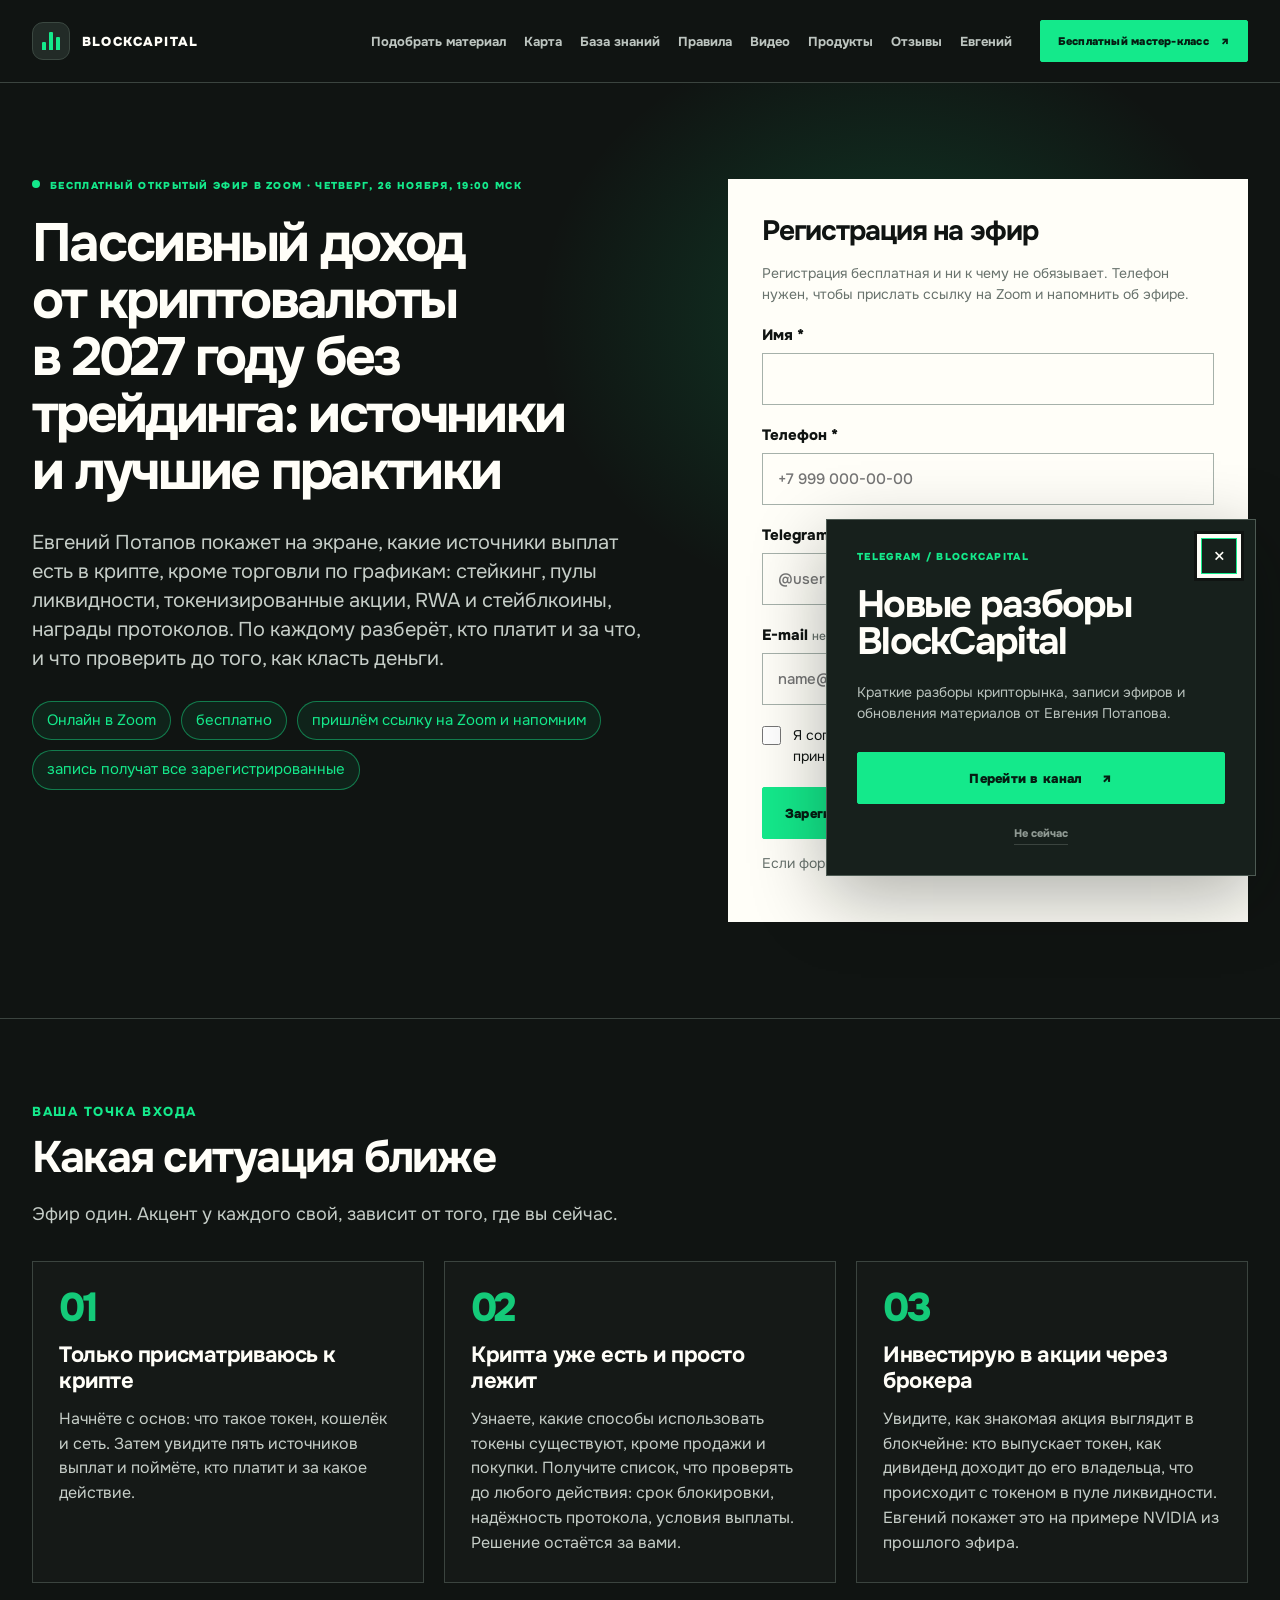
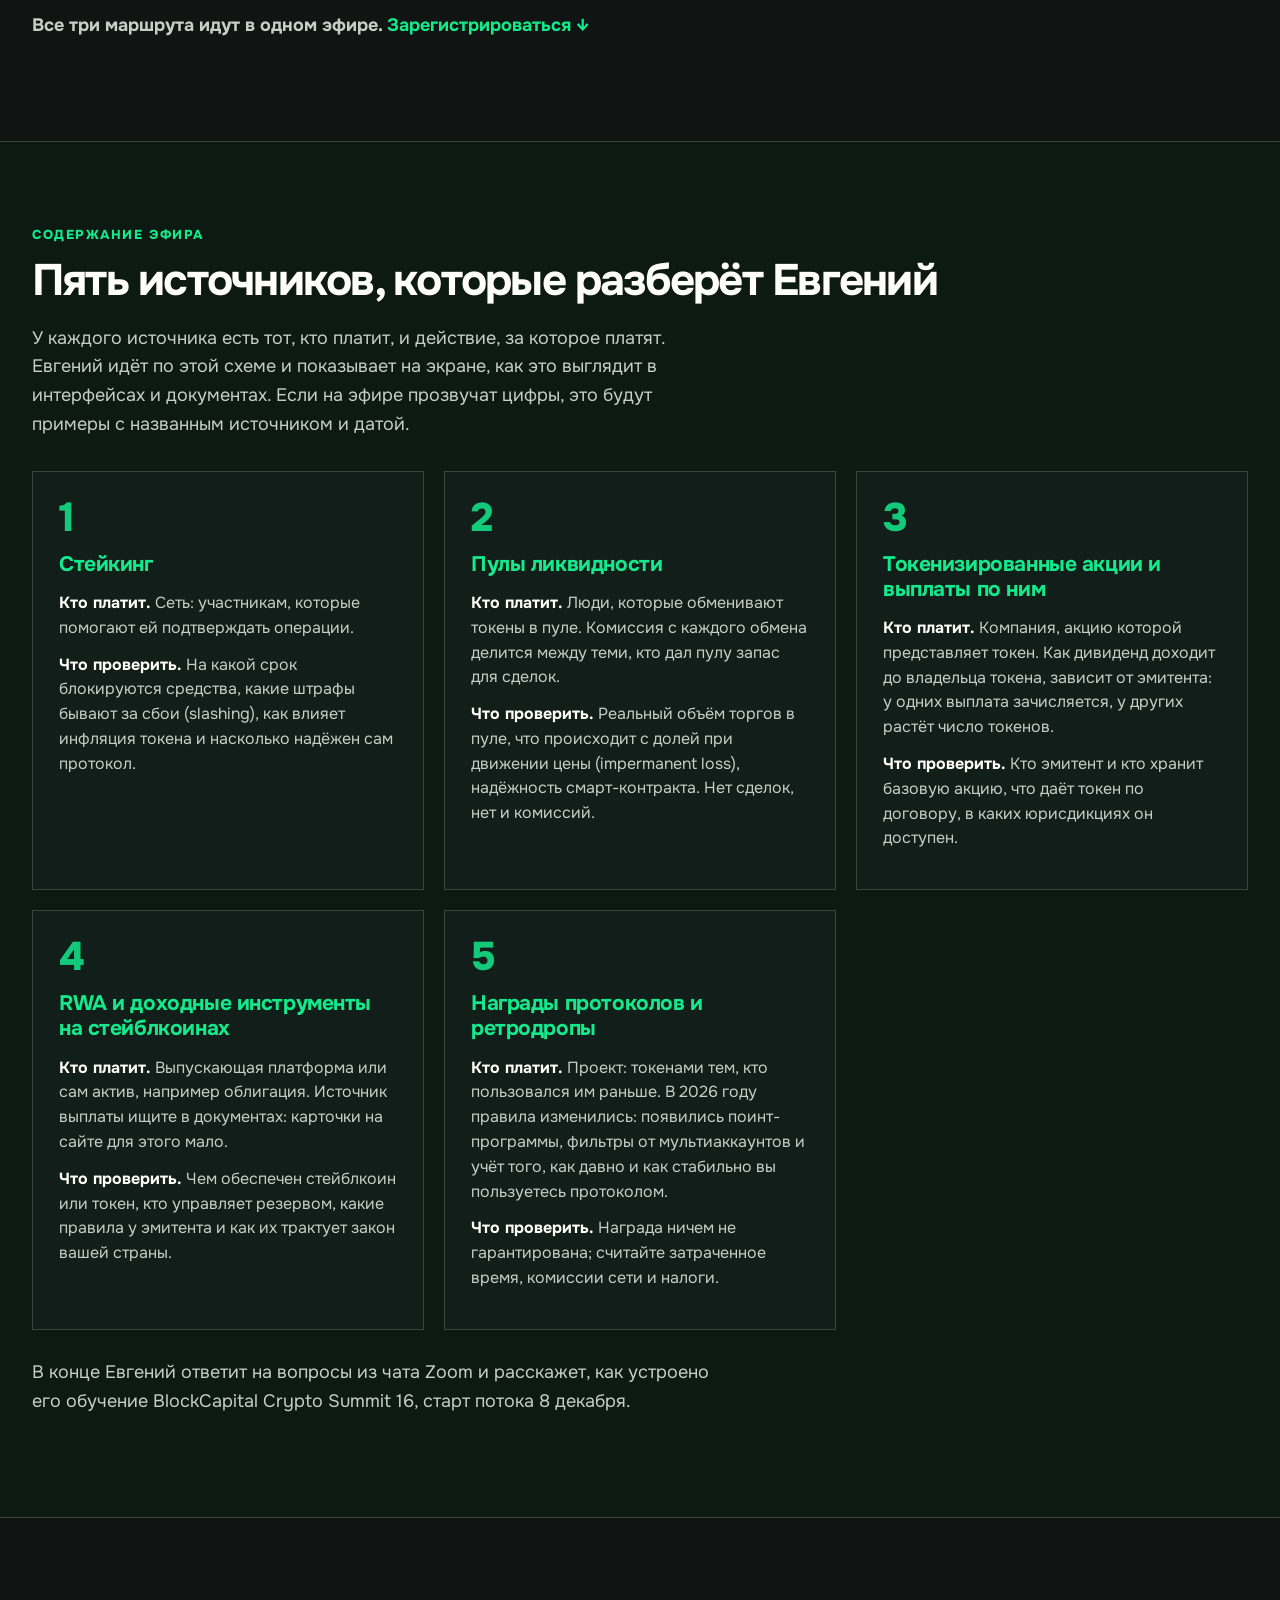
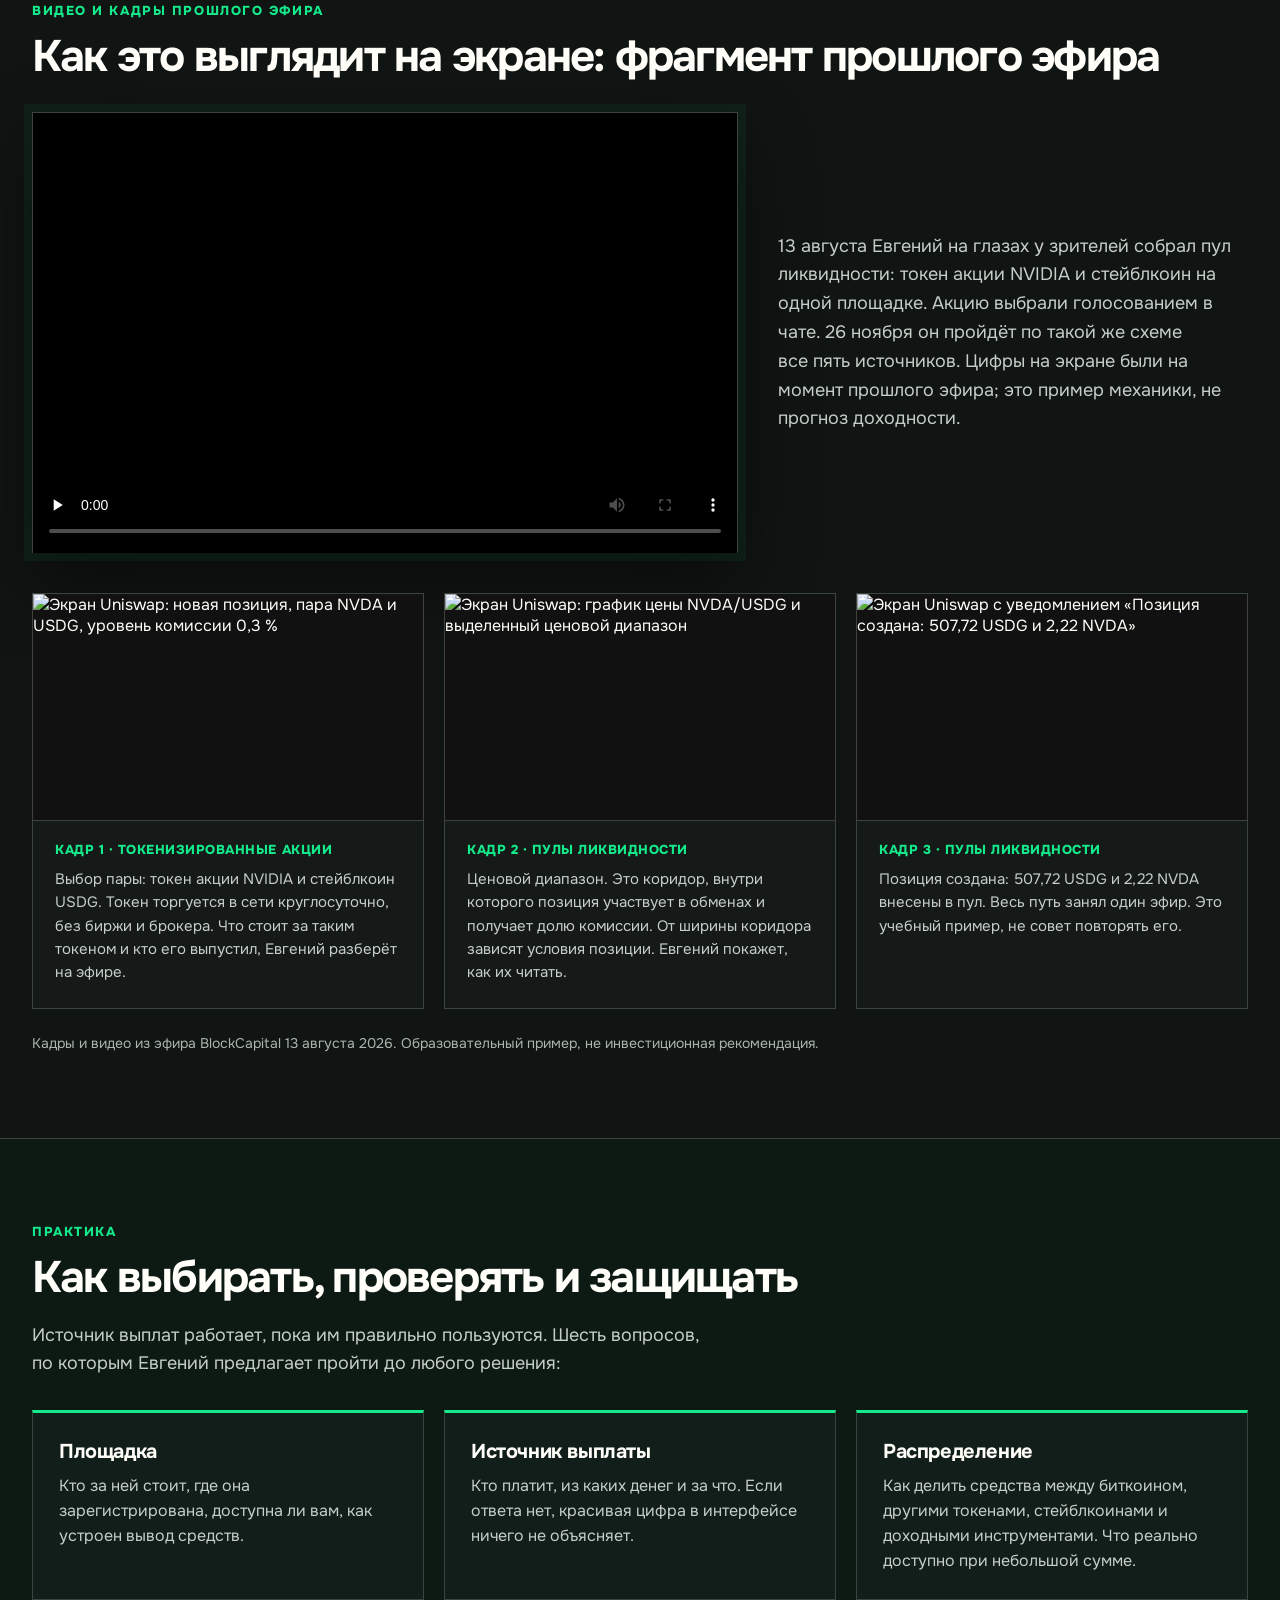
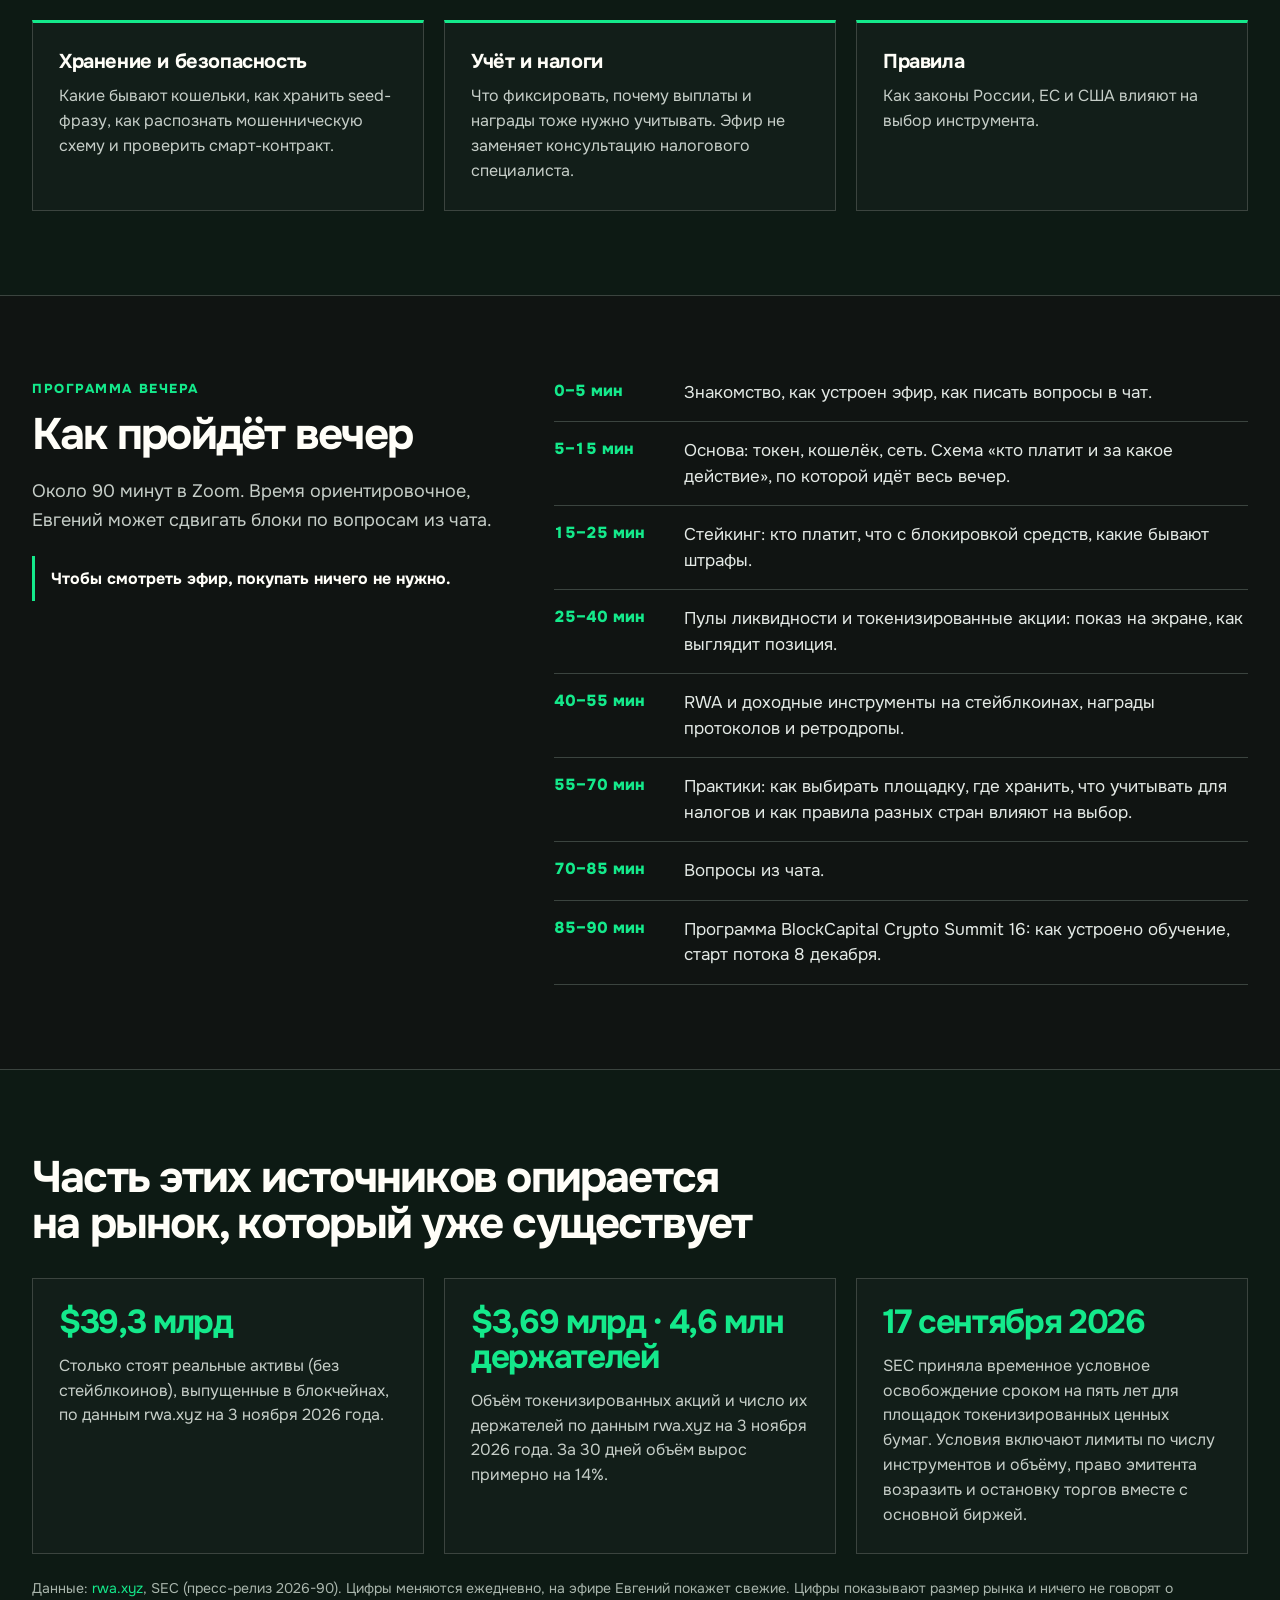
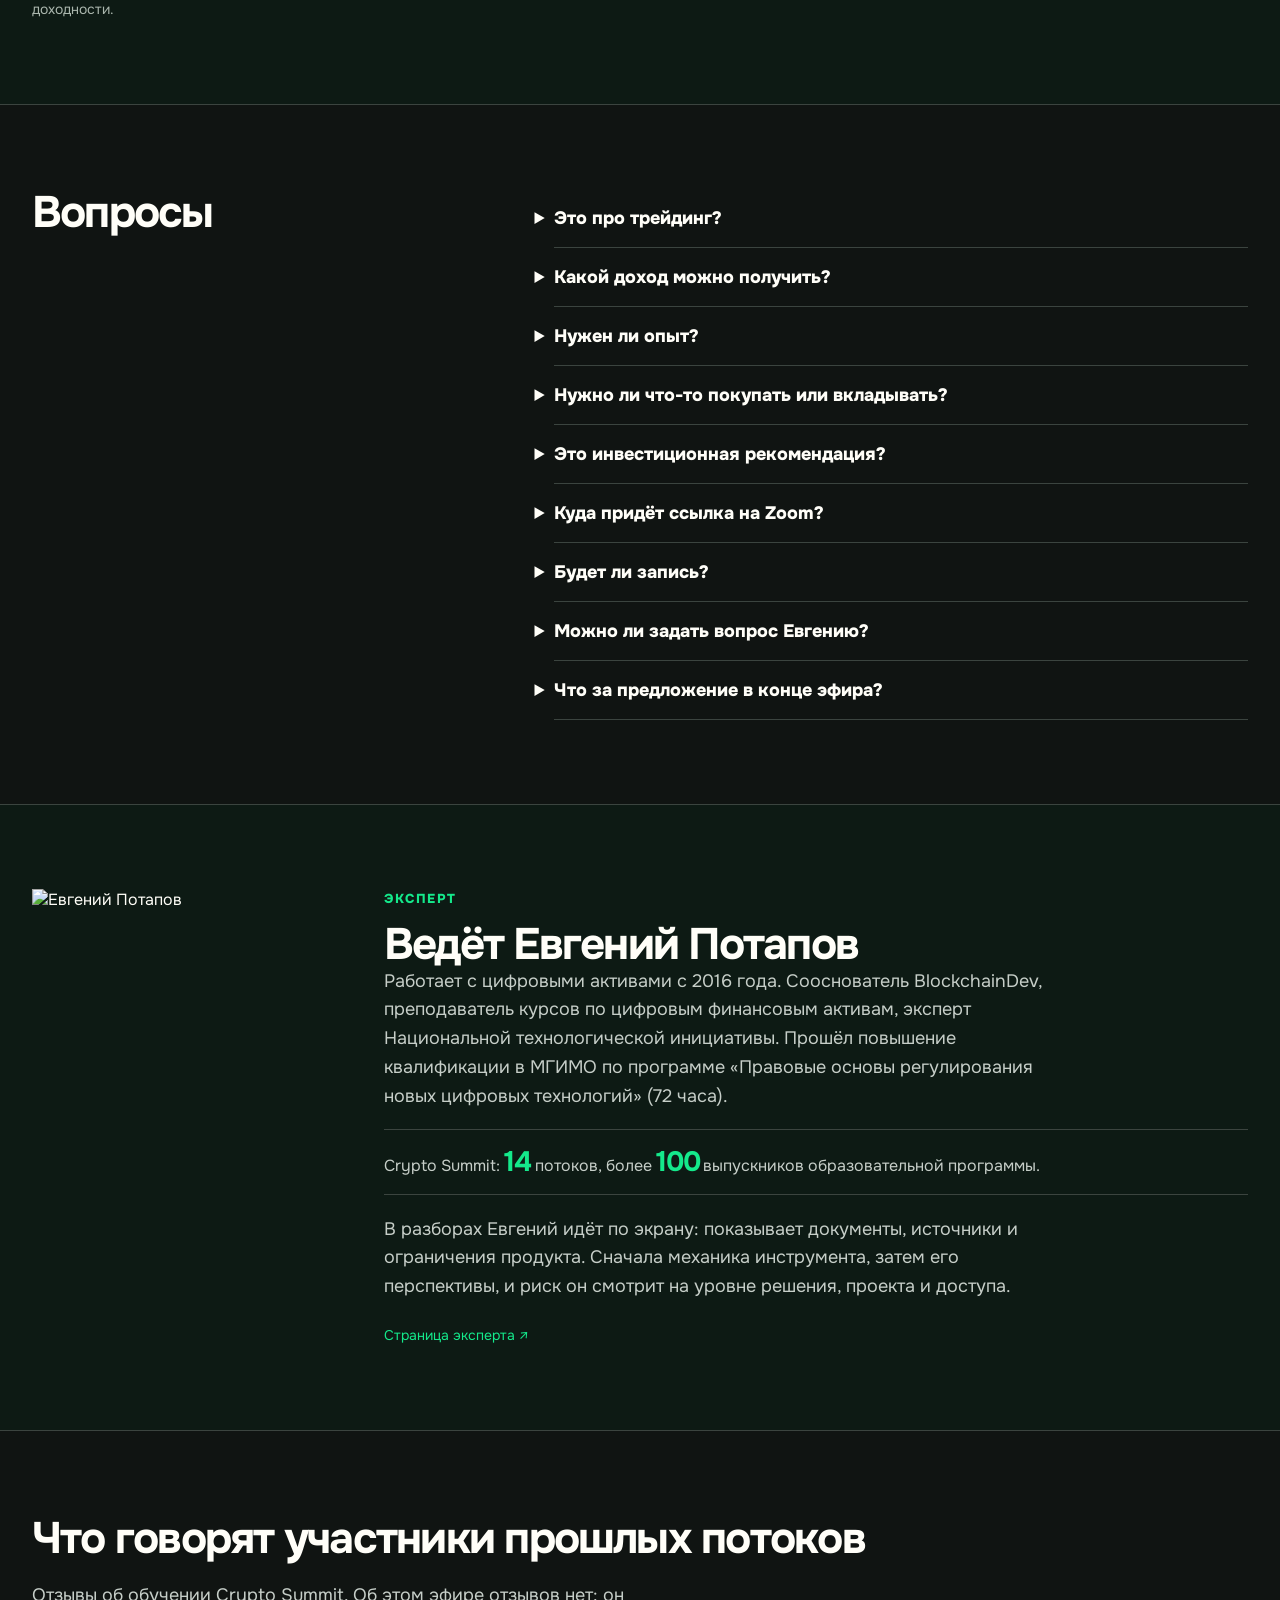
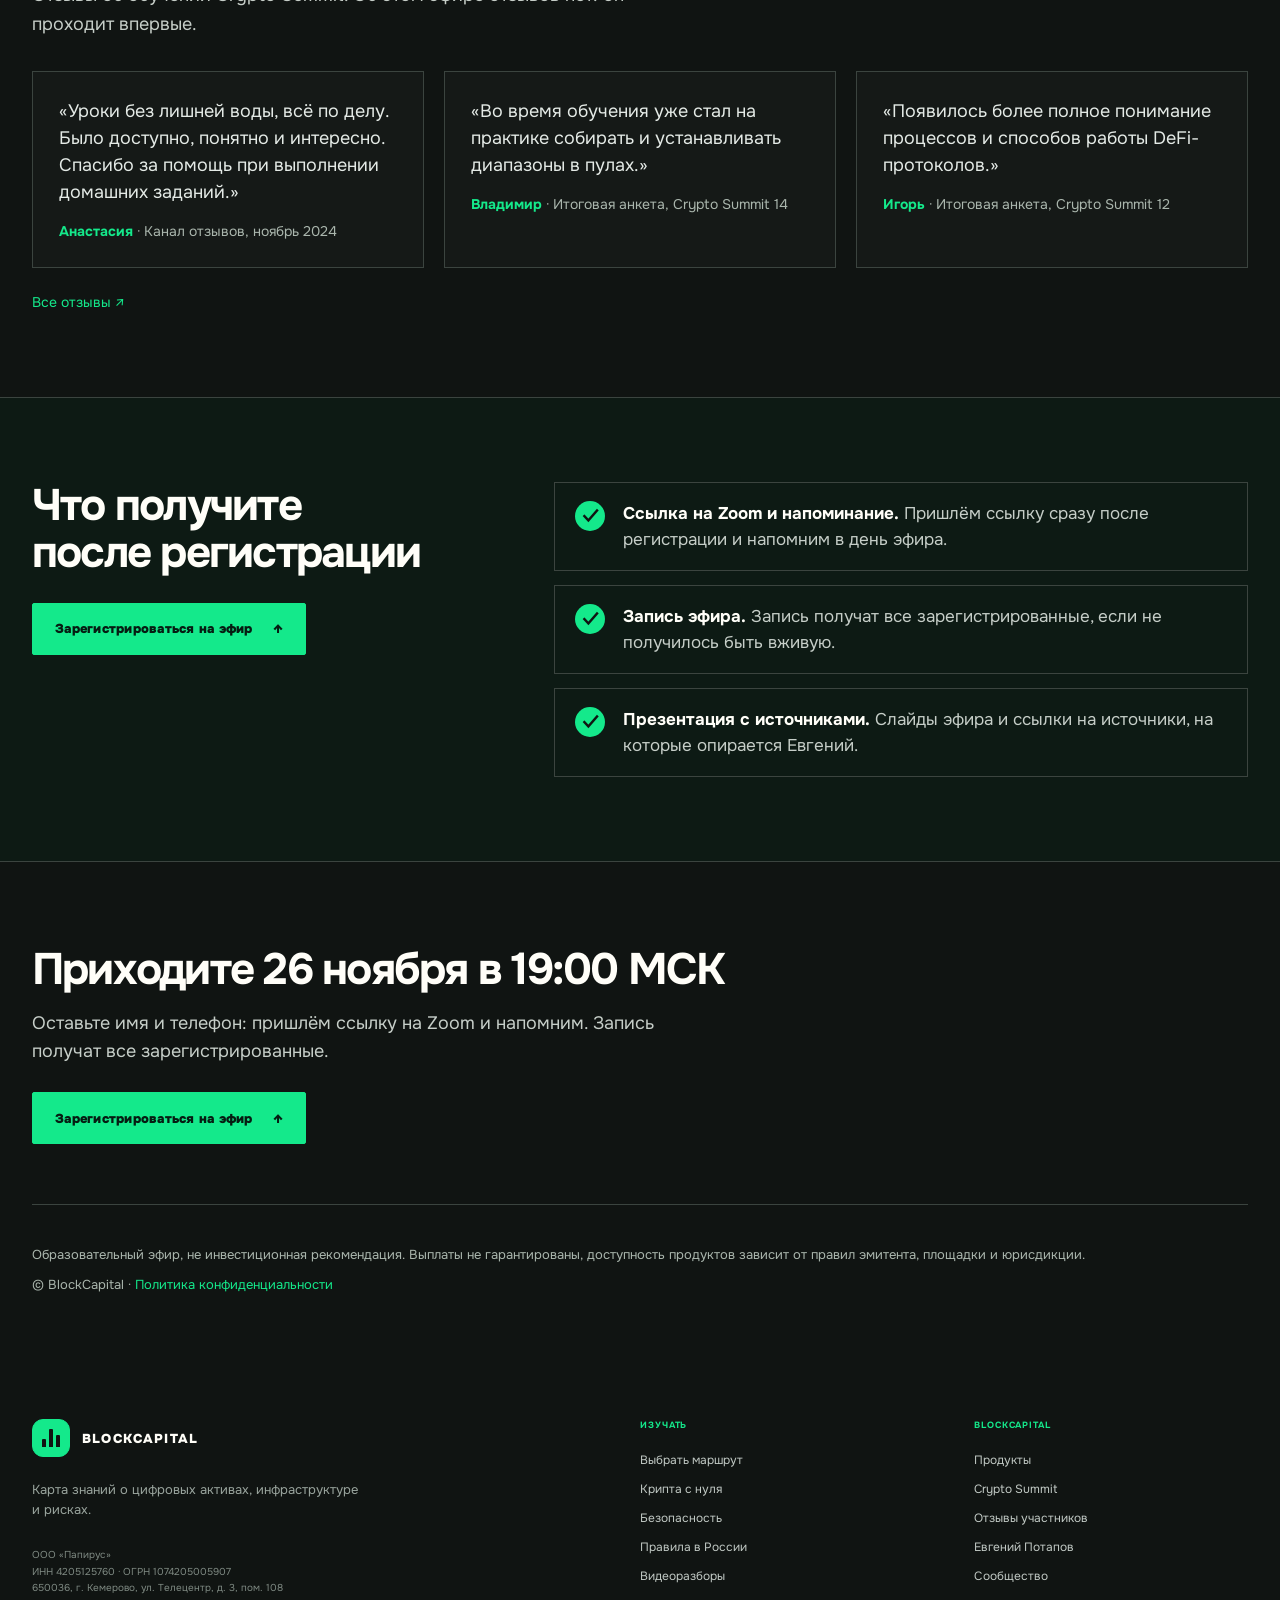
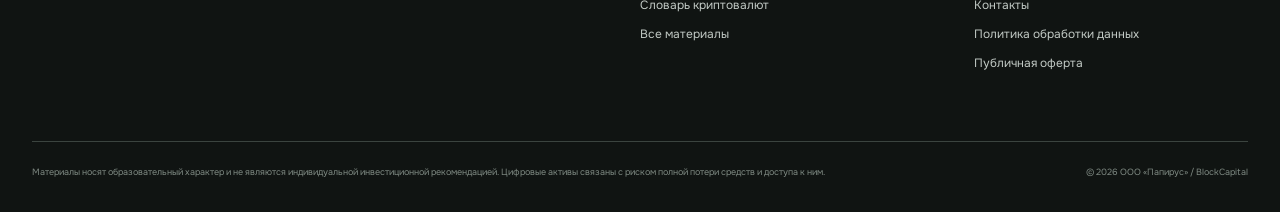
==== rwa/index.html @ d4dc7d69 "Efir page: /rwa/ entry with RWA-focused social preview Co-Authored-By: Claude Fable 5.2 <noreply@ant" ====
<!DOCTYPE html><html lang="ru"><head><meta charset="UTF-8"><meta name="viewport" content="width=device-width"><meta name="theme-color" content="#101412"><meta name="description" content="Открытый эфир в Zoom 26 ноября в 19:00 МСК. Евгений Потапов разберёт пять источников выплат в крипте, кроме торговли: кто платит, что проверить, как хранить и учитывать. Бесплатно, запись получат все зарегистрированные."><meta name="robots" content="noindex,nofollow"><link rel="canonical" href="https://theblockcapital.ru/efir/"><link rel="icon" href="https://theblockcapital.ru/favicon.svg" type="image/svg+xml"><meta property="og:locale" content="ru_RU"><meta property="og:type" content="website"><meta property="og:site_name" content="BlockCapital"><meta property="og:title" content="Бесплатный эфир Евгения Потапова 26 ноября: токенизированные акции и RWA — кто платит и за что"><meta property="og:description" content="Открытый эфир в Zoom 26 ноября в 19:00 МСК. Евгений Потапов покажет, как устроены выплаты по токенизированным акциям и RWA, а также стейкинг и пулы ликвидности: кто платит, что проверить, как хранить и учитывать. Бесплатно, запись получат все зарегистрированные."><meta property="og:url" content="https://theblockcapital.ru/efir/"><meta property="og:image" content="https://yanlukashin.github.io/cs16-efir/rwa/og-efir-rwa-20261126.png"><meta property="og:image:width" content="1200"><meta property="og:image:height" content="630"><meta property="og:image:alt" content="Бесплатный эфир Евгения Потапова 26 ноября в 19:00 МСК: токенизированные акции и RWA — кто платит и за что"><meta name="twitter:card" content="summary_large_image"><meta name="twitter:title" content="Бесплатный эфир Евгения Потапова 26 ноября: токенизированные акции и RWA — кто платит и за что"><meta name="twitter:description" content="Открытый эфир в Zoom 26 ноября в 19:00 МСК. Евгений Потапов покажет, как устроены выплаты по токенизированным акциям и RWA, а также стейкинг и пулы ликвидности: кто платит, что проверить, как хранить и учитывать. Бесплатно, запись получат все зарегистрированные."><meta name="twitter:image" content="https://yanlukashin.github.io/cs16-efir/rwa/og-efir-rwa-20261126.png"><title>Бесплатный эфир Евгения Потапова 26 ноября: источники дохода от крипты без трейдинга</title><link rel="stylesheet" href="../_astro/BaseLayout.CWzog6PB.css"><link rel="stylesheet" href="../_astro/index.D4jkWgAp.css"></head><body data-content-id="efir-20261126" data-cluster="efir"><a class="skip-link" href="#content">К содержанию</a><header class="site-header bc-entry-header"><style>
    .bc-entry-header .desktop-nav { gap: 18px; }
    .bc-entry-header .desktop-nav a, .bc-entry-header .header-row > .button { white-space: nowrap; }
    .bc-entry-header .mobile-menu nav { max-height: calc(100dvh - 100px); overflow-y: auto; }
    .bc-entry-header .mobile-menu nav .mobile-masterclass { color: var(--ink); background: var(--green); }
    @media (max-width: 1240px) {
      .bc-entry-header .desktop-nav, .bc-entry-header .header-row > .button { display: none; }
      .bc-entry-header .mobile-menu { display: block; position: relative; }
      .bc-entry-header .mobile-menu summary { width: 42px; height: 42px; display: grid; place-content: center; gap: 6px; border: 1px solid var(--dark-line); cursor: pointer; list-style: none; }
      .bc-entry-header .mobile-menu summary::-webkit-details-marker { display: none; }
      .bc-entry-header .mobile-menu summary span { width: 18px; height: 1px; display: block; background: var(--white); }
      .bc-entry-header .mobile-menu nav { min-width: 250px; max-width: calc(100vw - 40px); padding: 12px; position: absolute; top: 49px; right: 0; display: flex; flex-direction: column; color: var(--ink); background: var(--paper); box-shadow: 0 15px 35px rgba(0,0,0,.25); }
      .bc-entry-header .mobile-menu nav a { padding: 13px; border-bottom: 1px solid var(--line); font-size: 13px; font-weight: 800; }
    }
    @media (forced-colors: active) { .bc-entry-header .mobile-menu summary span { background: none; border-top: 2px solid ButtonText; } }
  </style><div class="shell header-row"><a class="brand" href="https://theblockcapital.ru/" aria-label="BlockCapital — главная"><span class="brand-mark" aria-hidden="true"><i></i><i></i><i></i></span><span>BLOCKCAPITAL</span></a><nav class="desktop-nav" aria-label="Основная навигация"><a href="https://theblockcapital.ru/route/" data-metrika-goal="related_click" data-position="header_quiz" data-destination="route">Подобрать материал</a><a href="https://theblockcapital.ru/#map">Карта</a><a href="https://theblockcapital.ru/blog/">База знаний</a><a href="https://theblockcapital.ru/regulation/cryptocurrency-russia-2026/">Правила</a><a href="https://theblockcapital.ru/videos/">Видео</a><a href="https://theblockcapital.ru/products/">Продукты</a><a href="https://theblockcapital.ru/reviews/">Отзывы</a><a href="https://theblockcapital.ru/expert/evgeny-potapov/">Евгений</a></nav><a class="button button-small" href="https://theblockcapital.ru/academy/crypto-start/" data-metrika-goal="related_click" data-position="header_masterclass" data-destination="crypto-start">Бесплатный мастер-класс <span aria-hidden="true">↗</span></a><details class="mobile-menu"><summary aria-label="Открыть меню"><span></span><span></span></summary><nav aria-label="Мобильная навигация"><a class="mobile-masterclass" href="https://theblockcapital.ru/academy/crypto-start/" data-metrika-goal="related_click" data-position="mobile_header_masterclass" data-destination="crypto-start">Бесплатный мастер-класс ↗</a><a href="https://theblockcapital.ru/route/" data-metrika-goal="related_click" data-position="mobile_header_quiz" data-destination="route">Подобрать материал</a><a href="https://theblockcapital.ru/#map">Карта</a><a href="https://theblockcapital.ru/blog/">База знаний</a><a href="https://theblockcapital.ru/regulation/cryptocurrency-russia-2026/">Правила</a><a href="https://theblockcapital.ru/videos/">Видео</a><a href="https://theblockcapital.ru/products/">Продукты</a><a href="https://theblockcapital.ru/reviews/">Отзывы</a><a href="https://theblockcapital.ru/expert/evgeny-potapov/">Евгений</a><a href="https://theblockcapital.ru/academy/crypto-summit/">Crypto Summit</a><a href="https://theblockcapital.ru/community/">Сообщество</a><a href="https://theblockcapital.ru/contacts/">Контакты</a><a href="https://theblockcapital.ru/security/">Безопасность</a></nav></details></div></header><main id="content" tabindex="-1"><section class="ef-hero" data-astro-cid-yrrkajif><div class="ef-glow" aria-hidden="true" data-astro-cid-yrrkajif></div><div class="shell ef-grid" data-astro-cid-yrrkajif><div class="ef-copy" data-astro-cid-yrrkajif><span class="kicker kicker-green ef-kicker" data-astro-cid-yrrkajif>Бесплатный открытый эфир в Zoom · четверг, 26 ноября, 19:00 МСК</span><h1 data-astro-cid-yrrkajif>Пассивный доход от криптовалюты в 2027 году без трейдинга: источники и лучшие практики</h1><p class="ef-lead" data-astro-cid-yrrkajif>Евгений Потапов покажет на экране, какие источники выплат есть в крипте, кроме торговли по графикам: стейкинг, пулы ликвидности, токенизированные акции, RWA и стейблкоины, награды протоколов. По каждому разберёт, кто платит и за что, и что проверить до того, как класть деньги.</p><ul class="ef-chips" aria-label="Условия эфира" data-astro-cid-yrrkajif><li data-astro-cid-yrrkajif>Онлайн в Zoom</li><li data-astro-cid-yrrkajif>бесплатно</li><li data-astro-cid-yrrkajif>пришлём ссылку на Zoom и напомним</li><li data-astro-cid-yrrkajif>запись получат все зарегистрированные</li></ul></div><div class="ef-card" id="register" data-ef-card data-astro-cid-yrrkajif><div data-ef-gate data-astro-cid-yrrkajif><h2 data-astro-cid-yrrkajif>Регистрация на эфир</h2><p class="ef-hint" data-astro-cid-yrrkajif>Регистрация бесплатная и ни к чему не обязывает. Телефон нужен, чтобы прислать ссылку на Zoom и напомнить об эфире.</p><form class="ef-form" data-ef-form method="post" novalidate data-astro-cid-yrrkajif><label class="ef-field" for="ef-name" data-astro-cid-yrrkajif><span data-astro-cid-yrrkajif>Имя *</span><input id="ef-name" name="name" type="text" autocomplete="name" maxlength="120" required aria-describedby="ef-name-error" data-astro-cid-yrrkajif><small id="ef-name-error" class="ef-err" data-astro-cid-yrrkajif>Укажите имя.</small></label><label class="ef-field" for="ef-phone" data-astro-cid-yrrkajif><span data-astro-cid-yrrkajif>Телефон *</span><input id="ef-phone" name="phone" type="tel" autocomplete="tel" inputmode="tel" maxlength="24" required aria-describedby="ef-phone-error" placeholder="+7 999 000-00-00" data-astro-cid-yrrkajif><small id="ef-phone-error" class="ef-err" data-astro-cid-yrrkajif>Введите номер телефона: от 10 до 15 цифр.</small></label><label class="ef-field" for="ef-telegram" data-astro-cid-yrrkajif><span data-astro-cid-yrrkajif>Telegram <em data-astro-cid-yrrkajif>необязательно</em></span><input id="ef-telegram" name="telegram" type="text" autocomplete="username" autocapitalize="none" autocorrect="off" spellcheck="false" maxlength="100" aria-describedby="ef-telegram-error" placeholder="@username или t.me/username" data-astro-cid-yrrkajif><small id="ef-telegram-error" class="ef-err" data-astro-cid-yrrkajif>Укажите @username или ссылку t.me/username.</small></label><label class="ef-field" for="ef-email" data-astro-cid-yrrkajif><span data-astro-cid-yrrkajif>E-mail <em data-astro-cid-yrrkajif>необязательно</em></span><input id="ef-email" name="email" type="email" autocomplete="email" spellcheck="false" maxlength="180" aria-describedby="ef-email-error" placeholder="name@example.com" data-astro-cid-yrrkajif><small id="ef-email-error" class="ef-err" data-astro-cid-yrrkajif>Укажите корректный e-mail.</small></label><label class="ef-consent" data-astro-cid-yrrkajif><input name="consent" type="checkbox" required aria-describedby="ef-consent-error" data-astro-cid-yrrkajif><span data-astro-cid-yrrkajif>Я согласен(на) на обработку персональных данных и принимаю <a href="https://theblockcapital.ru/privacy/" target="_blank" rel="noreferrer" data-astro-cid-yrrkajif>политику конфиденциальности</a>. *</span></label><small id="ef-consent-error" class="ef-err" data-ef-consent-error hidden data-astro-cid-yrrkajif>Подтвердите согласие.</small><label class="ef-honeypot" aria-hidden="true" data-astro-cid-yrrkajif>Не заполняйте это поле<input name="website" type="text" tabindex="-1" autocomplete="off" data-astro-cid-yrrkajif></label><p class="ef-error" data-ef-error role="alert" hidden data-astro-cid-yrrkajif>Не удалось отправить форму. Проверьте соединение и попробуйте ещё раз: ответы остались в полях.</p><button class="button" type="submit" data-ef-submit disabled data-astro-cid-yrrkajif>Зарегистрироваться на эфир <span aria-hidden="true" data-astro-cid-yrrkajif>↗</span></button></form><p class="ef-help" data-astro-cid-yrrkajif>Если форма не работает, <a href="https://t.me/Yan_Lukashin" target="_blank" rel="noreferrer" data-astro-cid-yrrkajif>напишите Яну</a>.</p></div><div class="ef-done" data-ef-done hidden data-astro-cid-yrrkajif><h2 tabindex="-1" data-ef-done-heading data-astro-cid-yrrkajif>Вы зарегистрированы</h2><p data-astro-cid-yrrkajif>Пришлём ссылку на Zoom и напомним в день эфира. Запись получат все зарегистрированные.</p><p class="ef-event" data-astro-cid-yrrkajif><b data-astro-cid-yrrkajif>26 ноября, четверг, 19:00 МСК</b><br data-astro-cid-yrrkajif>Онлайн в Zoom. Ссылку на Zoom пришлём после регистрации и напомним в день эфира.</p><div class="ef-actions" data-astro-cid-yrrkajif><button class="button" type="button" data-ef-ics data-astro-cid-yrrkajif>Добавить в календарь <span aria-hidden="true" data-astro-cid-yrrkajif>↓</span></button><a class="button button-ghost" href="https://t.me/theBlockCapital" target="_blank" rel="noreferrer" data-ef-tg data-astro-cid-yrrkajif>Telegram-канал <span aria-hidden="true" data-astro-cid-yrrkajif>↗</span></a></div></div></div></div><noscript><p class="shell ef-noscript" data-astro-cid-yrrkajif>Для отправки формы нужен JavaScript. Если он недоступен, <a href="https://t.me/Yan_Lukashin" target="_blank" rel="noreferrer" data-astro-cid-yrrkajif>напишите Яну</a>.</p></noscript></section><section class="ef-section" aria-labelledby="ef-sit-h" data-astro-cid-yrrkajif><div class="shell" data-astro-cid-yrrkajif><span class="ef-eyebrow" data-astro-cid-yrrkajif>Ваша точка входа</span><h2 id="ef-sit-h" data-astro-cid-yrrkajif>Какая ситуация ближе</h2><p class="ef-p ef-intro" data-astro-cid-yrrkajif>Эфир один. Акцент у каждого свой, зависит от того, где вы сейчас.</p><ul class="ef-sit" data-astro-cid-yrrkajif><li class="ef-reveal" data-astro-cid-yrrkajif><span class="ef-num" aria-hidden="true" data-astro-cid-yrrkajif>01</span><h3 data-astro-cid-yrrkajif>Только присматриваюсь к крипте</h3><p data-astro-cid-yrrkajif>Начнёте с основ: что такое токен, кошелёк и сеть. Затем увидите пять источников выплат и поймёте, кто платит и за какое действие.</p></li><li class="ef-reveal" data-astro-cid-yrrkajif><span class="ef-num" aria-hidden="true" data-astro-cid-yrrkajif>02</span><h3 data-astro-cid-yrrkajif>Крипта уже есть и просто лежит</h3><p data-astro-cid-yrrkajif>Узнаете, какие способы использовать токены существуют, кроме продажи и покупки. Получите список, что проверять до любого действия: срок блокировки, надёжность протокола, условия выплаты. Решение остаётся за вами.</p></li><li class="ef-reveal" data-astro-cid-yrrkajif><span class="ef-num" aria-hidden="true" data-astro-cid-yrrkajif>03</span><h3 data-astro-cid-yrrkajif>Инвестирую в акции через брокера</h3><p data-astro-cid-yrrkajif>Увидите, как знакомая акция выглядит в блокчейне: кто выпускает токен, как дивиденд доходит до его владельца, что происходит с токеном в пуле ликвидности. Евгений покажет это на примере NVIDIA из прошлого эфира.</p></li></ul><p class="ef-p ef-anchor" data-astro-cid-yrrkajif>Все три маршрута идут в одном эфире. <a href="#register" data-ef-cta data-astro-cid-yrrkajif>Зарегистрироваться ↓</a></p></div></section><section class="ef-section ef-alt" aria-labelledby="ef-src-h" data-astro-cid-yrrkajif><div class="shell" data-astro-cid-yrrkajif><span class="ef-eyebrow" data-astro-cid-yrrkajif>Содержание эфира</span><h2 id="ef-src-h" data-astro-cid-yrrkajif>Пять источников, которые разберёт Евгений</h2><p class="ef-p ef-intro" data-astro-cid-yrrkajif>У каждого источника есть тот, кто платит, и действие, за которое платят. Евгений идёт по этой схеме и показывает на экране, как это выглядит в интерфейсах и документах. Если на эфире прозвучат цифры, это будут примеры с названным источником и датой.</p><ol class="ef-sources" data-astro-cid-yrrkajif><li class="ef-reveal" data-astro-cid-yrrkajif><span class="ef-num" aria-hidden="true" data-astro-cid-yrrkajif>1</span><h3 data-astro-cid-yrrkajif>Стейкинг</h3><p data-astro-cid-yrrkajif><b data-astro-cid-yrrkajif>Кто платит.</b> Сеть: участникам, которые помогают ей подтверждать операции.</p><p data-astro-cid-yrrkajif><b data-astro-cid-yrrkajif>Что проверить.</b> На какой срок блокируются средства, какие штрафы бывают за сбои (slashing), как влияет инфляция токена и насколько надёжен сам протокол.</p></li><li class="ef-reveal" data-astro-cid-yrrkajif><span class="ef-num" aria-hidden="true" data-astro-cid-yrrkajif>2</span><h3 data-astro-cid-yrrkajif>Пулы ликвидности</h3><p data-astro-cid-yrrkajif><b data-astro-cid-yrrkajif>Кто платит.</b> Люди, которые обменивают токены в пуле. Комиссия с каждого обмена делится между теми, кто дал пулу запас для сделок.</p><p data-astro-cid-yrrkajif><b data-astro-cid-yrrkajif>Что проверить.</b> Реальный объём торгов в пуле, что происходит с долей при движении цены (impermanent loss), надёжность смарт-контракта. Нет сделок, нет и комиссий.</p></li><li class="ef-reveal" data-astro-cid-yrrkajif><span class="ef-num" aria-hidden="true" data-astro-cid-yrrkajif>3</span><h3 data-astro-cid-yrrkajif>Токенизированные акции и выплаты по ним</h3><p data-astro-cid-yrrkajif><b data-astro-cid-yrrkajif>Кто платит.</b> Компания, акцию которой представляет токен. Как дивиденд доходит до владельца токена, зависит от эмитента: у одних выплата зачисляется, у других растёт число токенов.</p><p data-astro-cid-yrrkajif><b data-astro-cid-yrrkajif>Что проверить.</b> Кто эмитент и кто хранит базовую акцию, что даёт токен по договору, в каких юрисдикциях он доступен.</p></li><li class="ef-reveal" data-astro-cid-yrrkajif><span class="ef-num" aria-hidden="true" data-astro-cid-yrrkajif>4</span><h3 data-astro-cid-yrrkajif>RWA и доходные инструменты на стейблкоинах</h3><p data-astro-cid-yrrkajif><b data-astro-cid-yrrkajif>Кто платит.</b> Выпускающая платформа или сам актив, например облигация. Источник выплаты ищите в документах: карточки на сайте для этого мало.</p><p data-astro-cid-yrrkajif><b data-astro-cid-yrrkajif>Что проверить.</b> Чем обеспечен стейблкоин или токен, кто управляет резервом, какие правила у эмитента и как их трактует закон вашей страны.</p></li><li class="ef-reveal" data-astro-cid-yrrkajif><span class="ef-num" aria-hidden="true" data-astro-cid-yrrkajif>5</span><h3 data-astro-cid-yrrkajif>Награды протоколов и ретродропы</h3><p data-astro-cid-yrrkajif><b data-astro-cid-yrrkajif>Кто платит.</b> Проект: токенами тем, кто пользовался им раньше. В 2026 году правила изменились: появились поинт-программы, фильтры от мультиаккаунтов и учёт того, как давно и как стабильно вы пользуетесь протоколом.</p><p data-astro-cid-yrrkajif><b data-astro-cid-yrrkajif>Что проверить.</b> Награда ничем не гарантирована; считайте затраченное время, комиссии сети и налоги.</p></li></ol><p class="ef-p" data-astro-cid-yrrkajif>В конце Евгений ответит на вопросы из чата Zoom и расскажет, как устроено его обучение BlockCapital Crypto Summit 16, старт потока 8 декабря.</p></div></section><section class="ef-section" aria-labelledby="ef-screen-h" data-astro-cid-yrrkajif><div class="shell" data-astro-cid-yrrkajif><span class="ef-eyebrow" data-astro-cid-yrrkajif>Видео и кадры прошлого эфира</span><h2 id="ef-screen-h" data-astro-cid-yrrkajif>Как это выглядит на экране: фрагмент прошлого эфира</h2><div class="ef-video" data-astro-cid-yrrkajif><div class="ef-player" data-astro-cid-yrrkajif><video crossorigin="anonymous" controls playsinline preload="none" width="1280" height="800" poster="https://storage.yandexcloud.net/blockcapital-replay-media/teasers/efir-nov26-nvda-pool-poster-v1.webp" aria-label="Фрагмент эфира 13 августа: Евгений Потапов собирает пул ликвидности с токеном акции NVIDIA" data-astro-cid-yrrkajif><source src="https://storage.yandexcloud.net/blockcapital-replay-media/teasers/efir-nov26-nvda-pool-v1.mp4" type="video/mp4" data-astro-cid-yrrkajif><track kind="subtitles" srclang="ru" label="Русские субтитры" src="https://storage.yandexcloud.net/blockcapital-replay-media/teasers/efir-nov26-nvda-pool-v1.ru.vtt" default data-astro-cid-yrrkajif>Ваш браузер не поддерживает воспроизведение видео.</video></div><p class="ef-p ef-caption" data-astro-cid-yrrkajif>13 августа Евгений на глазах у зрителей собрал пул ликвидности: токен акции NVIDIA и стейблкоин на одной площадке. Акцию выбрали голосованием в чате. 26 ноября он пройдёт по такой же схеме все пять источников. Цифры на экране были на момент прошлого эфира; это пример механики, не прогноз доходности.</p></div><ol class="ef-frames" data-astro-cid-yrrkajif><li class="ef-reveal" data-astro-cid-yrrkajif><img src="https://theblockcapital.ru/efir/liquidity-pool-pair.webp" alt="Экран Uniswap: новая позиция, пара NVDA и USDG, уровень комиссии 0,3 %" width="1200" height="698" loading="lazy" decoding="async" data-astro-cid-yrrkajif><div data-astro-cid-yrrkajif><span class="ef-tag" data-astro-cid-yrrkajif>Кадр 1 · токенизированные акции</span><p data-astro-cid-yrrkajif>Выбор пары: токен акции NVIDIA и стейблкоин USDG. Токен торгуется в сети круглосуточно, без биржи и брокера. Что стоит за таким токеном и кто его выпустил, Евгений разберёт на эфире.</p></div></li><li class="ef-reveal" data-astro-cid-yrrkajif><img src="https://theblockcapital.ru/efir/liquidity-pool-range.webp" alt="Экран Uniswap: график цены NVDA/USDG и выделенный ценовой диапазон" width="1200" height="698" loading="lazy" decoding="async" data-astro-cid-yrrkajif><div data-astro-cid-yrrkajif><span class="ef-tag" data-astro-cid-yrrkajif>Кадр 2 · пулы ликвидности</span><p data-astro-cid-yrrkajif>Ценовой диапазон. Это коридор, внутри которого позиция участвует в обменах и получает долю комиссии. От ширины коридора зависят условия позиции. Евгений покажет, как их читать.</p></div></li><li class="ef-reveal" data-astro-cid-yrrkajif><img src="https://theblockcapital.ru/efir/liquidity-pool-created.webp" alt="Экран Uniswap с уведомлением «Позиция создана: 507,72 USDG и 2,22 NVDA»" width="1200" height="698" loading="lazy" decoding="async" data-astro-cid-yrrkajif><div data-astro-cid-yrrkajif><span class="ef-tag" data-astro-cid-yrrkajif>Кадр 3 · пулы ликвидности</span><p data-astro-cid-yrrkajif>Позиция создана: 507,72 USDG и 2,22 NVDA внесены в пул. Весь путь занял один эфир. Это учебный пример, не совет повторять его.</p></div></li></ol><p class="ef-note" data-astro-cid-yrrkajif>Кадры и видео из эфира BlockCapital 13 августа 2026. Образовательный пример, не инвестиционная рекомендация.</p></div></section><section class="ef-section ef-alt" aria-labelledby="ef-practice-h" data-astro-cid-yrrkajif><div class="shell" data-astro-cid-yrrkajif><span class="ef-eyebrow" data-astro-cid-yrrkajif>Практика</span><h2 id="ef-practice-h" data-astro-cid-yrrkajif>Как выбирать, проверять и защищать</h2><p class="ef-p ef-intro" data-astro-cid-yrrkajif>Источник выплат работает, пока им правильно пользуются. Шесть вопросов, по которым Евгений предлагает пройти до любого решения:</p><ul class="ef-practice" data-astro-cid-yrrkajif><li class="ef-reveal" data-astro-cid-yrrkajif><h3 data-astro-cid-yrrkajif>Площадка</h3><p data-astro-cid-yrrkajif>Кто за ней стоит, где она зарегистрирована, доступна ли вам, как устроен вывод средств.</p></li><li class="ef-reveal" data-astro-cid-yrrkajif><h3 data-astro-cid-yrrkajif>Источник выплаты</h3><p data-astro-cid-yrrkajif>Кто платит, из каких денег и за что. Если ответа нет, красивая цифра в интерфейсе ничего не объясняет.</p></li><li class="ef-reveal" data-astro-cid-yrrkajif><h3 data-astro-cid-yrrkajif>Распределение</h3><p data-astro-cid-yrrkajif>Как делить средства между биткоином, другими токенами, стейблкоинами и доходными инструментами. Что реально доступно при небольшой сумме.</p></li><li class="ef-reveal" data-astro-cid-yrrkajif><h3 data-astro-cid-yrrkajif>Хранение и безопасность</h3><p data-astro-cid-yrrkajif>Какие бывают кошельки, как хранить seed-фразу, как распознать мошенническую схему и проверить смарт-контракт.</p></li><li class="ef-reveal" data-astro-cid-yrrkajif><h3 data-astro-cid-yrrkajif>Учёт и налоги</h3><p data-astro-cid-yrrkajif>Что фиксировать, почему выплаты и награды тоже нужно учитывать. Эфир не заменяет консультацию налогового специалиста.</p></li><li class="ef-reveal" data-astro-cid-yrrkajif><h3 data-astro-cid-yrrkajif>Правила</h3><p data-astro-cid-yrrkajif>Как законы России, ЕС и США влияют на выбор инструмента.</p></li></ul></div></section><section class="ef-section" aria-labelledby="ef-plan-h" data-astro-cid-yrrkajif><div class="shell ef-block" data-astro-cid-yrrkajif><div data-astro-cid-yrrkajif><span class="ef-eyebrow" data-astro-cid-yrrkajif>Программа вечера</span><h2 id="ef-plan-h" data-astro-cid-yrrkajif>Как пройдёт вечер</h2><p class="ef-p ef-intro" data-astro-cid-yrrkajif>Около 90 минут в Zoom. Время ориентировочное, Евгений может сдвигать блоки по вопросам из чата.</p><p class="ef-plan-note" data-astro-cid-yrrkajif>Чтобы смотреть эфир, покупать ничего не нужно.</p></div><ol class="ef-plan" data-astro-cid-yrrkajif><li data-astro-cid-yrrkajif><span class="ef-time" data-astro-cid-yrrkajif>0–5 мин</span><p data-astro-cid-yrrkajif>Знакомство, как устроен эфир, как писать вопросы в чат.</p></li><li data-astro-cid-yrrkajif><span class="ef-time" data-astro-cid-yrrkajif>5–15 мин</span><p data-astro-cid-yrrkajif>Основа: токен, кошелёк, сеть. Схема «кто платит и за какое действие», по которой идёт весь вечер.</p></li><li data-astro-cid-yrrkajif><span class="ef-time" data-astro-cid-yrrkajif>15–25 мин</span><p data-astro-cid-yrrkajif>Стейкинг: кто платит, что с блокировкой средств, какие бывают штрафы.</p></li><li data-astro-cid-yrrkajif><span class="ef-time" data-astro-cid-yrrkajif>25–40 мин</span><p data-astro-cid-yrrkajif>Пулы ликвидности и токенизированные акции: показ на экране, как выглядит позиция.</p></li><li data-astro-cid-yrrkajif><span class="ef-time" data-astro-cid-yrrkajif>40–55 мин</span><p data-astro-cid-yrrkajif>RWA и доходные инструменты на стейблкоинах, награды протоколов и ретродропы.</p></li><li data-astro-cid-yrrkajif><span class="ef-time" data-astro-cid-yrrkajif>55–70 мин</span><p data-astro-cid-yrrkajif>Практики: как выбирать площадку, где хранить, что учитывать для налогов и как правила разных стран влияют на выбор.</p></li><li data-astro-cid-yrrkajif><span class="ef-time" data-astro-cid-yrrkajif>70–85 мин</span><p data-astro-cid-yrrkajif>Вопросы из чата.</p></li><li data-astro-cid-yrrkajif><span class="ef-time" data-astro-cid-yrrkajif>85–90 мин</span><p data-astro-cid-yrrkajif>Программа BlockCapital Crypto Summit 16: как устроено обучение, старт потока 8 декабря.</p></li></ol></div></section><section class="ef-section ef-alt" aria-labelledby="ef-data-h" data-astro-cid-yrrkajif><div class="shell" data-astro-cid-yrrkajif><h2 id="ef-data-h" data-astro-cid-yrrkajif>Часть этих источников опирается на рынок, который уже существует</h2><div class="ef-cards" data-astro-cid-yrrkajif><article class="ef-stat ef-reveal" data-astro-cid-yrrkajif><strong data-astro-cid-yrrkajif>$39,3 млрд</strong><p data-astro-cid-yrrkajif>Столько стоят реальные активы (без стейблкоинов), выпущенные в блокчейнах, по данным rwa.xyz на 3 ноября 2026 года.</p></article><article class="ef-stat ef-reveal" data-astro-cid-yrrkajif><strong data-astro-cid-yrrkajif>$3,69 млрд · 4,6 млн держателей</strong><p data-astro-cid-yrrkajif>Объём токенизированных акций и число их держателей по данным rwa.xyz на 3 ноября 2026 года. За 30 дней объём вырос примерно на 14%.</p></article><article class="ef-stat ef-reveal" data-astro-cid-yrrkajif><strong data-astro-cid-yrrkajif>17 сентября 2026</strong><p data-astro-cid-yrrkajif>SEC приняла временное условное освобождение сроком на пять лет для площадок токенизированных ценных бумаг. Условия включают лимиты по числу инструментов и объёму, право эмитента возразить и остановку торгов вместе с основной биржей.</p></article></div><p class="ef-note" data-astro-cid-yrrkajif>Данные: <a href="https://app.rwa.xyz/" target="_blank" rel="noreferrer" data-astro-cid-yrrkajif>rwa.xyz</a>, SEC (пресс-релиз 2026-90). Цифры меняются ежедневно, на эфире Евгений покажет свежие. Цифры показывают размер рынка и ничего не говорят о доходности.</p></div></section><section class="ef-section" aria-labelledby="ef-faq-h" data-astro-cid-yrrkajif><div class="shell ef-block" data-astro-cid-yrrkajif><h2 id="ef-faq-h" data-astro-cid-yrrkajif>Вопросы</h2><div class="ef-faq" data-astro-cid-yrrkajif><details data-astro-cid-yrrkajif><summary data-astro-cid-yrrkajif>Это про трейдинг?</summary><p data-astro-cid-yrrkajif>Нет. Торговать по графикам на эфире не будем: речь о выплатах, которые получают за другое действие.</p></details><details data-astro-cid-yrrkajif><summary data-astro-cid-yrrkajif>Какой доход можно получить?</summary><p data-astro-cid-yrrkajif>Эфир не называет ожидаемую доходность. Выплаты зависят от рынка, площадки и условий каждого источника и не гарантированы. Если прозвучит цифра, Евгений покажет, откуда она и на какую дату.</p></details><details data-astro-cid-yrrkajif><summary data-astro-cid-yrrkajif>Нужен ли опыт?</summary><p data-astro-cid-yrrkajif>Нет. Евгений начинает с базового: что такое токен, кошелёк, сеть. Тем, кто в теме, пригодится проверка источников и практики.</p></details><details data-astro-cid-yrrkajif><summary data-astro-cid-yrrkajif>Нужно ли что-то покупать или вкладывать?</summary><p data-astro-cid-yrrkajif>Нет. На эфире показывают устройство и цифры. Решения о деньгах вы принимаете сами.</p></details><details data-astro-cid-yrrkajif><summary data-astro-cid-yrrkajif>Это инвестиционная рекомендация?</summary><p data-astro-cid-yrrkajif>Нет. Материал образовательный. Мы не советуем покупать или продавать конкретные активы.</p></details><details data-astro-cid-yrrkajif><summary data-astro-cid-yrrkajif>Куда придёт ссылка на Zoom?</summary><p data-astro-cid-yrrkajif>Пришлём её после регистрации и напомним в день эфира.</p></details><details data-astro-cid-yrrkajif><summary data-astro-cid-yrrkajif>Будет ли запись?</summary><p data-astro-cid-yrrkajif>Да. Запись получат все, кто зарегистрировался.</p></details><details data-astro-cid-yrrkajif><summary data-astro-cid-yrrkajif>Можно ли задать вопрос Евгению?</summary><p data-astro-cid-yrrkajif>Да. Пишите в чат Zoom во время эфира.</p></details><details data-astro-cid-yrrkajif><summary data-astro-cid-yrrkajif>Что за предложение в конце эфира?</summary><p data-astro-cid-yrrkajif>Евгений расскажет о программе обучения BlockCapital Crypto Summit 16, старт потока 8 декабря. Чтобы посмотреть эфир, покупать ничего не нужно.</p></details></div></div></section><section class="ef-section ef-alt" aria-labelledby="ef-host-h" data-astro-cid-yrrkajif><div class="shell ef-host" data-astro-cid-yrrkajif><img src="https://theblockcapital.ru/evgeniy-potapov-720.webp" srcset="https://theblockcapital.ru/evgeniy-potapov-400.webp 400w, https://theblockcapital.ru/evgeniy-potapov-720.webp 720w, https://theblockcapital.ru/evgeniy-potapov-1084.webp 1084w" sizes="(max-width: 660px) 240px, 300px" alt="Евгений Потапов" width="1084" height="1650" loading="lazy" decoding="async" data-astro-cid-yrrkajif><div data-astro-cid-yrrkajif><span class="ef-eyebrow" data-astro-cid-yrrkajif>Эксперт</span><h2 id="ef-host-h" data-astro-cid-yrrkajif>Ведёт Евгений Потапов</h2><p class="ef-p ef-first" data-astro-cid-yrrkajif>Работает с цифровыми активами с 2016 года. Сооснователь BlockchainDev, преподаватель курсов по цифровым финансовым активам, эксперт Национальной технологической инициативы. Прошёл повышение квалификации в МГИМО по программе «Правовые основы регулирования новых цифровых технологий» (72 часа).</p><p class="ef-facts" data-astro-cid-yrrkajif>Crypto Summit: <strong data-astro-cid-yrrkajif>14</strong> потоков, более <strong data-astro-cid-yrrkajif>100</strong> выпускников образовательной программы.</p><p class="ef-p" data-astro-cid-yrrkajif>В разборах Евгений идёт по экрану: показывает документы, источники и ограничения продукта. Сначала механика инструмента, затем его перспективы, и риск он смотрит на уровне решения, проекта и доступа.</p><p class="ef-note" data-astro-cid-yrrkajif><a href="https://theblockcapital.ru/expert/evgeny-potapov/" data-astro-cid-yrrkajif>Страница эксперта ↗</a></p></div></div></section><section class="ef-section" aria-labelledby="ef-rev-h" data-astro-cid-yrrkajif><div class="shell" data-astro-cid-yrrkajif><h2 id="ef-rev-h" data-astro-cid-yrrkajif>Что говорят участники прошлых потоков</h2><p class="ef-p ef-intro" data-astro-cid-yrrkajif>Отзывы об обучении Crypto Summit. Об этом эфире отзывов нет: он проходит впервые.</p><ul class="ef-reviews" data-astro-cid-yrrkajif><li class="ef-reveal" data-astro-cid-yrrkajif><blockquote data-astro-cid-yrrkajif><p data-astro-cid-yrrkajif>«Уроки без лишней воды, всё по делу. Было доступно, понятно и интересно. Спасибо за помощь при выполнении домашних заданий.»</p></blockquote><footer data-astro-cid-yrrkajif><b data-astro-cid-yrrkajif>Анастасия</b> · Канал отзывов, ноябрь 2024</footer></li><li class="ef-reveal" data-astro-cid-yrrkajif><blockquote data-astro-cid-yrrkajif><p data-astro-cid-yrrkajif>«Во время обучения уже стал на практике собирать и устанавливать диапазоны в пулах.»</p></blockquote><footer data-astro-cid-yrrkajif><b data-astro-cid-yrrkajif>Владимир</b> · Итоговая анкета, Crypto Summit 14</footer></li><li class="ef-reveal" data-astro-cid-yrrkajif><blockquote data-astro-cid-yrrkajif><p data-astro-cid-yrrkajif>«Появилось более полное понимание процессов и способов работы DeFi-протоколов.»</p></blockquote><footer data-astro-cid-yrrkajif><b data-astro-cid-yrrkajif>Игорь</b> · Итоговая анкета, Crypto Summit 12</footer></li></ul><p class="ef-note" data-astro-cid-yrrkajif><a href="https://theblockcapital.ru/reviews/" data-astro-cid-yrrkajif>Все отзывы ↗</a></p></div></section><section class="ef-section ef-alt" aria-labelledby="ef-get-h" data-astro-cid-yrrkajif><div class="shell ef-block" data-astro-cid-yrrkajif><div data-astro-cid-yrrkajif><h2 id="ef-get-h" data-astro-cid-yrrkajif>Что получите после регистрации</h2><a class="button ef-get-btn" href="#register" data-ef-cta data-astro-cid-yrrkajif>Зарегистрироваться на эфир <span aria-hidden="true" data-astro-cid-yrrkajif>↑</span></a></div><ul class="ef-get" data-astro-cid-yrrkajif><li data-astro-cid-yrrkajif><span aria-hidden="true" data-astro-cid-yrrkajif>✓</span><p data-astro-cid-yrrkajif><b data-astro-cid-yrrkajif>Ссылка на Zoom и напоминание.</b> Пришлём ссылку сразу после регистрации и напомним в день эфира.</p></li><li data-astro-cid-yrrkajif><span aria-hidden="true" data-astro-cid-yrrkajif>✓</span><p data-astro-cid-yrrkajif><b data-astro-cid-yrrkajif>Запись эфира.</b> Запись получат все зарегистрированные, если не получилось быть вживую.</p></li><li data-astro-cid-yrrkajif><span aria-hidden="true" data-astro-cid-yrrkajif>✓</span><p data-astro-cid-yrrkajif><b data-astro-cid-yrrkajif>Презентация с источниками.</b> Слайды эфира и ссылки на источники, на которые опирается Евгений.</p></li></ul></div></section><section class="ef-section ef-cta" aria-labelledby="ef-cta-h" data-astro-cid-yrrkajif><div class="shell" data-astro-cid-yrrkajif><h2 id="ef-cta-h" data-astro-cid-yrrkajif>Приходите 26 ноября в 19:00 МСК</h2><p class="ef-p" data-astro-cid-yrrkajif>Оставьте имя и телефон: пришлём ссылку на Zoom и напомним. Запись получат все зарегистрированные.</p><a class="button" href="#register" data-ef-cta data-astro-cid-yrrkajif>Зарегистрироваться на эфир <span aria-hidden="true" data-astro-cid-yrrkajif>↑</span></a></div><div class="shell ef-legal" data-astro-cid-yrrkajif><p data-astro-cid-yrrkajif>Образовательный эфир, не инвестиционная рекомендация. Выплаты не гарантированы, доступность продуктов зависит от правил эмитента, площадки и юрисдикции.</p><p data-astro-cid-yrrkajif>© BlockCapital · <a href="https://theblockcapital.ru/privacy/" data-astro-cid-yrrkajif>Политика конфиденциальности</a></p></div></section></main><footer class="site-footer"><div class="shell footer-grid"><div><a class="brand brand-light" href="https://theblockcapital.ru/"><span class="brand-mark" aria-hidden="true"><i></i><i></i><i></i></span><span>BLOCKCAPITAL</span></a><p class="footer-intro">Карта знаний о цифровых активах, инфраструктуре и рисках.</p><p class="footer-company">ООО «Папирус»<br>ИНН 4205125760 · ОГРН 1074205005907<br>650036, г. Кемерово, ул. Телецентр, д. 3, пом. 108</p></div><div class="footer-links"><strong>Изучать</strong><a href="https://theblockcapital.ru/route/">Выбрать маршрут</a><a href="https://theblockcapital.ru/start/">Крипта с нуля</a><a href="https://theblockcapital.ru/security/">Безопасность</a><a href="https://theblockcapital.ru/regulation/cryptocurrency-russia-2026/">Правила в России</a><a href="https://theblockcapital.ru/videos/">Видеоразборы</a><a href="https://theblockcapital.ru/glossary/">Словарь криптовалют</a><a href="https://theblockcapital.ru/blog/">Все материалы</a></div><div class="footer-links"><strong>BlockCapital</strong><a href="https://theblockcapital.ru/products/">Продукты</a><a href="https://theblockcapital.ru/academy/crypto-summit/">Crypto Summit</a><a href="https://theblockcapital.ru/reviews/">Отзывы участников</a><a href="https://theblockcapital.ru/expert/evgeny-potapov/">Евгений Потапов</a><a href="https://theblockcapital.ru/community/">Сообщество</a><a href="https://theblockcapital.ru/contacts/">Контакты</a><a href="https://theblockcapital.ru/privacy/">Политика обработки данных</a><a href="https://theblockcapital.ru/oferta/">Публичная оферта</a></div></div><div class="shell footer-bottom"><p>Материалы носят образовательный характер и не являются индивидуальной инвестиционной рекомендацией. Цифровые активы связаны с риском полной потери средств и доступа к ним.</p><span>© 2026 ООО «Папирус» / BlockCapital</span></div></footer><aside class="subscribe-popup" data-subscribe-popup role="dialog" aria-labelledby="subscribe-popup-title" hidden><button class="subscribe-popup-close" type="button" aria-label="Закрыть" data-popup-dismiss>×</button><span class="kicker kicker-green">TELEGRAM / BLOCKCAPITAL</span><h2 id="subscribe-popup-title">Новые разборы BlockCapital</h2><p>Краткие разборы крипторынка, записи эфиров и обновления материалов от Евгения Потапова.</p><a class="button subscribe-popup-button" href="https://t.me/+kmM0uM4gJVpiOTYy" target="_blank" rel="noreferrer" data-popup-join data-metrika-goal="community_click" data-channel="telegram" data-position="subscribe_popup" data-destination="blockcapital_channel">Перейти в канал <span aria-hidden="true">↗</span></a><button class="subscribe-popup-later" type="button" data-popup-dismiss>Не сейчас</button></aside><script type="module">var e=document.querySelector(`[data-subscribe-popup]`),t=[`/route/`,`/apply/`,`/for-private-channel/`,`/academy/`,`/products/`,`/reviews/`,`/community/`,`/contacts/`,`/privacy/`,`/oferta/`],n=window.location.pathname.endsWith(`/`)?window.location.pathname:`${window.location.pathname}/`,r={visits:`blockcapital_visit_count`,shownAt:`blockcapital_telegram_popup_shown_at`,dismissedUntil:`blockcapital_telegram_popup_dismissed_until`,joined:`blockcapital_telegram_popup_joined`},i=6048e5,a=e=>{try{return window.localStorage.getItem(e)}catch{return null}},o=(e,t)=>{try{window.localStorage.setItem(e,t)}catch{}},s=(e,t={})=>{window.bcTrack?.(e,t)};if(e&&!t.some(e=>n.startsWith(e))){let t=Date.now(),n=Number(a(r.visits)||0),c=Number(a(r.shownAt)||0),l=Number(a(r.dismissedUntil)||0),u=a(r.joined)===`1`;o(r.visits,String(n+1));let d=!1,f,p=null,m=()=>{window.removeEventListener(`scroll`,g),f&&window.clearTimeout(f)},h=n=>{d||u||l>t||t-c<i||(d=!0,p=document.activeElement instanceof HTMLElement?document.activeElement:null,e.hidden=!1,o(r.shownAt,String(Date.now())),m(),s(`community_popup_view`,{channel:`telegram`,reason:n}),e.querySelector(`[data-popup-dismiss]`)?.focus({preventScroll:!0}))};function g(){let e=document.documentElement.scrollHeight-window.innerHeight;e>0&&window.scrollY/e>=.6&&h(`scroll_60`)}let _=()=>{p?.isConnected&&!p.closest(`[hidden], [inert]`)&&p.focus({preventScroll:!0}),p=null},v=()=>{e.hidden=!0,o(r.dismissedUntil,String(Date.now()+i)),s(`community_popup_close`,{channel:`telegram`}),_()};!u&&l<=t&&t-c>=i&&(window.addEventListener(`scroll`,g,{passive:!0}),n>0&&(f=window.setTimeout(()=>h(`return_visit`),12e3))),e.querySelectorAll(`[data-popup-dismiss]`).forEach(e=>{e.addEventListener(`click`,v)}),e.querySelector(`[data-popup-join]`)?.addEventListener(`click`,()=>{o(r.joined,`1`),e.hidden=!0,_()}),document.addEventListener(`keydown`,t=>{t.key===`Escape`&&!e.hidden&&v()})}</script><script>(function(){const metrikaId = 111287142;

  (() => {
    const storageKey = "blockcapital_first_touch";
    const visitorKey = "blockcapital_lead_id";
    const currentUrl = new URL(window.location.href);
    const isMainDomain = window.location.hostname === "theblockcapital.ru" || window.location.hostname.endsWith(".theblockcapital.ru");
    const shouldLoadMetrika = isMainDomain || window.location.hostname === "yanlukashin.github.io" || currentUrl.searchParams.get("analytics") === "1";

    const safeRead = (storage, key) => {
      try { return storage.getItem(key); } catch { return null; }
    };

    const safeWrite = (storage, key, value) => {
      try { storage.setItem(key, value); } catch { /* storage can be unavailable */ }
    };

    let leadId = safeRead(window.localStorage, visitorKey);
    if (!leadId) {
      leadId = typeof window.crypto?.randomUUID === "function"
        ? window.crypto.randomUUID()
        : `bc-${Date.now()}-${Math.random().toString(36).slice(2, 10)}`;
      safeWrite(window.localStorage, visitorKey, leadId);
    }

    let firstTouch = safeRead(window.localStorage, storageKey);
    if (!firstTouch) {
      firstTouch = JSON.stringify({
        url: window.location.href.slice(0, 900),
        referrer: document.referrer.slice(0, 900),
        created_at: new Date().toISOString(),
      });
      safeWrite(window.localStorage, storageKey, firstTouch);
    }

    window.dataLayer = window.dataLayer || [];
    window.bcTrack = (goal, params = {}) => {
      const payload = {
        lead_id: leadId,
        page: window.location.pathname,
        ...params,
      };
      window.dataLayer.push({ event: goal, ...payload });
      if (typeof window.ym === "function") {
        window.ym(metrikaId, "reachGoal", goal, payload);
      }
      window.bcGa4Track?.(goal, params);
    };

    if (shouldLoadMetrika) {
      (function(m,e,t,r,i,k,a){
        m[i]=m[i]||function(){(m[i].a=m[i].a||[]).push(arguments)};
        m[i].l=1*new Date();
        for (let j=0;j<document.scripts.length;j++) {
          if (document.scripts[j].src===r) return;
        }
        k=e.createElement(t),a=e.getElementsByTagName(t)[0],k.async=1,k.src=r,a.parentNode.insertBefore(k,a);
      })(window,document,"script",`https://mc.yandex.ru/metrika/tag.js?id=${metrikaId}`,"ym");

      window.ym(metrikaId, "init", {
        clickmap: true,
        trackLinks: true,
        accurateTrackBounce: true,
        webvisor: true,
        referrer: document.referrer,
        url: window.location.href,
      });
    }

    document.addEventListener("click", (event) => {
      const target = event.target instanceof Element
        ? event.target.closest("[data-metrika-goal]")
        : null;
      if (!target) return;

      const keys = ["contentId", "cluster", "position", "destination", "material", "route", "channel"];
      const params = {};
      keys.forEach((key) => {
        const value = target.dataset[key];
        if (value) params[key.replace(/[A-Z]/g, (letter) => `_${letter.toLowerCase()}`)] = value;
      });
      window.bcTrack(target.dataset.metrikaGoal, params);
    });

    const decorateReplayLink = (event) => {
      const link = event.target instanceof Element
        ? event.target.closest('a[href*="yanlukashin.github.io/cs15-"]')
        : null;
      if (!(link instanceof HTMLAnchorElement)) return;

      const url = new URL(link.href);
      url.searchParams.set("lead_id", leadId);
      url.searchParams.set("utm_placement", `lead_${leadId}`);
      link.href = url.toString();
    };

    document.addEventListener("pointerdown", decorateReplayLink, true);
    document.addEventListener("focusin", decorateReplayLink, true);
    document.addEventListener("click", decorateReplayLink, true);

    let engaged = false;
    const markEngaged = (reason) => {
      if (engaged) return;
      engaged = true;
      window.bcTrack("seo_engaged", {
        reason,
        content_id: document.body.dataset.contentId || window.location.pathname,
        cluster: document.body.dataset.cluster || "site",
      });
      window.removeEventListener("scroll", onScroll);
    };
    const onScroll = () => {
      const available = document.documentElement.scrollHeight - window.innerHeight;
      if (available > 0 && window.scrollY / available >= 0.5) markEngaged("scroll_50");
    };
    window.addEventListener("scroll", onScroll, { passive: true });
    window.setTimeout(() => markEngaged("time_45"), 45000);
  })();
})();</script><script>(() => {
    const id = "G-5SPSVPRV35";
    const allowedKeys = new Set([
      "source", "content_id", "cluster", "position", "placement", "destination",
      "material", "route", "channel", "reason", "video_id", "stage", "error_code",
      "duration_seconds", "watched_seconds"
    ]);
    const token = /^[a-zA-Z0-9_-]{1,64}$/;
    const safeToken = (value) => typeof value === "string" && token.test(value) && !/\d{7,}/.test(value);
    const campaignToken = /^[a-zA-Z0-9_-]+(?:\.[a-zA-Z0-9_-]+)*$/;
    const safeCampaignToken = (value) => typeof value === "string" && value.length <= 64 &&
      campaignToken.test(value) && !/\d{7,}/.test(value);
    const safePath = () => window.location.origin + window.location.pathname;
    const safeReferrer = () => {
      try {
        const url = new URL(document.referrer);
        // The origin retains referral attribution without exposing private paths.
        return url.protocol === "https:" || url.protocol === "http:" ? url.origin + "/" : "";
      } catch { return ""; }
    };
    const safeCampaign = () => {
      const campaign = {};
      const query = new URL(window.location.href).searchParams;
      for (const [utm, field] of [
        ["utm_source", "campaign_source"], ["utm_medium", "campaign_medium"],
        ["utm_campaign", "campaign_name"], ["utm_content", "campaign_content"],
        ["utm_term", "campaign_term"]
      ]) {
        const value = query.get(utm);
        if (safeCampaignToken(value)) campaign[field] = value;
      }
      return campaign;
    };
    const safeParams = (params) => {
      const clean = {};
      if (!params || typeof params !== "object") return clean;
      for (const [key, value] of Object.entries(params)) {
        if (!allowedKeys.has(key)) continue;
        if ((key === "duration_seconds" || key === "watched_seconds") &&
            typeof value === "number" && Number.isFinite(value) && value >= 0 && value <= 86400) {
          clean[key] = value;
        } else if (safeToken(value)) {
          clean[key] = value;
        }
      }
      return clean;
    };
    const isMainDomain = window.location.hostname === "theblockcapital.ru" ||
      window.location.hostname.endsWith(".theblockcapital.ru");
    if (!isMainDomain && new URL(window.location.href).searchParams.get("analytics") !== "1") return;
    if (window.bcGa4MeasurementId === id) return;
    window.bcGa4MeasurementId = id;

    // Keep GA4 away from the existing dataLayer objects, which include lead_id.
    window.bcGa4Layer = window.bcGa4Layer || [];
    window.gtag = function() { window.bcGa4Layer.push(arguments); };
    window.gtag("js", new Date());
    // Manual page_view strips query/hash; the site uses full-page navigation only.
    window.gtag("config", id, {
      send_page_view: false,
      allow_google_signals: false,
      allow_ad_personalization_signals: false,
      page_location: safePath(),
      page_referrer: safeReferrer(),
      ...safeCampaign(),
    });
    window.gtag("event", "page_view", { send_to: id, page_location: safePath(), page_referrer: safeReferrer() });
    window.bcGa4Track = (name, params) => {
      if (typeof name !== "string" || !/^[a-z][a-z0-9_]{0,39}$/.test(name) ||
          name === "generate_lead" || name === "purchase" || name === "page_view") return;
      window.gtag("event", name, {
        ...safeParams(params),
        send_to: id,
        page_location: safePath(),
        page_referrer: safeReferrer(),
      });
    };
    const tag = document.createElement("script");
    tag.async = true;
    tag.fetchPriority = "low";
    tag.src = "https://www.googletagmanager.com/gtag/js?id=" + encodeURIComponent(id) + "&l=bcGa4Layer";
    document.head.appendChild(tag);
  })();</script><noscript><img class="metrika-pixel" src="https://mc.yandex.ru/watch/111287142" alt=""></noscript></body></html><script>(function(){const SOURCE = "efir_20261126";
const EVENT = {"startUtc":"2026-11-26T16:00:00Z","durationMin":90,"dateLabel":"26 ноября, четверг, 19:00 МСК","summary":"Эфир Евгения Потапова: источники дохода от крипты без трейдинга","where":"Онлайн в Zoom. Ссылку на Zoom пришлём после регистрации и напомним в день эфира."};
const topic = "Бесплатный эфир 26.11.2026 (efir_20261126)";

  const win = window;
  const form = document.querySelector("[data-ef-form]");
  const submit = document.querySelector("[data-ef-submit]");
  const gate = document.querySelector("[data-ef-gate]");
  const done = document.querySelector("[data-ef-done]");
  const doneHeading = document.querySelector("[data-ef-done-heading]");
  const errorBox = document.querySelector("[data-ef-error]");
  const consentError = document.querySelector("[data-ef-consent-error]");
  const nameInput = document.querySelector("#ef-name");
  const phoneInput = document.querySelector("#ef-phone");
  const telegramInput = document.querySelector("#ef-telegram");
  const receiver = "https://docs.google.com/forms/d/e/1FAIpQLSf5eY91RJgXnplzBBtsvHL94oAUwrbsvlAPBLW8ZWYenIAxbA/formResponse";
  const sessionKey = "efir_20261126_registered";
  const BTN = submit ? submit.innerHTML : "";
  let submitting = false;

  const track = (goal, params = {}) => { if (win.bcTrack) win.bcTrack(goal, { source: SOURCE, ...params }); };
  const tgName = () => (telegramInput.value || "").trim().replace(/^https?:\/\//i, "").replace(/^(?:www\.)?t\.me\//i, "").replace(/^@/, "").replace(/\/$/, "");
  const showDone = (focus) => {
    gate.hidden = true; done.hidden = false;
    if (focus) { doneHeading.focus({ preventScroll: true }); done.scrollIntoView({ behavior: matchMedia("(prefers-reduced-motion: reduce)").matches ? "auto" : "smooth", block: "center" }); }
  };
  const sync = (input) => {
    if (input.validity.valid) input.removeAttribute("aria-invalid"); else input.setAttribute("aria-invalid", "true");
    if (input.name === "consent") consentError.hidden = input.checked;
  };
  const validateCustom = () => {
    nameInput.setCustomValidity(nameInput.value.trim() ? "" : "Введите имя");
    const phone = phoneInput.value.trim(); const digits = phone.replace(/\D/g, "").length;
    phoneInput.setCustomValidity(!phone ? "Укажите номер" : (!/^[+0-9 ()-]+$/.test(phone) || digits < 10 || digits > 15) ? "10–15 цифр" : "");
    telegramInput.setCustomValidity(telegramInput.value.trim() && !/^[a-zA-Z][a-zA-Z0-9_]{3,31}$/.test(tgName()) ? "username" : "");
  };
  const attribution = () => {
    const url = new URL(location.href);
    const data = { source: SOURCE, current_url: url.toString().slice(0, 900), referrer: document.referrer.slice(0, 900) };
    for (const k of ["utm_source", "utm_medium", "utm_campaign", "utm_content", "utm_term", "utm_placement", "yclid"]) { const v = url.searchParams.get(k); if (v) data[k] = v.slice(0, 200); }
    try { const ft = localStorage.getItem("blockcapital_first_touch"); if (ft) data.first_touch = ft.slice(0, 1900); } catch {}
    return JSON.stringify(data);
  };

  // .ics: время фиксировано в UTC, календарь покажет его в поясе пользователя
  const icsText = () => {
    const fmt = (d) => d.toISOString().replace(/[-:]/g, "").replace(/\.\d{3}/, "");
    const start = new Date(EVENT.startUtc); const end = new Date(start.getTime() + EVENT.durationMin * 60000);
    const esc = (s) => s.replace(/[\;,]/g, (m) => "\\" + m).replace(/\n/g, "\\n");
    return ["BEGIN:VCALENDAR", "VERSION:2.0", "PRODID:-//BlockCapital//efir//RU", "CALSCALE:GREGORIAN", "METHOD:PUBLISH", "BEGIN:VEVENT",
      `UID:${SOURCE}@theblockcapital.ru`, `DTSTAMP:${fmt(new Date())}`, `DTSTART:${fmt(start)}`, `DTEND:${fmt(end)}`,
      `SUMMARY:${esc(EVENT.summary)}`, `DESCRIPTION:${esc(EVENT.where)}`, "URL:https://theblockcapital.ru/efir/",
      "BEGIN:VALARM", "TRIGGER:-PT1H", "ACTION:DISPLAY", "DESCRIPTION:Эфир через час", "END:VALARM", "END:VEVENT", "END:VCALENDAR"].join("\r\n");
  };
  document.querySelector("[data-ef-ics]")?.addEventListener("click", () => {
    const blob = new Blob([icsText()], { type: "text/calendar;charset=utf-8" });
    const a = document.createElement("a"); a.href = URL.createObjectURL(blob); a.download = "efir-2026-11-26.ics";
    document.body.append(a); a.click(); a.remove(); setTimeout(() => URL.revokeObjectURL(a.href), 1000);
    track("efir_calendar_add");
  });
  document.querySelectorAll("[data-ef-cta]").forEach((el) => el.addEventListener("click", () => { setTimeout(() => { if (!gate.hidden) nameInput.focus({ preventScroll: true }); }, 400); }));
  document.querySelector("[data-ef-tg]")?.addEventListener("click", () => track("efir_telegram_click"));

  let started = false;
  form?.addEventListener("focusin", () => { if (!started) { started = true; track("lead_form_start"); } });
  form?.addEventListener("input", (e) => { if (!(e.target instanceof HTMLInputElement)) return; validateCustom(); if (e.target.hasAttribute("aria-invalid")) sync(e.target); });
  form?.addEventListener("change", (e) => { if (e.target instanceof HTMLInputElement) sync(e.target); });
  form?.addEventListener("blur", (e) => { if (e.target instanceof HTMLInputElement && e.target.required) sync(e.target); }, true);
  form?.addEventListener("invalid", (e) => { if (e.target instanceof HTMLInputElement) sync(e.target); }, true);

  form?.addEventListener("submit", async (event) => {
    event.preventDefault();
    if (submitting) return;
    validateCustom();
    if (!form.reportValidity()) return;
    const v = new FormData(form);
    if (String(v.get("website") || "")) return;
    const p = new FormData();
    const phone = String(v.get("phone") || "").trim();
    p.append("entry.2026952326", phone);
    p.append("entry.1524769482", topic);
    p.append("entry.641076309", [
      `Имя: ${String(v.get("name") || "").trim()}`, `Телефон: ${phone}`,
      `Email: ${String(v.get("email") || "").trim() || "не указан"}`,
      `Telegram: ${tgName() ? `https://t.me/${tgName()}` : "не указан"}`,
      `Источник: ${SOURCE}`,
    ].join("\n"));
    let leadId = "storage_unavailable";
    try { leadId = localStorage.getItem("blockcapital_lead_id") || "unknown"; } catch {}
    p.append("entry.584325479", leadId);
    p.append("entry.1010617250", attribution());
    p.append("entry.447083796", `Согласен(на) на обработку персональных данных и ознакомлен(а) с политикой конфиденциальности: https://theblockcapital.ru/privacy/; ${new Date().toISOString()}`);
    submitting = true; submit.disabled = true; submit.textContent = "Отправляем…"; errorBox.hidden = true;
    track("lead_submit_attempt");
    const ctl = new AbortController(); const to = setTimeout(() => ctl.abort(), 15000);
    try {
      await fetch(receiver, { method: "POST", mode: "no-cors", body: p, keepalive: true, signal: ctl.signal });
      try { sessionStorage.setItem(sessionKey, "1"); } catch {}
      track("lead_submit_sent"); track("efir_lead_sent"); track("efir_registered_view");
      showDone(true);
    } catch {
      errorBox.hidden = false; submit.disabled = false; submit.innerHTML = BTN;
      track("lead_error", { stage: "submit", error_code: "network" });
    } finally { clearTimeout(to); submitting = false; }
  });

  if (form && submit) {
    validateCustom(); submit.disabled = false;
    track("lead_form_view");
    try { if (sessionStorage.getItem(sessionKey) === "1") showDone(false); } catch {}
  }
})();</script>
---- _astro/BaseLayout.CWzog6PB.css ----
@font-face{font-family:Onest Variable;font-style:normal;font-display:swap;font-weight:100 900;src:url(onest-cyrillic-ext-wght-normal.DOFToQv1.woff2)format("woff2-variations");unicode-range:U+460-52F,U+1C80-1C8A,U+20B4,U+2DE0-2DFF,U+A640-A69F,U+FE2E-FE2F}@font-face{font-family:Onest Variable;font-style:normal;font-display:swap;font-weight:100 900;src:url(onest-cyrillic-wght-normal.DayYxulF.woff2)format("woff2-variations");unicode-range:U+301,U+400-45F,U+490-491,U+4B0-4B1,U+2116}@font-face{font-family:Onest Variable;font-style:normal;font-display:swap;font-weight:100 900;src:url(onest-math-wght-normal.Bl4ZGkZl.woff2)format("woff2-variations");unicode-range:U+302-303,U+305,U+307-308,U+310,U+312,U+315,U+31A,U+326-327,U+32C,U+32F-330,U+332-333,U+338,U+33A,U+346,U+34D,U+391-3A1,U+3A3-3A9,U+3B1-3C9,U+3D1,U+3D5-3D6,U+3F0-3F1,U+3F4-3F5,U+2016-2017,U+2034-2038,U+203C,U+2040,U+2043,U+2047,U+2050,U+2057,U+205F,U+2070-2071,U+2074-208E,U+2090-209C,U+20D0-20DC,U+20E1,U+20E5-20EF,U+2100-2112,U+2114-2115,U+2117-2121,U+2123-214F,U+2190,U+2192,U+2194-21AE,U+21B0-21E5,U+21F1-21F2,U+21F4-2211,U+2213-2214,U+2216-22FF,U+2308-230B,U+2310,U+2319,U+231C-2321,U+2336-237A,U+237C,U+2395,U+239B-23B7,U+23D0,U+23DC-23E1,U+2474-2475,U+25AF,U+25B3,U+25B7,U+25BD,U+25C1,U+25CA,U+25CC,U+25FB,U+266D-266F,U+27C0-27FF,U+2900-2AFF,U+2B0E-2B11,U+2B30-2B4C,U+2BFE,U+3030,U+FF5B,U+FF5D,U+1D400-1D7FF,U+1EE??}@font-face{font-family:Onest Variable;font-style:normal;font-display:swap;font-weight:100 900;src:url(onest-symbols-wght-normal.DxQzqQfC.woff2)format("woff2-variations");unicode-range:U+1-C,U+E-1F,U+7F-9F,U+20DD-20E0,U+20E2-20E4,U+2150-218F,U+2190,U+2192,U+2194-2199,U+21AF,U+21E6-21F0,U+21F3,U+2218-2219,U+2299,U+22C4-22C6,U+2300-243F,U+2440-244A,U+2460-24FF,U+25A0-27BF,U+28??,U+2921-2922,U+2981,U+29BF,U+29EB,U+2B??,U+4DC0-4DFF,U+FFF9-FFFB,U+10140-1018E,U+10190-1019C,U+101A0,U+101D0-101FD,U+102E0-102FB,U+10E60-10E7E,U+1D2C0-1D2D3,U+1D2E0-1D37F,U+1F0??,U+1F100-1F1AD,U+1F1E6-1F1FF,U+1F30D-1F30F,U+1F315,U+1F31C,U+1F31E,U+1F320-1F32C,U+1F336,U+1F378,U+1F37D,U+1F382,U+1F393-1F39F,U+1F3A7-1F3A8,U+1F3AC-1F3AF,U+1F3C2,U+1F3C4-1F3C6,U+1F3CA-1F3CE,U+1F3D4-1F3E0,U+1F3ED,U+1F3F1-1F3F3,U+1F3F5-1F3F7,U+1F408,U+1F415,U+1F41F,U+1F426,U+1F43F,U+1F441-1F442,U+1F444,U+1F446-1F449,U+1F44C-1F44E,U+1F453,U+1F46A,U+1F47D,U+1F4A3,U+1F4B0,U+1F4B3,U+1F4B9,U+1F4BB,U+1F4BF,U+1F4C8-1F4CB,U+1F4D6,U+1F4DA,U+1F4DF,U+1F4E3-1F4E6,U+1F4EA-1F4ED,U+1F4F7,U+1F4F9-1F4FB,U+1F4FD-1F4FE,U+1F503,U+1F507-1F50B,U+1F50D,U+1F512-1F513,U+1F53E-1F54A,U+1F54F-1F5FA,U+1F610,U+1F650-1F67F,U+1F687,U+1F68D,U+1F691,U+1F694,U+1F698,U+1F6AD,U+1F6B2,U+1F6B9-1F6BA,U+1F6BC,U+1F6C6-1F6CF,U+1F6D3-1F6D7,U+1F6E0-1F6EA,U+1F6F0-1F6F3,U+1F6F7-1F6FC,U+1F7??,U+1F800-1F80B,U+1F810-1F847,U+1F850-1F859,U+1F860-1F887,U+1F890-1F8AD,U+1F8B0-1F8BB,U+1F8C0-1F8C1,U+1F900-1F90B,U+1F93B,U+1F946,U+1F984,U+1F996,U+1F9E9,U+1FA00-1FA6F,U+1FA70-1FA7C,U+1FA80-1FA89,U+1FA8F-1FAC6,U+1FACE-1FADC,U+1FADF-1FAE9,U+1FAF0-1FAF8,U+1FB??}@font-face{font-family:Onest Variable;font-style:normal;font-display:swap;font-weight:100 900;src:url(onest-vietnamese-wght-normal.BBxOatbv.woff2)format("woff2-variations");unicode-range:U+102-103,U+110-111,U+128-129,U+168-169,U+1A0-1A1,U+1AF-1B0,U+300-301,U+303-304,U+308-309,U+323,U+329,U+1EA0-1EF9,U+20AB}@font-face{font-family:Onest Variable;font-style:normal;font-display:swap;font-weight:100 900;src:url(onest-latin-ext-wght-normal.QAhDxQuo.woff2)format("woff2-variations");unicode-range:U+100-2BA,U+2BD-2C5,U+2C7-2CC,U+2CE-2D7,U+2DD-2FF,U+304,U+308,U+329,U+1D00-1DBF,U+1E00-1E9F,U+1EF2-1EFF,U+2020,U+20A0-20AB,U+20AD-20C0,U+2113,U+2C60-2C7F,U+A720-A7FF}@font-face{font-family:Onest Variable;font-style:normal;font-display:swap;font-weight:100 900;src:url(onest-latin-wght-normal.Dun_Rd-l.woff2)format("woff2-variations");unicode-range:U+??,U+131,U+152-153,U+2BB-2BC,U+2C6,U+2DA,U+2DC,U+304,U+308,U+329,U+2000-206F,U+20AC,U+2122,U+2191,U+2193,U+2212,U+2215,U+FEFF,U+FFFD}:root{--ink:#101412;--ink-2:#17201c;--paper:#f2efe5;--paper-2:#e7e3d7;--white:#fffef8;--green:#14e98b;--green-deep:#079a5a;--yellow:#f3d54e;--muted:#69736d;--line:#cbc7bb;--dark-line:#3b443f;--max:1380px;--font-sans:"Onest Variable", "Segoe UI", Arial, sans-serif}*{box-sizing:border-box}html{scroll-behavior:smooth;background:var(--paper);overflow-x:clip}body{min-width:320px;color:var(--ink);background:var(--paper);font-family:var(--font-sans);-webkit-font-smoothing:antialiased;text-rendering:optimizelegibility;margin:0;overflow-x:clip}button,a{font:inherit}a{color:inherit;text-decoration:none}img{max-width:100%;display:block}.shell{width:min(var(--max), calc(100% - 64px));margin-inline:auto}.skip-link{z-index:100;color:var(--ink);background:var(--green);padding:12px 16px;position:fixed;top:10px;left:10px;transform:translateY(-160%)}.skip-link:focus{transform:translateY(0)}.site-header{z-index:20;color:var(--white);background:var(--ink);border-bottom:1px solid var(--dark-line);position:relative}.header-row{justify-content:space-between;align-items:center;gap:28px;min-height:82px;display:flex}.brand{letter-spacing:.09em;align-items:center;gap:12px;font-size:13px;font-weight:900;display:inline-flex}.brand-mark{width:38px;height:38px;color:var(--green);background:#222b27;border:1px solid #3b4841;border-radius:11px;align-items:flex-end;gap:3px;padding:9px;display:flex}.brand-mark i{background:currentColor;border-radius:1px 1px 0 0;width:5px;display:block}.brand-mark i:first-child{height:45%}.brand-mark i:nth-child(2){height:100%}.brand-mark i:nth-child(3){height:70%}.desktop-nav{align-items:center;gap:32px;margin-left:auto;display:flex}.desktop-nav a{color:#bdc5c0;font-size:13px;font-weight:700;transition:color .2s}.desktop-nav a:hover,.desktop-nav a:focus-visible,.desktop-nav a[aria-current=page]{color:var(--green)}.button{color:#061c12;background:var(--green);border:1px solid var(--green);letter-spacing:.02em;border-radius:2px;justify-content:center;align-items:center;gap:20px;min-height:52px;padding:0 22px;font-size:13px;font-weight:900;transition:background .2s,transform .2s,color .2s;display:inline-flex}.button:hover,.button:focus-visible{color:var(--white);background:var(--green-deep);border-color:var(--green-deep);transform:translateY(-2px)}.button-small{gap:12px;min-height:42px;padding-inline:17px;font-size:11px}.button-light{color:var(--ink);background:var(--paper);border-color:var(--paper)}.mobile-menu{display:none}.hero{width:100%;max-width:none;min-height:760px;padding:92px max(32px, calc((100vw - var(--max)) / 2)) 0;color:var(--white);background:var(--ink);grid-template-columns:minmax(0,1.05fr) minmax(420px,.95fr);column-gap:80px;display:grid}.hero.shell{width:100%}.hero-copy{align-self:center;padding-bottom:100px}.kicker{color:var(--green-deep);letter-spacing:.13em;text-transform:uppercase;font-size:10px;font-weight:900;display:block}.kicker-green,.kicker-light{color:var(--green)}.hero h1,.page-hero h1,.profile-hero h1,.article-header h1,.not-found h1{letter-spacing:-.07em;margin:24px 0 0;font-size:clamp(66px,7.4vw,118px);line-height:.84}.hero h1 em{color:var(--green);font-style:normal}.hero-copy>p{color:#c4ccc7;max-width:620px;margin:34px 0 0;font-size:clamp(18px,1.6vw,24px);line-height:1.4}.hero-actions{align-items:center;gap:28px;margin-top:38px;display:flex}.text-link{border-bottom:1px solid;align-items:center;gap:12px;padding:8px 0;font-size:12px;font-weight:900;display:inline-flex}.hero-compass{aspect-ratio:1;place-self:center;width:min(500px,100%);margin-bottom:100px;position:relative}.hero-compass:before,.hero-compass:after,.compass-orbit{content:"";border:1px solid #4a554f;border-radius:50%;position:absolute;inset:10%}.hero-compass:after{border-color:var(--green);opacity:.6;inset:29%}.compass-orbit{border-style:dashed;animation:40s linear infinite orbit;inset:0}.orbit-two{animation-duration:28s;animation-direction:reverse;inset:20%}.compass-orbit span{min-width:52px;color:var(--ink);background:var(--yellow);text-align:center;border-radius:22px;padding:8px 10px;font-size:10px;font-weight:900;position:absolute}.orbit-one span:first-child{top:7%;left:9%}.orbit-one span:last-child{background:var(--green);bottom:15%;right:5%}.orbit-two span:first-child{background:var(--green);top:-10px;right:15%}.orbit-two span:last-child{bottom:20%;left:-16px}.compass-core{text-align:center;background:var(--green);color:var(--ink);border-radius:50%;place-content:center;display:grid;position:absolute;inset:34%}.compass-core strong{letter-spacing:-.07em;font-size:clamp(54px,6vw,88px);line-height:.8}.compass-core small{letter-spacing:.07em;text-transform:uppercase;margin-top:12px;font-size:10px;font-weight:900}.compass-label{color:#8e9993;letter-spacing:.1em;font-size:9px;font-weight:900;position:absolute}.label-a{top:3%;left:43%}.label-b{bottom:3%;left:39%}.label-c{top:47%;right:-3%;transform:rotate(90deg)}@keyframes orbit{to{transform:rotate(360deg)}}@media (prefers-reduced-motion:reduce){html{scroll-behavior:auto}.compass-orbit{animation:none}*,:before,:after{transition-duration:.01ms!important}}.hero-proof{border-top:1px solid var(--dark-line);grid-column:1/-1;grid-template-columns:repeat(3,1fr);min-height:112px;display:grid}.hero-proof div{border-right:1px solid var(--dark-line);align-items:center;gap:17px;display:flex}.hero-proof div:last-child{border-right:0}.hero-proof strong{color:var(--green);font-size:12px}.hero-proof span{color:#c4ccc7;font-size:13px;font-weight:700}.knowledge-section{color:var(--white);background:var(--ink-2);border-top:1px solid var(--dark-line);padding:120px 0 105px}.section-head{max-width:870px}.section-head h2,.expert-home h2,.join h2,.next-route h2,.security-check h2,.profile-about h2{letter-spacing:-.055em;margin:17px 0 0;font-size:clamp(44px,5vw,76px);line-height:.95}.section-head>p,.join>p,.next-route>p{max-width:720px;color:var(--muted);margin:23px 0 0;font-size:17px;line-height:1.55}.section-head-dark h2{color:var(--white)}.section-head-dark>p{color:#aeb7b2}.map-legend{color:#9ca6a0;letter-spacing:.06em;text-transform:uppercase;gap:28px;margin-top:45px;font-size:10px;font-weight:800;display:flex}.map-legend span{align-items:center;gap:8px;display:flex}.map-legend i{background:var(--green);border-radius:50%;width:9px;height:9px}.map-legend .legend-video{background:var(--yellow)}.knowledge-map{border-top:1px solid #7c8781;border-bottom:1px solid #7c8781;grid-template-columns:repeat(5,minmax(0,1fr));margin-top:43px;display:grid}.map-column{border-right:1px solid #66716b;min-width:0;padding:0 15px 30px}.map-column:first-child{padding-left:0}.map-column:last-child{border-right:0;padding-right:0}.map-column-head{min-height:94px;padding-top:20px}.map-column-head span{color:var(--green);font-size:9px;font-weight:900}.map-column-head h3{max-width:190px;margin:8px 0 0;font-size:16px;line-height:1.15}.map-rail{background:#9ea7a2;height:1px;position:relative}.map-rail:before,.map-rail:after,.map-rail i{content:"";background:var(--paper);border-radius:50%;width:7px;height:7px;position:absolute;top:-3px}.map-rail:before{left:-1px}.map-rail:after{right:-1px}.map-rail i{left:50%}.map-items{flex-direction:column;align-items:flex-start;gap:10px;min-height:310px;padding-top:26px;display:flex}.map-pill{color:#062014;background:var(--green);border:1px solid var(--green);border-radius:24px;justify-content:space-between;align-items:center;gap:9px;width:100%;min-height:42px;padding:9px 13px;font-size:12px;font-weight:800;transition:color .2s,background .2s,transform .2s;display:flex}.map-pill:hover,.map-pill:focus-visible{color:var(--white);background:0 0;transform:translate(3px)}.map-pill-video{background:var(--yellow);border-color:var(--yellow)}.map-column>p{color:#a5aea9;min-height:50px;margin:17px 0 0;font-size:11px;font-style:italic;line-height:1.45}.section-pad{padding-top:120px;padding-bottom:120px}.route-grid{grid-template-columns:repeat(3,1fr);gap:20px;margin-top:56px;display:grid}.route-card{border:1px solid var(--line);flex-direction:column;min-height:410px;padding:30px;transition:transform .2s,box-shadow .2s;display:flex}.route-card:hover,.route-card:focus-visible{transform:translateY(-5px);box-shadow:0 16px 36px #1014121f}.route-card>span{letter-spacing:.1em;font-size:10px;font-weight:900}.route-card h3{letter-spacing:-.045em;max-width:330px;margin:58px 0 0;font-size:38px;line-height:.98}.route-card p{margin:22px 0 0;font-size:15px;line-height:1.5}.route-card b{letter-spacing:.03em;margin-top:auto;font-size:12px}.route-yellow{background:var(--yellow)}.route-green{background:var(--green)}.route-ink{color:var(--white);background:var(--ink);border-color:var(--ink)}.route-ink p{color:#b7c0ba}.route-ink b{color:var(--green)}.fresh{background:var(--paper-2);border-top:1px solid var(--line);border-bottom:1px solid var(--line)}.section-head-row{justify-content:space-between;align-items:flex-end;gap:30px;max-width:none;display:flex}.article-grid{grid-template-columns:repeat(3,1fr);gap:20px;margin-top:50px;display:grid}.article-card{background:var(--paper);border:1px solid var(--line);flex-direction:column;min-height:390px;padding:29px;transition:border-color .2s,transform .2s;display:flex}.article-card:hover,.article-card:focus-visible{border-color:var(--green-deep);transform:translateY(-4px)}.article-eyebrow{color:var(--green-deep);letter-spacing:.09em;font-size:10px;font-weight:900}.article-card h3{letter-spacing:-.045em;margin:54px 0 0;font-size:34px;line-height:1}.article-card p{color:var(--muted);margin:22px 0 0;font-size:14px;line-height:1.55}.article-card>div{border-top:1px solid var(--line);justify-content:space-between;align-items:flex-end;margin-top:auto;padding-top:30px;display:flex}.article-card small{color:var(--muted);letter-spacing:.05em;text-transform:uppercase;font-size:10px;font-weight:800}.article-card b{color:var(--green-deep);font-size:23px}.expert-home{color:var(--white);background:var(--ink)}.expert-home-grid{grid-template-columns:minmax(330px,.74fr) minmax(0,1.26fr);align-items:center;gap:88px;display:grid}.expert-portrait{background:#253029;position:relative;overflow:hidden}.expert-portrait:after{content:"";background:linear-gradient(#0000,#0a0e0cdb);height:42%;position:absolute;inset:auto 0 0}.expert-portrait img{object-fit:cover;object-position:center top;filter:saturate(.84);width:100%;height:610px}.expert-portrait span{z-index:1;color:var(--green);letter-spacing:.1em;font-size:9px;font-weight:900;position:absolute;bottom:24px;left:25px}.expert-home-copy>p{color:#c0c9c3;max-width:720px;margin:29px 0 0;font-size:19px;line-height:1.53}.expert-facts{border-top:1px solid var(--dark-line);margin:42px 0}.expert-facts div{border-bottom:1px solid var(--dark-line);grid-template-columns:160px 1fr;align-items:center;min-height:80px;display:grid}.expert-facts strong{color:var(--green);font-size:15px}.expert-facts span{color:#b5beb9;font-size:13px}.join{flex-direction:column;justify-content:center;align-items:flex-start;min-height:480px;display:flex}.join h2{max-width:900px}.join .button{margin-top:32px}.page-hero{border-bottom:1px solid var(--line);padding:100px 0}.page-hero-yellow{background:var(--yellow)}.page-hero-paper{background:var(--paper-2)}.page-hero-dark{color:var(--white);background:var(--ink);border-color:var(--dark-line)}.page-hero-grid{grid-template-columns:1fr auto;align-items:end;gap:60px;display:grid}.page-hero h1,.profile-hero h1{font-size:clamp(62px,8vw,126px)}.page-hero p{max-width:750px;margin:30px 0 0;font-size:clamp(18px,1.6vw,23px);line-height:1.45}.page-hero-dark p{color:#c0c9c3}.route-stamp{border:1px solid #10141259;border-radius:50%;flex-direction:column;justify-content:space-between;width:180px;height:180px;padding:30px;display:flex}.route-stamp strong{letter-spacing:-.07em;font-size:62px;line-height:.8}.route-stamp span{letter-spacing:.06em;text-transform:uppercase;font-size:10px;font-weight:900}.route-stamp-dark{color:var(--white);background:var(--ink);border-color:var(--ink)}.path-intro{grid-template-columns:170px 1fr 1fr;align-items:start;gap:40px;display:grid}.path-intro h2{letter-spacing:-.05em;margin:0;font-size:46px;line-height:.98}.path-intro p{color:var(--muted);margin:0;font-size:16px;line-height:1.55}.path-list{border-top:1px solid var(--ink);margin:70px 0 0;padding:0;list-style:none}.path-list li{border-bottom:1px solid var(--line);grid-template-columns:110px 1fr 70px;align-items:center;gap:20px;min-height:155px;display:grid}.path-list>li>span{color:var(--green-deep);font-size:13px;font-weight:900}.path-list small{color:var(--muted);letter-spacing:.08em;font-size:9px;font-weight:900}.path-list h3{letter-spacing:-.035em;margin:8px 0 0;font-size:28px}.path-list p{color:var(--muted);margin:8px 0 0;font-size:13px}.path-list a{text-align:center;font-size:34px}.path-list b{color:var(--muted);letter-spacing:.1em;text-align:center;font-size:9px}.article-next-link{color:var(--muted);border-top:1px solid var(--line);border-bottom:1px solid var(--line);margin:34px 0 0;padding:18px 0;font-size:14px;line-height:1.55}.article-next-link a{color:var(--ink);border-bottom:1px solid var(--green-deep);font-weight:800}.risk-callout{min-height:120px;color:var(--white);background:var(--ink);grid-template-columns:150px 1fr;align-items:center;gap:30px;padding:28px 34px;display:grid}.risk-callout span{color:var(--yellow);letter-spacing:.12em;font-size:10px;font-weight:900}.risk-callout p{color:#bbc4be;margin:0;font-size:14px;line-height:1.55}.next-route{border-top:1px solid var(--line)}.next-route .button{margin-top:30px}.watch-badge{aspect-ratio:1;width:220px;color:var(--ink);background:var(--green);border-radius:50%;flex-direction:column;justify-content:space-between;padding:35px;transition:transform .2s;display:flex}.watch-badge:hover,.watch-badge:focus-visible{transform:rotate(-4deg)scale(1.03)}.watch-badge>span{font-size:30px}.watch-badge strong{letter-spacing:-.06em;font-size:49px;line-height:.8}.watch-badge small{letter-spacing:.08em;font-size:9px;font-weight:900;line-height:1.3}.layer-grid{background:var(--line);border:1px solid var(--line);grid-template-columns:repeat(3,1fr);gap:1px;margin-top:56px;display:grid}.layer-grid article{background:var(--paper);flex-direction:column;min-height:520px;padding:30px;display:flex}.layer-grid article>span{color:var(--green-deep);font-size:12px;font-weight:900}.layer-grid small{color:var(--muted);letter-spacing:.1em;margin-top:55px;font-size:9px;font-weight:900}.layer-grid h3{letter-spacing:-.045em;margin:13px 0 0;font-size:37px;line-height:1}.layer-grid p{color:var(--muted);margin:22px 0 0;font-size:14px;line-height:1.55}.layer-grid ul{border-top:1px solid var(--line);margin:auto 0 0;padding:22px 0 0;list-style:none}.layer-grid li{color:var(--muted);padding:6px 0;font-size:12px}.layer-grid li:before{content:"·";color:var(--green-deep);margin-right:9px}.security-check{color:var(--white);background:var(--ink)}.security-check-grid{grid-template-columns:.9fr 1.1fr;gap:100px;display:grid}.security-check p{color:#b9c2bc;max-width:580px;font-size:16px;line-height:1.55}.security-check ol{border-top:1px solid var(--dark-line);margin:0;padding:0;list-style:none}.security-check li{border-bottom:1px solid var(--dark-line);color:#d6dcd8;grid-template-columns:55px 1fr;align-items:center;min-height:72px;font-size:14px;line-height:1.4;display:grid}.security-check li span{color:var(--green);font-size:10px;font-weight:900}.profile-hero{color:var(--white);background:var(--ink);padding:90px 0 110px}.profile-grid{grid-template-columns:minmax(320px,.72fr) minmax(0,1.28fr);align-items:center;gap:90px;display:grid}.profile-photo{background:#242d28;height:700px;overflow:hidden}.profile-photo img{object-fit:cover;object-position:center top;width:100%;height:100%}.profile-copy>p{color:#c0c9c3;max-width:710px;margin:34px 0 0;font-size:20px;line-height:1.5}.profile-principles{border-top:1px solid var(--dark-line);margin-top:42px}.profile-principles div{border-bottom:1px solid var(--dark-line);grid-template-columns:55px 1fr;align-items:center;min-height:70px;display:grid}.profile-principles span{color:var(--green);font-size:10px;font-weight:900}.profile-principles p{color:#b7c0ba;margin:0;font-size:13px}.profile-about-grid{grid-template-columns:1fr 1fr;gap:90px;margin-top:50px;display:grid}.profile-about-lead{letter-spacing:-.015em;margin:0;font-size:24px;line-height:1.45}.profile-topics{flex-wrap:wrap;align-content:flex-start;gap:10px;display:flex}.profile-topics span{color:#06331f;background:var(--green);border-radius:30px;padding:13px 17px;font-size:12px;font-weight:800}.profile-credentials{padding-bottom:0}.credibility-grid{background:var(--line);border:1px solid var(--line);grid-template-columns:repeat(3,minmax(0,1fr));gap:1px;margin-top:50px;display:grid}.credibility-grid article{background:var(--paper);flex-direction:column;min-height:330px;padding:27px;display:flex}.credibility-grid article>span{color:var(--green-deep);letter-spacing:.08em;font-size:10px;font-weight:900}.credibility-grid strong{letter-spacing:-.04em;margin-top:70px;font-size:28px;line-height:1}.credibility-grid p{color:var(--muted);border-top:1px solid var(--line);margin:auto 0 0;padding-top:24px;font-size:13px;line-height:1.5}.credibility-grid .credential-card>img{object-fit:contain;object-position:left center;align-self:flex-start;width:auto;height:48px;margin-bottom:20px}.credibility-grid .credential-card>span{margin-top:0}.credibility-grid .credential-card strong{margin-top:34px}.credibility-grid .credential-card>a{color:var(--green-deep);margin-top:18px;font-size:11px;font-weight:900}.credibility-grid .credential-card>a:hover,.credibility-grid .credential-card>a:focus-visible{color:var(--ink)}.credibility-grid .credential-card i{margin-left:5px;font-style:normal}.catalog-filters{border-bottom:1px solid var(--line);flex-wrap:wrap;gap:8px;padding-bottom:27px;display:flex}.catalog-filters a{border:1px solid var(--line);color:var(--muted);border-radius:24px;padding:11px 16px;font-size:11px;font-weight:800}.catalog-filters a:hover,.catalog-filters a:focus-visible,.catalog-filters .active{color:var(--ink);background:var(--yellow);border-color:var(--yellow)}.article-grid-catalog{grid-template-columns:repeat(3,1fr)}.article-page{padding-bottom:120px}.article-header{padding-top:100px;padding-bottom:80px}.breadcrumbs{color:var(--muted);flex-wrap:wrap;gap:10px;margin-bottom:70px;font-size:11px;display:flex}.breadcrumbs a{border-bottom:1px solid var(--line)}.article-header h1{max-width:1120px;font-size:clamp(60px,7vw,106px);line-height:.92}.article-deck{letter-spacing:-.015em;max-width:900px;margin:38px 0 0;font-size:24px;line-height:1.45}.article-meta{border-top:1px solid var(--line);color:var(--muted);letter-spacing:.06em;text-transform:uppercase;flex-wrap:wrap;gap:12px 30px;margin-top:40px;padding-top:22px;font-size:10px;font-weight:900;display:flex}.article-layout{grid-template-columns:240px minmax(0,780px);justify-content:center;align-items:start;gap:90px;min-width:0;display:grid}.article-layout>*,.article-body{min-width:0}.article-header h1,.article-body h2,.article-body h3,.article-body a{overflow-wrap:anywhere;hyphens:auto}.article-toc{border-top:1px solid var(--ink);flex-direction:column;display:flex;position:sticky;top:30px}.article-toc strong{letter-spacing:.1em;padding:17px 0;font-size:9px}.article-toc a{color:var(--muted);border-top:1px solid var(--line);padding:12px 0;font-size:11px;line-height:1.35}.article-toc a:hover{color:var(--green-deep)}.article-body>.lead{letter-spacing:-.02em;margin:0 0 70px;font-size:26px;line-height:1.45}.article-body section{padding:0 0 64px;scroll-margin-top:30px}.article-index{color:var(--green-deep);font-size:10px;font-weight:900}.article-body h2{letter-spacing:-.05em;margin:13px 0 24px;font-size:45px;line-height:1}.article-body section>p{color:#3f4843;font-family:Georgia,Times New Roman,serif;font-size:19px;line-height:1.72}.concept-card{color:var(--white);background:var(--ink);margin:0 0 70px;padding:28px}.concept-card small{color:var(--green);letter-spacing:.1em;font-size:9px;font-weight:900}.concept-card>div{grid-template-columns:1fr auto 1fr auto 1fr auto 1fr;align-items:center;gap:11px;margin-top:27px;display:grid}.concept-card span{color:var(--ink);background:var(--green);text-align:center;border-radius:24px;padding:12px 8px;font-size:11px;font-weight:900}.concept-card i{color:var(--yellow);font-style:normal}.concept-card p{color:#b8c1bb;margin:22px 0 0;font-size:12px;line-height:1.5}.risk-grid{background:var(--line);border:1px solid var(--line);grid-template-columns:1fr 1fr;gap:1px;display:grid}.risk-grid div{background:var(--paper);min-height:180px;padding:24px}.risk-grid strong{color:var(--green-deep);font-size:13px}.risk-grid p{color:var(--muted);margin:45px 0 0;font-size:13px;line-height:1.5}.article-cta{background:var(--yellow);margin-top:36px;padding:34px}.article-cta h3{letter-spacing:-.04em;margin:0;font-size:29px}.article-cta p{color:#3a3d37;margin:12px 0 25px;font-size:14px;line-height:1.5}.article-disclaimer{color:var(--muted);border-top:1px solid var(--line);margin:15px 0 0;padding-top:23px;font-size:11px;line-height:1.55}.glossary-map{background:var(--line);border:1px solid var(--line);grid-template-columns:repeat(5,minmax(0,1fr));gap:1px;margin:0 0 78px;display:grid}.glossary-map a{min-height:175px;color:var(--ink);background:var(--paper);flex-direction:column;padding:18px;display:flex}.glossary-map a:hover,.glossary-map a:focus-visible{color:var(--ink);background:var(--yellow)}.glossary-map span{color:var(--green-deep);font-size:9px;font-weight:900}.glossary-map strong{letter-spacing:-.025em;margin-top:36px;font-size:16px;line-height:1.1}.glossary-map small{color:var(--muted);text-transform:uppercase;letter-spacing:.06em;margin-top:auto;padding-top:18px;font-size:9px;font-weight:800}.glossary-list{border-top:1px solid var(--ink)}.glossary-term{border-bottom:1px solid var(--line);grid-template-columns:230px 1fr;gap:42px;padding:25px 0;scroll-margin-top:25px;display:grid}.glossary-term header>span{color:var(--green-deep);letter-spacing:.08em;font-size:9px;font-weight:900}.glossary-term h3{letter-spacing:-.035em;margin:9px 0 0;font-size:22px;line-height:1.05}.glossary-term p{color:#3f4843;margin:0;font-family:Georgia,Times New Roman,serif;font-size:17px;line-height:1.62}.glossary-term a{color:var(--green-deep);border-bottom:1px solid;margin-top:14px;font-size:11px;font-weight:900;display:inline-block}.glossary-term a:hover,.glossary-term a:focus-visible{color:var(--ink)}.glossary-how-to>p{margin-top:30px}[hidden]{display:none!important}.metrika-pixel{width:1px;height:1px;position:absolute;left:-9999px}.funnel-cta{background:var(--yellow);border:1px solid #1014122e;grid-template-columns:minmax(0,1fr) auto;align-items:end;gap:50px;width:100%;padding:38px;display:grid}.funnel-cta>div>span{color:var(--green-deep);letter-spacing:.1em;font-size:9px;font-weight:900}.funnel-cta h3{letter-spacing:-.045em;max-width:680px;margin:14px 0 0;font-size:clamp(30px,4vw,52px);line-height:.98}.funnel-cta p{color:#40463f;max-width:680px;margin:17px 0 0;font-size:14px;line-height:1.55}.funnel-cta-green{background:var(--green)}.funnel-cta-green .button{color:var(--white);background:var(--ink);border-color:var(--ink)}.funnel-cta-dark{color:var(--white);background:var(--ink);border-color:var(--dark-line)}.funnel-cta-dark p{color:#b8c1bb}.materials-section{padding-bottom:40px}.materials-intro{grid-template-columns:180px minmax(0,680px);gap:40px;display:grid}.materials-intro p{color:var(--muted);margin:0;font-size:17px;line-height:1.55}.materials-grid{grid-template-columns:repeat(3,minmax(0,1fr));gap:20px;margin-top:60px;display:grid}.material-card{background:var(--paper-2);border:1px solid var(--line);flex-direction:column;min-height:390px;padding:29px;transition:transform .2s,border-color .2s;display:flex}.material-card:hover,.material-card:focus-visible{border-color:var(--green-deep);transform:translateY(-4px)}.material-card>span{color:var(--green-deep);letter-spacing:.09em;font-size:9px;font-weight:900}.material-card h3{letter-spacing:-.045em;margin:52px 0 0;font-size:32px;line-height:1}.material-card p{color:var(--muted);margin:20px 0 0;font-size:14px;line-height:1.55}.material-card>div{border-top:1px solid var(--line);justify-content:space-between;align-items:flex-end;margin-top:auto;padding-top:28px;display:flex}.material-card small{color:var(--muted);text-transform:uppercase;font-size:10px;font-weight:800}.material-card b{color:var(--green-deep);font-size:25px}.route-stamp-green{color:var(--ink);background:var(--green);border-color:var(--green)}.route-hero{color:var(--white);background:var(--ink);border-bottom:1px solid var(--dark-line);padding:105px 0}.route-hero-grid{grid-template-columns:minmax(0,1fr) auto;align-items:end;gap:70px;display:grid}.route-hero h1{letter-spacing:-.07em;max-width:940px;margin:25px 0 0;font-size:clamp(68px,8vw,126px);line-height:.86}.route-hero p{color:#c0c9c3;max-width:680px;margin:34px 0 0;font-size:21px;line-height:1.45}.route-time{width:190px;height:190px;color:var(--ink);background:var(--green);border-radius:50%;flex-direction:column;justify-content:space-between;padding:31px;display:flex}.route-time strong{letter-spacing:-.08em;font-size:68px;line-height:.75}.route-time span{letter-spacing:.06em;text-transform:uppercase;font-size:10px;font-weight:900;line-height:1.3}.route-builder{max-width:1160px}.route-progress{grid-template-columns:130px 1fr;align-items:center;gap:25px;margin-bottom:35px;display:grid}.route-progress>span{color:var(--muted);letter-spacing:.06em;text-transform:uppercase;font-size:10px;font-weight:900}.route-progress>div{background:var(--line);height:3px;overflow:hidden}.route-progress i{background:var(--green-deep);width:25%;height:100%;transition:width .25s;display:block}.route-form{background:var(--white);border:1px solid var(--line);min-height:600px;padding:52px}.route-form fieldset{border:0;margin:0;padding:0}.route-form legend{letter-spacing:-.055em;width:100%;margin:0;padding:0;font-size:clamp(38px,5vw,64px);font-weight:800;line-height:1}.route-form legend small{color:var(--green-deep);letter-spacing:.11em;margin-bottom:18px;font-size:10px;display:block}.answer-grid{grid-template-columns:repeat(3,minmax(0,1fr));gap:12px;margin-top:45px;display:grid}.answer-grid-wide{grid-template-columns:repeat(2,minmax(0,1fr))}.answer-grid-topics{grid-template-columns:repeat(4,minmax(0,1fr))}.answer-grid label{cursor:pointer}.answer-grid input{opacity:0;pointer-events:none;position:absolute}.answer-grid label>span{background:var(--paper);border:1px solid var(--line);flex-direction:column;justify-content:space-between;gap:28px;min-height:150px;padding:23px;transition:border-color .18s,background .18s,transform .18s;display:flex}.answer-grid label:hover>span{border-color:var(--green-deep);transform:translateY(-2px)}.answer-grid input:focus-visible+span{outline:3px solid var(--ink);outline-offset:2px}.answer-grid input:checked+span{background:var(--green);border-color:var(--green-deep)}.answer-grid b{font-size:18px;line-height:1.2}.answer-grid small{color:var(--muted);font-size:12px;line-height:1.45}.answer-grid input:checked+span small{color:#24523d}.answer-grid-topics label>span{justify-content:center;min-height:90px}.route-error{color:#a53b2d;margin:18px 0 0;font-size:13px;font-weight:700}.route-controls{justify-content:flex-end;align-items:center;gap:18px;margin-top:38px;display:flex}.button-secondary{min-height:52px;color:var(--muted);border:1px solid var(--line);cursor:pointer;background:0 0;padding:0 22px;font-size:13px;font-weight:800}.button-secondary:hover,.button-secondary:focus-visible{color:var(--ink);border-color:var(--ink)}.route-contact-copy{max-width:690px;color:var(--muted);margin:28px 0 0;font-size:16px;line-height:1.55}.route-contact-fields{max-width:690px;margin-top:38px}.route-phone-label{gap:10px;display:grid}.route-phone-label>span{color:var(--muted);letter-spacing:.08em;text-transform:uppercase;font-size:10px;font-weight:900}.route-phone-label input{width:100%;min-height:68px;color:var(--ink);background:var(--paper);border:1px solid var(--line);font:700 20px/1 var(--font-sans);border-radius:0;padding:0 20px}.route-phone-label input:focus{border-color:var(--green-deep);outline:3px solid #14e98b33}.route-phone-label input[aria-invalid=true]{border-color:#a53b2d}.route-consent{cursor:pointer;grid-template-columns:20px 1fr;align-items:start;gap:12px;margin-top:24px;display:grid}.route-consent input{width:18px;height:18px;accent-color:var(--green-deep);margin:1px 0 0}.route-consent span{color:var(--muted);font-size:12px;line-height:1.5}.route-consent a{color:var(--green-deep);border-bottom:1px solid;font-weight:800}.route-contact-controls{justify-content:space-between;max-width:690px}.route-skip{color:var(--muted);border:0;border-bottom:1px solid var(--line);cursor:pointer;background:0 0;margin:20px 0 0;padding:0;font-size:11px;font-weight:800}.route-skip:hover,.route-skip:focus-visible{color:var(--ink);border-color:var(--ink)}.route-results{scroll-margin-top:30px}.route-result-head{justify-content:space-between;align-items:center;gap:20px;margin-bottom:27px;display:flex}.route-result-head button{color:var(--muted);border:0;border-bottom:1px solid var(--line);cursor:pointer;background:0 0;padding:9px 0;font-size:11px;font-weight:800}.route-result{color:var(--white);background:var(--ink);border:1px solid var(--dark-line);padding:50px}.result-title{grid-template-columns:85px minmax(0,1fr);gap:25px;display:grid}.result-title>span{color:var(--green);font-size:14px;font-weight:900}.result-title h2{letter-spacing:-.055em;max-width:800px;margin:0;font-size:clamp(44px,5vw,72px);line-height:.94}.result-title p{color:#b7c0ba;max-width:720px;margin:24px 0 0;font-size:17px;line-height:1.5}.route-result ol{border-top:1px solid var(--dark-line);margin:52px 0 0;padding:0;list-style:none}.route-result li{border-bottom:1px solid var(--dark-line);grid-template-columns:55px 1fr auto;align-items:center;gap:18px;min-height:78px;display:grid}.route-result li>span{color:var(--green);font-size:9px;font-weight:900}.route-result li a{font-size:15px;font-weight:750}.route-result li a:hover{color:var(--green)}.route-result li small{color:#8d9891;text-transform:uppercase;font-size:10px}.result-materials{grid-template-columns:1fr 1fr;gap:12px;display:grid}.result-material{color:var(--ink);background:var(--green);grid-template-columns:1fr auto;gap:14px 25px;margin-top:35px;padding:28px;transition:transform .2s,background .2s;display:grid}.result-material:hover,.result-material:focus-visible{background:var(--yellow);transform:translateY(-3px)}.result-material>span{letter-spacing:.1em;grid-column:1/-1;font-size:9px;font-weight:900}.result-material strong{letter-spacing:-.025em;font-size:23px;line-height:1.1}.result-material small{text-transform:uppercase;align-self:end;font-size:10px;font-weight:900}.route-result-footer{border-bottom:1px solid var(--line);justify-content:space-between;align-items:flex-start;gap:30px;padding:25px 0;display:flex}.route-result-footer p{max-width:760px;color:var(--muted);margin:0;font-size:11px;line-height:1.5}.route-result-footer a{color:var(--green-deep);flex:none;font-size:11px;font-weight:900}.route-result-footer>div{flex-direction:column;align-items:flex-end;gap:12px;display:flex}.route-noscript{background:var(--yellow);padding:25px}.route-noscript a{border-bottom:1px solid;font-weight:800}.article-note{color:var(--white);background:var(--ink);grid-template-columns:170px 1fr;gap:28px;margin:34px 0 0;padding:27px;display:grid}.article-note strong{color:var(--yellow);text-transform:uppercase;letter-spacing:.06em;font-size:11px;line-height:1.35}.article-note p{color:#c0c9c3;font-family:var(--font-sans);margin:0;font-size:13px;line-height:1.55}.article-steps{background:var(--line);border:1px solid var(--line);grid-template-columns:repeat(3,minmax(0,1fr));gap:1px;margin:32px 0;display:grid}.article-steps>div{background:var(--paper);flex-direction:column;min-height:190px;padding:22px;display:flex}.article-steps span{color:var(--green-deep);font-size:9px;font-weight:900}.article-steps strong{margin-top:42px;font-size:18px}.article-steps p{color:var(--muted);margin:11px 0 0;font-size:12px;line-height:1.5}.article-steps-compact>div{min-height:175px}.article-compare{background:var(--ink);border:1px solid var(--ink);grid-template-columns:1fr 1fr;gap:1px;margin:32px 0;display:grid}.article-compare>div{background:var(--paper);flex-direction:column;min-height:260px;padding:27px;display:flex}.article-compare small{color:var(--green-deep);letter-spacing:.09em;font-size:9px;font-weight:900}.article-compare h3{letter-spacing:-.035em;margin:50px 0 0;font-size:27px;line-height:1}.article-compare p{color:var(--muted);border-top:1px solid var(--line);margin:auto 0 0;padding-top:25px;font-size:12px;line-height:1.5}.article-checklist{border-top:1px solid var(--ink);margin:32px 0;padding:0;list-style:none}.article-checklist li{border-bottom:1px solid var(--line);grid-template-columns:190px 1fr;align-items:center;gap:28px;min-height:84px;padding:17px 0;display:grid}.article-checklist strong{font-size:14px}.article-checklist span{color:var(--muted);font-size:13px;line-height:1.5}.article-checklist-warning strong:before{content:"× ";color:#a53b2d}.article-table-wrap{border:1px solid var(--line);-webkit-overflow-scrolling:touch;max-width:100%;margin:32px 0;overflow-x:auto}.article-table{border-collapse:collapse;background:var(--paper);width:100%;min-width:680px}.article-table th,.article-table td{border-right:1px solid var(--line);border-bottom:1px solid var(--line);text-align:left;vertical-align:top;padding:18px}.article-table th:last-child,.article-table td:last-child{border-right:0}.article-table tr:last-child td{border-bottom:0}.article-table th{color:var(--green-deep);letter-spacing:.06em;text-transform:uppercase;font-size:10px}.article-table td{color:var(--muted);font-size:12px;line-height:1.45}.article-table td:first-child{color:var(--ink);font-weight:800}.article-numbered{border-top:1px solid var(--ink);margin:32px 0;padding:0;list-style:none}.article-numbered li{border-bottom:1px solid var(--line);grid-template-columns:55px 1fr;align-items:center;gap:20px;min-height:82px;display:grid}.article-numbered span{color:var(--green-deep);font-size:11px;font-weight:900}.article-numbered p{color:var(--muted);margin:0;font-size:14px;line-height:1.5}.formula-card{color:var(--white);background:var(--ink);flex-wrap:wrap;align-items:center;gap:12px;margin:32px 0;padding:28px;display:flex}.formula-card small{width:100%;color:var(--green);letter-spacing:.1em;margin-bottom:13px;font-size:9px;font-weight:900}.formula-card strong,.formula-card span{color:var(--ink);background:var(--green);border-radius:24px;padding:11px 14px;font-size:11px}.formula-card i{color:var(--yellow);font-style:normal}.article-faq>div{border-top:1px solid var(--ink)}.article-faq details{border-bottom:1px solid var(--line)}.article-faq summary{cursor:pointer;padding:22px 42px 22px 0;font-size:17px;font-weight:750;list-style:none;position:relative}.article-faq summary::-webkit-details-marker{display:none}.article-faq summary:after{content:"+";color:var(--green-deep);font-size:23px;font-weight:500;position:absolute;top:18px;right:5px}.article-faq details[open] summary:after{content:"−"}.article-faq details p{max-width:690px;color:var(--muted);font-family:var(--font-sans);margin:0 0 22px;font-size:14px;line-height:1.6}.article-sources ol{border-top:1px solid var(--ink);margin:28px 0 0;padding:0;list-style:none}.article-sources li{border-bottom:1px solid var(--line);padding:18px 0}.article-sources a{color:var(--green-deep);font-size:13px;font-weight:800}.article-sources a:hover{color:var(--ink)}.article-sources li p{color:var(--muted);font-family:var(--font-sans);margin:8px 0 0;font-size:11px;line-height:1.45}.article-author{background:var(--paper-2);border:1px solid var(--line);grid-template-columns:150px 1fr;gap:30px;margin:10px 0 35px;padding:30px;display:grid}.article-author>span{color:var(--green-deep);letter-spacing:.1em;font-size:9px;font-weight:900}.article-author strong{font-size:22px}.article-author p{color:var(--muted);margin:12px 0 0;font-size:13px;line-height:1.5}.article-author a{color:var(--green-deep);border-bottom:1px solid;margin-top:16px;font-size:11px;font-weight:900;display:inline-block}.not-found{flex-direction:column;justify-content:center;min-height:650px;padding-top:100px;padding-bottom:100px;display:flex}.not-found>span{color:var(--green-deep);font-size:14px;font-weight:900}.not-found h1{max-width:1000px;font-size:clamp(54px,6vw,94px)}.not-found p{color:var(--muted);font-size:18px}.not-found>div{align-items:center;gap:25px;margin-top:30px;display:flex}.site-footer{color:var(--white);background:var(--ink);padding:75px 0 32px}.brand-light .brand-mark{color:var(--ink);background:var(--green);border-color:var(--green)}.footer-grid{grid-template-columns:2fr 1fr 1fr;gap:60px;display:grid}.footer-intro{color:#99a49d;max-width:330px;margin:23px 0 0;font-size:13px;line-height:1.5}.footer-company{color:#7e8982;max-width:390px;margin:28px 0 0;font-size:10px;line-height:1.65}.footer-links{flex-direction:column;gap:13px;display:flex}.footer-links strong{color:var(--green);letter-spacing:.1em;text-transform:uppercase;margin-bottom:8px;font-size:9px}.footer-links a{color:#c1c9c4;font-size:12px}.footer-links a:hover{color:var(--green)}.footer-bottom{border-top:1px solid var(--dark-line);color:#7e8982;grid-template-columns:1fr auto;gap:50px;margin-top:70px;padding-top:24px;font-size:9px;line-height:1.5;display:grid}.footer-bottom p{max-width:850px;margin:0}.quiet-contact{color:var(--muted);text-align:center;margin:24px 0 0;font-size:12px}.quiet-contact a{color:var(--green-deep);font-weight:800}.subscribe-popup{z-index:90;width:min(430px,100vw - 48px);color:var(--white);background:var(--ink-2);border:1px solid #4d5a53;padding:30px;position:fixed;bottom:24px;right:24px;box-shadow:0 22px 70px #050c0952}.subscribe-popup[hidden]{display:none}.subscribe-popup-close{color:#aeb7b2;border:1px solid var(--dark-line);cursor:pointer;background:0 0;width:36px;height:36px;padding:0;font-size:23px;line-height:1;position:absolute;top:18px;right:18px}.subscribe-popup-close:hover,.subscribe-popup-close:focus-visible{color:var(--white);border-color:var(--green)}.subscribe-popup h2{letter-spacing:-.045em;max-width:340px;margin:24px 42px 0 0;font-size:38px;line-height:.95}.subscribe-popup>p{color:#b9c2bd;margin:22px 0 0;font-size:14px;line-height:1.55}.subscribe-popup-button{width:100%;margin-top:27px}.subscribe-popup-later{color:#8f9993;border:0;border-bottom:1px solid var(--dark-line);cursor:pointer;background:0 0;margin:18px auto 0;padding:4px 0;font-size:11px;font-weight:800;display:block}.subscribe-popup-later:hover,.subscribe-popup-later:focus-visible{color:var(--white);border-color:var(--white)}.product-grid{background:var(--line);border:1px solid var(--line);grid-template-columns:repeat(2,minmax(0,1fr));gap:1px;margin-top:55px;display:grid}.product-card{background:var(--paper);flex-direction:column;min-height:430px;padding:32px;transition:background .2s,transform .2s;display:flex}.product-card:hover,.product-card:focus-visible{background:var(--white);transform:translateY(-3px)}.product-card>div{color:var(--green-deep);letter-spacing:.08em;justify-content:space-between;font-size:10px;font-weight:900;display:flex}.product-card h3{letter-spacing:-.05em;max-width:520px;margin:76px 0 0;font-size:clamp(34px,4vw,54px);line-height:.95}.product-card p{max-width:540px;color:var(--muted);margin:24px 0 0;font-size:15px;line-height:1.55}.product-card b{border-top:1px solid var(--line);color:var(--green-deep);margin-top:auto;padding-top:30px;font-size:12px}.principles-section{color:var(--white);background:var(--ink)}.principles-grid{grid-template-columns:.85fr 1.15fr;align-items:start;gap:90px;display:grid}.principle-list{border-top:1px solid var(--dark-line);margin:0;padding:0;list-style:none}.principle-list li{border-bottom:1px solid var(--dark-line);grid-template-columns:55px 1fr;align-items:center;gap:20px;min-height:115px;display:grid}.principle-list li>span{color:var(--green);font-size:10px;font-weight:900}.principle-list strong{font-size:18px}.principle-list p{color:#aeb7b2;margin:8px 0 0;font-size:13px;line-height:1.5}.summit-hero,.community-hero,.contact-hero{color:var(--white);background:var(--ink)}.summit-hero{padding:105px 0}.summit-hero-grid{grid-template-columns:minmax(0,1.25fr) minmax(360px,.75fr);align-items:end;gap:80px;display:grid}.summit-hero h1,.community-hero h1,.contact-hero h1{letter-spacing:-.075em;margin:25px 0 0;font-size:clamp(72px,9vw,138px);line-height:.82}.summit-hero p,.community-hero>.shell>p,.community-hero-grid>div:first-child>p,.contact-hero p{color:#c0c9c3;max-width:720px;margin:34px 0 0;font-size:21px;line-height:1.45}.summit-numbers{border:1px solid var(--dark-line);grid-template-columns:1fr 1fr;display:grid}.summit-numbers div{border-right:1px solid var(--dark-line);border-bottom:1px solid var(--dark-line);flex-direction:column;justify-content:space-between;min-height:170px;padding:24px;display:flex}.summit-numbers div:nth-child(2n){border-right:0}.summit-numbers div:nth-child(n+3){border-bottom:0}.summit-numbers strong{color:var(--green);letter-spacing:-.06em;font-size:59px;line-height:.8}.summit-numbers span{color:#9aa59e;text-transform:uppercase;font-size:10px;font-weight:800}.outcome-grid,.support-grid,.community-topics{background:var(--line);border:1px solid var(--line);grid-template-columns:repeat(4,minmax(0,1fr));gap:1px;margin-top:54px;display:grid}.outcome-grid article,.support-grid article,.community-topics article{background:var(--paper);flex-direction:column;min-height:310px;padding:27px;display:flex}.outcome-grid span,.support-grid span,.community-topics span{color:var(--green-deep);font-size:10px;font-weight:900}.outcome-grid h3,.support-grid h3,.community-topics h3{letter-spacing:-.04em;margin:70px 0 0;font-size:29px;line-height:1}.outcome-grid p,.support-grid p,.community-topics p{color:var(--muted);border-top:1px solid var(--line);margin:auto 0 0;padding-top:25px;font-size:13px;line-height:1.5}.program-section{color:var(--white);background:var(--ink-2)}.program-list{border-top:1px solid var(--dark-line);margin:55px 0 0;padding:0;list-style:none}.program-list li{border-bottom:1px solid var(--dark-line);grid-template-columns:80px minmax(220px,.7fr) 1.3fr;align-items:center;gap:25px;min-height:128px;display:grid}.program-list span{color:var(--green);font-size:12px;font-weight:900}.program-list h3{letter-spacing:-.04em;margin:0;font-size:30px}.program-list p{color:#aeb7b2;max-width:690px;margin:0;font-size:14px;line-height:1.5}.lesson-grid{grid-template-columns:.9fr 1.1fr;align-items:start;gap:90px;display:grid}.lesson-timeline{border-top:1px solid var(--ink);margin:0;padding:0;list-style:none}.lesson-timeline li{border-bottom:1px solid var(--line);grid-template-columns:82px 1fr;align-items:center;gap:20px;min-height:105px;display:grid}.lesson-timeline time{color:var(--green-deep);font-size:11px;font-weight:900}.lesson-timeline strong{font-size:17px}.lesson-timeline p{color:var(--muted);margin:8px 0 0;font-size:12px;line-height:1.45}.support-section,.faq-section,.video-library,.diploma-section{background:var(--paper-2);border-top:1px solid var(--line);border-bottom:1px solid var(--line)}.diploma-grid{border:1px solid var(--ink);grid-template-columns:repeat(3,minmax(0,1fr));margin-top:54px;display:grid}.diploma-card{border-right:1px solid var(--ink);flex-direction:column;min-height:540px;transition:color .2s,background .2s;display:flex;overflow:hidden}.diploma-card:last-child{border-right:0}.diploma-card:hover,.diploma-card:focus-visible{color:var(--white);background:var(--ink)}.diploma-media{aspect-ratio:16/9;border-bottom:1px solid var(--ink);background:#dfe4e1;display:block;position:relative;overflow:hidden}.diploma-media img{object-fit:cover;width:100%;height:100%;transition:transform .35s;display:block}.diploma-card:hover .diploma-media img,.diploma-card:focus-visible .diploma-media img{transform:scale(1.035)}.diploma-play{width:54px;height:54px;color:var(--ink);background:var(--green);border-radius:50%;place-items:center;font-size:15px;font-style:normal;display:grid;position:absolute;bottom:20px;right:20px}.diploma-card-copy{flex-direction:column;flex:1;min-height:300px;padding:27px;display:flex}.diploma-card-copy>small{color:var(--green-deep);letter-spacing:.08em;font-size:10px;font-weight:900}.diploma-card:hover .diploma-card-copy>small,.diploma-card:focus-visible .diploma-card-copy>small{color:var(--green)}.diploma-card-copy>strong{letter-spacing:-.04em;margin-top:38px;font-size:29px;line-height:1.05}.diploma-card-copy>span{color:var(--muted);margin:22px 0 0;font-size:13px;line-height:1.5}.diploma-card:hover .diploma-card-copy>span,.diploma-card:focus-visible .diploma-card-copy>span{color:#b7c0ba}.diploma-card-copy>b{border-top:1px solid;margin-top:auto;padding-top:24px;font-size:11px}.diploma-card-copy>b i{color:var(--green);margin-left:6px;font-style:normal}.diploma-note{max-width:900px;color:var(--muted);margin:24px 0 0;font-size:10px;line-height:1.55}.reviews-section{color:var(--white);background:var(--ink)}.reviews-section .section-head-row>p{color:#9fa9a3;max-width:430px;margin:0;font-size:13px;line-height:1.55}.review-grid{border:1px solid var(--dark-line);grid-template-columns:repeat(3,minmax(0,1fr));margin-top:54px;display:grid}.review-grid article{border-right:1px solid var(--dark-line);flex-direction:column;min-height:390px;padding:29px;display:flex}.review-grid article:last-child{border-right:0}.review-grid article>span{color:var(--green);font-size:10px;font-weight:900}.review-grid p{color:#d4dad6;letter-spacing:-.02em;margin:78px 0 0;font-size:22px;line-height:1.45}.review-grid small{color:#87928c;border-top:1px solid var(--dark-line);text-transform:uppercase;margin-top:auto;padding-top:24px;font-size:10px;line-height:1.4}.reviews-section-actions{align-items:center;gap:28px;margin-top:32px;display:flex}.reviews-hero{color:var(--white);background:var(--ink);padding:108px 0}.reviews-hero-grid{grid-template-columns:minmax(0,1.15fr) minmax(360px,.85fr);align-items:end;gap:90px;display:grid}.reviews-hero h1{letter-spacing:-.075em;max-width:900px;margin:25px 0 0;font-size:clamp(72px,8.5vw,132px);line-height:.83}.reviews-hero p{color:#c0c9c3;max-width:720px;margin:34px 0 0;font-size:21px;line-height:1.45}.reviews-hero-facts{border:1px solid var(--dark-line);margin:0}.reviews-hero-facts div{border-bottom:1px solid var(--dark-line);grid-template-columns:minmax(110px,.42fr) 1fr;align-items:center;gap:22px;min-height:142px;padding:26px;display:grid}.reviews-hero-facts div:last-child{border-bottom:0}.reviews-hero-facts dt{color:var(--green);letter-spacing:-.05em;font-size:42px;font-weight:850}.reviews-hero-facts dd{color:#b8c1bc;margin:0;font-size:12px;font-weight:750;line-height:1.5}.reviews-method .section-head-row>p,.reviews-catalog .section-head-row>p{max-width:470px;color:var(--muted);margin:0;font-size:13px;line-height:1.55}.review-source-grid{border:1px solid var(--ink);grid-template-columns:repeat(3,minmax(0,1fr));margin-top:54px;display:grid}.review-source-grid article{border-right:1px solid var(--ink);flex-direction:column;min-height:355px;padding:29px;display:flex}.review-source-grid article:last-child{border-right:0}.review-source-grid article>span{color:var(--green-deep);letter-spacing:.08em;font-size:10px;font-weight:900}.review-source-grid h3{letter-spacing:-.045em;margin:58px 0 0;font-size:34px;line-height:1}.review-source-grid p{color:var(--muted);margin:22px 0 0;font-size:14px;line-height:1.55}.review-source-grid b,.review-source-grid a{border-top:1px solid var(--line);margin-top:auto;padding-top:23px;font-size:11px;font-weight:850}.review-source-grid a:hover,.review-source-grid a:focus-visible{color:var(--green-deep)}.reviews-catalog{background:var(--paper-2);border-top:1px solid var(--line)}.reviews-page-grid{background:var(--ink);border:1px solid var(--ink);grid-template-columns:repeat(3,minmax(0,1fr));gap:1px;margin-top:54px;display:grid;overflow:hidden}.review-page-card{background:var(--paper);flex-direction:column;min-height:405px;padding:29px;display:flex}.review-page-card-top{justify-content:space-between;align-items:center;gap:18px;display:flex}.review-page-card-top span{color:var(--green-deep);font-size:11px;font-weight:900}.review-page-card-top b{color:var(--green-deep);border:1px solid var(--line);letter-spacing:.08em;text-transform:uppercase;border-radius:999px;padding:7px 10px;font-size:9px}.review-page-card blockquote{letter-spacing:-.025em;margin:64px 0 34px;font-size:21px;font-weight:610;line-height:1.45}.review-page-card footer{border-top:1px solid var(--line);flex-direction:column;gap:7px;margin-top:auto;padding-top:22px;display:flex}.review-page-card footer strong{font-size:13px}.review-page-card footer span{color:var(--muted);text-transform:uppercase;font-size:9px;font-weight:800;line-height:1.4}.reviews-catalog-dark{color:var(--white);background:var(--ink);border-color:var(--dark-line)}.reviews-catalog-dark .section-head-row>p{color:#9fa9a3}.reviews-catalog-dark .reviews-page-grid{background:var(--dark-line);border-color:var(--dark-line)}.reviews-catalog-dark .review-page-card{background:var(--ink-2)}.reviews-catalog-dark .review-page-card-top span{color:var(--green)}.reviews-catalog-dark .review-page-card-top b{color:var(--green);border-color:var(--dark-line)}.reviews-catalog-dark .review-page-card blockquote{color:#d4dad6}.reviews-catalog-dark .review-page-card footer{border-color:var(--dark-line)}.reviews-catalog-dark .review-page-card footer span{color:#87928c}.reviews-channel-cta{border:1px solid var(--dark-line);grid-template-columns:1fr auto;align-items:end;gap:55px;margin-top:72px;padding:42px;display:grid}.reviews-channel-cta h2{letter-spacing:-.055em;max-width:760px;margin:20px 0 0;font-size:clamp(42px,5vw,72px);line-height:.94}.reviews-channel-cta p{color:#aeb7b2;max-width:660px;margin:24px 0 0;font-size:15px;line-height:1.5}.reviews-next{grid-template-columns:1fr auto;align-items:end;gap:70px;display:grid}.reviews-next h2{letter-spacing:-.06em;max-width:920px;margin:22px 0 0;font-size:clamp(48px,6vw,82px);line-height:.92}.reviews-next p{max-width:660px;color:var(--muted);margin:27px 0 0;font-size:16px;line-height:1.5}.review-legal{color:var(--muted);margin-top:-38px;padding-bottom:72px;font-size:10px;line-height:1.55}.audience-grid{background:var(--ink);border:1px solid var(--ink);grid-template-columns:1fr 1fr;gap:1px;display:grid}.audience-grid>div{background:var(--paper);min-height:490px;padding:38px}.audience-grid>div:last-child{color:var(--white);background:var(--ink)}.audience-grid h2{letter-spacing:-.055em;max-width:500px;margin:24px 0 0;font-size:clamp(42px,5vw,68px);line-height:.94}.audience-grid ul{border-top:1px solid var(--line);margin:55px 0 0;padding:0;list-style:none}.audience-grid li{border-bottom:1px solid var(--line);padding:18px 0;font-size:14px;line-height:1.45}.audience-grid>div:last-child ul,.audience-grid>div:last-child li{border-color:var(--dark-line)}.faq-grid{grid-template-columns:.8fr 1.2fr;align-items:start;gap:90px;display:grid}.program-disclaimer{max-width:920px;color:var(--muted);text-align:center;margin:28px auto 0;font-size:10px;line-height:1.55}.community-hero{padding:105px 0}.community-hero-grid{grid-template-columns:1fr minmax(360px,.72fr);align-items:center;gap:90px;display:grid}.community-hero h1{max-width:860px;font-size:clamp(68px,8vw,122px)}.community-hero .button{margin-top:35px}.community-feed{border:1px solid var(--dark-line)}.community-feed div{border-bottom:1px solid var(--dark-line);grid-template-columns:85px 1fr;gap:8px 15px;min-height:150px;padding:25px;display:grid}.community-feed div:last-child{border-bottom:0}.community-feed span{color:var(--green);font-size:9px;font-weight:900}.community-feed strong{font-size:17px}.community-feed p{color:#9ba59f;grid-column:2;margin:0;font-size:12px;line-height:1.45}.club-section{color:var(--white);background:var(--ink)}.club-grid{grid-template-columns:1fr 1fr;align-items:start;gap:90px;display:grid}.club-grid h2{letter-spacing:-.06em;margin:22px 0 0;font-size:clamp(48px,6vw,82px);line-height:.92}.club-grid>div>p{color:#aeb7b2;max-width:650px;margin:28px 0 0;font-size:17px;line-height:1.5}.club-grid ul{border-top:1px solid var(--dark-line);margin:0;padding:0;list-style:none}.club-grid li{border-bottom:1px solid var(--dark-line);grid-template-columns:55px 1fr;align-items:center;min-height:95px;display:grid}.club-grid li span{color:var(--green);font-size:10px;font-weight:900}.club-grid li p{color:#c2cac5;margin:0;font-size:14px}.rules-row{border:1px solid var(--line);grid-template-columns:repeat(3,1fr);margin-top:45px;display:grid}.rules-row div{border-right:1px solid var(--line);min-height:210px;padding:27px}.rules-row div:last-child{border-right:0}.rules-row strong{color:var(--green-deep);text-transform:uppercase;font-size:11px}.rules-row p{color:var(--muted);margin:65px 0 0;font-size:14px;line-height:1.5}.video-route-row{border:1px solid var(--ink);grid-template-columns:repeat(3,1fr);margin-top:48px;display:grid}.video-route-row a{border-right:1px solid var(--ink);flex-direction:column;min-height:220px;padding:26px;transition:background .2s;display:flex}.video-route-row a:last-child{border-right:0}.video-route-row a:hover,.video-route-row a:focus-visible{background:var(--green)}.video-route-row span{color:var(--green-deep);font-size:10px;font-weight:900}.video-route-row strong{letter-spacing:-.03em;margin-top:52px;font-size:25px}.video-route-row small{color:var(--muted);margin-top:auto;font-size:10px;font-weight:800}.contact-hero{padding:110px 0}.contact-hero h1{max-width:1200px}.contact-grid{grid-template-columns:repeat(2,minmax(0,1fr));gap:18px;display:grid}.contact-card{background:var(--paper-2);border:1px solid var(--line);flex-direction:column;min-height:390px;padding:31px;transition:transform .2s;display:flex}.contact-card:hover,.contact-card:focus-visible{transform:translateY(-4px)}.contact-card>span{color:var(--green-deep);letter-spacing:.08em;font-size:10px;font-weight:900}.contact-card h2{letter-spacing:-.05em;max-width:520px;margin:64px 0 0;font-size:clamp(36px,4vw,57px);line-height:.95}.contact-card p{max-width:550px;color:var(--muted);margin:22px 0 0;font-size:14px;line-height:1.55}.contact-card b{border-top:1px solid;margin-top:auto;padding-top:26px;font-size:12px}.contact-card-green{background:var(--green);border-color:var(--green-deep)}.contact-card-green>span{color:var(--ink)}.contact-card-green p{color:#25543e}.contact-card-dark{color:var(--white);background:var(--ink);border-color:var(--ink)}.contact-card-dark p{color:#aeb7b2}.contact-brief{color:var(--white);background:var(--ink)}.contact-brief-grid{grid-template-columns:1fr 1fr;gap:90px;display:grid}.contact-brief h2{letter-spacing:-.06em;margin:22px 0 0;font-size:clamp(48px,6vw,82px);line-height:.92}.contact-brief ol{border-top:1px solid var(--dark-line);margin:0;padding:0;list-style:none}.contact-brief li{border-bottom:1px solid var(--dark-line);grid-template-columns:60px 1fr;align-items:center;min-height:95px;display:grid}.contact-brief li span{color:var(--green);font-size:10px;font-weight:900}.contact-brief li p{color:#c3cbc6;margin:0;font-size:15px}.contact-legal{grid-template-columns:.8fr 1.2fr;align-items:start;gap:80px;display:grid}.contact-legal h2{letter-spacing:-.05em;margin:20px 0 0;font-size:50px}.contact-legal>p{color:var(--muted);margin:0;font-size:17px;line-height:1.6}.contact-legal a{color:var(--green-deep);border-bottom:1px solid;font-weight:700}@media (width<=1180px){.desktop-nav{gap:20px}.knowledge-map{border-bottom:0;grid-template-columns:repeat(3,1fr)}.map-column{border-bottom:1px solid #7c8781;margin-bottom:35px}.map-column:nth-child(3){border-right:0;padding-right:0}.map-column:nth-child(4){padding-left:0}.map-items{min-height:290px}.expert-home-grid,.profile-grid{gap:50px}.profile-photo{height:610px}}@media (width<=900px){.shell{width:min(var(--max), calc(100% - 40px))}.desktop-nav,.header-row>.button{display:none}.mobile-menu{display:block;position:relative}.mobile-menu summary{border:1px solid var(--dark-line);cursor:pointer;place-content:center;gap:6px;width:42px;height:42px;list-style:none;display:grid}.mobile-menu summary::-webkit-details-marker{display:none}.mobile-menu summary span{background:var(--white);width:18px;height:1px;display:block}.mobile-menu nav{min-width:220px;color:var(--ink);background:var(--paper);flex-direction:column;padding:12px;display:flex;position:absolute;top:49px;right:0;box-shadow:0 15px 35px #00000040}.mobile-menu nav a{border-bottom:1px solid var(--line);padding:13px;font-size:13px;font-weight:800}.hero{grid-template-columns:1fr;min-height:0;padding-top:85px}.hero-copy{padding-bottom:70px}.hero-compass{width:min(450px,80vw);margin-bottom:80px}.hero-proof{grid-template-columns:1fr}.hero-proof div{border-right:0;border-bottom:1px solid var(--dark-line);min-height:70px}.route-grid,.article-grid,.article-grid-catalog,.layer-grid{grid-template-columns:1fr 1fr}.route-card:last-child,.article-grid>:last-child,.layer-grid>:last-child{grid-column:1/-1}.expert-home-grid,.profile-grid{grid-template-columns:1fr}.expert-portrait,.profile-photo{width:min(460px,100%)}.page-hero-grid{align-items:start}.path-intro{grid-template-columns:1fr 1fr}.path-intro .kicker{grid-column:1/-1}.security-check-grid{grid-template-columns:1fr;gap:50px}.profile-about-grid{gap:50px}.article-layout{grid-template-columns:1fr;gap:40px}.article-toc{grid-template-columns:repeat(2,1fr);display:grid;position:static}.glossary-map{grid-template-columns:repeat(3,minmax(0,1fr))}.article-toc strong{grid-column:1/-1}.materials-grid{grid-template-columns:repeat(2,minmax(0,1fr))}.materials-grid>:last-child{grid-column:1/-1}.route-hero-grid{align-items:start}.route-form{padding:38px}.answer-grid,.answer-grid-topics,.article-steps{grid-template-columns:repeat(2,minmax(0,1fr))}.principles-grid,.lesson-grid,.faq-grid,.community-hero-grid,.club-grid,.contact-brief-grid,.summit-hero-grid,.reviews-hero-grid{grid-template-columns:1fr;gap:55px}.reviews-hero-facts{grid-template-columns:repeat(3,minmax(0,1fr));display:grid}.reviews-hero-facts div{border-right:1px solid var(--dark-line);border-bottom:0;grid-template-columns:1fr;align-content:center;min-height:180px}.reviews-hero-facts div:last-child{border-right:0}.reviews-page-grid{grid-template-columns:repeat(2,minmax(0,1fr))}.reviews-next{grid-template-columns:1fr;align-items:start}.summit-numbers{width:min(620px,100%)}.outcome-grid,.support-grid,.community-topics,.credibility-grid{grid-template-columns:repeat(2,minmax(0,1fr))}.diploma-grid,.review-grid{grid-template-columns:1fr}.diploma-card,.review-grid article{border-right:0;border-bottom:1px solid var(--dark-line);min-height:310px}.diploma-card{border-bottom-color:var(--ink)}.diploma-card:last-child,.review-grid article:last-child{border-bottom:0}.program-list li{grid-template-columns:55px minmax(180px,.7fr) 1.3fr}}@media (width<=660px){.shell{width:min(var(--max), calc(100% - 32px))}.header-row{min-height:70px}.brand{font-size:11px}.brand-mark{width:34px;height:34px}.hero{padding:65px 16px 0}.hero h1,.page-hero h1,.profile-hero h1,.article-header h1,.summit-hero h1,.community-hero h1,.contact-hero h1,.reviews-hero h1{font-size:58px}.hero-copy>p{font-size:17px}.hero-actions,.reviews-section-actions{flex-direction:column;align-items:flex-start}.hero-compass{width:min(380px,88vw)}.hero-proof{padding:0}.knowledge-section,.section-pad{padding-top:78px;padding-bottom:78px}.section-head h2,.expert-home h2,.join h2,.next-route h2,.security-check h2,.profile-about h2{font-size:43px}.section-head>p{font-size:15px}.knowledge-map{grid-template-columns:1fr}.map-column,.map-column:first-child,.map-column:nth-child(4){border-right:0;padding:0 0 28px}.map-column-head{min-height:78px}.map-items{grid-template-columns:1fr 1fr;min-height:0;display:grid}.map-pill{font-size:11px}.map-column>p{min-height:0}.route-grid,.article-grid,.article-grid-catalog,.layer-grid{grid-template-columns:1fr}.route-card:last-child,.article-grid>:last-child,.layer-grid>:last-child{grid-column:auto}.route-card{min-height:360px}.article-card{min-height:350px}.section-head-row{flex-direction:column;align-items:flex-start}.expert-home-grid{gap:44px}.expert-portrait img{height:520px}.expert-facts div{grid-template-columns:120px 1fr}.page-hero{padding:70px 0}.page-hero-grid{grid-template-columns:1fr}.route-stamp{width:140px;height:140px;padding:24px}.route-stamp strong{font-size:46px}.path-intro,.profile-about-grid{grid-template-columns:1fr;gap:24px}.path-intro .kicker{grid-column:auto}.path-list li{grid-template-columns:43px 1fr 30px;gap:10px;min-height:185px}.path-list h3{font-size:23px}.risk-callout{grid-template-columns:1fr;gap:12px}.watch-badge{width:170px;padding:27px}.layer-grid article{min-height:450px}.profile-photo{height:540px}.profile-copy>p{font-size:17px}.article-header{padding-top:70px;padding-bottom:55px}.breadcrumbs{margin-bottom:45px}.article-deck{font-size:19px}.article-body>.lead{font-size:21px}.article-body h2{font-size:38px}.article-body section>p{font-size:17px}.article-toc{grid-template-columns:1fr}.glossary-map{grid-template-columns:1fr 1fr}.glossary-map a{min-height:145px}.glossary-term{grid-template-columns:1fr;gap:14px}.concept-card>div{grid-template-columns:1fr}.concept-card i{justify-self:center;transform:rotate(90deg)}.risk-grid{grid-template-columns:1fr}.funnel-cta{grid-template-columns:1fr;align-items:start;gap:28px;padding:28px}.funnel-cta .button{width:100%}.materials-intro,.materials-grid{grid-template-columns:1fr}.materials-grid>:last-child{grid-column:auto}.material-card{min-height:350px}.route-hero{padding:72px 0}.route-hero-grid{grid-template-columns:1fr;gap:45px}.route-hero h1{font-size:58px}.route-hero p{font-size:17px}.route-time{width:145px;height:145px;padding:24px}.route-time strong{font-size:50px}.route-progress{grid-template-columns:1fr;gap:12px}.route-form{min-height:0;padding:24px}.route-form legend{font-size:38px}.answer-grid,.answer-grid-wide,.answer-grid-topics{grid-template-columns:1fr}.answer-grid label>span{min-height:112px}.answer-grid-topics label>span{min-height:76px}.route-controls{flex-direction:column-reverse;align-items:stretch}.route-controls .button,.route-controls .button-secondary{width:100%}.route-contact-copy{font-size:15px}.route-phone-label input{min-height:62px;font-size:18px}.route-skip{margin:22px auto 0;display:block}.route-result{padding:28px}.result-title{grid-template-columns:1fr;gap:13px}.result-title h2{font-size:43px}.route-result li{grid-template-columns:34px 1fr;padding:15px 0}.route-result li small{grid-column:2}.result-materials,.result-material{grid-template-columns:1fr}.result-material small{align-self:auto}.route-result-footer{flex-direction:column}.route-result-footer>div{align-items:flex-start}.article-note,.article-checklist li,.article-author{grid-template-columns:1fr;gap:13px}.article-steps,.article-compare{grid-template-columns:1fr}.article-steps>div{min-height:155px}.article-compare>div{min-height:235px}.article-table-wrap{margin-right:0}.formula-card{flex-direction:column;align-items:flex-start}.formula-card small{margin-bottom:8px}.formula-card i{align-self:center;transform:rotate(90deg)}.footer-grid{grid-template-columns:1fr 1fr}.footer-grid>div:first-child{grid-column:1/-1}.footer-bottom{grid-template-columns:1fr;gap:15px}.subscribe-popup{width:calc(100vw - 24px);padding:24px;bottom:12px;right:12px}.subscribe-popup h2{margin-top:20px;font-size:31px}.subscribe-popup>p{font-size:13px}.not-found>div{flex-direction:column;align-items:flex-start}.product-grid,.outcome-grid,.support-grid,.community-topics,.audience-grid,.contact-grid,.video-route-row,.credibility-grid{grid-template-columns:1fr}.product-card{min-height:360px;padding:26px}.product-card h3{margin-top:55px}.principles-grid,.lesson-grid,.faq-grid,.community-hero-grid,.club-grid,.contact-brief-grid,.contact-legal{grid-template-columns:1fr;gap:42px}.summit-hero,.community-hero,.contact-hero,.reviews-hero{padding:72px 0}.reviews-hero p{font-size:17px}.reviews-hero-facts{grid-template-columns:1fr}.reviews-hero-facts div{border-right:0;border-bottom:1px solid var(--dark-line);grid-template-columns:105px 1fr;min-height:112px}.reviews-hero-facts div:last-child{border-bottom:0}.review-source-grid,.reviews-page-grid{grid-template-columns:1fr}.review-source-grid article{border-right:0;border-bottom:1px solid var(--ink);min-height:310px}.review-source-grid article:last-child{border-bottom:0}.review-page-card{min-height:340px;padding:25px}.review-page-card blockquote{margin-top:48px;font-size:19px}.reviews-channel-cta{grid-template-columns:1fr;align-items:start;padding:28px}.reviews-channel-cta .button,.reviews-next .button{width:100%}.review-legal{margin-top:-28px;padding-bottom:58px}.summit-hero-grid{grid-template-columns:1fr;gap:45px}.summit-hero p,.community-hero-grid>div:first-child>p,.contact-hero p{font-size:17px}.summit-numbers div{min-height:130px;padding:19px}.summit-numbers strong{font-size:45px}.outcome-grid article,.support-grid article,.community-topics article{min-height:270px}.credibility-grid article{min-height:250px}.diploma-card,.review-grid article{min-height:290px}.review-grid article{padding:25px}.diploma-card-copy{min-height:270px;padding:25px}.diploma-card-copy>strong{margin-top:32px;font-size:26px}.review-grid p{margin-top:52px;font-size:19px}.program-list li{grid-template-columns:40px 1fr;gap:12px;padding:23px 0}.program-list li p{grid-column:2}.program-list h3{font-size:25px}.lesson-timeline li{grid-template-columns:68px 1fr}.audience-grid>div{min-height:440px;padding:27px}.rules-row{grid-template-columns:1fr}.rules-row div{border-right:0;border-bottom:1px solid var(--line)}.rules-row div:last-child{border-bottom:0}.video-route-row a{border-right:0;border-bottom:1px solid var(--ink)}.video-route-row a:last-child{border-bottom:0}.contact-card{min-height:350px;padding:26px}.contact-card h2{margin-top:50px}.contact-legal h2{font-size:43px}}:is(a,button,input,textarea,select,summary,[tabindex]):focus-visible{outline:3px solid var(--ink);outline-offset:4px;box-shadow:0 0 0 4px var(--white)}@media (forced-colors:active){:is(a,button,input,textarea,select,summary,[tabindex]):focus-visible{box-shadow:none;outline-color:highlight}.answer-grid input:focus-visible+span{outline-color:highlight}.mobile-menu summary span{background:0 0;border-top:2px solid buttontext}.mobile-menu nav{border:1px solid canvastext}}
---- _astro/index.D4jkWgAp.css ----
.ef-hero[data-astro-cid-yrrkajif],.ef-section[data-astro-cid-yrrkajif]{color:var(--white);background:var(--ink)}.ef-hero[data-astro-cid-yrrkajif]{border-bottom:1px solid var(--dark-line);padding:96px 0;position:relative;overflow:hidden}.ef-grid[data-astro-cid-yrrkajif]{z-index:1;grid-template-columns:minmax(0,1.1fr) minmax(0,.9fr);align-items:start;gap:60px;display:grid;position:relative}.ef-copy[data-astro-cid-yrrkajif] h1[data-astro-cid-yrrkajif]{letter-spacing:-.05em;overflow-wrap:break-word;text-wrap:balance;margin:22px 0 0;font-size:clamp(28px,4.2vw,56px);line-height:1.06}.ef-lead[data-astro-cid-yrrkajif]{color:#c6cec8;max-width:620px;margin:28px 0 0;font-size:20px;line-height:1.45}.ef-chips[data-astro-cid-yrrkajif]{flex-wrap:wrap;gap:10px;margin:28px 0 0;padding:0;list-style:none;display:flex}.ef-chips[data-astro-cid-yrrkajif] li[data-astro-cid-yrrkajif]{color:var(--green);background:#14e98b12;border:1px solid #14e98b73;border-radius:999px;padding:9px 14px;font-size:15px;line-height:1.3}.ef-card[data-astro-cid-yrrkajif]{min-width:0;color:var(--ink);background:var(--white);padding:34px;scroll-margin-top:20px}.ef-card[data-astro-cid-yrrkajif] h2[data-astro-cid-yrrkajif]{letter-spacing:-.04em;margin:0 0 8px;font-size:28px}.ef-hint[data-astro-cid-yrrkajif],.ef-help[data-astro-cid-yrrkajif]{color:var(--muted);font-size:14px;line-height:1.5}.ef-form[data-astro-cid-yrrkajif]{gap:20px;margin-top:20px;display:grid}.ef-field[data-astro-cid-yrrkajif]{gap:8px;font-size:15px;font-weight:800;display:grid}.ef-field[data-astro-cid-yrrkajif] em[data-astro-cid-yrrkajif]{color:var(--muted);font-size:12px;font-style:normal;font-weight:500}.ef-field[data-astro-cid-yrrkajif] input[data-astro-cid-yrrkajif]{width:100%;min-width:0;min-height:52px;color:var(--ink);background:var(--white);font:inherit;border:1px solid #a6b1aa;border-radius:0;padding:12px 15px;font-weight:500}.ef-field[data-astro-cid-yrrkajif] input[data-astro-cid-yrrkajif]:focus-visible{outline:3px solid var(--green-deep);outline-offset:2px}.ef-field[data-astro-cid-yrrkajif] input[data-astro-cid-yrrkajif][aria-invalid=true]{border-color:#a42718}.ef-err[data-astro-cid-yrrkajif]{color:#a42718;font-size:12px;font-weight:700;display:none}.ef-field[data-astro-cid-yrrkajif] input[data-astro-cid-yrrkajif][aria-invalid=true]+.ef-err[data-astro-cid-yrrkajif],.ef-err[data-astro-cid-yrrkajif][data-ef-consent-error]:not([hidden]){display:block}.ef-consent[data-astro-cid-yrrkajif]{cursor:pointer;align-items:flex-start;gap:12px;font-size:14px;line-height:1.5;display:flex}.ef-consent[data-astro-cid-yrrkajif] input[data-astro-cid-yrrkajif]{width:19px;height:19px;accent-color:var(--green-deep);flex:none;margin:1px 0 0}.ef-consent[data-astro-cid-yrrkajif] a[data-astro-cid-yrrkajif],.ef-help[data-astro-cid-yrrkajif] a[data-astro-cid-yrrkajif],.ef-noscript[data-astro-cid-yrrkajif] a[data-astro-cid-yrrkajif]{color:var(--green-deep);text-underline-offset:3px;text-decoration:underline}.ef-honeypot[data-astro-cid-yrrkajif]{clip-path:inset(50%);white-space:nowrap;width:1px;height:1px;position:absolute;overflow:hidden}.ef-error[data-astro-cid-yrrkajif]{color:#a42718;margin:0;font-size:14px;font-weight:700;line-height:1.5}.ef-error[data-astro-cid-yrrkajif][hidden],.ef-done[data-astro-cid-yrrkajif][hidden],.ef-err[data-astro-cid-yrrkajif][hidden]{display:none}.ef-form[data-astro-cid-yrrkajif] .button[data-astro-cid-yrrkajif]{justify-self:start}.ef-form[data-astro-cid-yrrkajif] .button[data-astro-cid-yrrkajif]:disabled{cursor:wait;opacity:.65}.ef-event[data-astro-cid-yrrkajif]{line-height:1.6}.ef-actions[data-astro-cid-yrrkajif]{flex-wrap:wrap;gap:12px;margin-top:20px;display:flex}.ef-actions[data-astro-cid-yrrkajif] .button-ghost[data-astro-cid-yrrkajif]{color:var(--ink);border:1px solid var(--ink);background:0 0}.ef-noscript[data-astro-cid-yrrkajif]{color:#c2ccc5;margin-top:20px}.ef-kicker[data-astro-cid-yrrkajif]{overflow-wrap:break-word;max-width:640px;line-height:1.4;display:block}.ef-glow[data-astro-cid-yrrkajif]{pointer-events:none;background:radial-gradient(closest-side,#14e98b2e,#0000 70%);height:90%;position:absolute;inset:-20% -10% auto 30%}.ef-kicker[data-astro-cid-yrrkajif]:before{content:"";background:var(--green);vertical-align:1px;border-radius:50%;width:8px;height:8px;margin-right:10px;animation:2.4s ease-in-out infinite ef-pulse;display:inline-block}@keyframes ef-pulse{50%{opacity:.6;box-shadow:0 0 0 7px #14e98b00}}.ef-section[data-astro-cid-yrrkajif]{border-bottom:1px solid var(--dark-line);padding:84px 0}.ef-alt[data-astro-cid-yrrkajif]{background:#0d1a14}.ef-section[data-astro-cid-yrrkajif] h2[data-astro-cid-yrrkajif]{letter-spacing:-.04em;text-wrap:balance;overflow-wrap:break-word;margin:0;font-size:clamp(28px,3.6vw,44px);line-height:1.05}.ef-eyebrow[data-astro-cid-yrrkajif]{color:var(--green);letter-spacing:.12em;text-transform:uppercase;margin-bottom:14px;font-size:13px;font-weight:800;display:block}.ef-block[data-astro-cid-yrrkajif]{grid-template-columns:minmax(0,.8fr) minmax(0,1.2fr);align-items:start;gap:60px;display:grid}.ef-p[data-astro-cid-yrrkajif]{color:#c6cec8;text-wrap:pretty;max-width:680px;margin:0 0 18px;font-size:18px;line-height:1.6}.ef-intro[data-astro-cid-yrrkajif]{margin-top:20px}.ef-anchor[data-astro-cid-yrrkajif]{margin-top:28px;font-weight:700}.ef-anchor[data-astro-cid-yrrkajif] a[data-astro-cid-yrrkajif]{color:var(--green);text-underline-offset:4px}.ef-num[data-astro-cid-yrrkajif]{color:var(--green);letter-spacing:-.05em;opacity:.85;margin-bottom:14px;font-size:40px;font-weight:800;line-height:1;display:block}.ef-sit[data-astro-cid-yrrkajif],.ef-sources[data-astro-cid-yrrkajif],.ef-practice[data-astro-cid-yrrkajif],.ef-reviews[data-astro-cid-yrrkajif],.ef-frames[data-astro-cid-yrrkajif],.ef-get[data-astro-cid-yrrkajif],.ef-plan[data-astro-cid-yrrkajif]{margin:0;padding:0;list-style:none}.ef-sit[data-astro-cid-yrrkajif]{grid-template-columns:repeat(3,minmax(0,1fr));gap:20px;margin-top:32px;display:grid}.ef-sit[data-astro-cid-yrrkajif] li[data-astro-cid-yrrkajif],.ef-sources[data-astro-cid-yrrkajif] li[data-astro-cid-yrrkajif],.ef-practice[data-astro-cid-yrrkajif] li[data-astro-cid-yrrkajif],.ef-stat[data-astro-cid-yrrkajif],.ef-reviews[data-astro-cid-yrrkajif] li[data-astro-cid-yrrkajif]{border:1px solid var(--dark-line);background:#ffffff05;padding:26px;transition:border-color .2s ease-out,transform .2s ease-out,background-color .2s ease-out}.ef-sit[data-astro-cid-yrrkajif] h3[data-astro-cid-yrrkajif]{letter-spacing:-.02em;margin:0 0 12px;font-size:22px;line-height:1.2}.ef-sit[data-astro-cid-yrrkajif] p[data-astro-cid-yrrkajif],.ef-practice[data-astro-cid-yrrkajif] p[data-astro-cid-yrrkajif]{color:#c6cec8;margin:0;font-size:16px;line-height:1.55}.ef-sources[data-astro-cid-yrrkajif]{grid-template-columns:repeat(auto-fit,minmax(min(100%,300px),1fr));gap:20px;margin:32px 0 28px;display:grid}.ef-sources[data-astro-cid-yrrkajif] h3[data-astro-cid-yrrkajif]{color:var(--green);letter-spacing:-.02em;margin:0 0 14px;font-size:21px;line-height:1.2}.ef-sources[data-astro-cid-yrrkajif] p[data-astro-cid-yrrkajif]{color:#c6cec8;margin:0 0 12px;font-size:16px;line-height:1.55}.ef-sources[data-astro-cid-yrrkajif] b[data-astro-cid-yrrkajif]{color:var(--white)}.ef-video[data-astro-cid-yrrkajif]{grid-template-columns:minmax(0,1.5fr) minmax(0,1fr);align-items:center;gap:40px;margin-top:32px;display:grid}.ef-player[data-astro-cid-yrrkajif]{border:1px solid var(--dark-line);background:#000;box-shadow:0 0 0 8px #14e98b0f,0 30px 70px #00000073}.ef-player[data-astro-cid-yrrkajif] video[data-astro-cid-yrrkajif]{aspect-ratio:16/10;background:#000;width:100%;height:auto;display:block}.ef-caption[data-astro-cid-yrrkajif]{margin:0}.ef-frames[data-astro-cid-yrrkajif]{grid-template-columns:repeat(3,minmax(0,1fr));gap:20px;margin-top:40px;display:grid}.ef-frames[data-astro-cid-yrrkajif] li[data-astro-cid-yrrkajif]{border:1px solid var(--dark-line);background:#ffffff05;flex-direction:column;display:flex}.ef-frames[data-astro-cid-yrrkajif] img[data-astro-cid-yrrkajif]{aspect-ratio:1200/698;object-fit:cover;border-bottom:1px solid var(--dark-line);background:#111;width:100%;height:auto;display:block}.ef-frames[data-astro-cid-yrrkajif] div[data-astro-cid-yrrkajif]{padding:20px 22px 24px}.ef-tag[data-astro-cid-yrrkajif]{color:var(--green);letter-spacing:.04em;text-transform:uppercase;margin-bottom:10px;font-size:13px;font-weight:800;display:block}.ef-frames[data-astro-cid-yrrkajif] p[data-astro-cid-yrrkajif]{color:#c6cec8;margin:0;font-size:15px;line-height:1.55}.ef-practice[data-astro-cid-yrrkajif]{grid-template-columns:repeat(3,minmax(0,1fr));gap:20px;margin-top:32px;display:grid}.ef-practice[data-astro-cid-yrrkajif] h3[data-astro-cid-yrrkajif]{color:var(--white);letter-spacing:-.02em;margin:0 0 10px;font-size:20px}.ef-practice[data-astro-cid-yrrkajif] li[data-astro-cid-yrrkajif]{border-top:3px solid var(--green)}.ef-plan[data-astro-cid-yrrkajif] li[data-astro-cid-yrrkajif]{border-bottom:1px solid var(--dark-line);grid-template-columns:110px minmax(0,1fr);gap:20px;padding:16px 0;display:grid}.ef-plan[data-astro-cid-yrrkajif] li[data-astro-cid-yrrkajif]:first-child{padding-top:0}.ef-time[data-astro-cid-yrrkajif]{color:var(--green);font-variant-numeric:tabular-nums;font-size:16px;font-weight:800}.ef-plan[data-astro-cid-yrrkajif] p[data-astro-cid-yrrkajif]{color:#e4eae6;margin:0;font-size:17px;line-height:1.5}.ef-plan-note[data-astro-cid-yrrkajif]{border-left:3px solid var(--green);color:var(--white);margin:22px 0 0;padding:12px 16px;font-weight:700}.ef-cards[data-astro-cid-yrrkajif]{grid-template-columns:repeat(3,minmax(0,1fr));gap:20px;margin-top:32px;display:grid}.ef-stat[data-astro-cid-yrrkajif] strong[data-astro-cid-yrrkajif]{color:var(--green);letter-spacing:-.04em;overflow-wrap:break-word;font-size:clamp(24px,2.6vw,36px);line-height:1.05;display:block}.ef-stat[data-astro-cid-yrrkajif] p[data-astro-cid-yrrkajif]{color:#c6cec8;margin:14px 0 0;font-size:16px;line-height:1.55}.ef-note[data-astro-cid-yrrkajif]{color:#aab6ad;margin:24px 0 0;font-size:14px;line-height:1.5}.ef-note[data-astro-cid-yrrkajif] a[data-astro-cid-yrrkajif]{color:var(--green);text-underline-offset:3px}.ef-faq[data-astro-cid-yrrkajif] details[data-astro-cid-yrrkajif]{border-bottom:1px solid var(--dark-line)}.ef-faq[data-astro-cid-yrrkajif] summary[data-astro-cid-yrrkajif]{cursor:pointer;padding:18px 0;font-size:18px;font-weight:800;list-style-position:outside}.ef-faq[data-astro-cid-yrrkajif] summary[data-astro-cid-yrrkajif]:focus-visible,.ef-cta[data-astro-cid-yrrkajif] .button[data-astro-cid-yrrkajif]:focus-visible,.ef-get-btn[data-astro-cid-yrrkajif]:focus-visible,.ef-anchor[data-astro-cid-yrrkajif] a[data-astro-cid-yrrkajif]:focus-visible,.ef-note[data-astro-cid-yrrkajif] a[data-astro-cid-yrrkajif]:focus-visible{outline:3px solid var(--green);outline-offset:3px}.ef-faq[data-astro-cid-yrrkajif] details[data-astro-cid-yrrkajif] p[data-astro-cid-yrrkajif]{color:#c6cec8;max-width:640px;margin:0 0 18px;font-size:16px;line-height:1.6}.ef-host[data-astro-cid-yrrkajif]{grid-template-columns:300px minmax(0,1fr);align-items:center;gap:52px;display:grid}.ef-host[data-astro-cid-yrrkajif] img[data-astro-cid-yrrkajif]{width:100%;height:auto;display:block}.ef-facts[data-astro-cid-yrrkajif]{border-block:1px solid var(--dark-line);color:#c6cec8;margin:0 0 20px;padding:14px 0;font-size:16px}.ef-facts[data-astro-cid-yrrkajif] strong[data-astro-cid-yrrkajif]{color:var(--green);letter-spacing:-.04em;font-size:28px}.ef-reviews[data-astro-cid-yrrkajif]{grid-template-columns:repeat(3,minmax(0,1fr));gap:20px;margin-top:32px;display:grid}.ef-reviews[data-astro-cid-yrrkajif] blockquote[data-astro-cid-yrrkajif]{margin:0 0 16px}.ef-reviews[data-astro-cid-yrrkajif] blockquote[data-astro-cid-yrrkajif] p[data-astro-cid-yrrkajif]{color:#e4eae6;margin:0;font-size:18px;line-height:1.5}.ef-reviews[data-astro-cid-yrrkajif] footer[data-astro-cid-yrrkajif]{color:#aab6ad;font-size:14px;line-height:1.4}.ef-reviews[data-astro-cid-yrrkajif] footer[data-astro-cid-yrrkajif] b[data-astro-cid-yrrkajif]{color:var(--green)}.ef-get[data-astro-cid-yrrkajif]{gap:14px;display:grid}.ef-get[data-astro-cid-yrrkajif] li[data-astro-cid-yrrkajif]{border:1px solid var(--dark-line);grid-template-columns:34px minmax(0,1fr);align-items:start;gap:14px;padding:18px 20px;display:grid}.ef-get[data-astro-cid-yrrkajif] li[data-astro-cid-yrrkajif]>span[data-astro-cid-yrrkajif]{width:30px;height:30px;color:var(--ink);background:var(--green);border-radius:50%;place-items:center;font-weight:800;display:grid}.ef-get[data-astro-cid-yrrkajif] p[data-astro-cid-yrrkajif]{color:#c6cec8;margin:0;font-size:17px;line-height:1.5}.ef-get[data-astro-cid-yrrkajif] b[data-astro-cid-yrrkajif]{color:var(--white)}.ef-get-btn[data-astro-cid-yrrkajif]{margin-top:28px}.ef-cta[data-astro-cid-yrrkajif]{border-bottom:0;padding-bottom:38px}.ef-cta[data-astro-cid-yrrkajif] .ef-p[data-astro-cid-yrrkajif]{margin-top:16px}.ef-cta[data-astro-cid-yrrkajif] .button[data-astro-cid-yrrkajif]{margin-top:8px}.ef-legal[data-astro-cid-yrrkajif]{border-top:1px solid var(--dark-line);color:#aab6ad;margin-top:60px;padding-top:28px;font-size:13px}.ef-legal[data-astro-cid-yrrkajif] a[data-astro-cid-yrrkajif]{color:var(--green)}@media (hover:hover){.ef-sit[data-astro-cid-yrrkajif] li[data-astro-cid-yrrkajif]:hover,.ef-sources[data-astro-cid-yrrkajif] li[data-astro-cid-yrrkajif]:hover,.ef-practice[data-astro-cid-yrrkajif] li[data-astro-cid-yrrkajif]:hover,.ef-stat[data-astro-cid-yrrkajif]:hover,.ef-reviews[data-astro-cid-yrrkajif] li[data-astro-cid-yrrkajif]:hover{border-color:var(--green);background:#14e98b0d;transform:translateY(-3px)}}@supports (animation-timeline:view()){@media (prefers-reduced-motion:no-preference){.ef-reveal[data-astro-cid-yrrkajif]{animation:linear both ef-in view();animation-range:entry entry 35%}@keyframes ef-in{0%{opacity:0;transform:translateY(24px)}to{opacity:1;transform:none}}}}@media (width<=1000px){.ef-sit[data-astro-cid-yrrkajif],.ef-practice[data-astro-cid-yrrkajif],.ef-frames[data-astro-cid-yrrkajif],.ef-reviews[data-astro-cid-yrrkajif]{grid-template-columns:repeat(2,minmax(0,1fr))}.ef-video[data-astro-cid-yrrkajif]{grid-template-columns:minmax(0,1fr);gap:24px}}@media (width<=900px){.ef-copy[data-astro-cid-yrrkajif] h1[data-astro-cid-yrrkajif]{font-size:clamp(24px,6.4vw,48px)}.ef-grid[data-astro-cid-yrrkajif],.ef-block[data-astro-cid-yrrkajif],.ef-cards[data-astro-cid-yrrkajif],.ef-host[data-astro-cid-yrrkajif]{grid-template-columns:minmax(0,1fr);gap:32px}.ef-hero[data-astro-cid-yrrkajif]{padding:60px 0}.ef-section[data-astro-cid-yrrkajif]{padding:56px 0}.ef-host[data-astro-cid-yrrkajif] img[data-astro-cid-yrrkajif]{max-width:240px}}@media (width<=660px){.ef-card[data-astro-cid-yrrkajif]{padding:24px 18px}.ef-form[data-astro-cid-yrrkajif] .button[data-astro-cid-yrrkajif],.ef-actions[data-astro-cid-yrrkajif] .button[data-astro-cid-yrrkajif],.ef-cta[data-astro-cid-yrrkajif] .button[data-astro-cid-yrrkajif],.ef-get-btn[data-astro-cid-yrrkajif]{justify-content:center;width:100%}.ef-p[data-astro-cid-yrrkajif]{font-size:17px}.ef-sit[data-astro-cid-yrrkajif],.ef-practice[data-astro-cid-yrrkajif],.ef-frames[data-astro-cid-yrrkajif],.ef-reviews[data-astro-cid-yrrkajif]{grid-template-columns:minmax(0,1fr)}.ef-plan[data-astro-cid-yrrkajif] li[data-astro-cid-yrrkajif]{grid-template-columns:88px minmax(0,1fr);gap:14px}.ef-sit[data-astro-cid-yrrkajif] li[data-astro-cid-yrrkajif],.ef-sources[data-astro-cid-yrrkajif] li[data-astro-cid-yrrkajif],.ef-practice[data-astro-cid-yrrkajif] li[data-astro-cid-yrrkajif],.ef-stat[data-astro-cid-yrrkajif],.ef-reviews[data-astro-cid-yrrkajif] li[data-astro-cid-yrrkajif]{padding:22px 18px}}@media (prefers-reduced-motion:reduce){[data-astro-cid-yrrkajif]{scroll-behavior:auto}.ef-kicker[data-astro-cid-yrrkajif]:before{animation:none}.ef-sit[data-astro-cid-yrrkajif] li[data-astro-cid-yrrkajif],.ef-sources[data-astro-cid-yrrkajif] li[data-astro-cid-yrrkajif],.ef-practice[data-astro-cid-yrrkajif] li[data-astro-cid-yrrkajif],.ef-stat[data-astro-cid-yrrkajif],.ef-reviews[data-astro-cid-yrrkajif] li[data-astro-cid-yrrkajif]{transition:none}}
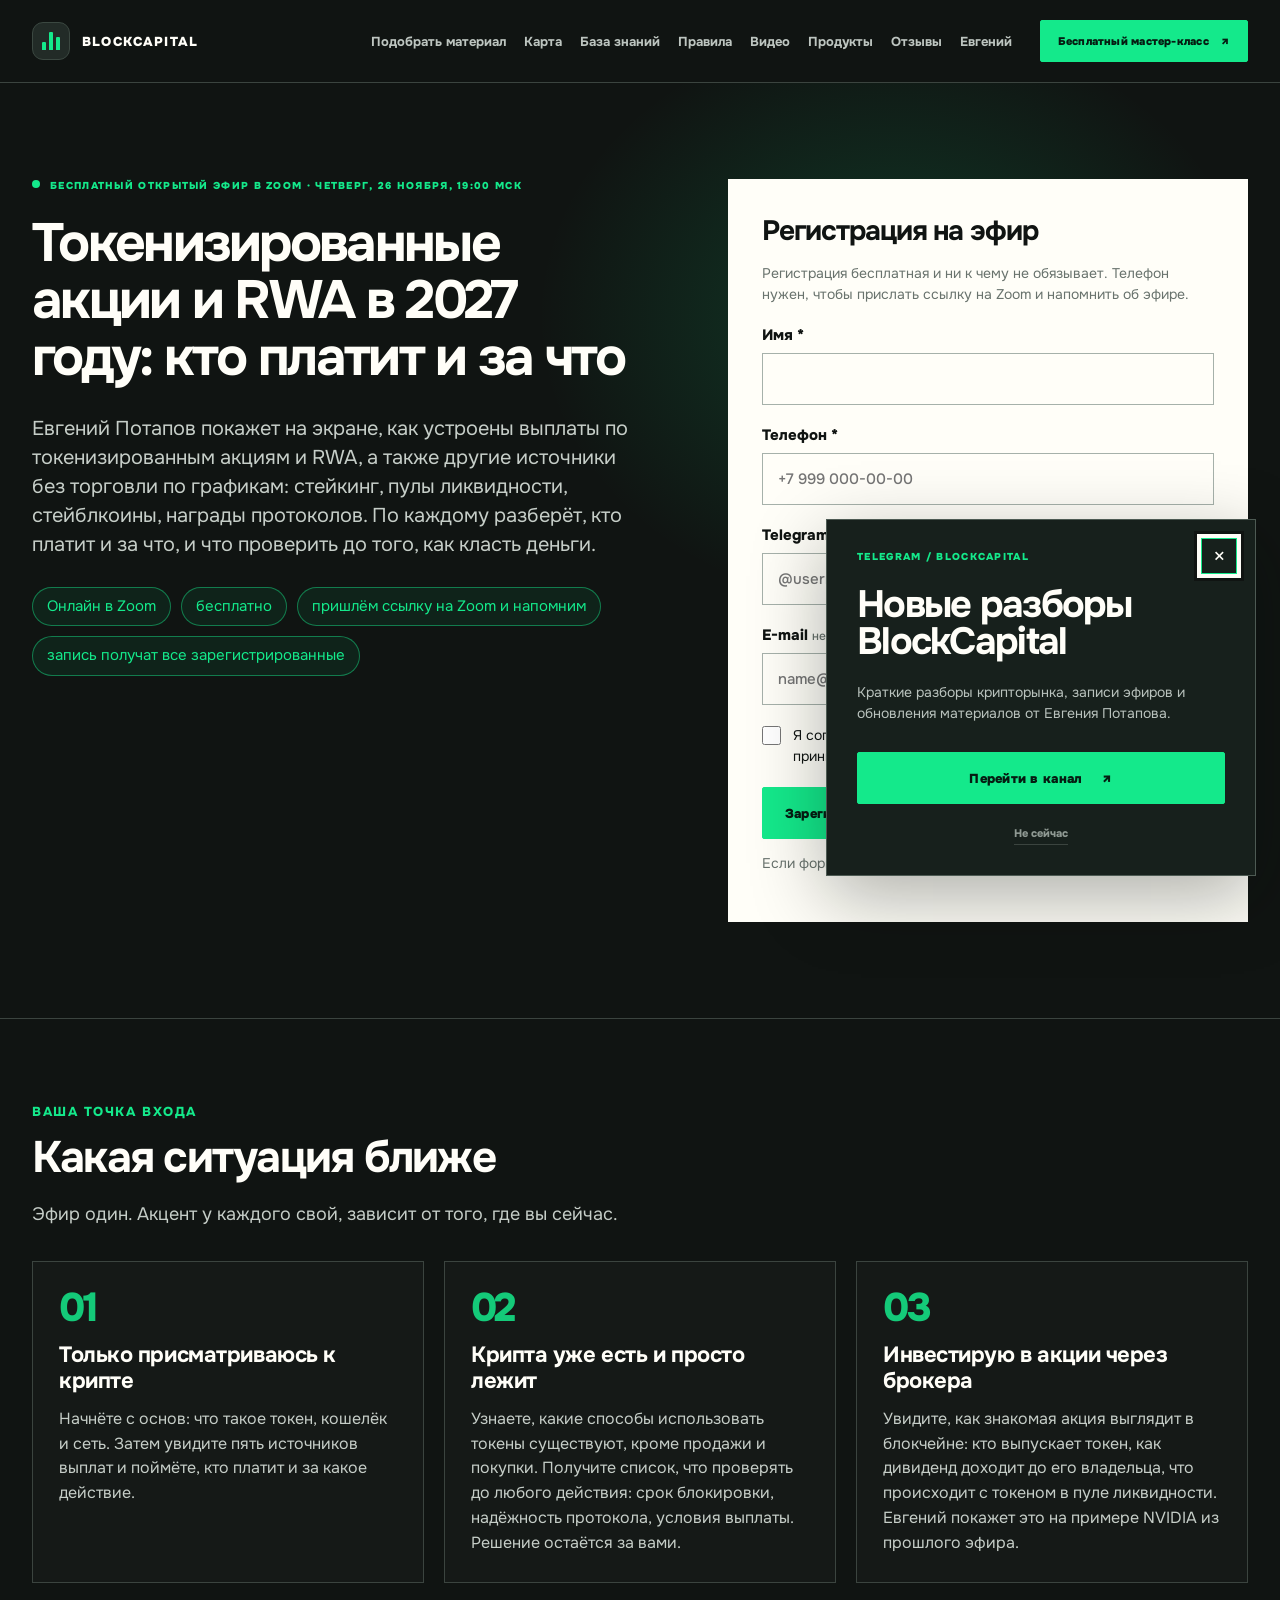
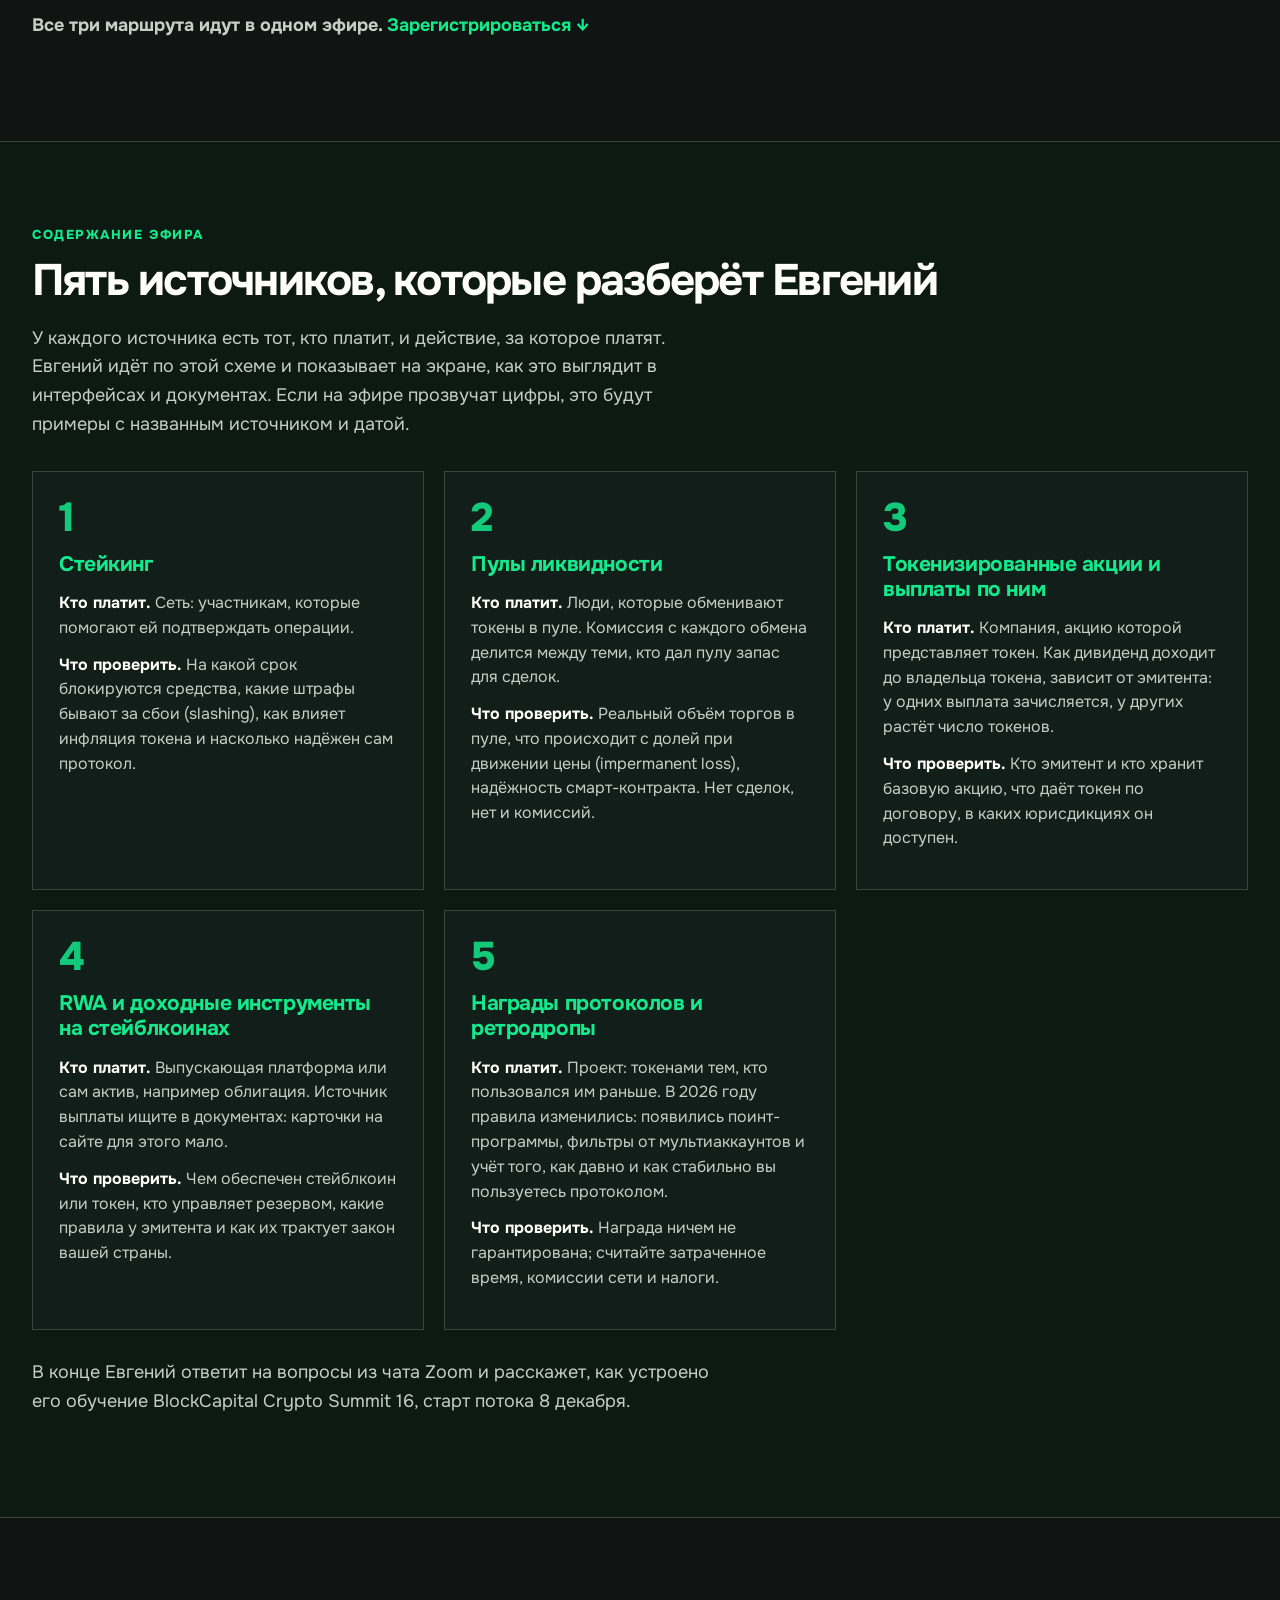
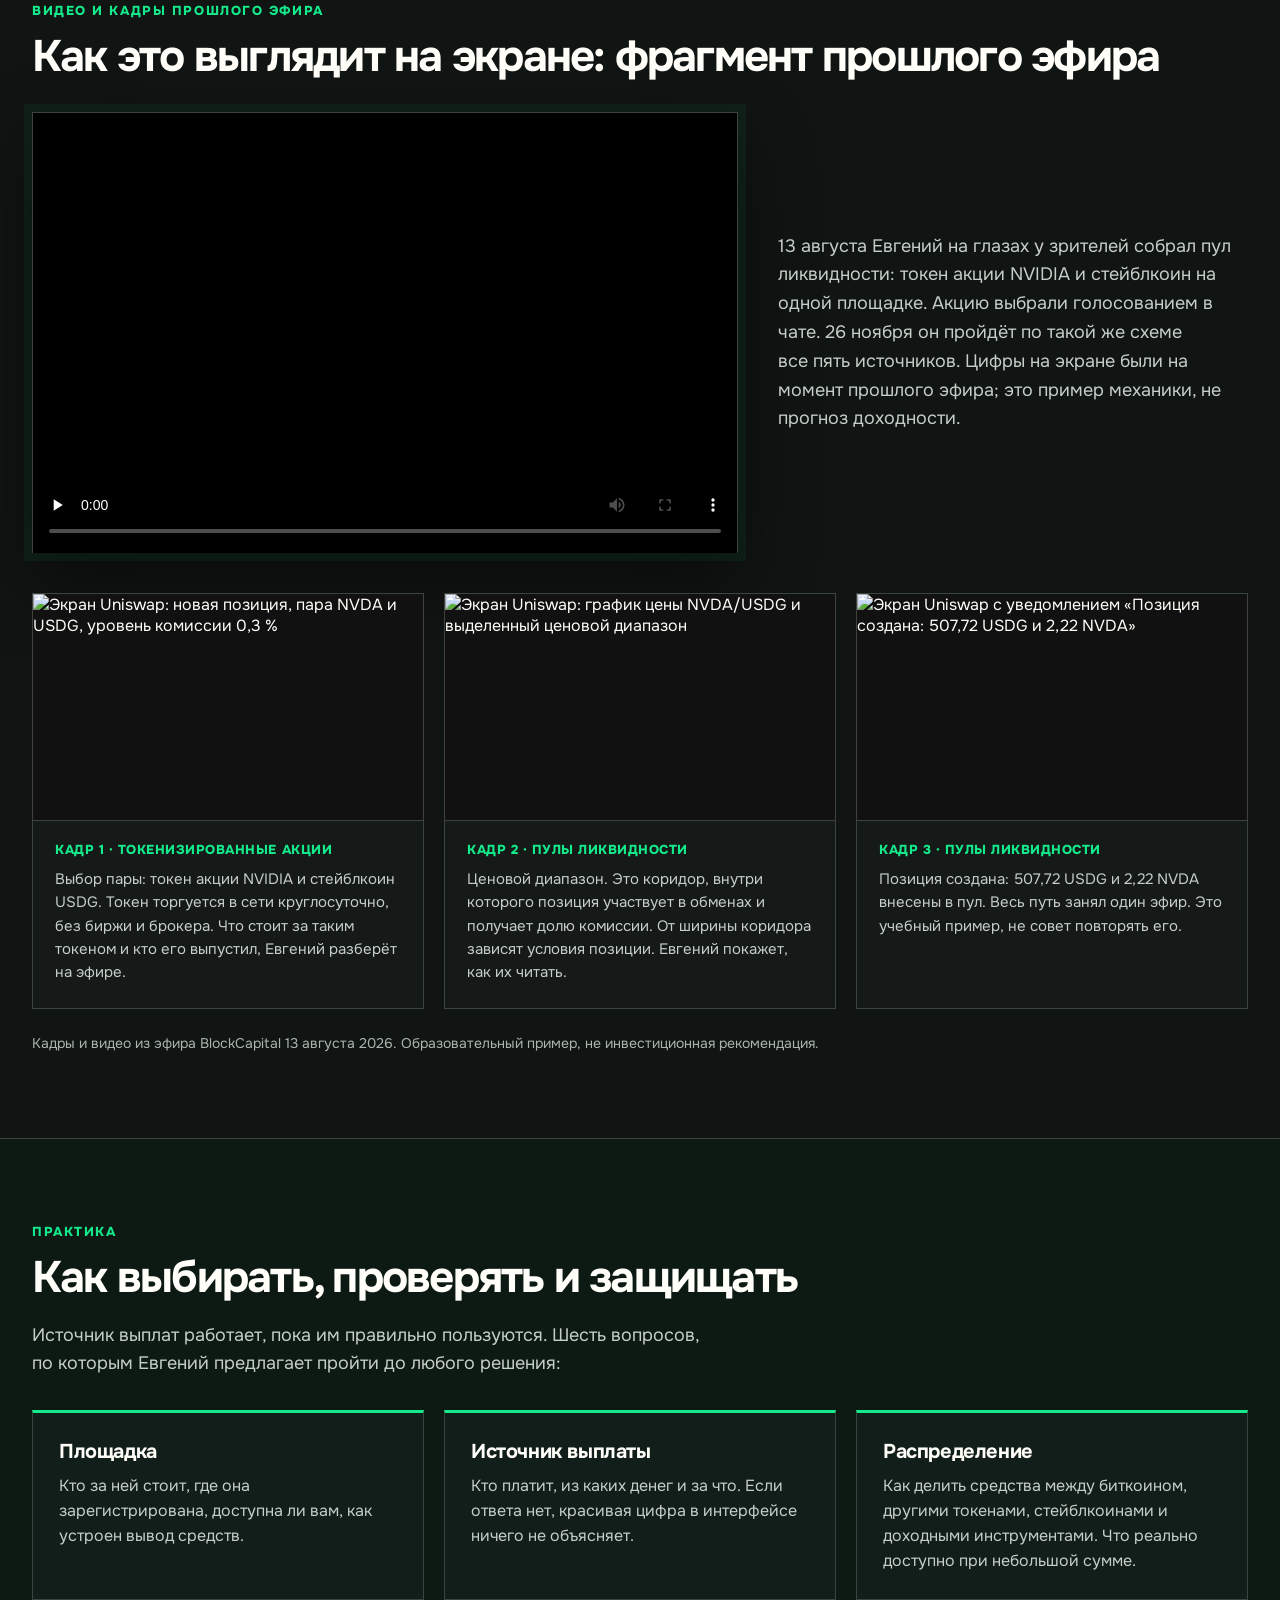
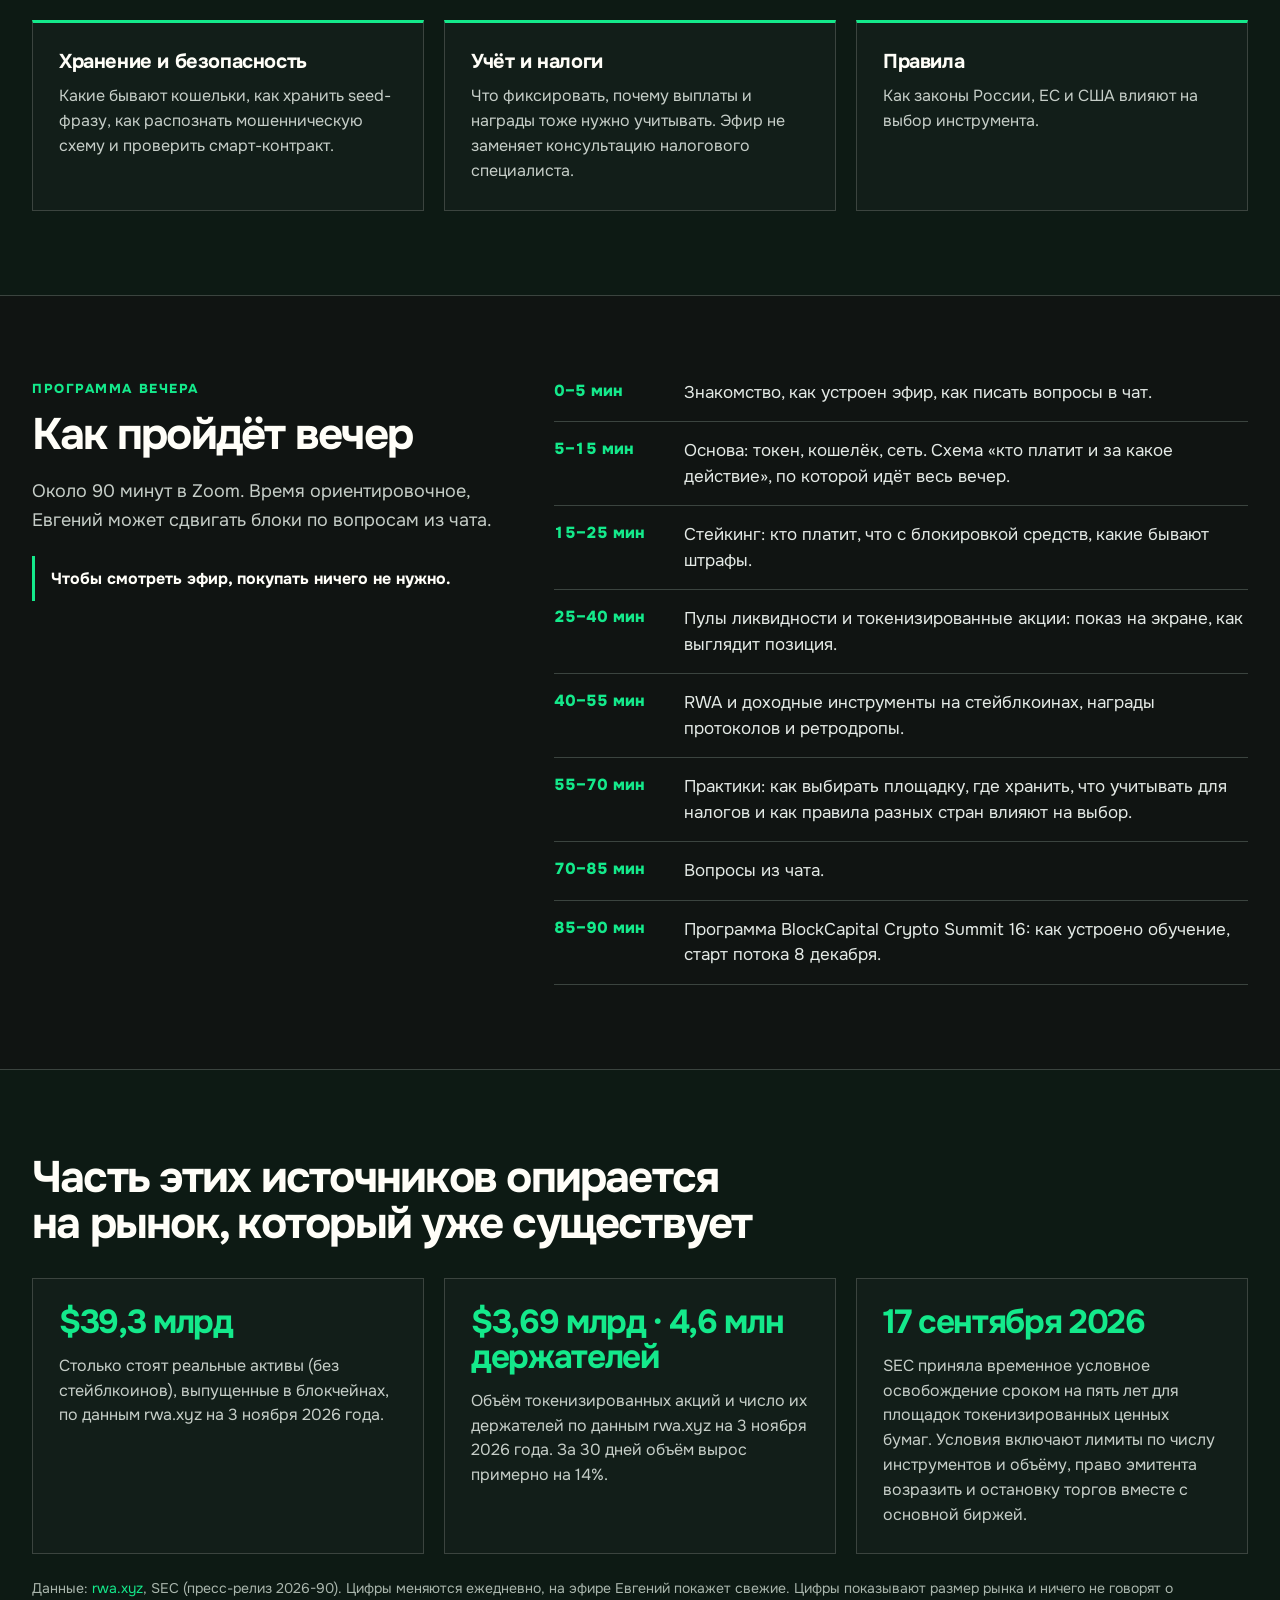
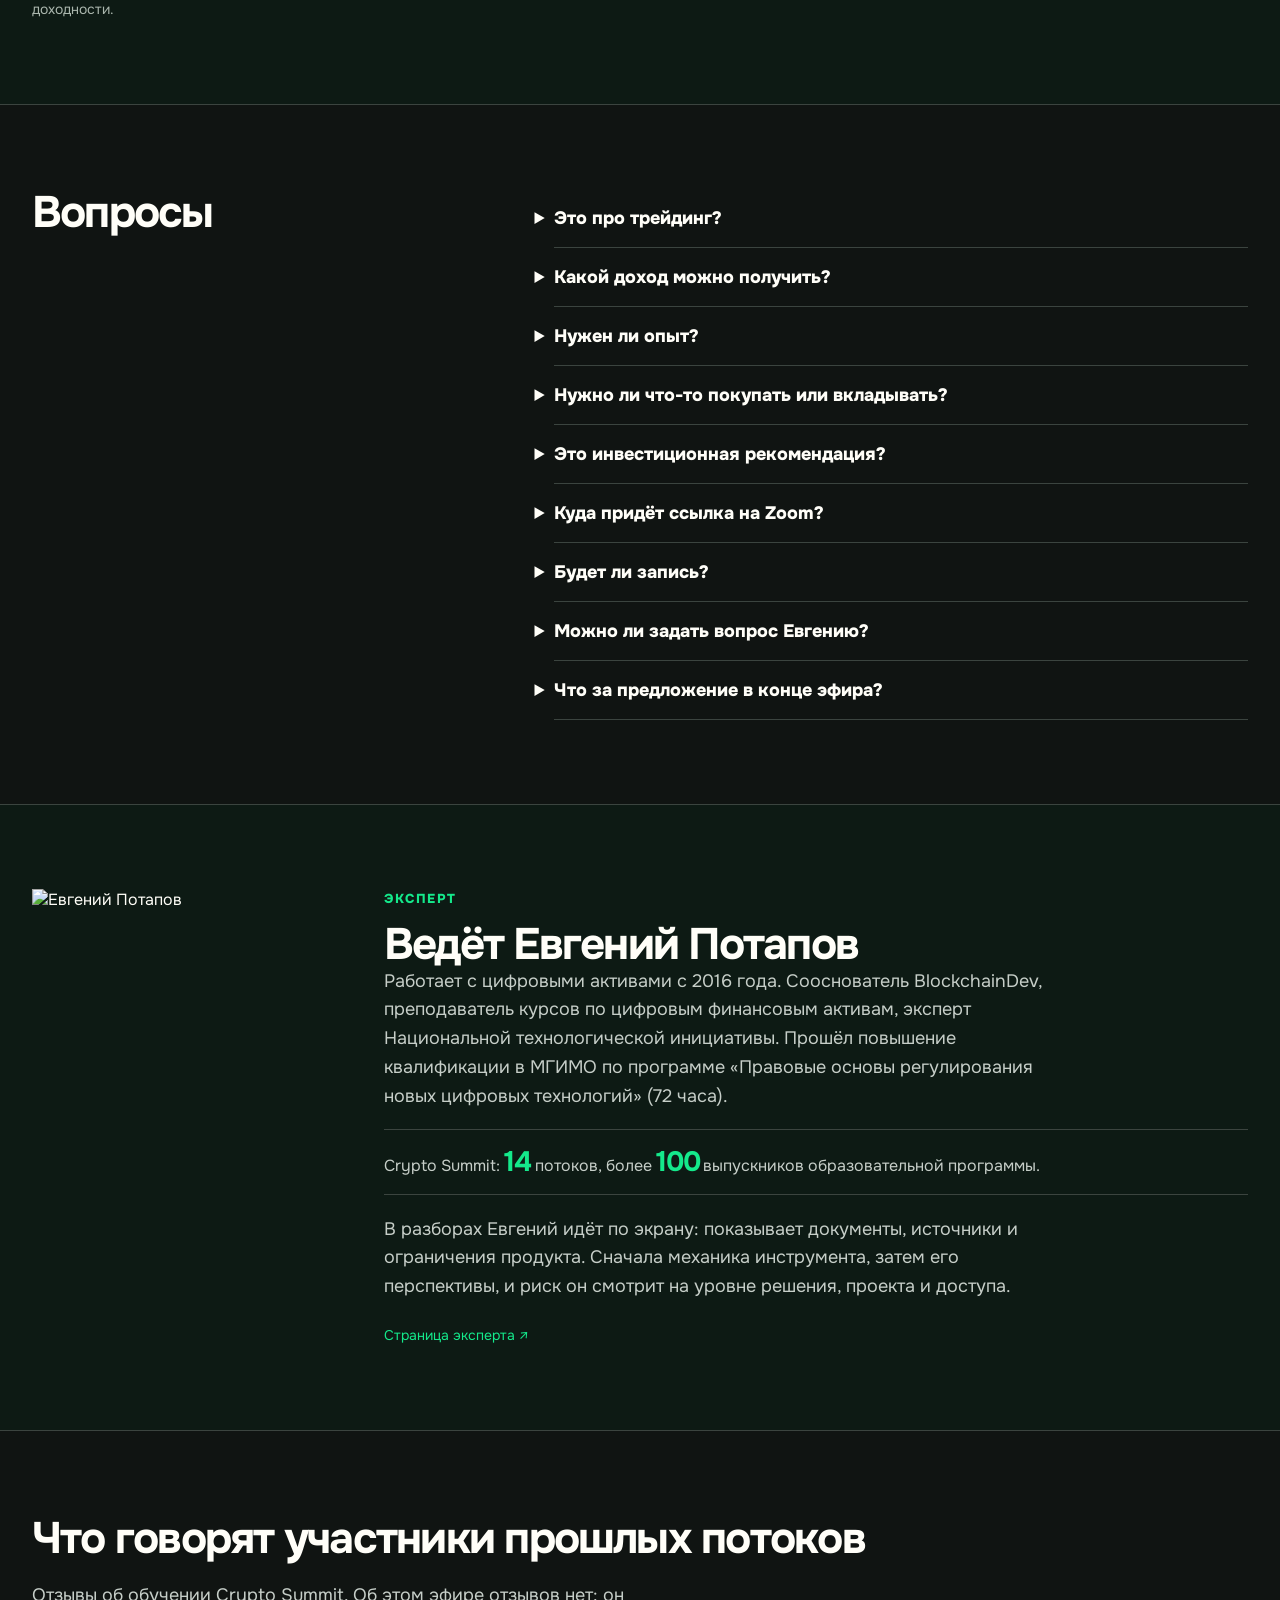
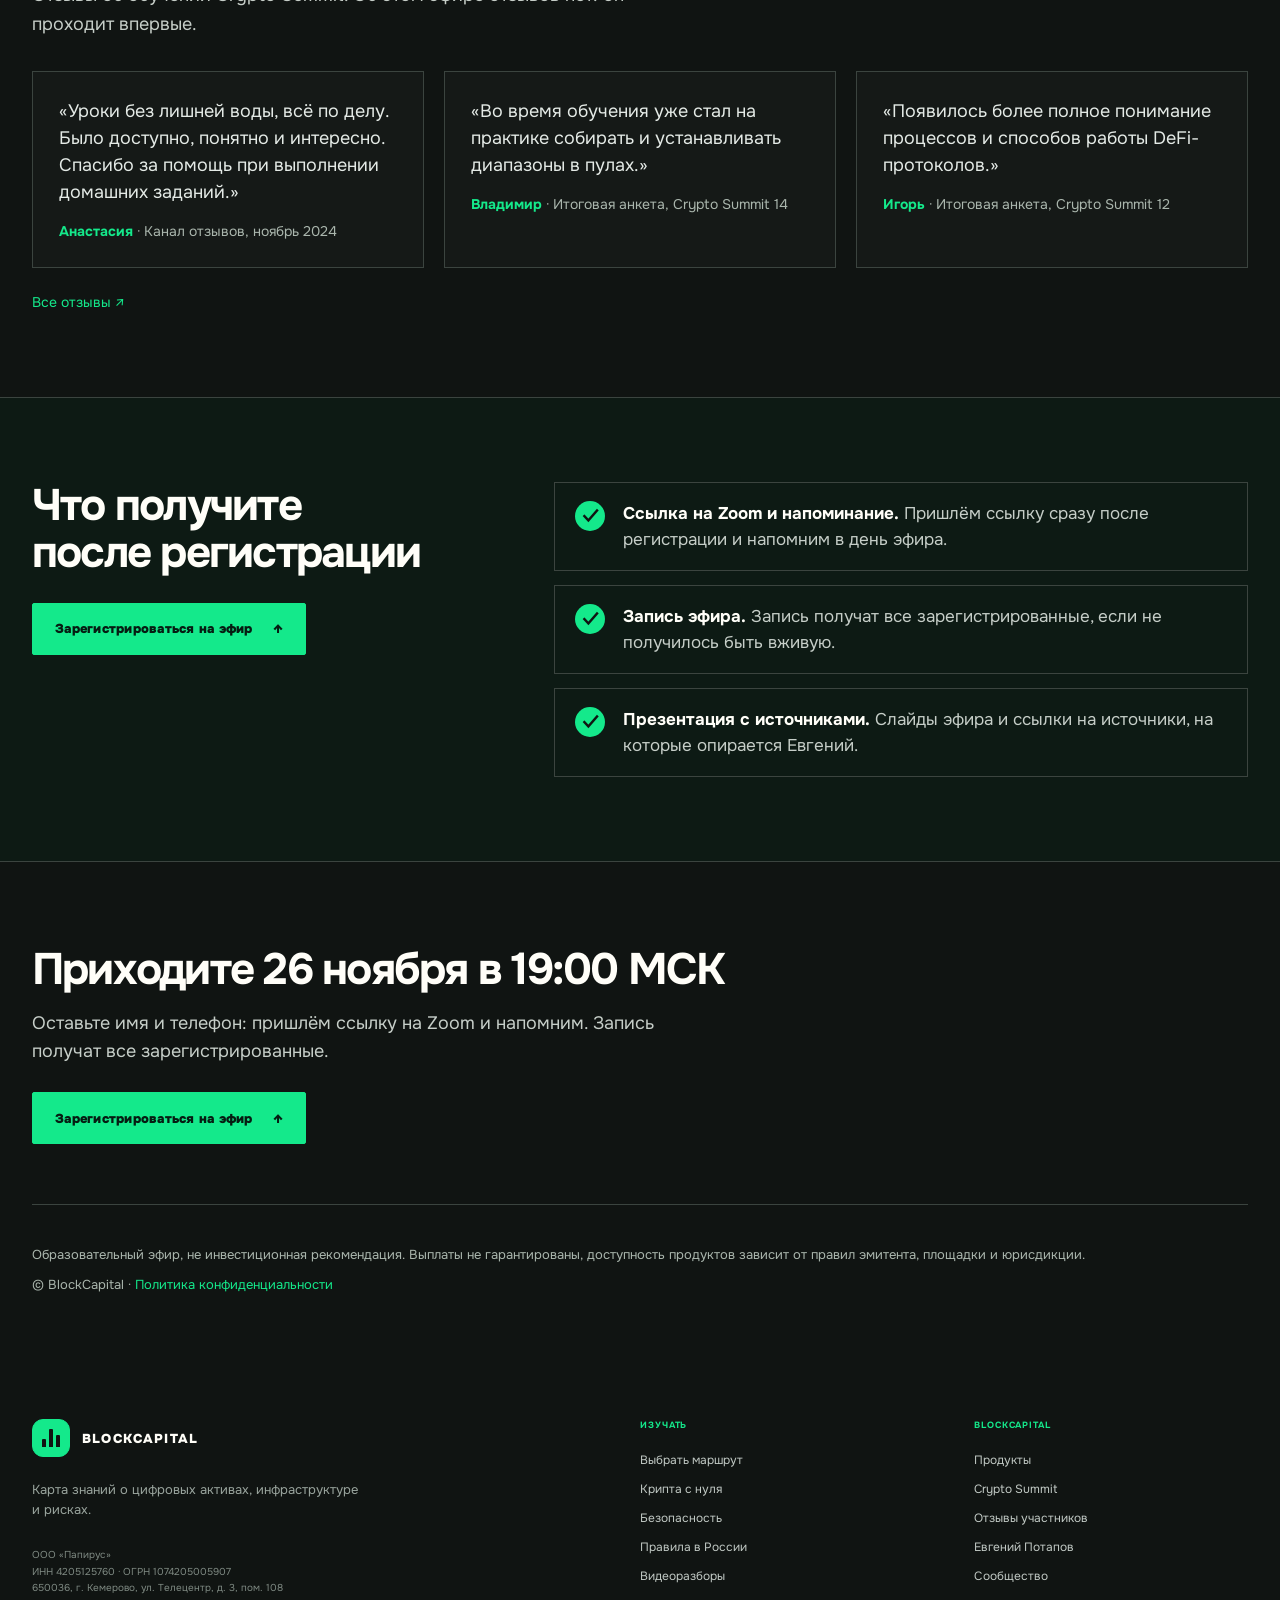
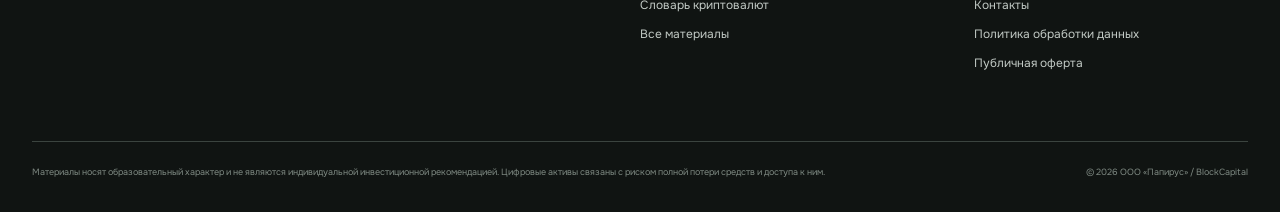
==== commit e2e3af86: "Efir /rwa/: RWA-focused headline and lead Co-Authored-By: Claude Fable 5.2 <noreply@anthropic.com>" ====
--- a/rwa/index.html
+++ b/rwa/index.html
@@ -1,4 +1,4 @@
-<!DOCTYPE html><html lang="ru"><head><meta charset="UTF-8"><meta name="viewport" content="width=device-width"><meta name="theme-color" content="#101412"><meta name="description" content="Открытый эфир в Zoom 26 ноября в 19:00 МСК. Евгений Потапов разберёт пять источников выплат в крипте, кроме торговли: кто платит, что проверить, как хранить и учитывать. Бесплатно, запись получат все зарегистрированные."><meta name="robots" content="noindex,nofollow"><link rel="canonical" href="https://theblockcapital.ru/efir/"><link rel="icon" href="https://theblockcapital.ru/favicon.svg" type="image/svg+xml"><meta property="og:locale" content="ru_RU"><meta property="og:type" content="website"><meta property="og:site_name" content="BlockCapital"><meta property="og:title" content="Бесплатный эфир Евгения Потапова 26 ноября: токенизированные акции и RWA — кто платит и за что"><meta property="og:description" content="Открытый эфир в Zoom 26 ноября в 19:00 МСК. Евгений Потапов покажет, как устроены выплаты по токенизированным акциям и RWA, а также стейкинг и пулы ликвидности: кто платит, что проверить, как хранить и учитывать. Бесплатно, запись получат все зарегистрированные."><meta property="og:url" content="https://theblockcapital.ru/efir/"><meta property="og:image" content="https://yanlukashin.github.io/cs16-efir/rwa/og-efir-rwa-20261126.png"><meta property="og:image:width" content="1200"><meta property="og:image:height" content="630"><meta property="og:image:alt" content="Бесплатный эфир Евгения Потапова 26 ноября в 19:00 МСК: токенизированные акции и RWA — кто платит и за что"><meta name="twitter:card" content="summary_large_image"><meta name="twitter:title" content="Бесплатный эфир Евгения Потапова 26 ноября: токенизированные акции и RWA — кто платит и за что"><meta name="twitter:description" content="Открытый эфир в Zoom 26 ноября в 19:00 МСК. Евгений Потапов покажет, как устроены выплаты по токенизированным акциям и RWA, а также стейкинг и пулы ликвидности: кто платит, что проверить, как хранить и учитывать. Бесплатно, запись получат все зарегистрированные."><meta name="twitter:image" content="https://yanlukashin.github.io/cs16-efir/rwa/og-efir-rwa-20261126.png"><title>Бесплатный эфир Евгения Потапова 26 ноября: источники дохода от крипты без трейдинга</title><link rel="stylesheet" href="../_astro/BaseLayout.CWzog6PB.css"><link rel="stylesheet" href="../_astro/index.D4jkWgAp.css"></head><body data-content-id="efir-20261126" data-cluster="efir"><a class="skip-link" href="#content">К содержанию</a><header class="site-header bc-entry-header"><style>
+<!DOCTYPE html><html lang="ru"><head><meta charset="UTF-8"><meta name="viewport" content="width=device-width"><meta name="theme-color" content="#101412"><meta name="description" content="Открытый эфир в Zoom 26 ноября в 19:00 МСК. Евгений Потапов разберёт пять источников выплат в крипте, кроме торговли: кто платит, что проверить, как хранить и учитывать. Бесплатно, запись получат все зарегистрированные."><meta name="robots" content="noindex,nofollow"><link rel="canonical" href="https://theblockcapital.ru/efir/"><link rel="icon" href="https://theblockcapital.ru/favicon.svg" type="image/svg+xml"><meta property="og:locale" content="ru_RU"><meta property="og:type" content="website"><meta property="og:site_name" content="BlockCapital"><meta property="og:title" content="Бесплатный эфир Евгения Потапова 26 ноября: токенизированные акции и RWA — кто платит и за что"><meta property="og:description" content="Открытый эфир в Zoom 26 ноября в 19:00 МСК. Евгений Потапов покажет, как устроены выплаты по токенизированным акциям и RWA, а также стейкинг и пулы ликвидности: кто платит, что проверить, как хранить и учитывать. Бесплатно, запись получат все зарегистрированные."><meta property="og:url" content="https://theblockcapital.ru/efir/"><meta property="og:image" content="https://yanlukashin.github.io/cs16-efir/rwa/og-efir-rwa-20261126.png"><meta property="og:image:width" content="1200"><meta property="og:image:height" content="630"><meta property="og:image:alt" content="Бесплатный эфир Евгения Потапова 26 ноября в 19:00 МСК: токенизированные акции и RWA — кто платит и за что"><meta name="twitter:card" content="summary_large_image"><meta name="twitter:title" content="Бесплатный эфир Евгения Потапова 26 ноября: токенизированные акции и RWA — кто платит и за что"><meta name="twitter:description" content="Открытый эфир в Zoom 26 ноября в 19:00 МСК. Евгений Потапов покажет, как устроены выплаты по токенизированным акциям и RWA, а также стейкинг и пулы ликвидности: кто платит, что проверить, как хранить и учитывать. Бесплатно, запись получат все зарегистрированные."><meta name="twitter:image" content="https://yanlukashin.github.io/cs16-efir/rwa/og-efir-rwa-20261126.png"><title>Бесплатный эфир Евгения Потапова 26 ноября: токенизированные акции и RWA — кто платит и за что</title><link rel="stylesheet" href="../_astro/BaseLayout.CWzog6PB.css"><link rel="stylesheet" href="../_astro/index.D4jkWgAp.css"></head><body data-content-id="efir-20261126" data-cluster="efir"><a class="skip-link" href="#content">К содержанию</a><header class="site-header bc-entry-header"><style>
     .bc-entry-header .desktop-nav { gap: 18px; }
     .bc-entry-header .desktop-nav a, .bc-entry-header .header-row > .button { white-space: nowrap; }
     .bc-entry-header .mobile-menu nav { max-height: calc(100dvh - 100px); overflow-y: auto; }
@@ -13,7 +13,7 @@
       .bc-entry-header .mobile-menu nav a { padding: 13px; border-bottom: 1px solid var(--line); font-size: 13px; font-weight: 800; }
     }
     @media (forced-colors: active) { .bc-entry-header .mobile-menu summary span { background: none; border-top: 2px solid ButtonText; } }
-  </style><div class="shell header-row"><a class="brand" href="https://theblockcapital.ru/" aria-label="BlockCapital — главная"><span class="brand-mark" aria-hidden="true"><i></i><i></i><i></i></span><span>BLOCKCAPITAL</span></a><nav class="desktop-nav" aria-label="Основная навигация"><a href="https://theblockcapital.ru/route/" data-metrika-goal="related_click" data-position="header_quiz" data-destination="route">Подобрать материал</a><a href="https://theblockcapital.ru/#map">Карта</a><a href="https://theblockcapital.ru/blog/">База знаний</a><a href="https://theblockcapital.ru/regulation/cryptocurrency-russia-2026/">Правила</a><a href="https://theblockcapital.ru/videos/">Видео</a><a href="https://theblockcapital.ru/products/">Продукты</a><a href="https://theblockcapital.ru/reviews/">Отзывы</a><a href="https://theblockcapital.ru/expert/evgeny-potapov/">Евгений</a></nav><a class="button button-small" href="https://theblockcapital.ru/academy/crypto-start/" data-metrika-goal="related_click" data-position="header_masterclass" data-destination="crypto-start">Бесплатный мастер-класс <span aria-hidden="true">↗</span></a><details class="mobile-menu"><summary aria-label="Открыть меню"><span></span><span></span></summary><nav aria-label="Мобильная навигация"><a class="mobile-masterclass" href="https://theblockcapital.ru/academy/crypto-start/" data-metrika-goal="related_click" data-position="mobile_header_masterclass" data-destination="crypto-start">Бесплатный мастер-класс ↗</a><a href="https://theblockcapital.ru/route/" data-metrika-goal="related_click" data-position="mobile_header_quiz" data-destination="route">Подобрать материал</a><a href="https://theblockcapital.ru/#map">Карта</a><a href="https://theblockcapital.ru/blog/">База знаний</a><a href="https://theblockcapital.ru/regulation/cryptocurrency-russia-2026/">Правила</a><a href="https://theblockcapital.ru/videos/">Видео</a><a href="https://theblockcapital.ru/products/">Продукты</a><a href="https://theblockcapital.ru/reviews/">Отзывы</a><a href="https://theblockcapital.ru/expert/evgeny-potapov/">Евгений</a><a href="https://theblockcapital.ru/academy/crypto-summit/">Crypto Summit</a><a href="https://theblockcapital.ru/community/">Сообщество</a><a href="https://theblockcapital.ru/contacts/">Контакты</a><a href="https://theblockcapital.ru/security/">Безопасность</a></nav></details></div></header><main id="content" tabindex="-1"><section class="ef-hero" data-astro-cid-yrrkajif><div class="ef-glow" aria-hidden="true" data-astro-cid-yrrkajif></div><div class="shell ef-grid" data-astro-cid-yrrkajif><div class="ef-copy" data-astro-cid-yrrkajif><span class="kicker kicker-green ef-kicker" data-astro-cid-yrrkajif>Бесплатный открытый эфир в Zoom · четверг, 26 ноября, 19:00 МСК</span><h1 data-astro-cid-yrrkajif>Пассивный доход от криптовалюты в 2027 году без трейдинга: источники и лучшие практики</h1><p class="ef-lead" data-astro-cid-yrrkajif>Евгений Потапов покажет на экране, какие источники выплат есть в крипте, кроме торговли по графикам: стейкинг, пулы ликвидности, токенизированные акции, RWA и стейблкоины, награды протоколов. По каждому разберёт, кто платит и за что, и что проверить до того, как класть деньги.</p><ul class="ef-chips" aria-label="Условия эфира" data-astro-cid-yrrkajif><li data-astro-cid-yrrkajif>Онлайн в Zoom</li><li data-astro-cid-yrrkajif>бесплатно</li><li data-astro-cid-yrrkajif>пришлём ссылку на Zoom и напомним</li><li data-astro-cid-yrrkajif>запись получат все зарегистрированные</li></ul></div><div class="ef-card" id="register" data-ef-card data-astro-cid-yrrkajif><div data-ef-gate data-astro-cid-yrrkajif><h2 data-astro-cid-yrrkajif>Регистрация на эфир</h2><p class="ef-hint" data-astro-cid-yrrkajif>Регистрация бесплатная и ни к чему не обязывает. Телефон нужен, чтобы прислать ссылку на Zoom и напомнить об эфире.</p><form class="ef-form" data-ef-form method="post" novalidate data-astro-cid-yrrkajif><label class="ef-field" for="ef-name" data-astro-cid-yrrkajif><span data-astro-cid-yrrkajif>Имя *</span><input id="ef-name" name="name" type="text" autocomplete="name" maxlength="120" required aria-describedby="ef-name-error" data-astro-cid-yrrkajif><small id="ef-name-error" class="ef-err" data-astro-cid-yrrkajif>Укажите имя.</small></label><label class="ef-field" for="ef-phone" data-astro-cid-yrrkajif><span data-astro-cid-yrrkajif>Телефон *</span><input id="ef-phone" name="phone" type="tel" autocomplete="tel" inputmode="tel" maxlength="24" required aria-describedby="ef-phone-error" placeholder="+7 999 000-00-00" data-astro-cid-yrrkajif><small id="ef-phone-error" class="ef-err" data-astro-cid-yrrkajif>Введите номер телефона: от 10 до 15 цифр.</small></label><label class="ef-field" for="ef-telegram" data-astro-cid-yrrkajif><span data-astro-cid-yrrkajif>Telegram <em data-astro-cid-yrrkajif>необязательно</em></span><input id="ef-telegram" name="telegram" type="text" autocomplete="username" autocapitalize="none" autocorrect="off" spellcheck="false" maxlength="100" aria-describedby="ef-telegram-error" placeholder="@username или t.me/username" data-astro-cid-yrrkajif><small id="ef-telegram-error" class="ef-err" data-astro-cid-yrrkajif>Укажите @username или ссылку t.me/username.</small></label><label class="ef-field" for="ef-email" data-astro-cid-yrrkajif><span data-astro-cid-yrrkajif>E-mail <em data-astro-cid-yrrkajif>необязательно</em></span><input id="ef-email" name="email" type="email" autocomplete="email" spellcheck="false" maxlength="180" aria-describedby="ef-email-error" placeholder="name@example.com" data-astro-cid-yrrkajif><small id="ef-email-error" class="ef-err" data-astro-cid-yrrkajif>Укажите корректный e-mail.</small></label><label class="ef-consent" data-astro-cid-yrrkajif><input name="consent" type="checkbox" required aria-describedby="ef-consent-error" data-astro-cid-yrrkajif><span data-astro-cid-yrrkajif>Я согласен(на) на обработку персональных данных и принимаю <a href="https://theblockcapital.ru/privacy/" target="_blank" rel="noreferrer" data-astro-cid-yrrkajif>политику конфиденциальности</a>. *</span></label><small id="ef-consent-error" class="ef-err" data-ef-consent-error hidden data-astro-cid-yrrkajif>Подтвердите согласие.</small><label class="ef-honeypot" aria-hidden="true" data-astro-cid-yrrkajif>Не заполняйте это поле<input name="website" type="text" tabindex="-1" autocomplete="off" data-astro-cid-yrrkajif></label><p class="ef-error" data-ef-error role="alert" hidden data-astro-cid-yrrkajif>Не удалось отправить форму. Проверьте соединение и попробуйте ещё раз: ответы остались в полях.</p><button class="button" type="submit" data-ef-submit disabled data-astro-cid-yrrkajif>Зарегистрироваться на эфир <span aria-hidden="true" data-astro-cid-yrrkajif>↗</span></button></form><p class="ef-help" data-astro-cid-yrrkajif>Если форма не работает, <a href="https://t.me/Yan_Lukashin" target="_blank" rel="noreferrer" data-astro-cid-yrrkajif>напишите Яну</a>.</p></div><div class="ef-done" data-ef-done hidden data-astro-cid-yrrkajif><h2 tabindex="-1" data-ef-done-heading data-astro-cid-yrrkajif>Вы зарегистрированы</h2><p data-astro-cid-yrrkajif>Пришлём ссылку на Zoom и напомним в день эфира. Запись получат все зарегистрированные.</p><p class="ef-event" data-astro-cid-yrrkajif><b data-astro-cid-yrrkajif>26 ноября, четверг, 19:00 МСК</b><br data-astro-cid-yrrkajif>Онлайн в Zoom. Ссылку на Zoom пришлём после регистрации и напомним в день эфира.</p><div class="ef-actions" data-astro-cid-yrrkajif><button class="button" type="button" data-ef-ics data-astro-cid-yrrkajif>Добавить в календарь <span aria-hidden="true" data-astro-cid-yrrkajif>↓</span></button><a class="button button-ghost" href="https://t.me/theBlockCapital" target="_blank" rel="noreferrer" data-ef-tg data-astro-cid-yrrkajif>Telegram-канал <span aria-hidden="true" data-astro-cid-yrrkajif>↗</span></a></div></div></div></div><noscript><p class="shell ef-noscript" data-astro-cid-yrrkajif>Для отправки формы нужен JavaScript. Если он недоступен, <a href="https://t.me/Yan_Lukashin" target="_blank" rel="noreferrer" data-astro-cid-yrrkajif>напишите Яну</a>.</p></noscript></section><section class="ef-section" aria-labelledby="ef-sit-h" data-astro-cid-yrrkajif><div class="shell" data-astro-cid-yrrkajif><span class="ef-eyebrow" data-astro-cid-yrrkajif>Ваша точка входа</span><h2 id="ef-sit-h" data-astro-cid-yrrkajif>Какая ситуация ближе</h2><p class="ef-p ef-intro" data-astro-cid-yrrkajif>Эфир один. Акцент у каждого свой, зависит от того, где вы сейчас.</p><ul class="ef-sit" data-astro-cid-yrrkajif><li class="ef-reveal" data-astro-cid-yrrkajif><span class="ef-num" aria-hidden="true" data-astro-cid-yrrkajif>01</span><h3 data-astro-cid-yrrkajif>Только присматриваюсь к крипте</h3><p data-astro-cid-yrrkajif>Начнёте с основ: что такое токен, кошелёк и сеть. Затем увидите пять источников выплат и поймёте, кто платит и за какое действие.</p></li><li class="ef-reveal" data-astro-cid-yrrkajif><span class="ef-num" aria-hidden="true" data-astro-cid-yrrkajif>02</span><h3 data-astro-cid-yrrkajif>Крипта уже есть и просто лежит</h3><p data-astro-cid-yrrkajif>Узнаете, какие способы использовать токены существуют, кроме продажи и покупки. Получите список, что проверять до любого действия: срок блокировки, надёжность протокола, условия выплаты. Решение остаётся за вами.</p></li><li class="ef-reveal" data-astro-cid-yrrkajif><span class="ef-num" aria-hidden="true" data-astro-cid-yrrkajif>03</span><h3 data-astro-cid-yrrkajif>Инвестирую в акции через брокера</h3><p data-astro-cid-yrrkajif>Увидите, как знакомая акция выглядит в блокчейне: кто выпускает токен, как дивиденд доходит до его владельца, что происходит с токеном в пуле ликвидности. Евгений покажет это на примере NVIDIA из прошлого эфира.</p></li></ul><p class="ef-p ef-anchor" data-astro-cid-yrrkajif>Все три маршрута идут в одном эфире. <a href="#register" data-ef-cta data-astro-cid-yrrkajif>Зарегистрироваться ↓</a></p></div></section><section class="ef-section ef-alt" aria-labelledby="ef-src-h" data-astro-cid-yrrkajif><div class="shell" data-astro-cid-yrrkajif><span class="ef-eyebrow" data-astro-cid-yrrkajif>Содержание эфира</span><h2 id="ef-src-h" data-astro-cid-yrrkajif>Пять источников, которые разберёт Евгений</h2><p class="ef-p ef-intro" data-astro-cid-yrrkajif>У каждого источника есть тот, кто платит, и действие, за которое платят. Евгений идёт по этой схеме и показывает на экране, как это выглядит в интерфейсах и документах. Если на эфире прозвучат цифры, это будут примеры с названным источником и датой.</p><ol class="ef-sources" data-astro-cid-yrrkajif><li class="ef-reveal" data-astro-cid-yrrkajif><span class="ef-num" aria-hidden="true" data-astro-cid-yrrkajif>1</span><h3 data-astro-cid-yrrkajif>Стейкинг</h3><p data-astro-cid-yrrkajif><b data-astro-cid-yrrkajif>Кто платит.</b> Сеть: участникам, которые помогают ей подтверждать операции.</p><p data-astro-cid-yrrkajif><b data-astro-cid-yrrkajif>Что проверить.</b> На какой срок блокируются средства, какие штрафы бывают за сбои (slashing), как влияет инфляция токена и насколько надёжен сам протокол.</p></li><li class="ef-reveal" data-astro-cid-yrrkajif><span class="ef-num" aria-hidden="true" data-astro-cid-yrrkajif>2</span><h3 data-astro-cid-yrrkajif>Пулы ликвидности</h3><p data-astro-cid-yrrkajif><b data-astro-cid-yrrkajif>Кто платит.</b> Люди, которые обменивают токены в пуле. Комиссия с каждого обмена делится между теми, кто дал пулу запас для сделок.</p><p data-astro-cid-yrrkajif><b data-astro-cid-yrrkajif>Что проверить.</b> Реальный объём торгов в пуле, что происходит с долей при движении цены (impermanent loss), надёжность смарт-контракта. Нет сделок, нет и комиссий.</p></li><li class="ef-reveal" data-astro-cid-yrrkajif><span class="ef-num" aria-hidden="true" data-astro-cid-yrrkajif>3</span><h3 data-astro-cid-yrrkajif>Токенизированные акции и выплаты по ним</h3><p data-astro-cid-yrrkajif><b data-astro-cid-yrrkajif>Кто платит.</b> Компания, акцию которой представляет токен. Как дивиденд доходит до владельца токена, зависит от эмитента: у одних выплата зачисляется, у других растёт число токенов.</p><p data-astro-cid-yrrkajif><b data-astro-cid-yrrkajif>Что проверить.</b> Кто эмитент и кто хранит базовую акцию, что даёт токен по договору, в каких юрисдикциях он доступен.</p></li><li class="ef-reveal" data-astro-cid-yrrkajif><span class="ef-num" aria-hidden="true" data-astro-cid-yrrkajif>4</span><h3 data-astro-cid-yrrkajif>RWA и доходные инструменты на стейблкоинах</h3><p data-astro-cid-yrrkajif><b data-astro-cid-yrrkajif>Кто платит.</b> Выпускающая платформа или сам актив, например облигация. Источник выплаты ищите в документах: карточки на сайте для этого мало.</p><p data-astro-cid-yrrkajif><b data-astro-cid-yrrkajif>Что проверить.</b> Чем обеспечен стейблкоин или токен, кто управляет резервом, какие правила у эмитента и как их трактует закон вашей страны.</p></li><li class="ef-reveal" data-astro-cid-yrrkajif><span class="ef-num" aria-hidden="true" data-astro-cid-yrrkajif>5</span><h3 data-astro-cid-yrrkajif>Награды протоколов и ретродропы</h3><p data-astro-cid-yrrkajif><b data-astro-cid-yrrkajif>Кто платит.</b> Проект: токенами тем, кто пользовался им раньше. В 2026 году правила изменились: появились поинт-программы, фильтры от мультиаккаунтов и учёт того, как давно и как стабильно вы пользуетесь протоколом.</p><p data-astro-cid-yrrkajif><b data-astro-cid-yrrkajif>Что проверить.</b> Награда ничем не гарантирована; считайте затраченное время, комиссии сети и налоги.</p></li></ol><p class="ef-p" data-astro-cid-yrrkajif>В конце Евгений ответит на вопросы из чата Zoom и расскажет, как устроено его обучение BlockCapital Crypto Summit 16, старт потока 8 декабря.</p></div></section><section class="ef-section" aria-labelledby="ef-screen-h" data-astro-cid-yrrkajif><div class="shell" data-astro-cid-yrrkajif><span class="ef-eyebrow" data-astro-cid-yrrkajif>Видео и кадры прошлого эфира</span><h2 id="ef-screen-h" data-astro-cid-yrrkajif>Как это выглядит на экране: фрагмент прошлого эфира</h2><div class="ef-video" data-astro-cid-yrrkajif><div class="ef-player" data-astro-cid-yrrkajif><video crossorigin="anonymous" controls playsinline preload="none" width="1280" height="800" poster="https://storage.yandexcloud.net/blockcapital-replay-media/teasers/efir-nov26-nvda-pool-poster-v1.webp" aria-label="Фрагмент эфира 13 августа: Евгений Потапов собирает пул ликвидности с токеном акции NVIDIA" data-astro-cid-yrrkajif><source src="https://storage.yandexcloud.net/blockcapital-replay-media/teasers/efir-nov26-nvda-pool-v1.mp4" type="video/mp4" data-astro-cid-yrrkajif><track kind="subtitles" srclang="ru" label="Русские субтитры" src="https://storage.yandexcloud.net/blockcapital-replay-media/teasers/efir-nov26-nvda-pool-v1.ru.vtt" default data-astro-cid-yrrkajif>Ваш браузер не поддерживает воспроизведение видео.</video></div><p class="ef-p ef-caption" data-astro-cid-yrrkajif>13 августа Евгений на глазах у зрителей собрал пул ликвидности: токен акции NVIDIA и стейблкоин на одной площадке. Акцию выбрали голосованием в чате. 26 ноября он пройдёт по такой же схеме все пять источников. Цифры на экране были на момент прошлого эфира; это пример механики, не прогноз доходности.</p></div><ol class="ef-frames" data-astro-cid-yrrkajif><li class="ef-reveal" data-astro-cid-yrrkajif><img src="https://theblockcapital.ru/efir/liquidity-pool-pair.webp" alt="Экран Uniswap: новая позиция, пара NVDA и USDG, уровень комиссии 0,3 %" width="1200" height="698" loading="lazy" decoding="async" data-astro-cid-yrrkajif><div data-astro-cid-yrrkajif><span class="ef-tag" data-astro-cid-yrrkajif>Кадр 1 · токенизированные акции</span><p data-astro-cid-yrrkajif>Выбор пары: токен акции NVIDIA и стейблкоин USDG. Токен торгуется в сети круглосуточно, без биржи и брокера. Что стоит за таким токеном и кто его выпустил, Евгений разберёт на эфире.</p></div></li><li class="ef-reveal" data-astro-cid-yrrkajif><img src="https://theblockcapital.ru/efir/liquidity-pool-range.webp" alt="Экран Uniswap: график цены NVDA/USDG и выделенный ценовой диапазон" width="1200" height="698" loading="lazy" decoding="async" data-astro-cid-yrrkajif><div data-astro-cid-yrrkajif><span class="ef-tag" data-astro-cid-yrrkajif>Кадр 2 · пулы ликвидности</span><p data-astro-cid-yrrkajif>Ценовой диапазон. Это коридор, внутри которого позиция участвует в обменах и получает долю комиссии. От ширины коридора зависят условия позиции. Евгений покажет, как их читать.</p></div></li><li class="ef-reveal" data-astro-cid-yrrkajif><img src="https://theblockcapital.ru/efir/liquidity-pool-created.webp" alt="Экран Uniswap с уведомлением «Позиция создана: 507,72 USDG и 2,22 NVDA»" width="1200" height="698" loading="lazy" decoding="async" data-astro-cid-yrrkajif><div data-astro-cid-yrrkajif><span class="ef-tag" data-astro-cid-yrrkajif>Кадр 3 · пулы ликвидности</span><p data-astro-cid-yrrkajif>Позиция создана: 507,72 USDG и 2,22 NVDA внесены в пул. Весь путь занял один эфир. Это учебный пример, не совет повторять его.</p></div></li></ol><p class="ef-note" data-astro-cid-yrrkajif>Кадры и видео из эфира BlockCapital 13 августа 2026. Образовательный пример, не инвестиционная рекомендация.</p></div></section><section class="ef-section ef-alt" aria-labelledby="ef-practice-h" data-astro-cid-yrrkajif><div class="shell" data-astro-cid-yrrkajif><span class="ef-eyebrow" data-astro-cid-yrrkajif>Практика</span><h2 id="ef-practice-h" data-astro-cid-yrrkajif>Как выбирать, проверять и защищать</h2><p class="ef-p ef-intro" data-astro-cid-yrrkajif>Источник выплат работает, пока им правильно пользуются. Шесть вопросов, по которым Евгений предлагает пройти до любого решения:</p><ul class="ef-practice" data-astro-cid-yrrkajif><li class="ef-reveal" data-astro-cid-yrrkajif><h3 data-astro-cid-yrrkajif>Площадка</h3><p data-astro-cid-yrrkajif>Кто за ней стоит, где она зарегистрирована, доступна ли вам, как устроен вывод средств.</p></li><li class="ef-reveal" data-astro-cid-yrrkajif><h3 data-astro-cid-yrrkajif>Источник выплаты</h3><p data-astro-cid-yrrkajif>Кто платит, из каких денег и за что. Если ответа нет, красивая цифра в интерфейсе ничего не объясняет.</p></li><li class="ef-reveal" data-astro-cid-yrrkajif><h3 data-astro-cid-yrrkajif>Распределение</h3><p data-astro-cid-yrrkajif>Как делить средства между биткоином, другими токенами, стейблкоинами и доходными инструментами. Что реально доступно при небольшой сумме.</p></li><li class="ef-reveal" data-astro-cid-yrrkajif><h3 data-astro-cid-yrrkajif>Хранение и безопасность</h3><p data-astro-cid-yrrkajif>Какие бывают кошельки, как хранить seed-фразу, как распознать мошенническую схему и проверить смарт-контракт.</p></li><li class="ef-reveal" data-astro-cid-yrrkajif><h3 data-astro-cid-yrrkajif>Учёт и налоги</h3><p data-astro-cid-yrrkajif>Что фиксировать, почему выплаты и награды тоже нужно учитывать. Эфир не заменяет консультацию налогового специалиста.</p></li><li class="ef-reveal" data-astro-cid-yrrkajif><h3 data-astro-cid-yrrkajif>Правила</h3><p data-astro-cid-yrrkajif>Как законы России, ЕС и США влияют на выбор инструмента.</p></li></ul></div></section><section class="ef-section" aria-labelledby="ef-plan-h" data-astro-cid-yrrkajif><div class="shell ef-block" data-astro-cid-yrrkajif><div data-astro-cid-yrrkajif><span class="ef-eyebrow" data-astro-cid-yrrkajif>Программа вечера</span><h2 id="ef-plan-h" data-astro-cid-yrrkajif>Как пройдёт вечер</h2><p class="ef-p ef-intro" data-astro-cid-yrrkajif>Около 90 минут в Zoom. Время ориентировочное, Евгений может сдвигать блоки по вопросам из чата.</p><p class="ef-plan-note" data-astro-cid-yrrkajif>Чтобы смотреть эфир, покупать ничего не нужно.</p></div><ol class="ef-plan" data-astro-cid-yrrkajif><li data-astro-cid-yrrkajif><span class="ef-time" data-astro-cid-yrrkajif>0–5 мин</span><p data-astro-cid-yrrkajif>Знакомство, как устроен эфир, как писать вопросы в чат.</p></li><li data-astro-cid-yrrkajif><span class="ef-time" data-astro-cid-yrrkajif>5–15 мин</span><p data-astro-cid-yrrkajif>Основа: токен, кошелёк, сеть. Схема «кто платит и за какое действие», по которой идёт весь вечер.</p></li><li data-astro-cid-yrrkajif><span class="ef-time" data-astro-cid-yrrkajif>15–25 мин</span><p data-astro-cid-yrrkajif>Стейкинг: кто платит, что с блокировкой средств, какие бывают штрафы.</p></li><li data-astro-cid-yrrkajif><span class="ef-time" data-astro-cid-yrrkajif>25–40 мин</span><p data-astro-cid-yrrkajif>Пулы ликвидности и токенизированные акции: показ на экране, как выглядит позиция.</p></li><li data-astro-cid-yrrkajif><span class="ef-time" data-astro-cid-yrrkajif>40–55 мин</span><p data-astro-cid-yrrkajif>RWA и доходные инструменты на стейблкоинах, награды протоколов и ретродропы.</p></li><li data-astro-cid-yrrkajif><span class="ef-time" data-astro-cid-yrrkajif>55–70 мин</span><p data-astro-cid-yrrkajif>Практики: как выбирать площадку, где хранить, что учитывать для налогов и как правила разных стран влияют на выбор.</p></li><li data-astro-cid-yrrkajif><span class="ef-time" data-astro-cid-yrrkajif>70–85 мин</span><p data-astro-cid-yrrkajif>Вопросы из чата.</p></li><li data-astro-cid-yrrkajif><span class="ef-time" data-astro-cid-yrrkajif>85–90 мин</span><p data-astro-cid-yrrkajif>Программа BlockCapital Crypto Summit 16: как устроено обучение, старт потока 8 декабря.</p></li></ol></div></section><section class="ef-section ef-alt" aria-labelledby="ef-data-h" data-astro-cid-yrrkajif><div class="shell" data-astro-cid-yrrkajif><h2 id="ef-data-h" data-astro-cid-yrrkajif>Часть этих источников опирается на рынок, который уже существует</h2><div class="ef-cards" data-astro-cid-yrrkajif><article class="ef-stat ef-reveal" data-astro-cid-yrrkajif><strong data-astro-cid-yrrkajif>$39,3 млрд</strong><p data-astro-cid-yrrkajif>Столько стоят реальные активы (без стейблкоинов), выпущенные в блокчейнах, по данным rwa.xyz на 3 ноября 2026 года.</p></article><article class="ef-stat ef-reveal" data-astro-cid-yrrkajif><strong data-astro-cid-yrrkajif>$3,69 млрд · 4,6 млн держателей</strong><p data-astro-cid-yrrkajif>Объём токенизированных акций и число их держателей по данным rwa.xyz на 3 ноября 2026 года. За 30 дней объём вырос примерно на 14%.</p></article><article class="ef-stat ef-reveal" data-astro-cid-yrrkajif><strong data-astro-cid-yrrkajif>17 сентября 2026</strong><p data-astro-cid-yrrkajif>SEC приняла временное условное освобождение сроком на пять лет для площадок токенизированных ценных бумаг. Условия включают лимиты по числу инструментов и объёму, право эмитента возразить и остановку торгов вместе с основной биржей.</p></article></div><p class="ef-note" data-astro-cid-yrrkajif>Данные: <a href="https://app.rwa.xyz/" target="_blank" rel="noreferrer" data-astro-cid-yrrkajif>rwa.xyz</a>, SEC (пресс-релиз 2026-90). Цифры меняются ежедневно, на эфире Евгений покажет свежие. Цифры показывают размер рынка и ничего не говорят о доходности.</p></div></section><section class="ef-section" aria-labelledby="ef-faq-h" data-astro-cid-yrrkajif><div class="shell ef-block" data-astro-cid-yrrkajif><h2 id="ef-faq-h" data-astro-cid-yrrkajif>Вопросы</h2><div class="ef-faq" data-astro-cid-yrrkajif><details data-astro-cid-yrrkajif><summary data-astro-cid-yrrkajif>Это про трейдинг?</summary><p data-astro-cid-yrrkajif>Нет. Торговать по графикам на эфире не будем: речь о выплатах, которые получают за другое действие.</p></details><details data-astro-cid-yrrkajif><summary data-astro-cid-yrrkajif>Какой доход можно получить?</summary><p data-astro-cid-yrrkajif>Эфир не называет ожидаемую доходность. Выплаты зависят от рынка, площадки и условий каждого источника и не гарантированы. Если прозвучит цифра, Евгений покажет, откуда она и на какую дату.</p></details><details data-astro-cid-yrrkajif><summary data-astro-cid-yrrkajif>Нужен ли опыт?</summary><p data-astro-cid-yrrkajif>Нет. Евгений начинает с базового: что такое токен, кошелёк, сеть. Тем, кто в теме, пригодится проверка источников и практики.</p></details><details data-astro-cid-yrrkajif><summary data-astro-cid-yrrkajif>Нужно ли что-то покупать или вкладывать?</summary><p data-astro-cid-yrrkajif>Нет. На эфире показывают устройство и цифры. Решения о деньгах вы принимаете сами.</p></details><details data-astro-cid-yrrkajif><summary data-astro-cid-yrrkajif>Это инвестиционная рекомендация?</summary><p data-astro-cid-yrrkajif>Нет. Материал образовательный. Мы не советуем покупать или продавать конкретные активы.</p></details><details data-astro-cid-yrrkajif><summary data-astro-cid-yrrkajif>Куда придёт ссылка на Zoom?</summary><p data-astro-cid-yrrkajif>Пришлём её после регистрации и напомним в день эфира.</p></details><details data-astro-cid-yrrkajif><summary data-astro-cid-yrrkajif>Будет ли запись?</summary><p data-astro-cid-yrrkajif>Да. Запись получат все, кто зарегистрировался.</p></details><details data-astro-cid-yrrkajif><summary data-astro-cid-yrrkajif>Можно ли задать вопрос Евгению?</summary><p data-astro-cid-yrrkajif>Да. Пишите в чат Zoom во время эфира.</p></details><details data-astro-cid-yrrkajif><summary data-astro-cid-yrrkajif>Что за предложение в конце эфира?</summary><p data-astro-cid-yrrkajif>Евгений расскажет о программе обучения BlockCapital Crypto Summit 16, старт потока 8 декабря. Чтобы посмотреть эфир, покупать ничего не нужно.</p></details></div></div></section><section class="ef-section ef-alt" aria-labelledby="ef-host-h" data-astro-cid-yrrkajif><div class="shell ef-host" data-astro-cid-yrrkajif><img src="https://theblockcapital.ru/evgeniy-potapov-720.webp" srcset="https://theblockcapital.ru/evgeniy-potapov-400.webp 400w, https://theblockcapital.ru/evgeniy-potapov-720.webp 720w, https://theblockcapital.ru/evgeniy-potapov-1084.webp 1084w" sizes="(max-width: 660px) 240px, 300px" alt="Евгений Потапов" width="1084" height="1650" loading="lazy" decoding="async" data-astro-cid-yrrkajif><div data-astro-cid-yrrkajif><span class="ef-eyebrow" data-astro-cid-yrrkajif>Эксперт</span><h2 id="ef-host-h" data-astro-cid-yrrkajif>Ведёт Евгений Потапов</h2><p class="ef-p ef-first" data-astro-cid-yrrkajif>Работает с цифровыми активами с 2016 года. Сооснователь BlockchainDev, преподаватель курсов по цифровым финансовым активам, эксперт Национальной технологической инициативы. Прошёл повышение квалификации в МГИМО по программе «Правовые основы регулирования новых цифровых технологий» (72 часа).</p><p class="ef-facts" data-astro-cid-yrrkajif>Crypto Summit: <strong data-astro-cid-yrrkajif>14</strong> потоков, более <strong data-astro-cid-yrrkajif>100</strong> выпускников образовательной программы.</p><p class="ef-p" data-astro-cid-yrrkajif>В разборах Евгений идёт по экрану: показывает документы, источники и ограничения продукта. Сначала механика инструмента, затем его перспективы, и риск он смотрит на уровне решения, проекта и доступа.</p><p class="ef-note" data-astro-cid-yrrkajif><a href="https://theblockcapital.ru/expert/evgeny-potapov/" data-astro-cid-yrrkajif>Страница эксперта ↗</a></p></div></div></section><section class="ef-section" aria-labelledby="ef-rev-h" data-astro-cid-yrrkajif><div class="shell" data-astro-cid-yrrkajif><h2 id="ef-rev-h" data-astro-cid-yrrkajif>Что говорят участники прошлых потоков</h2><p class="ef-p ef-intro" data-astro-cid-yrrkajif>Отзывы об обучении Crypto Summit. Об этом эфире отзывов нет: он проходит впервые.</p><ul class="ef-reviews" data-astro-cid-yrrkajif><li class="ef-reveal" data-astro-cid-yrrkajif><blockquote data-astro-cid-yrrkajif><p data-astro-cid-yrrkajif>«Уроки без лишней воды, всё по делу. Было доступно, понятно и интересно. Спасибо за помощь при выполнении домашних заданий.»</p></blockquote><footer data-astro-cid-yrrkajif><b data-astro-cid-yrrkajif>Анастасия</b> · Канал отзывов, ноябрь 2024</footer></li><li class="ef-reveal" data-astro-cid-yrrkajif><blockquote data-astro-cid-yrrkajif><p data-astro-cid-yrrkajif>«Во время обучения уже стал на практике собирать и устанавливать диапазоны в пулах.»</p></blockquote><footer data-astro-cid-yrrkajif><b data-astro-cid-yrrkajif>Владимир</b> · Итоговая анкета, Crypto Summit 14</footer></li><li class="ef-reveal" data-astro-cid-yrrkajif><blockquote data-astro-cid-yrrkajif><p data-astro-cid-yrrkajif>«Появилось более полное понимание процессов и способов работы DeFi-протоколов.»</p></blockquote><footer data-astro-cid-yrrkajif><b data-astro-cid-yrrkajif>Игорь</b> · Итоговая анкета, Crypto Summit 12</footer></li></ul><p class="ef-note" data-astro-cid-yrrkajif><a href="https://theblockcapital.ru/reviews/" data-astro-cid-yrrkajif>Все отзывы ↗</a></p></div></section><section class="ef-section ef-alt" aria-labelledby="ef-get-h" data-astro-cid-yrrkajif><div class="shell ef-block" data-astro-cid-yrrkajif><div data-astro-cid-yrrkajif><h2 id="ef-get-h" data-astro-cid-yrrkajif>Что получите после регистрации</h2><a class="button ef-get-btn" href="#register" data-ef-cta data-astro-cid-yrrkajif>Зарегистрироваться на эфир <span aria-hidden="true" data-astro-cid-yrrkajif>↑</span></a></div><ul class="ef-get" data-astro-cid-yrrkajif><li data-astro-cid-yrrkajif><span aria-hidden="true" data-astro-cid-yrrkajif>✓</span><p data-astro-cid-yrrkajif><b data-astro-cid-yrrkajif>Ссылка на Zoom и напоминание.</b> Пришлём ссылку сразу после регистрации и напомним в день эфира.</p></li><li data-astro-cid-yrrkajif><span aria-hidden="true" data-astro-cid-yrrkajif>✓</span><p data-astro-cid-yrrkajif><b data-astro-cid-yrrkajif>Запись эфира.</b> Запись получат все зарегистрированные, если не получилось быть вживую.</p></li><li data-astro-cid-yrrkajif><span aria-hidden="true" data-astro-cid-yrrkajif>✓</span><p data-astro-cid-yrrkajif><b data-astro-cid-yrrkajif>Презентация с источниками.</b> Слайды эфира и ссылки на источники, на которые опирается Евгений.</p></li></ul></div></section><section class="ef-section ef-cta" aria-labelledby="ef-cta-h" data-astro-cid-yrrkajif><div class="shell" data-astro-cid-yrrkajif><h2 id="ef-cta-h" data-astro-cid-yrrkajif>Приходите 26 ноября в 19:00 МСК</h2><p class="ef-p" data-astro-cid-yrrkajif>Оставьте имя и телефон: пришлём ссылку на Zoom и напомним. Запись получат все зарегистрированные.</p><a class="button" href="#register" data-ef-cta data-astro-cid-yrrkajif>Зарегистрироваться на эфир <span aria-hidden="true" data-astro-cid-yrrkajif>↑</span></a></div><div class="shell ef-legal" data-astro-cid-yrrkajif><p data-astro-cid-yrrkajif>Образовательный эфир, не инвестиционная рекомендация. Выплаты не гарантированы, доступность продуктов зависит от правил эмитента, площадки и юрисдикции.</p><p data-astro-cid-yrrkajif>© BlockCapital · <a href="https://theblockcapital.ru/privacy/" data-astro-cid-yrrkajif>Политика конфиденциальности</a></p></div></section></main><footer class="site-footer"><div class="shell footer-grid"><div><a class="brand brand-light" href="https://theblockcapital.ru/"><span class="brand-mark" aria-hidden="true"><i></i><i></i><i></i></span><span>BLOCKCAPITAL</span></a><p class="footer-intro">Карта знаний о цифровых активах, инфраструктуре и рисках.</p><p class="footer-company">ООО «Папирус»<br>ИНН 4205125760 · ОГРН 1074205005907<br>650036, г. Кемерово, ул. Телецентр, д. 3, пом. 108</p></div><div class="footer-links"><strong>Изучать</strong><a href="https://theblockcapital.ru/route/">Выбрать маршрут</a><a href="https://theblockcapital.ru/start/">Крипта с нуля</a><a href="https://theblockcapital.ru/security/">Безопасность</a><a href="https://theblockcapital.ru/regulation/cryptocurrency-russia-2026/">Правила в России</a><a href="https://theblockcapital.ru/videos/">Видеоразборы</a><a href="https://theblockcapital.ru/glossary/">Словарь криптовалют</a><a href="https://theblockcapital.ru/blog/">Все материалы</a></div><div class="footer-links"><strong>BlockCapital</strong><a href="https://theblockcapital.ru/products/">Продукты</a><a href="https://theblockcapital.ru/academy/crypto-summit/">Crypto Summit</a><a href="https://theblockcapital.ru/reviews/">Отзывы участников</a><a href="https://theblockcapital.ru/expert/evgeny-potapov/">Евгений Потапов</a><a href="https://theblockcapital.ru/community/">Сообщество</a><a href="https://theblockcapital.ru/contacts/">Контакты</a><a href="https://theblockcapital.ru/privacy/">Политика обработки данных</a><a href="https://theblockcapital.ru/oferta/">Публичная оферта</a></div></div><div class="shell footer-bottom"><p>Материалы носят образовательный характер и не являются индивидуальной инвестиционной рекомендацией. Цифровые активы связаны с риском полной потери средств и доступа к ним.</p><span>© 2026 ООО «Папирус» / BlockCapital</span></div></footer><aside class="subscribe-popup" data-subscribe-popup role="dialog" aria-labelledby="subscribe-popup-title" hidden><button class="subscribe-popup-close" type="button" aria-label="Закрыть" data-popup-dismiss>×</button><span class="kicker kicker-green">TELEGRAM / BLOCKCAPITAL</span><h2 id="subscribe-popup-title">Новые разборы BlockCapital</h2><p>Краткие разборы крипторынка, записи эфиров и обновления материалов от Евгения Потапова.</p><a class="button subscribe-popup-button" href="https://t.me/+kmM0uM4gJVpiOTYy" target="_blank" rel="noreferrer" data-popup-join data-metrika-goal="community_click" data-channel="telegram" data-position="subscribe_popup" data-destination="blockcapital_channel">Перейти в канал <span aria-hidden="true">↗</span></a><button class="subscribe-popup-later" type="button" data-popup-dismiss>Не сейчас</button></aside><script type="module">var e=document.querySelector(`[data-subscribe-popup]`),t=[`/route/`,`/apply/`,`/for-private-channel/`,`/academy/`,`/products/`,`/reviews/`,`/community/`,`/contacts/`,`/privacy/`,`/oferta/`],n=window.location.pathname.endsWith(`/`)?window.location.pathname:`${window.location.pathname}/`,r={visits:`blockcapital_visit_count`,shownAt:`blockcapital_telegram_popup_shown_at`,dismissedUntil:`blockcapital_telegram_popup_dismissed_until`,joined:`blockcapital_telegram_popup_joined`},i=6048e5,a=e=>{try{return window.localStorage.getItem(e)}catch{return null}},o=(e,t)=>{try{window.localStorage.setItem(e,t)}catch{}},s=(e,t={})=>{window.bcTrack?.(e,t)};if(e&&!t.some(e=>n.startsWith(e))){let t=Date.now(),n=Number(a(r.visits)||0),c=Number(a(r.shownAt)||0),l=Number(a(r.dismissedUntil)||0),u=a(r.joined)===`1`;o(r.visits,String(n+1));let d=!1,f,p=null,m=()=>{window.removeEventListener(`scroll`,g),f&&window.clearTimeout(f)},h=n=>{d||u||l>t||t-c<i||(d=!0,p=document.activeElement instanceof HTMLElement?document.activeElement:null,e.hidden=!1,o(r.shownAt,String(Date.now())),m(),s(`community_popup_view`,{channel:`telegram`,reason:n}),e.querySelector(`[data-popup-dismiss]`)?.focus({preventScroll:!0}))};function g(){let e=document.documentElement.scrollHeight-window.innerHeight;e>0&&window.scrollY/e>=.6&&h(`scroll_60`)}let _=()=>{p?.isConnected&&!p.closest(`[hidden], [inert]`)&&p.focus({preventScroll:!0}),p=null},v=()=>{e.hidden=!0,o(r.dismissedUntil,String(Date.now()+i)),s(`community_popup_close`,{channel:`telegram`}),_()};!u&&l<=t&&t-c>=i&&(window.addEventListener(`scroll`,g,{passive:!0}),n>0&&(f=window.setTimeout(()=>h(`return_visit`),12e3))),e.querySelectorAll(`[data-popup-dismiss]`).forEach(e=>{e.addEventListener(`click`,v)}),e.querySelector(`[data-popup-join]`)?.addEventListener(`click`,()=>{o(r.joined,`1`),e.hidden=!0,_()}),document.addEventListener(`keydown`,t=>{t.key===`Escape`&&!e.hidden&&v()})}</script><script>(function(){const metrikaId = 111287142;
+  </style><div class="shell header-row"><a class="brand" href="https://theblockcapital.ru/" aria-label="BlockCapital — главная"><span class="brand-mark" aria-hidden="true"><i></i><i></i><i></i></span><span>BLOCKCAPITAL</span></a><nav class="desktop-nav" aria-label="Основная навигация"><a href="https://theblockcapital.ru/route/" data-metrika-goal="related_click" data-position="header_quiz" data-destination="route">Подобрать материал</a><a href="https://theblockcapital.ru/#map">Карта</a><a href="https://theblockcapital.ru/blog/">База знаний</a><a href="https://theblockcapital.ru/regulation/cryptocurrency-russia-2026/">Правила</a><a href="https://theblockcapital.ru/videos/">Видео</a><a href="https://theblockcapital.ru/products/">Продукты</a><a href="https://theblockcapital.ru/reviews/">Отзывы</a><a href="https://theblockcapital.ru/expert/evgeny-potapov/">Евгений</a></nav><a class="button button-small" href="https://theblockcapital.ru/academy/crypto-start/" data-metrika-goal="related_click" data-position="header_masterclass" data-destination="crypto-start">Бесплатный мастер-класс <span aria-hidden="true">↗</span></a><details class="mobile-menu"><summary aria-label="Открыть меню"><span></span><span></span></summary><nav aria-label="Мобильная навигация"><a class="mobile-masterclass" href="https://theblockcapital.ru/academy/crypto-start/" data-metrika-goal="related_click" data-position="mobile_header_masterclass" data-destination="crypto-start">Бесплатный мастер-класс ↗</a><a href="https://theblockcapital.ru/route/" data-metrika-goal="related_click" data-position="mobile_header_quiz" data-destination="route">Подобрать материал</a><a href="https://theblockcapital.ru/#map">Карта</a><a href="https://theblockcapital.ru/blog/">База знаний</a><a href="https://theblockcapital.ru/regulation/cryptocurrency-russia-2026/">Правила</a><a href="https://theblockcapital.ru/videos/">Видео</a><a href="https://theblockcapital.ru/products/">Продукты</a><a href="https://theblockcapital.ru/reviews/">Отзывы</a><a href="https://theblockcapital.ru/expert/evgeny-potapov/">Евгений</a><a href="https://theblockcapital.ru/academy/crypto-summit/">Crypto Summit</a><a href="https://theblockcapital.ru/community/">Сообщество</a><a href="https://theblockcapital.ru/contacts/">Контакты</a><a href="https://theblockcapital.ru/security/">Безопасность</a></nav></details></div></header><main id="content" tabindex="-1"><section class="ef-hero" data-astro-cid-yrrkajif><div class="ef-glow" aria-hidden="true" data-astro-cid-yrrkajif></div><div class="shell ef-grid" data-astro-cid-yrrkajif><div class="ef-copy" data-astro-cid-yrrkajif><span class="kicker kicker-green ef-kicker" data-astro-cid-yrrkajif>Бесплатный открытый эфир в Zoom · четверг, 26 ноября, 19:00 МСК</span><h1 data-astro-cid-yrrkajif>Токенизированные акции и RWA в 2027 году: кто платит и за что</h1><p class="ef-lead" data-astro-cid-yrrkajif>Евгений Потапов покажет на экране, как устроены выплаты по токенизированным акциям и RWA, а также другие источники без торговли по графикам: стейкинг, пулы ликвидности, стейблкоины, награды протоколов. По каждому разберёт, кто платит и за что, и что проверить до того, как класть деньги.</p><ul class="ef-chips" aria-label="Условия эфира" data-astro-cid-yrrkajif><li data-astro-cid-yrrkajif>Онлайн в Zoom</li><li data-astro-cid-yrrkajif>бесплатно</li><li data-astro-cid-yrrkajif>пришлём ссылку на Zoom и напомним</li><li data-astro-cid-yrrkajif>запись получат все зарегистрированные</li></ul></div><div class="ef-card" id="register" data-ef-card data-astro-cid-yrrkajif><div data-ef-gate data-astro-cid-yrrkajif><h2 data-astro-cid-yrrkajif>Регистрация на эфир</h2><p class="ef-hint" data-astro-cid-yrrkajif>Регистрация бесплатная и ни к чему не обязывает. Телефон нужен, чтобы прислать ссылку на Zoom и напомнить об эфире.</p><form class="ef-form" data-ef-form method="post" novalidate data-astro-cid-yrrkajif><label class="ef-field" for="ef-name" data-astro-cid-yrrkajif><span data-astro-cid-yrrkajif>Имя *</span><input id="ef-name" name="name" type="text" autocomplete="name" maxlength="120" required aria-describedby="ef-name-error" data-astro-cid-yrrkajif><small id="ef-name-error" class="ef-err" data-astro-cid-yrrkajif>Укажите имя.</small></label><label class="ef-field" for="ef-phone" data-astro-cid-yrrkajif><span data-astro-cid-yrrkajif>Телефон *</span><input id="ef-phone" name="phone" type="tel" autocomplete="tel" inputmode="tel" maxlength="24" required aria-describedby="ef-phone-error" placeholder="+7 999 000-00-00" data-astro-cid-yrrkajif><small id="ef-phone-error" class="ef-err" data-astro-cid-yrrkajif>Введите номер телефона: от 10 до 15 цифр.</small></label><label class="ef-field" for="ef-telegram" data-astro-cid-yrrkajif><span data-astro-cid-yrrkajif>Telegram <em data-astro-cid-yrrkajif>необязательно</em></span><input id="ef-telegram" name="telegram" type="text" autocomplete="username" autocapitalize="none" autocorrect="off" spellcheck="false" maxlength="100" aria-describedby="ef-telegram-error" placeholder="@username или t.me/username" data-astro-cid-yrrkajif><small id="ef-telegram-error" class="ef-err" data-astro-cid-yrrkajif>Укажите @username или ссылку t.me/username.</small></label><label class="ef-field" for="ef-email" data-astro-cid-yrrkajif><span data-astro-cid-yrrkajif>E-mail <em data-astro-cid-yrrkajif>необязательно</em></span><input id="ef-email" name="email" type="email" autocomplete="email" spellcheck="false" maxlength="180" aria-describedby="ef-email-error" placeholder="name@example.com" data-astro-cid-yrrkajif><small id="ef-email-error" class="ef-err" data-astro-cid-yrrkajif>Укажите корректный e-mail.</small></label><label class="ef-consent" data-astro-cid-yrrkajif><input name="consent" type="checkbox" required aria-describedby="ef-consent-error" data-astro-cid-yrrkajif><span data-astro-cid-yrrkajif>Я согласен(на) на обработку персональных данных и принимаю <a href="https://theblockcapital.ru/privacy/" target="_blank" rel="noreferrer" data-astro-cid-yrrkajif>политику конфиденциальности</a>. *</span></label><small id="ef-consent-error" class="ef-err" data-ef-consent-error hidden data-astro-cid-yrrkajif>Подтвердите согласие.</small><label class="ef-honeypot" aria-hidden="true" data-astro-cid-yrrkajif>Не заполняйте это поле<input name="website" type="text" tabindex="-1" autocomplete="off" data-astro-cid-yrrkajif></label><p class="ef-error" data-ef-error role="alert" hidden data-astro-cid-yrrkajif>Не удалось отправить форму. Проверьте соединение и попробуйте ещё раз: ответы остались в полях.</p><button class="button" type="submit" data-ef-submit disabled data-astro-cid-yrrkajif>Зарегистрироваться на эфир <span aria-hidden="true" data-astro-cid-yrrkajif>↗</span></button></form><p class="ef-help" data-astro-cid-yrrkajif>Если форма не работает, <a href="https://t.me/Yan_Lukashin" target="_blank" rel="noreferrer" data-astro-cid-yrrkajif>напишите Яну</a>.</p></div><div class="ef-done" data-ef-done hidden data-astro-cid-yrrkajif><h2 tabindex="-1" data-ef-done-heading data-astro-cid-yrrkajif>Вы зарегистрированы</h2><p data-astro-cid-yrrkajif>Пришлём ссылку на Zoom и напомним в день эфира. Запись получат все зарегистрированные.</p><p class="ef-event" data-astro-cid-yrrkajif><b data-astro-cid-yrrkajif>26 ноября, четверг, 19:00 МСК</b><br data-astro-cid-yrrkajif>Онлайн в Zoom. Ссылку на Zoom пришлём после регистрации и напомним в день эфира.</p><div class="ef-actions" data-astro-cid-yrrkajif><button class="button" type="button" data-ef-ics data-astro-cid-yrrkajif>Добавить в календарь <span aria-hidden="true" data-astro-cid-yrrkajif>↓</span></button><a class="button button-ghost" href="https://t.me/theBlockCapital" target="_blank" rel="noreferrer" data-ef-tg data-astro-cid-yrrkajif>Telegram-канал <span aria-hidden="true" data-astro-cid-yrrkajif>↗</span></a></div></div></div></div><noscript><p class="shell ef-noscript" data-astro-cid-yrrkajif>Для отправки формы нужен JavaScript. Если он недоступен, <a href="https://t.me/Yan_Lukashin" target="_blank" rel="noreferrer" data-astro-cid-yrrkajif>напишите Яну</a>.</p></noscript></section><section class="ef-section" aria-labelledby="ef-sit-h" data-astro-cid-yrrkajif><div class="shell" data-astro-cid-yrrkajif><span class="ef-eyebrow" data-astro-cid-yrrkajif>Ваша точка входа</span><h2 id="ef-sit-h" data-astro-cid-yrrkajif>Какая ситуация ближе</h2><p class="ef-p ef-intro" data-astro-cid-yrrkajif>Эфир один. Акцент у каждого свой, зависит от того, где вы сейчас.</p><ul class="ef-sit" data-astro-cid-yrrkajif><li class="ef-reveal" data-astro-cid-yrrkajif><span class="ef-num" aria-hidden="true" data-astro-cid-yrrkajif>01</span><h3 data-astro-cid-yrrkajif>Только присматриваюсь к крипте</h3><p data-astro-cid-yrrkajif>Начнёте с основ: что такое токен, кошелёк и сеть. Затем увидите пять источников выплат и поймёте, кто платит и за какое действие.</p></li><li class="ef-reveal" data-astro-cid-yrrkajif><span class="ef-num" aria-hidden="true" data-astro-cid-yrrkajif>02</span><h3 data-astro-cid-yrrkajif>Крипта уже есть и просто лежит</h3><p data-astro-cid-yrrkajif>Узнаете, какие способы использовать токены существуют, кроме продажи и покупки. Получите список, что проверять до любого действия: срок блокировки, надёжность протокола, условия выплаты. Решение остаётся за вами.</p></li><li class="ef-reveal" data-astro-cid-yrrkajif><span class="ef-num" aria-hidden="true" data-astro-cid-yrrkajif>03</span><h3 data-astro-cid-yrrkajif>Инвестирую в акции через брокера</h3><p data-astro-cid-yrrkajif>Увидите, как знакомая акция выглядит в блокчейне: кто выпускает токен, как дивиденд доходит до его владельца, что происходит с токеном в пуле ликвидности. Евгений покажет это на примере NVIDIA из прошлого эфира.</p></li></ul><p class="ef-p ef-anchor" data-astro-cid-yrrkajif>Все три маршрута идут в одном эфире. <a href="#register" data-ef-cta data-astro-cid-yrrkajif>Зарегистрироваться ↓</a></p></div></section><section class="ef-section ef-alt" aria-labelledby="ef-src-h" data-astro-cid-yrrkajif><div class="shell" data-astro-cid-yrrkajif><span class="ef-eyebrow" data-astro-cid-yrrkajif>Содержание эфира</span><h2 id="ef-src-h" data-astro-cid-yrrkajif>Пять источников, которые разберёт Евгений</h2><p class="ef-p ef-intro" data-astro-cid-yrrkajif>У каждого источника есть тот, кто платит, и действие, за которое платят. Евгений идёт по этой схеме и показывает на экране, как это выглядит в интерфейсах и документах. Если на эфире прозвучат цифры, это будут примеры с названным источником и датой.</p><ol class="ef-sources" data-astro-cid-yrrkajif><li class="ef-reveal" data-astro-cid-yrrkajif><span class="ef-num" aria-hidden="true" data-astro-cid-yrrkajif>1</span><h3 data-astro-cid-yrrkajif>Стейкинг</h3><p data-astro-cid-yrrkajif><b data-astro-cid-yrrkajif>Кто платит.</b> Сеть: участникам, которые помогают ей подтверждать операции.</p><p data-astro-cid-yrrkajif><b data-astro-cid-yrrkajif>Что проверить.</b> На какой срок блокируются средства, какие штрафы бывают за сбои (slashing), как влияет инфляция токена и насколько надёжен сам протокол.</p></li><li class="ef-reveal" data-astro-cid-yrrkajif><span class="ef-num" aria-hidden="true" data-astro-cid-yrrkajif>2</span><h3 data-astro-cid-yrrkajif>Пулы ликвидности</h3><p data-astro-cid-yrrkajif><b data-astro-cid-yrrkajif>Кто платит.</b> Люди, которые обменивают токены в пуле. Комиссия с каждого обмена делится между теми, кто дал пулу запас для сделок.</p><p data-astro-cid-yrrkajif><b data-astro-cid-yrrkajif>Что проверить.</b> Реальный объём торгов в пуле, что происходит с долей при движении цены (impermanent loss), надёжность смарт-контракта. Нет сделок, нет и комиссий.</p></li><li class="ef-reveal" data-astro-cid-yrrkajif><span class="ef-num" aria-hidden="true" data-astro-cid-yrrkajif>3</span><h3 data-astro-cid-yrrkajif>Токенизированные акции и выплаты по ним</h3><p data-astro-cid-yrrkajif><b data-astro-cid-yrrkajif>Кто платит.</b> Компания, акцию которой представляет токен. Как дивиденд доходит до владельца токена, зависит от эмитента: у одних выплата зачисляется, у других растёт число токенов.</p><p data-astro-cid-yrrkajif><b data-astro-cid-yrrkajif>Что проверить.</b> Кто эмитент и кто хранит базовую акцию, что даёт токен по договору, в каких юрисдикциях он доступен.</p></li><li class="ef-reveal" data-astro-cid-yrrkajif><span class="ef-num" aria-hidden="true" data-astro-cid-yrrkajif>4</span><h3 data-astro-cid-yrrkajif>RWA и доходные инструменты на стейблкоинах</h3><p data-astro-cid-yrrkajif><b data-astro-cid-yrrkajif>Кто платит.</b> Выпускающая платформа или сам актив, например облигация. Источник выплаты ищите в документах: карточки на сайте для этого мало.</p><p data-astro-cid-yrrkajif><b data-astro-cid-yrrkajif>Что проверить.</b> Чем обеспечен стейблкоин или токен, кто управляет резервом, какие правила у эмитента и как их трактует закон вашей страны.</p></li><li class="ef-reveal" data-astro-cid-yrrkajif><span class="ef-num" aria-hidden="true" data-astro-cid-yrrkajif>5</span><h3 data-astro-cid-yrrkajif>Награды протоколов и ретродропы</h3><p data-astro-cid-yrrkajif><b data-astro-cid-yrrkajif>Кто платит.</b> Проект: токенами тем, кто пользовался им раньше. В 2026 году правила изменились: появились поинт-программы, фильтры от мультиаккаунтов и учёт того, как давно и как стабильно вы пользуетесь протоколом.</p><p data-astro-cid-yrrkajif><b data-astro-cid-yrrkajif>Что проверить.</b> Награда ничем не гарантирована; считайте затраченное время, комиссии сети и налоги.</p></li></ol><p class="ef-p" data-astro-cid-yrrkajif>В конце Евгений ответит на вопросы из чата Zoom и расскажет, как устроено его обучение BlockCapital Crypto Summit 16, старт потока 8 декабря.</p></div></section><section class="ef-section" aria-labelledby="ef-screen-h" data-astro-cid-yrrkajif><div class="shell" data-astro-cid-yrrkajif><span class="ef-eyebrow" data-astro-cid-yrrkajif>Видео и кадры прошлого эфира</span><h2 id="ef-screen-h" data-astro-cid-yrrkajif>Как это выглядит на экране: фрагмент прошлого эфира</h2><div class="ef-video" data-astro-cid-yrrkajif><div class="ef-player" data-astro-cid-yrrkajif><video crossorigin="anonymous" controls playsinline preload="none" width="1280" height="800" poster="https://storage.yandexcloud.net/blockcapital-replay-media/teasers/efir-nov26-nvda-pool-poster-v1.webp" aria-label="Фрагмент эфира 13 августа: Евгений Потапов собирает пул ликвидности с токеном акции NVIDIA" data-astro-cid-yrrkajif><source src="https://storage.yandexcloud.net/blockcapital-replay-media/teasers/efir-nov26-nvda-pool-v1.mp4" type="video/mp4" data-astro-cid-yrrkajif><track kind="subtitles" srclang="ru" label="Русские субтитры" src="https://storage.yandexcloud.net/blockcapital-replay-media/teasers/efir-nov26-nvda-pool-v1.ru.vtt" default data-astro-cid-yrrkajif>Ваш браузер не поддерживает воспроизведение видео.</video></div><p class="ef-p ef-caption" data-astro-cid-yrrkajif>13 августа Евгений на глазах у зрителей собрал пул ликвидности: токен акции NVIDIA и стейблкоин на одной площадке. Акцию выбрали голосованием в чате. 26 ноября он пройдёт по такой же схеме все пять источников. Цифры на экране были на момент прошлого эфира; это пример механики, не прогноз доходности.</p></div><ol class="ef-frames" data-astro-cid-yrrkajif><li class="ef-reveal" data-astro-cid-yrrkajif><img src="https://theblockcapital.ru/efir/liquidity-pool-pair.webp" alt="Экран Uniswap: новая позиция, пара NVDA и USDG, уровень комиссии 0,3 %" width="1200" height="698" loading="lazy" decoding="async" data-astro-cid-yrrkajif><div data-astro-cid-yrrkajif><span class="ef-tag" data-astro-cid-yrrkajif>Кадр 1 · токенизированные акции</span><p data-astro-cid-yrrkajif>Выбор пары: токен акции NVIDIA и стейблкоин USDG. Токен торгуется в сети круглосуточно, без биржи и брокера. Что стоит за таким токеном и кто его выпустил, Евгений разберёт на эфире.</p></div></li><li class="ef-reveal" data-astro-cid-yrrkajif><img src="https://theblockcapital.ru/efir/liquidity-pool-range.webp" alt="Экран Uniswap: график цены NVDA/USDG и выделенный ценовой диапазон" width="1200" height="698" loading="lazy" decoding="async" data-astro-cid-yrrkajif><div data-astro-cid-yrrkajif><span class="ef-tag" data-astro-cid-yrrkajif>Кадр 2 · пулы ликвидности</span><p data-astro-cid-yrrkajif>Ценовой диапазон. Это коридор, внутри которого позиция участвует в обменах и получает долю комиссии. От ширины коридора зависят условия позиции. Евгений покажет, как их читать.</p></div></li><li class="ef-reveal" data-astro-cid-yrrkajif><img src="https://theblockcapital.ru/efir/liquidity-pool-created.webp" alt="Экран Uniswap с уведомлением «Позиция создана: 507,72 USDG и 2,22 NVDA»" width="1200" height="698" loading="lazy" decoding="async" data-astro-cid-yrrkajif><div data-astro-cid-yrrkajif><span class="ef-tag" data-astro-cid-yrrkajif>Кадр 3 · пулы ликвидности</span><p data-astro-cid-yrrkajif>Позиция создана: 507,72 USDG и 2,22 NVDA внесены в пул. Весь путь занял один эфир. Это учебный пример, не совет повторять его.</p></div></li></ol><p class="ef-note" data-astro-cid-yrrkajif>Кадры и видео из эфира BlockCapital 13 августа 2026. Образовательный пример, не инвестиционная рекомендация.</p></div></section><section class="ef-section ef-alt" aria-labelledby="ef-practice-h" data-astro-cid-yrrkajif><div class="shell" data-astro-cid-yrrkajif><span class="ef-eyebrow" data-astro-cid-yrrkajif>Практика</span><h2 id="ef-practice-h" data-astro-cid-yrrkajif>Как выбирать, проверять и защищать</h2><p class="ef-p ef-intro" data-astro-cid-yrrkajif>Источник выплат работает, пока им правильно пользуются. Шесть вопросов, по которым Евгений предлагает пройти до любого решения:</p><ul class="ef-practice" data-astro-cid-yrrkajif><li class="ef-reveal" data-astro-cid-yrrkajif><h3 data-astro-cid-yrrkajif>Площадка</h3><p data-astro-cid-yrrkajif>Кто за ней стоит, где она зарегистрирована, доступна ли вам, как устроен вывод средств.</p></li><li class="ef-reveal" data-astro-cid-yrrkajif><h3 data-astro-cid-yrrkajif>Источник выплаты</h3><p data-astro-cid-yrrkajif>Кто платит, из каких денег и за что. Если ответа нет, красивая цифра в интерфейсе ничего не объясняет.</p></li><li class="ef-reveal" data-astro-cid-yrrkajif><h3 data-astro-cid-yrrkajif>Распределение</h3><p data-astro-cid-yrrkajif>Как делить средства между биткоином, другими токенами, стейблкоинами и доходными инструментами. Что реально доступно при небольшой сумме.</p></li><li class="ef-reveal" data-astro-cid-yrrkajif><h3 data-astro-cid-yrrkajif>Хранение и безопасность</h3><p data-astro-cid-yrrkajif>Какие бывают кошельки, как хранить seed-фразу, как распознать мошенническую схему и проверить смарт-контракт.</p></li><li class="ef-reveal" data-astro-cid-yrrkajif><h3 data-astro-cid-yrrkajif>Учёт и налоги</h3><p data-astro-cid-yrrkajif>Что фиксировать, почему выплаты и награды тоже нужно учитывать. Эфир не заменяет консультацию налогового специалиста.</p></li><li class="ef-reveal" data-astro-cid-yrrkajif><h3 data-astro-cid-yrrkajif>Правила</h3><p data-astro-cid-yrrkajif>Как законы России, ЕС и США влияют на выбор инструмента.</p></li></ul></div></section><section class="ef-section" aria-labelledby="ef-plan-h" data-astro-cid-yrrkajif><div class="shell ef-block" data-astro-cid-yrrkajif><div data-astro-cid-yrrkajif><span class="ef-eyebrow" data-astro-cid-yrrkajif>Программа вечера</span><h2 id="ef-plan-h" data-astro-cid-yrrkajif>Как пройдёт вечер</h2><p class="ef-p ef-intro" data-astro-cid-yrrkajif>Около 90 минут в Zoom. Время ориентировочное, Евгений может сдвигать блоки по вопросам из чата.</p><p class="ef-plan-note" data-astro-cid-yrrkajif>Чтобы смотреть эфир, покупать ничего не нужно.</p></div><ol class="ef-plan" data-astro-cid-yrrkajif><li data-astro-cid-yrrkajif><span class="ef-time" data-astro-cid-yrrkajif>0–5 мин</span><p data-astro-cid-yrrkajif>Знакомство, как устроен эфир, как писать вопросы в чат.</p></li><li data-astro-cid-yrrkajif><span class="ef-time" data-astro-cid-yrrkajif>5–15 мин</span><p data-astro-cid-yrrkajif>Основа: токен, кошелёк, сеть. Схема «кто платит и за какое действие», по которой идёт весь вечер.</p></li><li data-astro-cid-yrrkajif><span class="ef-time" data-astro-cid-yrrkajif>15–25 мин</span><p data-astro-cid-yrrkajif>Стейкинг: кто платит, что с блокировкой средств, какие бывают штрафы.</p></li><li data-astro-cid-yrrkajif><span class="ef-time" data-astro-cid-yrrkajif>25–40 мин</span><p data-astro-cid-yrrkajif>Пулы ликвидности и токенизированные акции: показ на экране, как выглядит позиция.</p></li><li data-astro-cid-yrrkajif><span class="ef-time" data-astro-cid-yrrkajif>40–55 мин</span><p data-astro-cid-yrrkajif>RWA и доходные инструменты на стейблкоинах, награды протоколов и ретродропы.</p></li><li data-astro-cid-yrrkajif><span class="ef-time" data-astro-cid-yrrkajif>55–70 мин</span><p data-astro-cid-yrrkajif>Практики: как выбирать площадку, где хранить, что учитывать для налогов и как правила разных стран влияют на выбор.</p></li><li data-astro-cid-yrrkajif><span class="ef-time" data-astro-cid-yrrkajif>70–85 мин</span><p data-astro-cid-yrrkajif>Вопросы из чата.</p></li><li data-astro-cid-yrrkajif><span class="ef-time" data-astro-cid-yrrkajif>85–90 мин</span><p data-astro-cid-yrrkajif>Программа BlockCapital Crypto Summit 16: как устроено обучение, старт потока 8 декабря.</p></li></ol></div></section><section class="ef-section ef-alt" aria-labelledby="ef-data-h" data-astro-cid-yrrkajif><div class="shell" data-astro-cid-yrrkajif><h2 id="ef-data-h" data-astro-cid-yrrkajif>Часть этих источников опирается на рынок, который уже существует</h2><div class="ef-cards" data-astro-cid-yrrkajif><article class="ef-stat ef-reveal" data-astro-cid-yrrkajif><strong data-astro-cid-yrrkajif>$39,3 млрд</strong><p data-astro-cid-yrrkajif>Столько стоят реальные активы (без стейблкоинов), выпущенные в блокчейнах, по данным rwa.xyz на 3 ноября 2026 года.</p></article><article class="ef-stat ef-reveal" data-astro-cid-yrrkajif><strong data-astro-cid-yrrkajif>$3,69 млрд · 4,6 млн держателей</strong><p data-astro-cid-yrrkajif>Объём токенизированных акций и число их держателей по данным rwa.xyz на 3 ноября 2026 года. За 30 дней объём вырос примерно на 14%.</p></article><article class="ef-stat ef-reveal" data-astro-cid-yrrkajif><strong data-astro-cid-yrrkajif>17 сентября 2026</strong><p data-astro-cid-yrrkajif>SEC приняла временное условное освобождение сроком на пять лет для площадок токенизированных ценных бумаг. Условия включают лимиты по числу инструментов и объёму, право эмитента возразить и остановку торгов вместе с основной биржей.</p></article></div><p class="ef-note" data-astro-cid-yrrkajif>Данные: <a href="https://app.rwa.xyz/" target="_blank" rel="noreferrer" data-astro-cid-yrrkajif>rwa.xyz</a>, SEC (пресс-релиз 2026-90). Цифры меняются ежедневно, на эфире Евгений покажет свежие. Цифры показывают размер рынка и ничего не говорят о доходности.</p></div></section><section class="ef-section" aria-labelledby="ef-faq-h" data-astro-cid-yrrkajif><div class="shell ef-block" data-astro-cid-yrrkajif><h2 id="ef-faq-h" data-astro-cid-yrrkajif>Вопросы</h2><div class="ef-faq" data-astro-cid-yrrkajif><details data-astro-cid-yrrkajif><summary data-astro-cid-yrrkajif>Это про трейдинг?</summary><p data-astro-cid-yrrkajif>Нет. Торговать по графикам на эфире не будем: речь о выплатах, которые получают за другое действие.</p></details><details data-astro-cid-yrrkajif><summary data-astro-cid-yrrkajif>Какой доход можно получить?</summary><p data-astro-cid-yrrkajif>Эфир не называет ожидаемую доходность. Выплаты зависят от рынка, площадки и условий каждого источника и не гарантированы. Если прозвучит цифра, Евгений покажет, откуда она и на какую дату.</p></details><details data-astro-cid-yrrkajif><summary data-astro-cid-yrrkajif>Нужен ли опыт?</summary><p data-astro-cid-yrrkajif>Нет. Евгений начинает с базового: что такое токен, кошелёк, сеть. Тем, кто в теме, пригодится проверка источников и практики.</p></details><details data-astro-cid-yrrkajif><summary data-astro-cid-yrrkajif>Нужно ли что-то покупать или вкладывать?</summary><p data-astro-cid-yrrkajif>Нет. На эфире показывают устройство и цифры. Решения о деньгах вы принимаете сами.</p></details><details data-astro-cid-yrrkajif><summary data-astro-cid-yrrkajif>Это инвестиционная рекомендация?</summary><p data-astro-cid-yrrkajif>Нет. Материал образовательный. Мы не советуем покупать или продавать конкретные активы.</p></details><details data-astro-cid-yrrkajif><summary data-astro-cid-yrrkajif>Куда придёт ссылка на Zoom?</summary><p data-astro-cid-yrrkajif>Пришлём её после регистрации и напомним в день эфира.</p></details><details data-astro-cid-yrrkajif><summary data-astro-cid-yrrkajif>Будет ли запись?</summary><p data-astro-cid-yrrkajif>Да. Запись получат все, кто зарегистрировался.</p></details><details data-astro-cid-yrrkajif><summary data-astro-cid-yrrkajif>Можно ли задать вопрос Евгению?</summary><p data-astro-cid-yrrkajif>Да. Пишите в чат Zoom во время эфира.</p></details><details data-astro-cid-yrrkajif><summary data-astro-cid-yrrkajif>Что за предложение в конце эфира?</summary><p data-astro-cid-yrrkajif>Евгений расскажет о программе обучения BlockCapital Crypto Summit 16, старт потока 8 декабря. Чтобы посмотреть эфир, покупать ничего не нужно.</p></details></div></div></section><section class="ef-section ef-alt" aria-labelledby="ef-host-h" data-astro-cid-yrrkajif><div class="shell ef-host" data-astro-cid-yrrkajif><img src="https://theblockcapital.ru/evgeniy-potapov-720.webp" srcset="https://theblockcapital.ru/evgeniy-potapov-400.webp 400w, https://theblockcapital.ru/evgeniy-potapov-720.webp 720w, https://theblockcapital.ru/evgeniy-potapov-1084.webp 1084w" sizes="(max-width: 660px) 240px, 300px" alt="Евгений Потапов" width="1084" height="1650" loading="lazy" decoding="async" data-astro-cid-yrrkajif><div data-astro-cid-yrrkajif><span class="ef-eyebrow" data-astro-cid-yrrkajif>Эксперт</span><h2 id="ef-host-h" data-astro-cid-yrrkajif>Ведёт Евгений Потапов</h2><p class="ef-p ef-first" data-astro-cid-yrrkajif>Работает с цифровыми активами с 2016 года. Сооснователь BlockchainDev, преподаватель курсов по цифровым финансовым активам, эксперт Национальной технологической инициативы. Прошёл повышение квалификации в МГИМО по программе «Правовые основы регулирования новых цифровых технологий» (72 часа).</p><p class="ef-facts" data-astro-cid-yrrkajif>Crypto Summit: <strong data-astro-cid-yrrkajif>14</strong> потоков, более <strong data-astro-cid-yrrkajif>100</strong> выпускников образовательной программы.</p><p class="ef-p" data-astro-cid-yrrkajif>В разборах Евгений идёт по экрану: показывает документы, источники и ограничения продукта. Сначала механика инструмента, затем его перспективы, и риск он смотрит на уровне решения, проекта и доступа.</p><p class="ef-note" data-astro-cid-yrrkajif><a href="https://theblockcapital.ru/expert/evgeny-potapov/" data-astro-cid-yrrkajif>Страница эксперта ↗</a></p></div></div></section><section class="ef-section" aria-labelledby="ef-rev-h" data-astro-cid-yrrkajif><div class="shell" data-astro-cid-yrrkajif><h2 id="ef-rev-h" data-astro-cid-yrrkajif>Что говорят участники прошлых потоков</h2><p class="ef-p ef-intro" data-astro-cid-yrrkajif>Отзывы об обучении Crypto Summit. Об этом эфире отзывов нет: он проходит впервые.</p><ul class="ef-reviews" data-astro-cid-yrrkajif><li class="ef-reveal" data-astro-cid-yrrkajif><blockquote data-astro-cid-yrrkajif><p data-astro-cid-yrrkajif>«Уроки без лишней воды, всё по делу. Было доступно, понятно и интересно. Спасибо за помощь при выполнении домашних заданий.»</p></blockquote><footer data-astro-cid-yrrkajif><b data-astro-cid-yrrkajif>Анастасия</b> · Канал отзывов, ноябрь 2024</footer></li><li class="ef-reveal" data-astro-cid-yrrkajif><blockquote data-astro-cid-yrrkajif><p data-astro-cid-yrrkajif>«Во время обучения уже стал на практике собирать и устанавливать диапазоны в пулах.»</p></blockquote><footer data-astro-cid-yrrkajif><b data-astro-cid-yrrkajif>Владимир</b> · Итоговая анкета, Crypto Summit 14</footer></li><li class="ef-reveal" data-astro-cid-yrrkajif><blockquote data-astro-cid-yrrkajif><p data-astro-cid-yrrkajif>«Появилось более полное понимание процессов и способов работы DeFi-протоколов.»</p></blockquote><footer data-astro-cid-yrrkajif><b data-astro-cid-yrrkajif>Игорь</b> · Итоговая анкета, Crypto Summit 12</footer></li></ul><p class="ef-note" data-astro-cid-yrrkajif><a href="https://theblockcapital.ru/reviews/" data-astro-cid-yrrkajif>Все отзывы ↗</a></p></div></section><section class="ef-section ef-alt" aria-labelledby="ef-get-h" data-astro-cid-yrrkajif><div class="shell ef-block" data-astro-cid-yrrkajif><div data-astro-cid-yrrkajif><h2 id="ef-get-h" data-astro-cid-yrrkajif>Что получите после регистрации</h2><a class="button ef-get-btn" href="#register" data-ef-cta data-astro-cid-yrrkajif>Зарегистрироваться на эфир <span aria-hidden="true" data-astro-cid-yrrkajif>↑</span></a></div><ul class="ef-get" data-astro-cid-yrrkajif><li data-astro-cid-yrrkajif><span aria-hidden="true" data-astro-cid-yrrkajif>✓</span><p data-astro-cid-yrrkajif><b data-astro-cid-yrrkajif>Ссылка на Zoom и напоминание.</b> Пришлём ссылку сразу после регистрации и напомним в день эфира.</p></li><li data-astro-cid-yrrkajif><span aria-hidden="true" data-astro-cid-yrrkajif>✓</span><p data-astro-cid-yrrkajif><b data-astro-cid-yrrkajif>Запись эфира.</b> Запись получат все зарегистрированные, если не получилось быть вживую.</p></li><li data-astro-cid-yrrkajif><span aria-hidden="true" data-astro-cid-yrrkajif>✓</span><p data-astro-cid-yrrkajif><b data-astro-cid-yrrkajif>Презентация с источниками.</b> Слайды эфира и ссылки на источники, на которые опирается Евгений.</p></li></ul></div></section><section class="ef-section ef-cta" aria-labelledby="ef-cta-h" data-astro-cid-yrrkajif><div class="shell" data-astro-cid-yrrkajif><h2 id="ef-cta-h" data-astro-cid-yrrkajif>Приходите 26 ноября в 19:00 МСК</h2><p class="ef-p" data-astro-cid-yrrkajif>Оставьте имя и телефон: пришлём ссылку на Zoom и напомним. Запись получат все зарегистрированные.</p><a class="button" href="#register" data-ef-cta data-astro-cid-yrrkajif>Зарегистрироваться на эфир <span aria-hidden="true" data-astro-cid-yrrkajif>↑</span></a></div><div class="shell ef-legal" data-astro-cid-yrrkajif><p data-astro-cid-yrrkajif>Образовательный эфир, не инвестиционная рекомендация. Выплаты не гарантированы, доступность продуктов зависит от правил эмитента, площадки и юрисдикции.</p><p data-astro-cid-yrrkajif>© BlockCapital · <a href="https://theblockcapital.ru/privacy/" data-astro-cid-yrrkajif>Политика конфиденциальности</a></p></div></section></main><footer class="site-footer"><div class="shell footer-grid"><div><a class="brand brand-light" href="https://theblockcapital.ru/"><span class="brand-mark" aria-hidden="true"><i></i><i></i><i></i></span><span>BLOCKCAPITAL</span></a><p class="footer-intro">Карта знаний о цифровых активах, инфраструктуре и рисках.</p><p class="footer-company">ООО «Папирус»<br>ИНН 4205125760 · ОГРН 1074205005907<br>650036, г. Кемерово, ул. Телецентр, д. 3, пом. 108</p></div><div class="footer-links"><strong>Изучать</strong><a href="https://theblockcapital.ru/route/">Выбрать маршрут</a><a href="https://theblockcapital.ru/start/">Крипта с нуля</a><a href="https://theblockcapital.ru/security/">Безопасность</a><a href="https://theblockcapital.ru/regulation/cryptocurrency-russia-2026/">Правила в России</a><a href="https://theblockcapital.ru/videos/">Видеоразборы</a><a href="https://theblockcapital.ru/glossary/">Словарь криптовалют</a><a href="https://theblockcapital.ru/blog/">Все материалы</a></div><div class="footer-links"><strong>BlockCapital</strong><a href="https://theblockcapital.ru/products/">Продукты</a><a href="https://theblockcapital.ru/academy/crypto-summit/">Crypto Summit</a><a href="https://theblockcapital.ru/reviews/">Отзывы участников</a><a href="https://theblockcapital.ru/expert/evgeny-potapov/">Евгений Потапов</a><a href="https://theblockcapital.ru/community/">Сообщество</a><a href="https://theblockcapital.ru/contacts/">Контакты</a><a href="https://theblockcapital.ru/privacy/">Политика обработки данных</a><a href="https://theblockcapital.ru/oferta/">Публичная оферта</a></div></div><div class="shell footer-bottom"><p>Материалы носят образовательный характер и не являются индивидуальной инвестиционной рекомендацией. Цифровые активы связаны с риском полной потери средств и доступа к ним.</p><span>© 2026 ООО «Папирус» / BlockCapital</span></div></footer><aside class="subscribe-popup" data-subscribe-popup role="dialog" aria-labelledby="subscribe-popup-title" hidden><button class="subscribe-popup-close" type="button" aria-label="Закрыть" data-popup-dismiss>×</button><span class="kicker kicker-green">TELEGRAM / BLOCKCAPITAL</span><h2 id="subscribe-popup-title">Новые разборы BlockCapital</h2><p>Краткие разборы крипторынка, записи эфиров и обновления материалов от Евгения Потапова.</p><a class="button subscribe-popup-button" href="https://t.me/+kmM0uM4gJVpiOTYy" target="_blank" rel="noreferrer" data-popup-join data-metrika-goal="community_click" data-channel="telegram" data-position="subscribe_popup" data-destination="blockcapital_channel">Перейти в канал <span aria-hidden="true">↗</span></a><button class="subscribe-popup-later" type="button" data-popup-dismiss>Не сейчас</button></aside><script type="module">var e=document.querySelector(`[data-subscribe-popup]`),t=[`/route/`,`/apply/`,`/for-private-channel/`,`/academy/`,`/products/`,`/reviews/`,`/community/`,`/contacts/`,`/privacy/`,`/oferta/`],n=window.location.pathname.endsWith(`/`)?window.location.pathname:`${window.location.pathname}/`,r={visits:`blockcapital_visit_count`,shownAt:`blockcapital_telegram_popup_shown_at`,dismissedUntil:`blockcapital_telegram_popup_dismissed_until`,joined:`blockcapital_telegram_popup_joined`},i=6048e5,a=e=>{try{return window.localStorage.getItem(e)}catch{return null}},o=(e,t)=>{try{window.localStorage.setItem(e,t)}catch{}},s=(e,t={})=>{window.bcTrack?.(e,t)};if(e&&!t.some(e=>n.startsWith(e))){let t=Date.now(),n=Number(a(r.visits)||0),c=Number(a(r.shownAt)||0),l=Number(a(r.dismissedUntil)||0),u=a(r.joined)===`1`;o(r.visits,String(n+1));let d=!1,f,p=null,m=()=>{window.removeEventListener(`scroll`,g),f&&window.clearTimeout(f)},h=n=>{d||u||l>t||t-c<i||(d=!0,p=document.activeElement instanceof HTMLElement?document.activeElement:null,e.hidden=!1,o(r.shownAt,String(Date.now())),m(),s(`community_popup_view`,{channel:`telegram`,reason:n}),e.querySelector(`[data-popup-dismiss]`)?.focus({preventScroll:!0}))};function g(){let e=document.documentElement.scrollHeight-window.innerHeight;e>0&&window.scrollY/e>=.6&&h(`scroll_60`)}let _=()=>{p?.isConnected&&!p.closest(`[hidden], [inert]`)&&p.focus({preventScroll:!0}),p=null},v=()=>{e.hidden=!0,o(r.dismissedUntil,String(Date.now()+i)),s(`community_popup_close`,{channel:`telegram`}),_()};!u&&l<=t&&t-c>=i&&(window.addEventListener(`scroll`,g,{passive:!0}),n>0&&(f=window.setTimeout(()=>h(`return_visit`),12e3))),e.querySelectorAll(`[data-popup-dismiss]`).forEach(e=>{e.addEventListener(`click`,v)}),e.querySelector(`[data-popup-join]`)?.addEventListener(`click`,()=>{o(r.joined,`1`),e.hidden=!0,_()}),document.addEventListener(`keydown`,t=>{t.key===`Escape`&&!e.hidden&&v()})}</script><script>(function(){const metrikaId = 111287142;
 
   (() => {
     const storageKey = "blockcapital_first_touch";
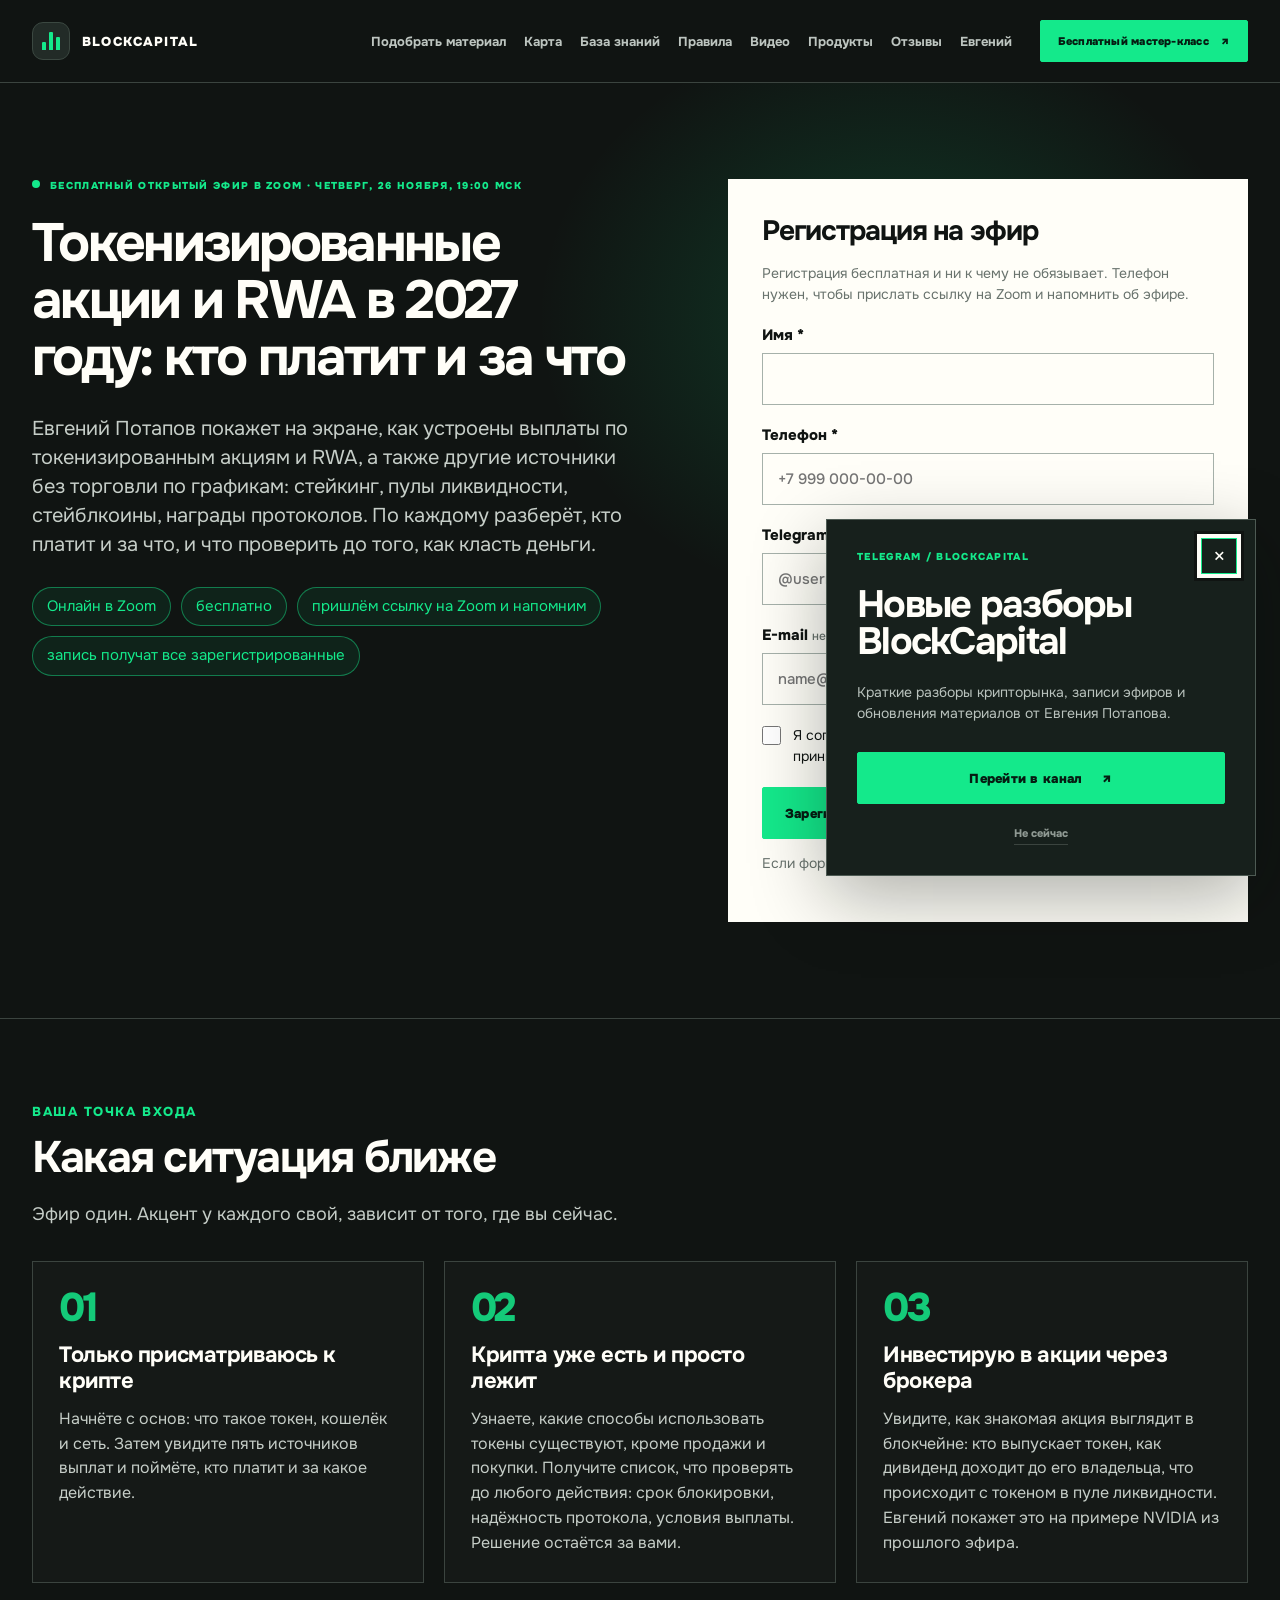
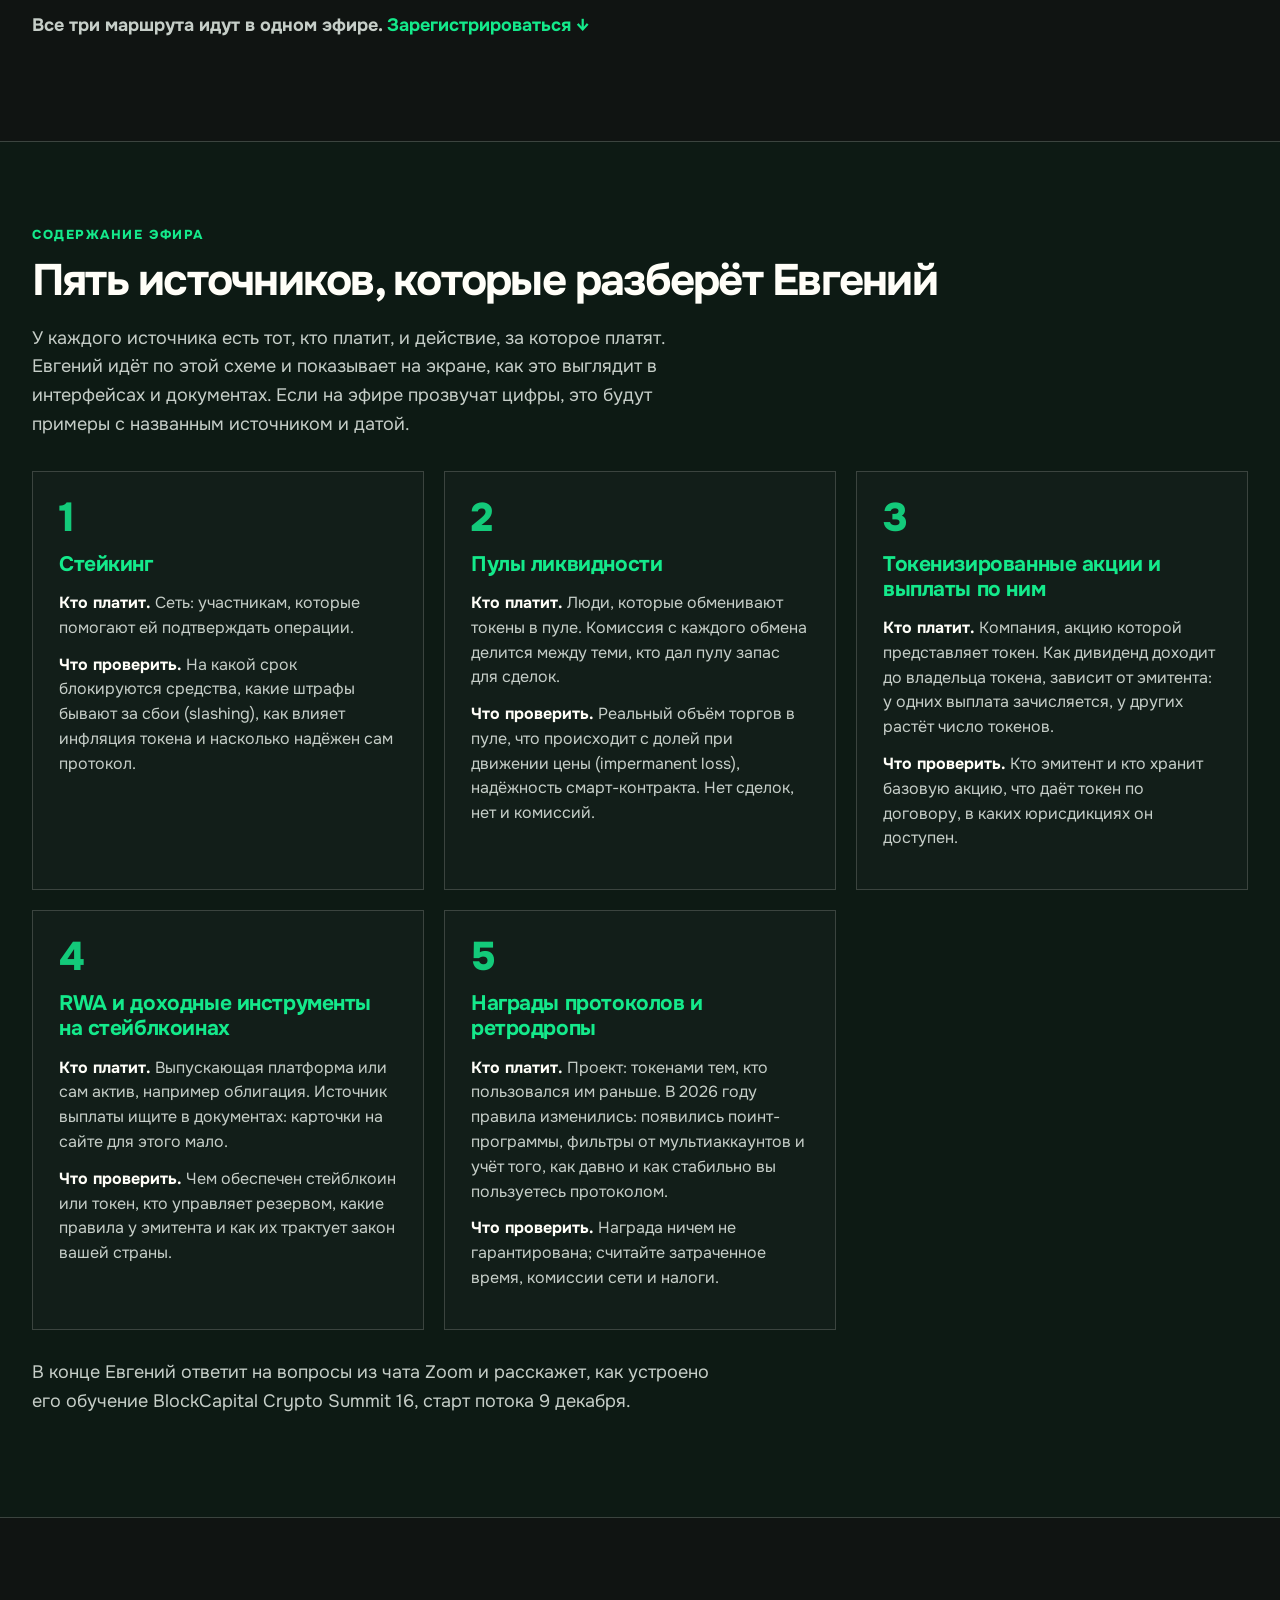
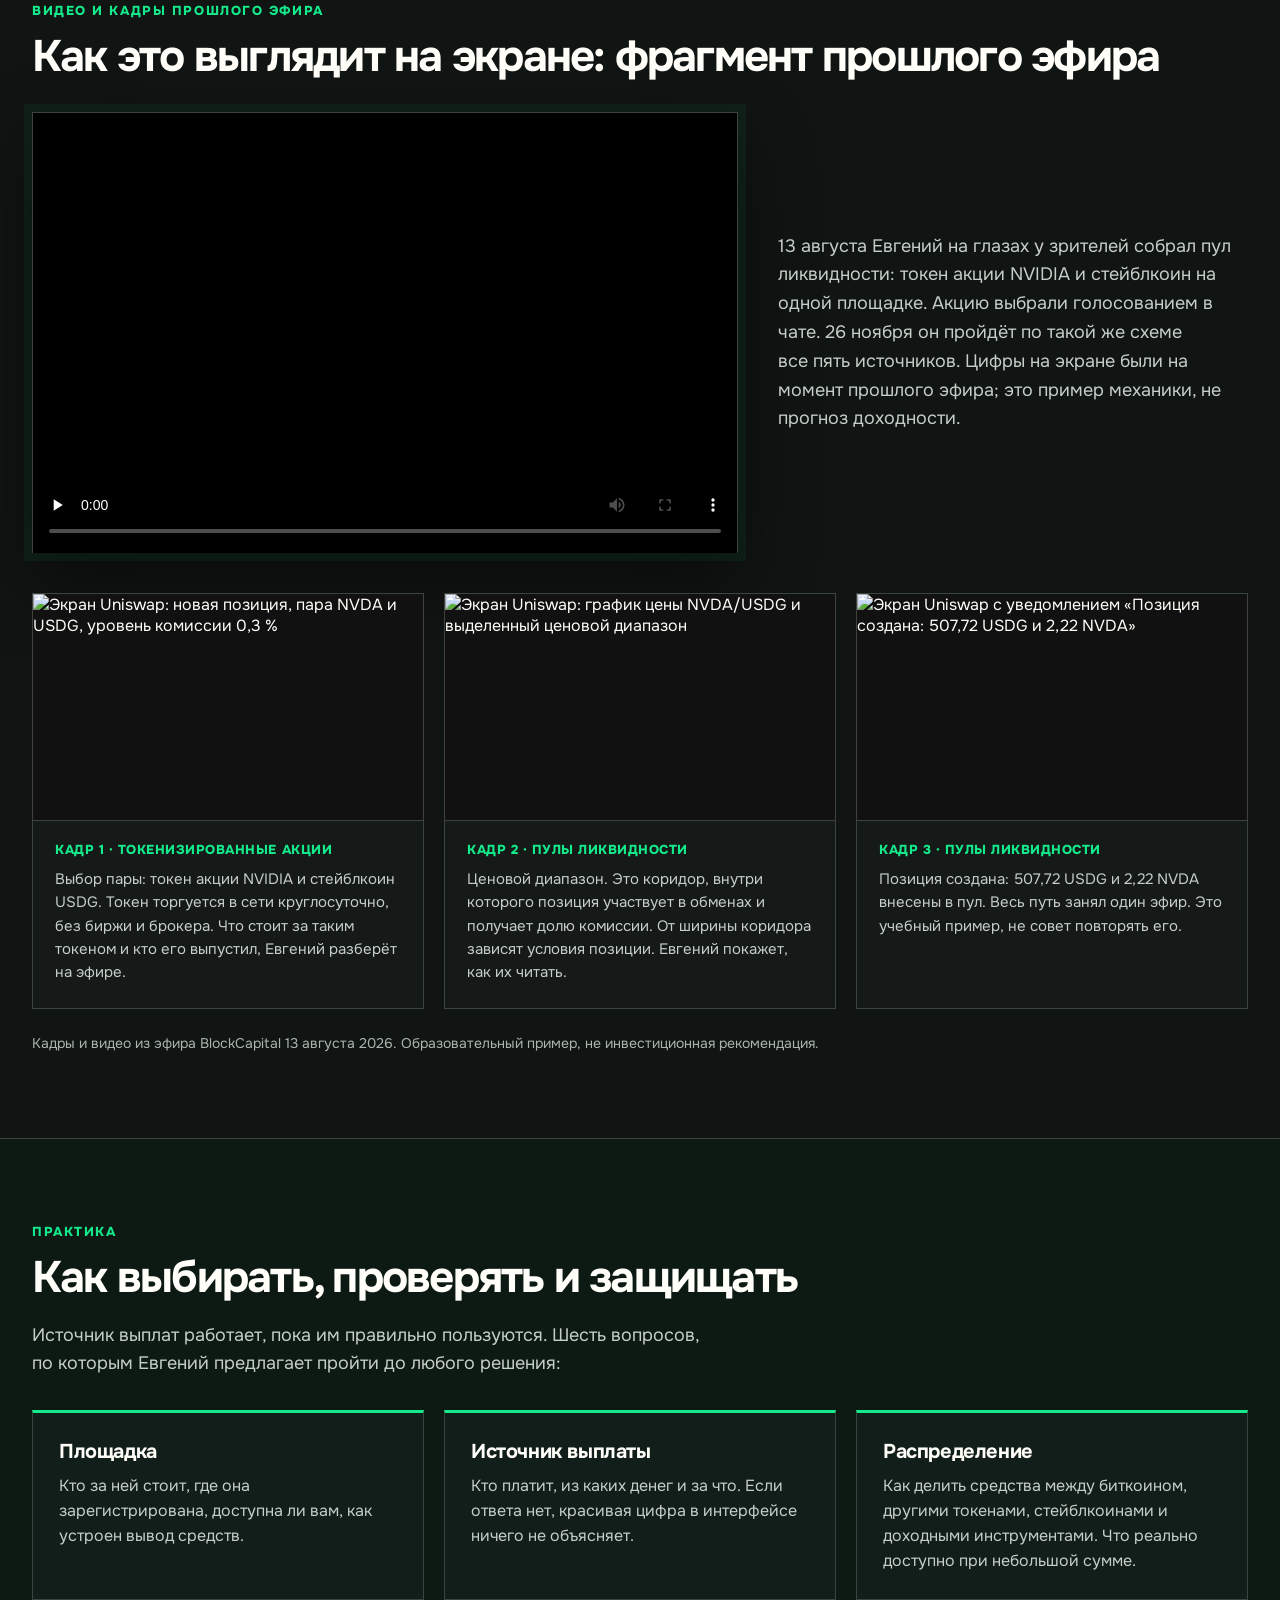
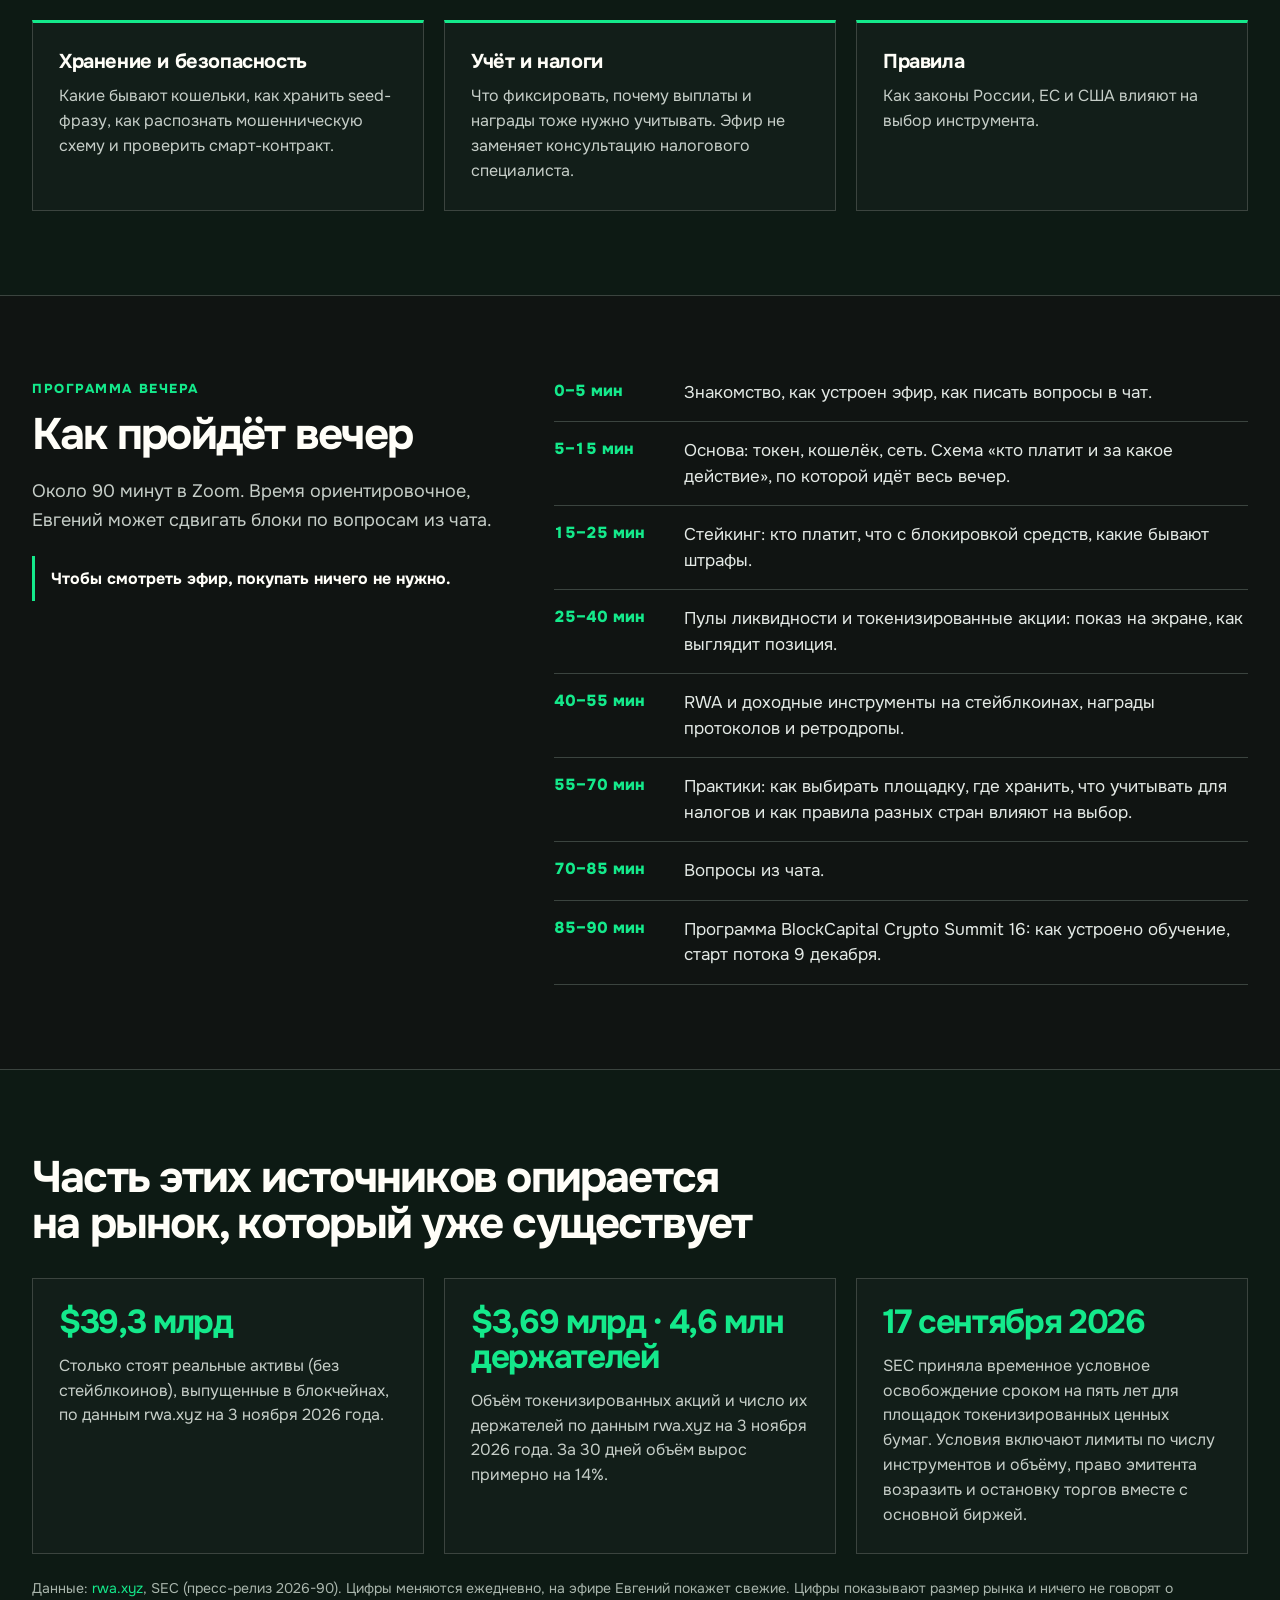
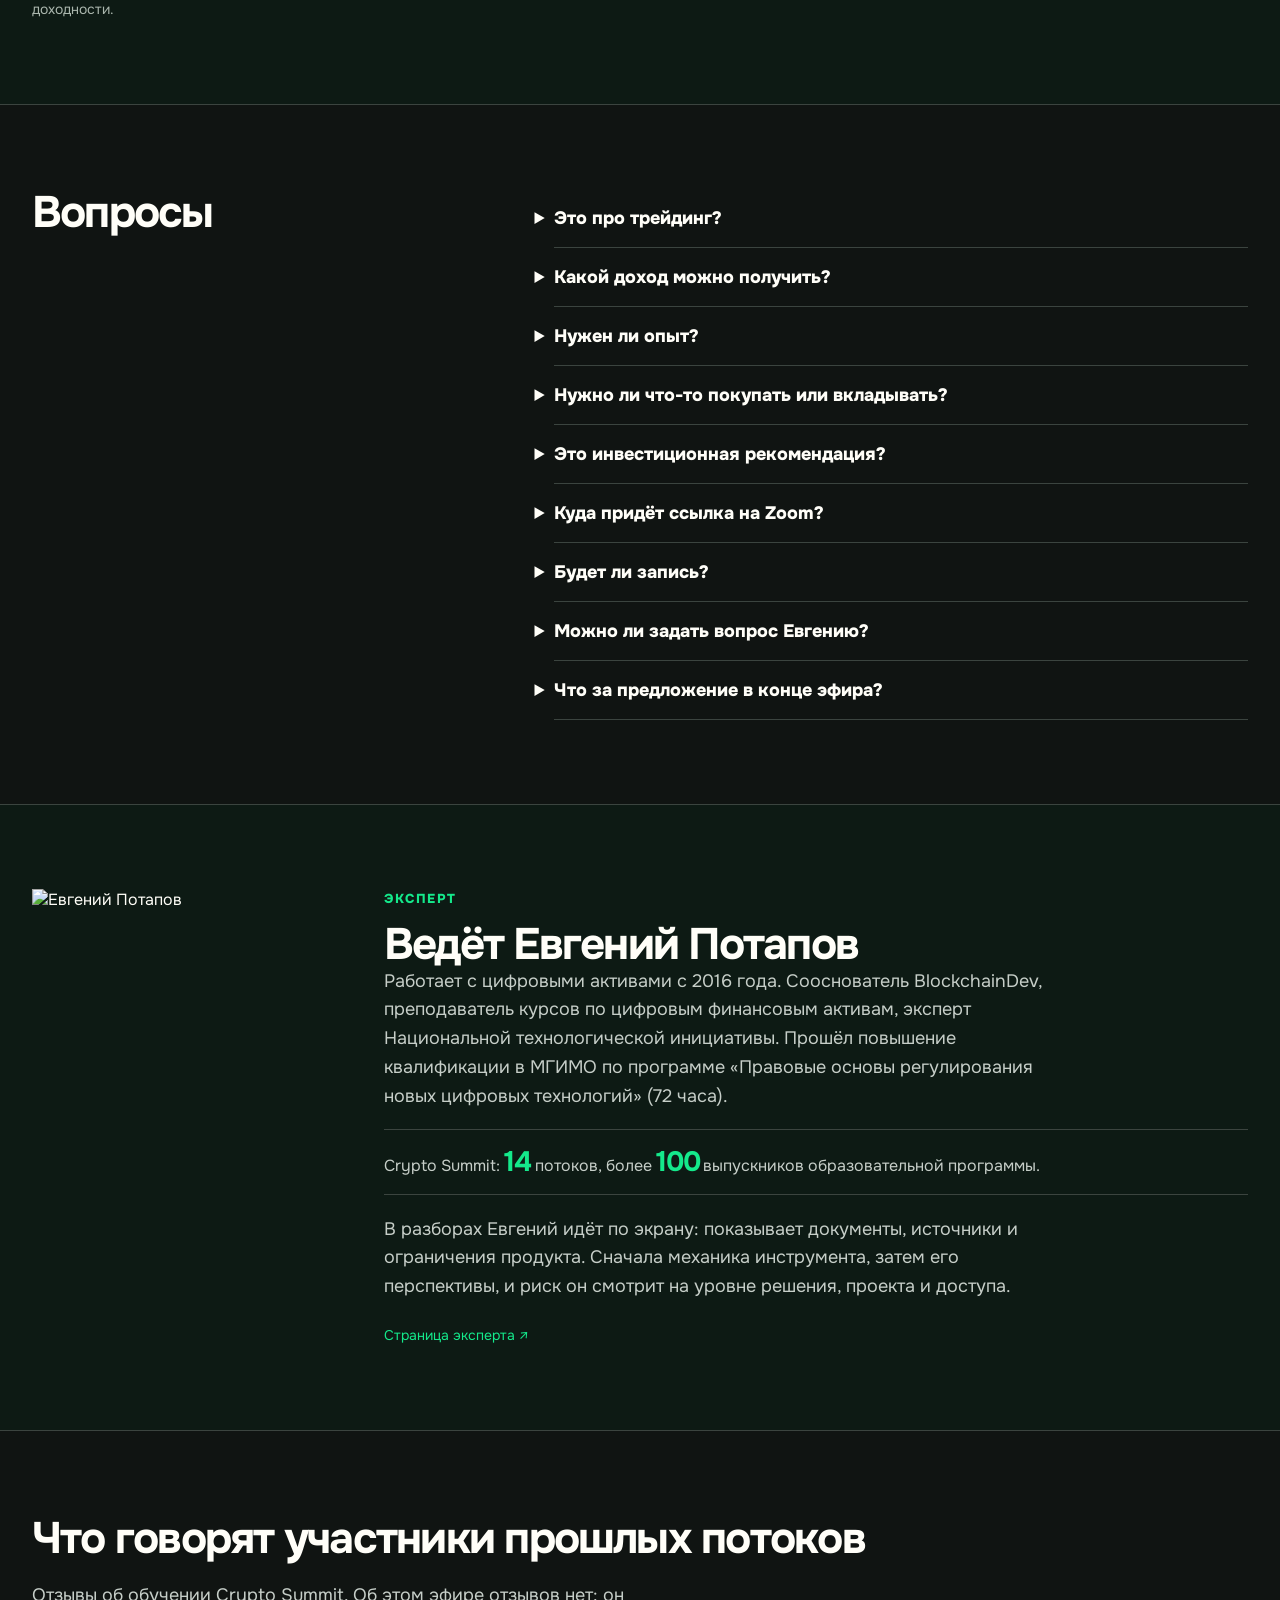
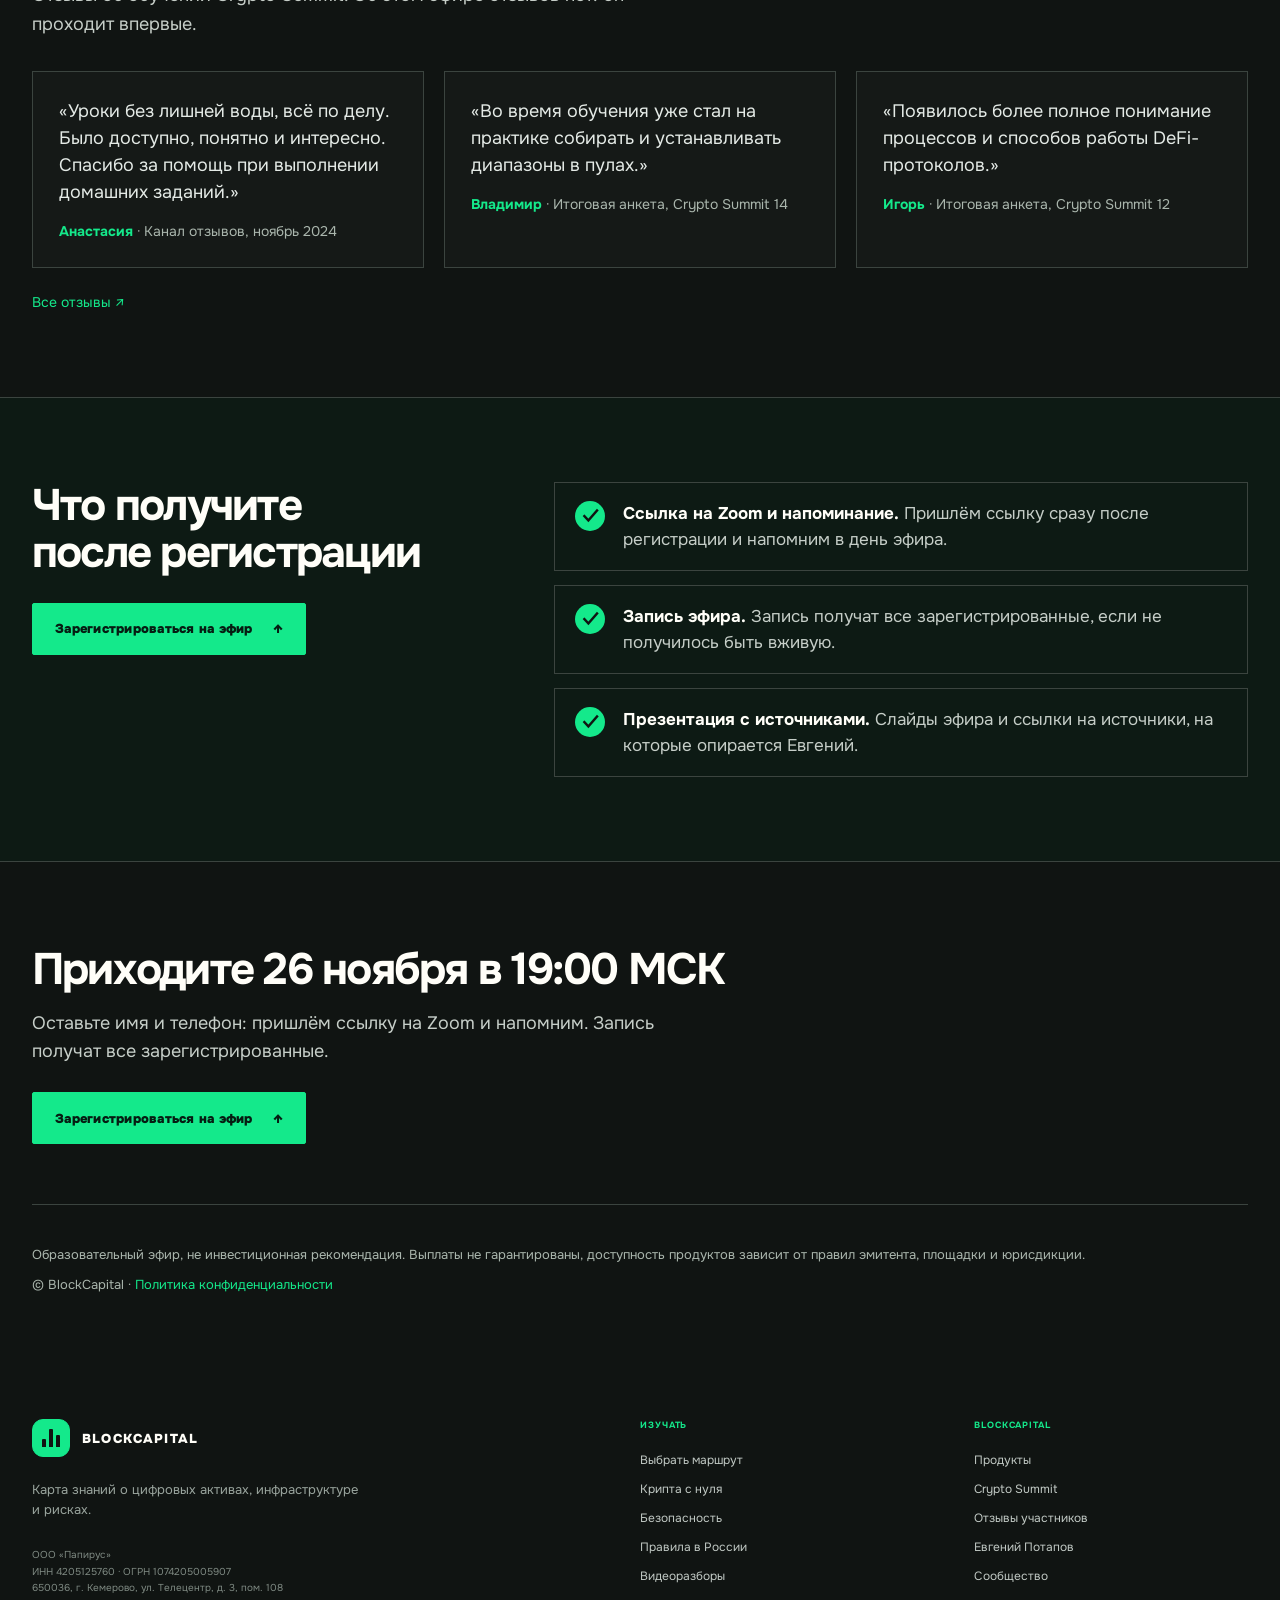
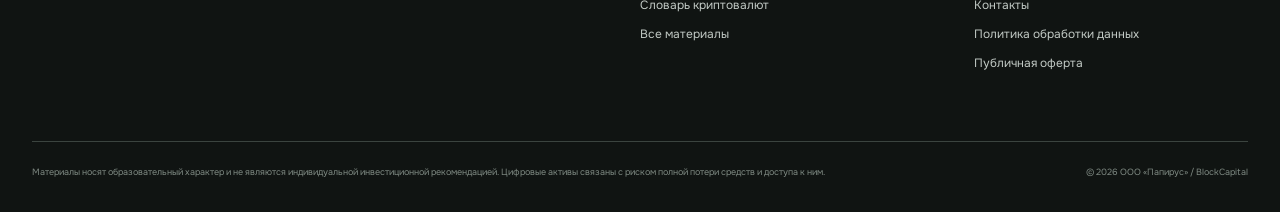
==== commit b97a4679: "Efir page: cohort start date 9 December Co-Authored-By: Claude Fable 5.2 <noreply@anthropic.com>" ====
--- a/rwa/index.html
+++ b/rwa/index.html
@@ -13,7 +13,7 @@
       .bc-entry-header .mobile-menu nav a { padding: 13px; border-bottom: 1px solid var(--line); font-size: 13px; font-weight: 800; }
     }
     @media (forced-colors: active) { .bc-entry-header .mobile-menu summary span { background: none; border-top: 2px solid ButtonText; } }
-  </style><div class="shell header-row"><a class="brand" href="https://theblockcapital.ru/" aria-label="BlockCapital — главная"><span class="brand-mark" aria-hidden="true"><i></i><i></i><i></i></span><span>BLOCKCAPITAL</span></a><nav class="desktop-nav" aria-label="Основная навигация"><a href="https://theblockcapital.ru/route/" data-metrika-goal="related_click" data-position="header_quiz" data-destination="route">Подобрать материал</a><a href="https://theblockcapital.ru/#map">Карта</a><a href="https://theblockcapital.ru/blog/">База знаний</a><a href="https://theblockcapital.ru/regulation/cryptocurrency-russia-2026/">Правила</a><a href="https://theblockcapital.ru/videos/">Видео</a><a href="https://theblockcapital.ru/products/">Продукты</a><a href="https://theblockcapital.ru/reviews/">Отзывы</a><a href="https://theblockcapital.ru/expert/evgeny-potapov/">Евгений</a></nav><a class="button button-small" href="https://theblockcapital.ru/academy/crypto-start/" data-metrika-goal="related_click" data-position="header_masterclass" data-destination="crypto-start">Бесплатный мастер-класс <span aria-hidden="true">↗</span></a><details class="mobile-menu"><summary aria-label="Открыть меню"><span></span><span></span></summary><nav aria-label="Мобильная навигация"><a class="mobile-masterclass" href="https://theblockcapital.ru/academy/crypto-start/" data-metrika-goal="related_click" data-position="mobile_header_masterclass" data-destination="crypto-start">Бесплатный мастер-класс ↗</a><a href="https://theblockcapital.ru/route/" data-metrika-goal="related_click" data-position="mobile_header_quiz" data-destination="route">Подобрать материал</a><a href="https://theblockcapital.ru/#map">Карта</a><a href="https://theblockcapital.ru/blog/">База знаний</a><a href="https://theblockcapital.ru/regulation/cryptocurrency-russia-2026/">Правила</a><a href="https://theblockcapital.ru/videos/">Видео</a><a href="https://theblockcapital.ru/products/">Продукты</a><a href="https://theblockcapital.ru/reviews/">Отзывы</a><a href="https://theblockcapital.ru/expert/evgeny-potapov/">Евгений</a><a href="https://theblockcapital.ru/academy/crypto-summit/">Crypto Summit</a><a href="https://theblockcapital.ru/community/">Сообщество</a><a href="https://theblockcapital.ru/contacts/">Контакты</a><a href="https://theblockcapital.ru/security/">Безопасность</a></nav></details></div></header><main id="content" tabindex="-1"><section class="ef-hero" data-astro-cid-yrrkajif><div class="ef-glow" aria-hidden="true" data-astro-cid-yrrkajif></div><div class="shell ef-grid" data-astro-cid-yrrkajif><div class="ef-copy" data-astro-cid-yrrkajif><span class="kicker kicker-green ef-kicker" data-astro-cid-yrrkajif>Бесплатный открытый эфир в Zoom · четверг, 26 ноября, 19:00 МСК</span><h1 data-astro-cid-yrrkajif>Токенизированные акции и RWA в 2027 году: кто платит и за что</h1><p class="ef-lead" data-astro-cid-yrrkajif>Евгений Потапов покажет на экране, как устроены выплаты по токенизированным акциям и RWA, а также другие источники без торговли по графикам: стейкинг, пулы ликвидности, стейблкоины, награды протоколов. По каждому разберёт, кто платит и за что, и что проверить до того, как класть деньги.</p><ul class="ef-chips" aria-label="Условия эфира" data-astro-cid-yrrkajif><li data-astro-cid-yrrkajif>Онлайн в Zoom</li><li data-astro-cid-yrrkajif>бесплатно</li><li data-astro-cid-yrrkajif>пришлём ссылку на Zoom и напомним</li><li data-astro-cid-yrrkajif>запись получат все зарегистрированные</li></ul></div><div class="ef-card" id="register" data-ef-card data-astro-cid-yrrkajif><div data-ef-gate data-astro-cid-yrrkajif><h2 data-astro-cid-yrrkajif>Регистрация на эфир</h2><p class="ef-hint" data-astro-cid-yrrkajif>Регистрация бесплатная и ни к чему не обязывает. Телефон нужен, чтобы прислать ссылку на Zoom и напомнить об эфире.</p><form class="ef-form" data-ef-form method="post" novalidate data-astro-cid-yrrkajif><label class="ef-field" for="ef-name" data-astro-cid-yrrkajif><span data-astro-cid-yrrkajif>Имя *</span><input id="ef-name" name="name" type="text" autocomplete="name" maxlength="120" required aria-describedby="ef-name-error" data-astro-cid-yrrkajif><small id="ef-name-error" class="ef-err" data-astro-cid-yrrkajif>Укажите имя.</small></label><label class="ef-field" for="ef-phone" data-astro-cid-yrrkajif><span data-astro-cid-yrrkajif>Телефон *</span><input id="ef-phone" name="phone" type="tel" autocomplete="tel" inputmode="tel" maxlength="24" required aria-describedby="ef-phone-error" placeholder="+7 999 000-00-00" data-astro-cid-yrrkajif><small id="ef-phone-error" class="ef-err" data-astro-cid-yrrkajif>Введите номер телефона: от 10 до 15 цифр.</small></label><label class="ef-field" for="ef-telegram" data-astro-cid-yrrkajif><span data-astro-cid-yrrkajif>Telegram <em data-astro-cid-yrrkajif>необязательно</em></span><input id="ef-telegram" name="telegram" type="text" autocomplete="username" autocapitalize="none" autocorrect="off" spellcheck="false" maxlength="100" aria-describedby="ef-telegram-error" placeholder="@username или t.me/username" data-astro-cid-yrrkajif><small id="ef-telegram-error" class="ef-err" data-astro-cid-yrrkajif>Укажите @username или ссылку t.me/username.</small></label><label class="ef-field" for="ef-email" data-astro-cid-yrrkajif><span data-astro-cid-yrrkajif>E-mail <em data-astro-cid-yrrkajif>необязательно</em></span><input id="ef-email" name="email" type="email" autocomplete="email" spellcheck="false" maxlength="180" aria-describedby="ef-email-error" placeholder="name@example.com" data-astro-cid-yrrkajif><small id="ef-email-error" class="ef-err" data-astro-cid-yrrkajif>Укажите корректный e-mail.</small></label><label class="ef-consent" data-astro-cid-yrrkajif><input name="consent" type="checkbox" required aria-describedby="ef-consent-error" data-astro-cid-yrrkajif><span data-astro-cid-yrrkajif>Я согласен(на) на обработку персональных данных и принимаю <a href="https://theblockcapital.ru/privacy/" target="_blank" rel="noreferrer" data-astro-cid-yrrkajif>политику конфиденциальности</a>. *</span></label><small id="ef-consent-error" class="ef-err" data-ef-consent-error hidden data-astro-cid-yrrkajif>Подтвердите согласие.</small><label class="ef-honeypot" aria-hidden="true" data-astro-cid-yrrkajif>Не заполняйте это поле<input name="website" type="text" tabindex="-1" autocomplete="off" data-astro-cid-yrrkajif></label><p class="ef-error" data-ef-error role="alert" hidden data-astro-cid-yrrkajif>Не удалось отправить форму. Проверьте соединение и попробуйте ещё раз: ответы остались в полях.</p><button class="button" type="submit" data-ef-submit disabled data-astro-cid-yrrkajif>Зарегистрироваться на эфир <span aria-hidden="true" data-astro-cid-yrrkajif>↗</span></button></form><p class="ef-help" data-astro-cid-yrrkajif>Если форма не работает, <a href="https://t.me/Yan_Lukashin" target="_blank" rel="noreferrer" data-astro-cid-yrrkajif>напишите Яну</a>.</p></div><div class="ef-done" data-ef-done hidden data-astro-cid-yrrkajif><h2 tabindex="-1" data-ef-done-heading data-astro-cid-yrrkajif>Вы зарегистрированы</h2><p data-astro-cid-yrrkajif>Пришлём ссылку на Zoom и напомним в день эфира. Запись получат все зарегистрированные.</p><p class="ef-event" data-astro-cid-yrrkajif><b data-astro-cid-yrrkajif>26 ноября, четверг, 19:00 МСК</b><br data-astro-cid-yrrkajif>Онлайн в Zoom. Ссылку на Zoom пришлём после регистрации и напомним в день эфира.</p><div class="ef-actions" data-astro-cid-yrrkajif><button class="button" type="button" data-ef-ics data-astro-cid-yrrkajif>Добавить в календарь <span aria-hidden="true" data-astro-cid-yrrkajif>↓</span></button><a class="button button-ghost" href="https://t.me/theBlockCapital" target="_blank" rel="noreferrer" data-ef-tg data-astro-cid-yrrkajif>Telegram-канал <span aria-hidden="true" data-astro-cid-yrrkajif>↗</span></a></div></div></div></div><noscript><p class="shell ef-noscript" data-astro-cid-yrrkajif>Для отправки формы нужен JavaScript. Если он недоступен, <a href="https://t.me/Yan_Lukashin" target="_blank" rel="noreferrer" data-astro-cid-yrrkajif>напишите Яну</a>.</p></noscript></section><section class="ef-section" aria-labelledby="ef-sit-h" data-astro-cid-yrrkajif><div class="shell" data-astro-cid-yrrkajif><span class="ef-eyebrow" data-astro-cid-yrrkajif>Ваша точка входа</span><h2 id="ef-sit-h" data-astro-cid-yrrkajif>Какая ситуация ближе</h2><p class="ef-p ef-intro" data-astro-cid-yrrkajif>Эфир один. Акцент у каждого свой, зависит от того, где вы сейчас.</p><ul class="ef-sit" data-astro-cid-yrrkajif><li class="ef-reveal" data-astro-cid-yrrkajif><span class="ef-num" aria-hidden="true" data-astro-cid-yrrkajif>01</span><h3 data-astro-cid-yrrkajif>Только присматриваюсь к крипте</h3><p data-astro-cid-yrrkajif>Начнёте с основ: что такое токен, кошелёк и сеть. Затем увидите пять источников выплат и поймёте, кто платит и за какое действие.</p></li><li class="ef-reveal" data-astro-cid-yrrkajif><span class="ef-num" aria-hidden="true" data-astro-cid-yrrkajif>02</span><h3 data-astro-cid-yrrkajif>Крипта уже есть и просто лежит</h3><p data-astro-cid-yrrkajif>Узнаете, какие способы использовать токены существуют, кроме продажи и покупки. Получите список, что проверять до любого действия: срок блокировки, надёжность протокола, условия выплаты. Решение остаётся за вами.</p></li><li class="ef-reveal" data-astro-cid-yrrkajif><span class="ef-num" aria-hidden="true" data-astro-cid-yrrkajif>03</span><h3 data-astro-cid-yrrkajif>Инвестирую в акции через брокера</h3><p data-astro-cid-yrrkajif>Увидите, как знакомая акция выглядит в блокчейне: кто выпускает токен, как дивиденд доходит до его владельца, что происходит с токеном в пуле ликвидности. Евгений покажет это на примере NVIDIA из прошлого эфира.</p></li></ul><p class="ef-p ef-anchor" data-astro-cid-yrrkajif>Все три маршрута идут в одном эфире. <a href="#register" data-ef-cta data-astro-cid-yrrkajif>Зарегистрироваться ↓</a></p></div></section><section class="ef-section ef-alt" aria-labelledby="ef-src-h" data-astro-cid-yrrkajif><div class="shell" data-astro-cid-yrrkajif><span class="ef-eyebrow" data-astro-cid-yrrkajif>Содержание эфира</span><h2 id="ef-src-h" data-astro-cid-yrrkajif>Пять источников, которые разберёт Евгений</h2><p class="ef-p ef-intro" data-astro-cid-yrrkajif>У каждого источника есть тот, кто платит, и действие, за которое платят. Евгений идёт по этой схеме и показывает на экране, как это выглядит в интерфейсах и документах. Если на эфире прозвучат цифры, это будут примеры с названным источником и датой.</p><ol class="ef-sources" data-astro-cid-yrrkajif><li class="ef-reveal" data-astro-cid-yrrkajif><span class="ef-num" aria-hidden="true" data-astro-cid-yrrkajif>1</span><h3 data-astro-cid-yrrkajif>Стейкинг</h3><p data-astro-cid-yrrkajif><b data-astro-cid-yrrkajif>Кто платит.</b> Сеть: участникам, которые помогают ей подтверждать операции.</p><p data-astro-cid-yrrkajif><b data-astro-cid-yrrkajif>Что проверить.</b> На какой срок блокируются средства, какие штрафы бывают за сбои (slashing), как влияет инфляция токена и насколько надёжен сам протокол.</p></li><li class="ef-reveal" data-astro-cid-yrrkajif><span class="ef-num" aria-hidden="true" data-astro-cid-yrrkajif>2</span><h3 data-astro-cid-yrrkajif>Пулы ликвидности</h3><p data-astro-cid-yrrkajif><b data-astro-cid-yrrkajif>Кто платит.</b> Люди, которые обменивают токены в пуле. Комиссия с каждого обмена делится между теми, кто дал пулу запас для сделок.</p><p data-astro-cid-yrrkajif><b data-astro-cid-yrrkajif>Что проверить.</b> Реальный объём торгов в пуле, что происходит с долей при движении цены (impermanent loss), надёжность смарт-контракта. Нет сделок, нет и комиссий.</p></li><li class="ef-reveal" data-astro-cid-yrrkajif><span class="ef-num" aria-hidden="true" data-astro-cid-yrrkajif>3</span><h3 data-astro-cid-yrrkajif>Токенизированные акции и выплаты по ним</h3><p data-astro-cid-yrrkajif><b data-astro-cid-yrrkajif>Кто платит.</b> Компания, акцию которой представляет токен. Как дивиденд доходит до владельца токена, зависит от эмитента: у одних выплата зачисляется, у других растёт число токенов.</p><p data-astro-cid-yrrkajif><b data-astro-cid-yrrkajif>Что проверить.</b> Кто эмитент и кто хранит базовую акцию, что даёт токен по договору, в каких юрисдикциях он доступен.</p></li><li class="ef-reveal" data-astro-cid-yrrkajif><span class="ef-num" aria-hidden="true" data-astro-cid-yrrkajif>4</span><h3 data-astro-cid-yrrkajif>RWA и доходные инструменты на стейблкоинах</h3><p data-astro-cid-yrrkajif><b data-astro-cid-yrrkajif>Кто платит.</b> Выпускающая платформа или сам актив, например облигация. Источник выплаты ищите в документах: карточки на сайте для этого мало.</p><p data-astro-cid-yrrkajif><b data-astro-cid-yrrkajif>Что проверить.</b> Чем обеспечен стейблкоин или токен, кто управляет резервом, какие правила у эмитента и как их трактует закон вашей страны.</p></li><li class="ef-reveal" data-astro-cid-yrrkajif><span class="ef-num" aria-hidden="true" data-astro-cid-yrrkajif>5</span><h3 data-astro-cid-yrrkajif>Награды протоколов и ретродропы</h3><p data-astro-cid-yrrkajif><b data-astro-cid-yrrkajif>Кто платит.</b> Проект: токенами тем, кто пользовался им раньше. В 2026 году правила изменились: появились поинт-программы, фильтры от мультиаккаунтов и учёт того, как давно и как стабильно вы пользуетесь протоколом.</p><p data-astro-cid-yrrkajif><b data-astro-cid-yrrkajif>Что проверить.</b> Награда ничем не гарантирована; считайте затраченное время, комиссии сети и налоги.</p></li></ol><p class="ef-p" data-astro-cid-yrrkajif>В конце Евгений ответит на вопросы из чата Zoom и расскажет, как устроено его обучение BlockCapital Crypto Summit 16, старт потока 8 декабря.</p></div></section><section class="ef-section" aria-labelledby="ef-screen-h" data-astro-cid-yrrkajif><div class="shell" data-astro-cid-yrrkajif><span class="ef-eyebrow" data-astro-cid-yrrkajif>Видео и кадры прошлого эфира</span><h2 id="ef-screen-h" data-astro-cid-yrrkajif>Как это выглядит на экране: фрагмент прошлого эфира</h2><div class="ef-video" data-astro-cid-yrrkajif><div class="ef-player" data-astro-cid-yrrkajif><video crossorigin="anonymous" controls playsinline preload="none" width="1280" height="800" poster="https://storage.yandexcloud.net/blockcapital-replay-media/teasers/efir-nov26-nvda-pool-poster-v1.webp" aria-label="Фрагмент эфира 13 августа: Евгений Потапов собирает пул ликвидности с токеном акции NVIDIA" data-astro-cid-yrrkajif><source src="https://storage.yandexcloud.net/blockcapital-replay-media/teasers/efir-nov26-nvda-pool-v1.mp4" type="video/mp4" data-astro-cid-yrrkajif><track kind="subtitles" srclang="ru" label="Русские субтитры" src="https://storage.yandexcloud.net/blockcapital-replay-media/teasers/efir-nov26-nvda-pool-v1.ru.vtt" default data-astro-cid-yrrkajif>Ваш браузер не поддерживает воспроизведение видео.</video></div><p class="ef-p ef-caption" data-astro-cid-yrrkajif>13 августа Евгений на глазах у зрителей собрал пул ликвидности: токен акции NVIDIA и стейблкоин на одной площадке. Акцию выбрали голосованием в чате. 26 ноября он пройдёт по такой же схеме все пять источников. Цифры на экране были на момент прошлого эфира; это пример механики, не прогноз доходности.</p></div><ol class="ef-frames" data-astro-cid-yrrkajif><li class="ef-reveal" data-astro-cid-yrrkajif><img src="https://theblockcapital.ru/efir/liquidity-pool-pair.webp" alt="Экран Uniswap: новая позиция, пара NVDA и USDG, уровень комиссии 0,3 %" width="1200" height="698" loading="lazy" decoding="async" data-astro-cid-yrrkajif><div data-astro-cid-yrrkajif><span class="ef-tag" data-astro-cid-yrrkajif>Кадр 1 · токенизированные акции</span><p data-astro-cid-yrrkajif>Выбор пары: токен акции NVIDIA и стейблкоин USDG. Токен торгуется в сети круглосуточно, без биржи и брокера. Что стоит за таким токеном и кто его выпустил, Евгений разберёт на эфире.</p></div></li><li class="ef-reveal" data-astro-cid-yrrkajif><img src="https://theblockcapital.ru/efir/liquidity-pool-range.webp" alt="Экран Uniswap: график цены NVDA/USDG и выделенный ценовой диапазон" width="1200" height="698" loading="lazy" decoding="async" data-astro-cid-yrrkajif><div data-astro-cid-yrrkajif><span class="ef-tag" data-astro-cid-yrrkajif>Кадр 2 · пулы ликвидности</span><p data-astro-cid-yrrkajif>Ценовой диапазон. Это коридор, внутри которого позиция участвует в обменах и получает долю комиссии. От ширины коридора зависят условия позиции. Евгений покажет, как их читать.</p></div></li><li class="ef-reveal" data-astro-cid-yrrkajif><img src="https://theblockcapital.ru/efir/liquidity-pool-created.webp" alt="Экран Uniswap с уведомлением «Позиция создана: 507,72 USDG и 2,22 NVDA»" width="1200" height="698" loading="lazy" decoding="async" data-astro-cid-yrrkajif><div data-astro-cid-yrrkajif><span class="ef-tag" data-astro-cid-yrrkajif>Кадр 3 · пулы ликвидности</span><p data-astro-cid-yrrkajif>Позиция создана: 507,72 USDG и 2,22 NVDA внесены в пул. Весь путь занял один эфир. Это учебный пример, не совет повторять его.</p></div></li></ol><p class="ef-note" data-astro-cid-yrrkajif>Кадры и видео из эфира BlockCapital 13 августа 2026. Образовательный пример, не инвестиционная рекомендация.</p></div></section><section class="ef-section ef-alt" aria-labelledby="ef-practice-h" data-astro-cid-yrrkajif><div class="shell" data-astro-cid-yrrkajif><span class="ef-eyebrow" data-astro-cid-yrrkajif>Практика</span><h2 id="ef-practice-h" data-astro-cid-yrrkajif>Как выбирать, проверять и защищать</h2><p class="ef-p ef-intro" data-astro-cid-yrrkajif>Источник выплат работает, пока им правильно пользуются. Шесть вопросов, по которым Евгений предлагает пройти до любого решения:</p><ul class="ef-practice" data-astro-cid-yrrkajif><li class="ef-reveal" data-astro-cid-yrrkajif><h3 data-astro-cid-yrrkajif>Площадка</h3><p data-astro-cid-yrrkajif>Кто за ней стоит, где она зарегистрирована, доступна ли вам, как устроен вывод средств.</p></li><li class="ef-reveal" data-astro-cid-yrrkajif><h3 data-astro-cid-yrrkajif>Источник выплаты</h3><p data-astro-cid-yrrkajif>Кто платит, из каких денег и за что. Если ответа нет, красивая цифра в интерфейсе ничего не объясняет.</p></li><li class="ef-reveal" data-astro-cid-yrrkajif><h3 data-astro-cid-yrrkajif>Распределение</h3><p data-astro-cid-yrrkajif>Как делить средства между биткоином, другими токенами, стейблкоинами и доходными инструментами. Что реально доступно при небольшой сумме.</p></li><li class="ef-reveal" data-astro-cid-yrrkajif><h3 data-astro-cid-yrrkajif>Хранение и безопасность</h3><p data-astro-cid-yrrkajif>Какие бывают кошельки, как хранить seed-фразу, как распознать мошенническую схему и проверить смарт-контракт.</p></li><li class="ef-reveal" data-astro-cid-yrrkajif><h3 data-astro-cid-yrrkajif>Учёт и налоги</h3><p data-astro-cid-yrrkajif>Что фиксировать, почему выплаты и награды тоже нужно учитывать. Эфир не заменяет консультацию налогового специалиста.</p></li><li class="ef-reveal" data-astro-cid-yrrkajif><h3 data-astro-cid-yrrkajif>Правила</h3><p data-astro-cid-yrrkajif>Как законы России, ЕС и США влияют на выбор инструмента.</p></li></ul></div></section><section class="ef-section" aria-labelledby="ef-plan-h" data-astro-cid-yrrkajif><div class="shell ef-block" data-astro-cid-yrrkajif><div data-astro-cid-yrrkajif><span class="ef-eyebrow" data-astro-cid-yrrkajif>Программа вечера</span><h2 id="ef-plan-h" data-astro-cid-yrrkajif>Как пройдёт вечер</h2><p class="ef-p ef-intro" data-astro-cid-yrrkajif>Около 90 минут в Zoom. Время ориентировочное, Евгений может сдвигать блоки по вопросам из чата.</p><p class="ef-plan-note" data-astro-cid-yrrkajif>Чтобы смотреть эфир, покупать ничего не нужно.</p></div><ol class="ef-plan" data-astro-cid-yrrkajif><li data-astro-cid-yrrkajif><span class="ef-time" data-astro-cid-yrrkajif>0–5 мин</span><p data-astro-cid-yrrkajif>Знакомство, как устроен эфир, как писать вопросы в чат.</p></li><li data-astro-cid-yrrkajif><span class="ef-time" data-astro-cid-yrrkajif>5–15 мин</span><p data-astro-cid-yrrkajif>Основа: токен, кошелёк, сеть. Схема «кто платит и за какое действие», по которой идёт весь вечер.</p></li><li data-astro-cid-yrrkajif><span class="ef-time" data-astro-cid-yrrkajif>15–25 мин</span><p data-astro-cid-yrrkajif>Стейкинг: кто платит, что с блокировкой средств, какие бывают штрафы.</p></li><li data-astro-cid-yrrkajif><span class="ef-time" data-astro-cid-yrrkajif>25–40 мин</span><p data-astro-cid-yrrkajif>Пулы ликвидности и токенизированные акции: показ на экране, как выглядит позиция.</p></li><li data-astro-cid-yrrkajif><span class="ef-time" data-astro-cid-yrrkajif>40–55 мин</span><p data-astro-cid-yrrkajif>RWA и доходные инструменты на стейблкоинах, награды протоколов и ретродропы.</p></li><li data-astro-cid-yrrkajif><span class="ef-time" data-astro-cid-yrrkajif>55–70 мин</span><p data-astro-cid-yrrkajif>Практики: как выбирать площадку, где хранить, что учитывать для налогов и как правила разных стран влияют на выбор.</p></li><li data-astro-cid-yrrkajif><span class="ef-time" data-astro-cid-yrrkajif>70–85 мин</span><p data-astro-cid-yrrkajif>Вопросы из чата.</p></li><li data-astro-cid-yrrkajif><span class="ef-time" data-astro-cid-yrrkajif>85–90 мин</span><p data-astro-cid-yrrkajif>Программа BlockCapital Crypto Summit 16: как устроено обучение, старт потока 8 декабря.</p></li></ol></div></section><section class="ef-section ef-alt" aria-labelledby="ef-data-h" data-astro-cid-yrrkajif><div class="shell" data-astro-cid-yrrkajif><h2 id="ef-data-h" data-astro-cid-yrrkajif>Часть этих источников опирается на рынок, который уже существует</h2><div class="ef-cards" data-astro-cid-yrrkajif><article class="ef-stat ef-reveal" data-astro-cid-yrrkajif><strong data-astro-cid-yrrkajif>$39,3 млрд</strong><p data-astro-cid-yrrkajif>Столько стоят реальные активы (без стейблкоинов), выпущенные в блокчейнах, по данным rwa.xyz на 3 ноября 2026 года.</p></article><article class="ef-stat ef-reveal" data-astro-cid-yrrkajif><strong data-astro-cid-yrrkajif>$3,69 млрд · 4,6 млн держателей</strong><p data-astro-cid-yrrkajif>Объём токенизированных акций и число их держателей по данным rwa.xyz на 3 ноября 2026 года. За 30 дней объём вырос примерно на 14%.</p></article><article class="ef-stat ef-reveal" data-astro-cid-yrrkajif><strong data-astro-cid-yrrkajif>17 сентября 2026</strong><p data-astro-cid-yrrkajif>SEC приняла временное условное освобождение сроком на пять лет для площадок токенизированных ценных бумаг. Условия включают лимиты по числу инструментов и объёму, право эмитента возразить и остановку торгов вместе с основной биржей.</p></article></div><p class="ef-note" data-astro-cid-yrrkajif>Данные: <a href="https://app.rwa.xyz/" target="_blank" rel="noreferrer" data-astro-cid-yrrkajif>rwa.xyz</a>, SEC (пресс-релиз 2026-90). Цифры меняются ежедневно, на эфире Евгений покажет свежие. Цифры показывают размер рынка и ничего не говорят о доходности.</p></div></section><section class="ef-section" aria-labelledby="ef-faq-h" data-astro-cid-yrrkajif><div class="shell ef-block" data-astro-cid-yrrkajif><h2 id="ef-faq-h" data-astro-cid-yrrkajif>Вопросы</h2><div class="ef-faq" data-astro-cid-yrrkajif><details data-astro-cid-yrrkajif><summary data-astro-cid-yrrkajif>Это про трейдинг?</summary><p data-astro-cid-yrrkajif>Нет. Торговать по графикам на эфире не будем: речь о выплатах, которые получают за другое действие.</p></details><details data-astro-cid-yrrkajif><summary data-astro-cid-yrrkajif>Какой доход можно получить?</summary><p data-astro-cid-yrrkajif>Эфир не называет ожидаемую доходность. Выплаты зависят от рынка, площадки и условий каждого источника и не гарантированы. Если прозвучит цифра, Евгений покажет, откуда она и на какую дату.</p></details><details data-astro-cid-yrrkajif><summary data-astro-cid-yrrkajif>Нужен ли опыт?</summary><p data-astro-cid-yrrkajif>Нет. Евгений начинает с базового: что такое токен, кошелёк, сеть. Тем, кто в теме, пригодится проверка источников и практики.</p></details><details data-astro-cid-yrrkajif><summary data-astro-cid-yrrkajif>Нужно ли что-то покупать или вкладывать?</summary><p data-astro-cid-yrrkajif>Нет. На эфире показывают устройство и цифры. Решения о деньгах вы принимаете сами.</p></details><details data-astro-cid-yrrkajif><summary data-astro-cid-yrrkajif>Это инвестиционная рекомендация?</summary><p data-astro-cid-yrrkajif>Нет. Материал образовательный. Мы не советуем покупать или продавать конкретные активы.</p></details><details data-astro-cid-yrrkajif><summary data-astro-cid-yrrkajif>Куда придёт ссылка на Zoom?</summary><p data-astro-cid-yrrkajif>Пришлём её после регистрации и напомним в день эфира.</p></details><details data-astro-cid-yrrkajif><summary data-astro-cid-yrrkajif>Будет ли запись?</summary><p data-astro-cid-yrrkajif>Да. Запись получат все, кто зарегистрировался.</p></details><details data-astro-cid-yrrkajif><summary data-astro-cid-yrrkajif>Можно ли задать вопрос Евгению?</summary><p data-astro-cid-yrrkajif>Да. Пишите в чат Zoom во время эфира.</p></details><details data-astro-cid-yrrkajif><summary data-astro-cid-yrrkajif>Что за предложение в конце эфира?</summary><p data-astro-cid-yrrkajif>Евгений расскажет о программе обучения BlockCapital Crypto Summit 16, старт потока 8 декабря. Чтобы посмотреть эфир, покупать ничего не нужно.</p></details></div></div></section><section class="ef-section ef-alt" aria-labelledby="ef-host-h" data-astro-cid-yrrkajif><div class="shell ef-host" data-astro-cid-yrrkajif><img src="https://theblockcapital.ru/evgeniy-potapov-720.webp" srcset="https://theblockcapital.ru/evgeniy-potapov-400.webp 400w, https://theblockcapital.ru/evgeniy-potapov-720.webp 720w, https://theblockcapital.ru/evgeniy-potapov-1084.webp 1084w" sizes="(max-width: 660px) 240px, 300px" alt="Евгений Потапов" width="1084" height="1650" loading="lazy" decoding="async" data-astro-cid-yrrkajif><div data-astro-cid-yrrkajif><span class="ef-eyebrow" data-astro-cid-yrrkajif>Эксперт</span><h2 id="ef-host-h" data-astro-cid-yrrkajif>Ведёт Евгений Потапов</h2><p class="ef-p ef-first" data-astro-cid-yrrkajif>Работает с цифровыми активами с 2016 года. Сооснователь BlockchainDev, преподаватель курсов по цифровым финансовым активам, эксперт Национальной технологической инициативы. Прошёл повышение квалификации в МГИМО по программе «Правовые основы регулирования новых цифровых технологий» (72 часа).</p><p class="ef-facts" data-astro-cid-yrrkajif>Crypto Summit: <strong data-astro-cid-yrrkajif>14</strong> потоков, более <strong data-astro-cid-yrrkajif>100</strong> выпускников образовательной программы.</p><p class="ef-p" data-astro-cid-yrrkajif>В разборах Евгений идёт по экрану: показывает документы, источники и ограничения продукта. Сначала механика инструмента, затем его перспективы, и риск он смотрит на уровне решения, проекта и доступа.</p><p class="ef-note" data-astro-cid-yrrkajif><a href="https://theblockcapital.ru/expert/evgeny-potapov/" data-astro-cid-yrrkajif>Страница эксперта ↗</a></p></div></div></section><section class="ef-section" aria-labelledby="ef-rev-h" data-astro-cid-yrrkajif><div class="shell" data-astro-cid-yrrkajif><h2 id="ef-rev-h" data-astro-cid-yrrkajif>Что говорят участники прошлых потоков</h2><p class="ef-p ef-intro" data-astro-cid-yrrkajif>Отзывы об обучении Crypto Summit. Об этом эфире отзывов нет: он проходит впервые.</p><ul class="ef-reviews" data-astro-cid-yrrkajif><li class="ef-reveal" data-astro-cid-yrrkajif><blockquote data-astro-cid-yrrkajif><p data-astro-cid-yrrkajif>«Уроки без лишней воды, всё по делу. Было доступно, понятно и интересно. Спасибо за помощь при выполнении домашних заданий.»</p></blockquote><footer data-astro-cid-yrrkajif><b data-astro-cid-yrrkajif>Анастасия</b> · Канал отзывов, ноябрь 2024</footer></li><li class="ef-reveal" data-astro-cid-yrrkajif><blockquote data-astro-cid-yrrkajif><p data-astro-cid-yrrkajif>«Во время обучения уже стал на практике собирать и устанавливать диапазоны в пулах.»</p></blockquote><footer data-astro-cid-yrrkajif><b data-astro-cid-yrrkajif>Владимир</b> · Итоговая анкета, Crypto Summit 14</footer></li><li class="ef-reveal" data-astro-cid-yrrkajif><blockquote data-astro-cid-yrrkajif><p data-astro-cid-yrrkajif>«Появилось более полное понимание процессов и способов работы DeFi-протоколов.»</p></blockquote><footer data-astro-cid-yrrkajif><b data-astro-cid-yrrkajif>Игорь</b> · Итоговая анкета, Crypto Summit 12</footer></li></ul><p class="ef-note" data-astro-cid-yrrkajif><a href="https://theblockcapital.ru/reviews/" data-astro-cid-yrrkajif>Все отзывы ↗</a></p></div></section><section class="ef-section ef-alt" aria-labelledby="ef-get-h" data-astro-cid-yrrkajif><div class="shell ef-block" data-astro-cid-yrrkajif><div data-astro-cid-yrrkajif><h2 id="ef-get-h" data-astro-cid-yrrkajif>Что получите после регистрации</h2><a class="button ef-get-btn" href="#register" data-ef-cta data-astro-cid-yrrkajif>Зарегистрироваться на эфир <span aria-hidden="true" data-astro-cid-yrrkajif>↑</span></a></div><ul class="ef-get" data-astro-cid-yrrkajif><li data-astro-cid-yrrkajif><span aria-hidden="true" data-astro-cid-yrrkajif>✓</span><p data-astro-cid-yrrkajif><b data-astro-cid-yrrkajif>Ссылка на Zoom и напоминание.</b> Пришлём ссылку сразу после регистрации и напомним в день эфира.</p></li><li data-astro-cid-yrrkajif><span aria-hidden="true" data-astro-cid-yrrkajif>✓</span><p data-astro-cid-yrrkajif><b data-astro-cid-yrrkajif>Запись эфира.</b> Запись получат все зарегистрированные, если не получилось быть вживую.</p></li><li data-astro-cid-yrrkajif><span aria-hidden="true" data-astro-cid-yrrkajif>✓</span><p data-astro-cid-yrrkajif><b data-astro-cid-yrrkajif>Презентация с источниками.</b> Слайды эфира и ссылки на источники, на которые опирается Евгений.</p></li></ul></div></section><section class="ef-section ef-cta" aria-labelledby="ef-cta-h" data-astro-cid-yrrkajif><div class="shell" data-astro-cid-yrrkajif><h2 id="ef-cta-h" data-astro-cid-yrrkajif>Приходите 26 ноября в 19:00 МСК</h2><p class="ef-p" data-astro-cid-yrrkajif>Оставьте имя и телефон: пришлём ссылку на Zoom и напомним. Запись получат все зарегистрированные.</p><a class="button" href="#register" data-ef-cta data-astro-cid-yrrkajif>Зарегистрироваться на эфир <span aria-hidden="true" data-astro-cid-yrrkajif>↑</span></a></div><div class="shell ef-legal" data-astro-cid-yrrkajif><p data-astro-cid-yrrkajif>Образовательный эфир, не инвестиционная рекомендация. Выплаты не гарантированы, доступность продуктов зависит от правил эмитента, площадки и юрисдикции.</p><p data-astro-cid-yrrkajif>© BlockCapital · <a href="https://theblockcapital.ru/privacy/" data-astro-cid-yrrkajif>Политика конфиденциальности</a></p></div></section></main><footer class="site-footer"><div class="shell footer-grid"><div><a class="brand brand-light" href="https://theblockcapital.ru/"><span class="brand-mark" aria-hidden="true"><i></i><i></i><i></i></span><span>BLOCKCAPITAL</span></a><p class="footer-intro">Карта знаний о цифровых активах, инфраструктуре и рисках.</p><p class="footer-company">ООО «Папирус»<br>ИНН 4205125760 · ОГРН 1074205005907<br>650036, г. Кемерово, ул. Телецентр, д. 3, пом. 108</p></div><div class="footer-links"><strong>Изучать</strong><a href="https://theblockcapital.ru/route/">Выбрать маршрут</a><a href="https://theblockcapital.ru/start/">Крипта с нуля</a><a href="https://theblockcapital.ru/security/">Безопасность</a><a href="https://theblockcapital.ru/regulation/cryptocurrency-russia-2026/">Правила в России</a><a href="https://theblockcapital.ru/videos/">Видеоразборы</a><a href="https://theblockcapital.ru/glossary/">Словарь криптовалют</a><a href="https://theblockcapital.ru/blog/">Все материалы</a></div><div class="footer-links"><strong>BlockCapital</strong><a href="https://theblockcapital.ru/products/">Продукты</a><a href="https://theblockcapital.ru/academy/crypto-summit/">Crypto Summit</a><a href="https://theblockcapital.ru/reviews/">Отзывы участников</a><a href="https://theblockcapital.ru/expert/evgeny-potapov/">Евгений Потапов</a><a href="https://theblockcapital.ru/community/">Сообщество</a><a href="https://theblockcapital.ru/contacts/">Контакты</a><a href="https://theblockcapital.ru/privacy/">Политика обработки данных</a><a href="https://theblockcapital.ru/oferta/">Публичная оферта</a></div></div><div class="shell footer-bottom"><p>Материалы носят образовательный характер и не являются индивидуальной инвестиционной рекомендацией. Цифровые активы связаны с риском полной потери средств и доступа к ним.</p><span>© 2026 ООО «Папирус» / BlockCapital</span></div></footer><aside class="subscribe-popup" data-subscribe-popup role="dialog" aria-labelledby="subscribe-popup-title" hidden><button class="subscribe-popup-close" type="button" aria-label="Закрыть" data-popup-dismiss>×</button><span class="kicker kicker-green">TELEGRAM / BLOCKCAPITAL</span><h2 id="subscribe-popup-title">Новые разборы BlockCapital</h2><p>Краткие разборы крипторынка, записи эфиров и обновления материалов от Евгения Потапова.</p><a class="button subscribe-popup-button" href="https://t.me/+kmM0uM4gJVpiOTYy" target="_blank" rel="noreferrer" data-popup-join data-metrika-goal="community_click" data-channel="telegram" data-position="subscribe_popup" data-destination="blockcapital_channel">Перейти в канал <span aria-hidden="true">↗</span></a><button class="subscribe-popup-later" type="button" data-popup-dismiss>Не сейчас</button></aside><script type="module">var e=document.querySelector(`[data-subscribe-popup]`),t=[`/route/`,`/apply/`,`/for-private-channel/`,`/academy/`,`/products/`,`/reviews/`,`/community/`,`/contacts/`,`/privacy/`,`/oferta/`],n=window.location.pathname.endsWith(`/`)?window.location.pathname:`${window.location.pathname}/`,r={visits:`blockcapital_visit_count`,shownAt:`blockcapital_telegram_popup_shown_at`,dismissedUntil:`blockcapital_telegram_popup_dismissed_until`,joined:`blockcapital_telegram_popup_joined`},i=6048e5,a=e=>{try{return window.localStorage.getItem(e)}catch{return null}},o=(e,t)=>{try{window.localStorage.setItem(e,t)}catch{}},s=(e,t={})=>{window.bcTrack?.(e,t)};if(e&&!t.some(e=>n.startsWith(e))){let t=Date.now(),n=Number(a(r.visits)||0),c=Number(a(r.shownAt)||0),l=Number(a(r.dismissedUntil)||0),u=a(r.joined)===`1`;o(r.visits,String(n+1));let d=!1,f,p=null,m=()=>{window.removeEventListener(`scroll`,g),f&&window.clearTimeout(f)},h=n=>{d||u||l>t||t-c<i||(d=!0,p=document.activeElement instanceof HTMLElement?document.activeElement:null,e.hidden=!1,o(r.shownAt,String(Date.now())),m(),s(`community_popup_view`,{channel:`telegram`,reason:n}),e.querySelector(`[data-popup-dismiss]`)?.focus({preventScroll:!0}))};function g(){let e=document.documentElement.scrollHeight-window.innerHeight;e>0&&window.scrollY/e>=.6&&h(`scroll_60`)}let _=()=>{p?.isConnected&&!p.closest(`[hidden], [inert]`)&&p.focus({preventScroll:!0}),p=null},v=()=>{e.hidden=!0,o(r.dismissedUntil,String(Date.now()+i)),s(`community_popup_close`,{channel:`telegram`}),_()};!u&&l<=t&&t-c>=i&&(window.addEventListener(`scroll`,g,{passive:!0}),n>0&&(f=window.setTimeout(()=>h(`return_visit`),12e3))),e.querySelectorAll(`[data-popup-dismiss]`).forEach(e=>{e.addEventListener(`click`,v)}),e.querySelector(`[data-popup-join]`)?.addEventListener(`click`,()=>{o(r.joined,`1`),e.hidden=!0,_()}),document.addEventListener(`keydown`,t=>{t.key===`Escape`&&!e.hidden&&v()})}</script><script>(function(){const metrikaId = 111287142;
+  </style><div class="shell header-row"><a class="brand" href="https://theblockcapital.ru/" aria-label="BlockCapital — главная"><span class="brand-mark" aria-hidden="true"><i></i><i></i><i></i></span><span>BLOCKCAPITAL</span></a><nav class="desktop-nav" aria-label="Основная навигация"><a href="https://theblockcapital.ru/route/" data-metrika-goal="related_click" data-position="header_quiz" data-destination="route">Подобрать материал</a><a href="https://theblockcapital.ru/#map">Карта</a><a href="https://theblockcapital.ru/blog/">База знаний</a><a href="https://theblockcapital.ru/regulation/cryptocurrency-russia-2026/">Правила</a><a href="https://theblockcapital.ru/videos/">Видео</a><a href="https://theblockcapital.ru/products/">Продукты</a><a href="https://theblockcapital.ru/reviews/">Отзывы</a><a href="https://theblockcapital.ru/expert/evgeny-potapov/">Евгений</a></nav><a class="button button-small" href="https://theblockcapital.ru/academy/crypto-start/" data-metrika-goal="related_click" data-position="header_masterclass" data-destination="crypto-start">Бесплатный мастер-класс <span aria-hidden="true">↗</span></a><details class="mobile-menu"><summary aria-label="Открыть меню"><span></span><span></span></summary><nav aria-label="Мобильная навигация"><a class="mobile-masterclass" href="https://theblockcapital.ru/academy/crypto-start/" data-metrika-goal="related_click" data-position="mobile_header_masterclass" data-destination="crypto-start">Бесплатный мастер-класс ↗</a><a href="https://theblockcapital.ru/route/" data-metrika-goal="related_click" data-position="mobile_header_quiz" data-destination="route">Подобрать материал</a><a href="https://theblockcapital.ru/#map">Карта</a><a href="https://theblockcapital.ru/blog/">База знаний</a><a href="https://theblockcapital.ru/regulation/cryptocurrency-russia-2026/">Правила</a><a href="https://theblockcapital.ru/videos/">Видео</a><a href="https://theblockcapital.ru/products/">Продукты</a><a href="https://theblockcapital.ru/reviews/">Отзывы</a><a href="https://theblockcapital.ru/expert/evgeny-potapov/">Евгений</a><a href="https://theblockcapital.ru/academy/crypto-summit/">Crypto Summit</a><a href="https://theblockcapital.ru/community/">Сообщество</a><a href="https://theblockcapital.ru/contacts/">Контакты</a><a href="https://theblockcapital.ru/security/">Безопасность</a></nav></details></div></header><main id="content" tabindex="-1"><section class="ef-hero" data-astro-cid-yrrkajif><div class="ef-glow" aria-hidden="true" data-astro-cid-yrrkajif></div><div class="shell ef-grid" data-astro-cid-yrrkajif><div class="ef-copy" data-astro-cid-yrrkajif><span class="kicker kicker-green ef-kicker" data-astro-cid-yrrkajif>Бесплатный открытый эфир в Zoom · четверг, 26 ноября, 19:00 МСК</span><h1 data-astro-cid-yrrkajif>Токенизированные акции и RWA в 2027 году: кто платит и за что</h1><p class="ef-lead" data-astro-cid-yrrkajif>Евгений Потапов покажет на экране, как устроены выплаты по токенизированным акциям и RWA, а также другие источники без торговли по графикам: стейкинг, пулы ликвидности, стейблкоины, награды протоколов. По каждому разберёт, кто платит и за что, и что проверить до того, как класть деньги.</p><ul class="ef-chips" aria-label="Условия эфира" data-astro-cid-yrrkajif><li data-astro-cid-yrrkajif>Онлайн в Zoom</li><li data-astro-cid-yrrkajif>бесплатно</li><li data-astro-cid-yrrkajif>пришлём ссылку на Zoom и напомним</li><li data-astro-cid-yrrkajif>запись получат все зарегистрированные</li></ul></div><div class="ef-card" id="register" data-ef-card data-astro-cid-yrrkajif><div data-ef-gate data-astro-cid-yrrkajif><h2 data-astro-cid-yrrkajif>Регистрация на эфир</h2><p class="ef-hint" data-astro-cid-yrrkajif>Регистрация бесплатная и ни к чему не обязывает. Телефон нужен, чтобы прислать ссылку на Zoom и напомнить об эфире.</p><form class="ef-form" data-ef-form method="post" novalidate data-astro-cid-yrrkajif><label class="ef-field" for="ef-name" data-astro-cid-yrrkajif><span data-astro-cid-yrrkajif>Имя *</span><input id="ef-name" name="name" type="text" autocomplete="name" maxlength="120" required aria-describedby="ef-name-error" data-astro-cid-yrrkajif><small id="ef-name-error" class="ef-err" data-astro-cid-yrrkajif>Укажите имя.</small></label><label class="ef-field" for="ef-phone" data-astro-cid-yrrkajif><span data-astro-cid-yrrkajif>Телефон *</span><input id="ef-phone" name="phone" type="tel" autocomplete="tel" inputmode="tel" maxlength="24" required aria-describedby="ef-phone-error" placeholder="+7 999 000-00-00" data-astro-cid-yrrkajif><small id="ef-phone-error" class="ef-err" data-astro-cid-yrrkajif>Введите номер телефона: от 10 до 15 цифр.</small></label><label class="ef-field" for="ef-telegram" data-astro-cid-yrrkajif><span data-astro-cid-yrrkajif>Telegram <em data-astro-cid-yrrkajif>необязательно</em></span><input id="ef-telegram" name="telegram" type="text" autocomplete="username" autocapitalize="none" autocorrect="off" spellcheck="false" maxlength="100" aria-describedby="ef-telegram-error" placeholder="@username или t.me/username" data-astro-cid-yrrkajif><small id="ef-telegram-error" class="ef-err" data-astro-cid-yrrkajif>Укажите @username или ссылку t.me/username.</small></label><label class="ef-field" for="ef-email" data-astro-cid-yrrkajif><span data-astro-cid-yrrkajif>E-mail <em data-astro-cid-yrrkajif>необязательно</em></span><input id="ef-email" name="email" type="email" autocomplete="email" spellcheck="false" maxlength="180" aria-describedby="ef-email-error" placeholder="name@example.com" data-astro-cid-yrrkajif><small id="ef-email-error" class="ef-err" data-astro-cid-yrrkajif>Укажите корректный e-mail.</small></label><label class="ef-consent" data-astro-cid-yrrkajif><input name="consent" type="checkbox" required aria-describedby="ef-consent-error" data-astro-cid-yrrkajif><span data-astro-cid-yrrkajif>Я согласен(на) на обработку персональных данных и принимаю <a href="https://theblockcapital.ru/privacy/" target="_blank" rel="noreferrer" data-astro-cid-yrrkajif>политику конфиденциальности</a>. *</span></label><small id="ef-consent-error" class="ef-err" data-ef-consent-error hidden data-astro-cid-yrrkajif>Подтвердите согласие.</small><label class="ef-honeypot" aria-hidden="true" data-astro-cid-yrrkajif>Не заполняйте это поле<input name="website" type="text" tabindex="-1" autocomplete="off" data-astro-cid-yrrkajif></label><p class="ef-error" data-ef-error role="alert" hidden data-astro-cid-yrrkajif>Не удалось отправить форму. Проверьте соединение и попробуйте ещё раз: ответы остались в полях.</p><button class="button" type="submit" data-ef-submit disabled data-astro-cid-yrrkajif>Зарегистрироваться на эфир <span aria-hidden="true" data-astro-cid-yrrkajif>↗</span></button></form><p class="ef-help" data-astro-cid-yrrkajif>Если форма не работает, <a href="https://t.me/Yan_Lukashin" target="_blank" rel="noreferrer" data-astro-cid-yrrkajif>напишите Яну</a>.</p></div><div class="ef-done" data-ef-done hidden data-astro-cid-yrrkajif><h2 tabindex="-1" data-ef-done-heading data-astro-cid-yrrkajif>Вы зарегистрированы</h2><p data-astro-cid-yrrkajif>Пришлём ссылку на Zoom и напомним в день эфира. Запись получат все зарегистрированные.</p><p class="ef-event" data-astro-cid-yrrkajif><b data-astro-cid-yrrkajif>26 ноября, четверг, 19:00 МСК</b><br data-astro-cid-yrrkajif>Онлайн в Zoom. Ссылку на Zoom пришлём после регистрации и напомним в день эфира.</p><div class="ef-actions" data-astro-cid-yrrkajif><button class="button" type="button" data-ef-ics data-astro-cid-yrrkajif>Добавить в календарь <span aria-hidden="true" data-astro-cid-yrrkajif>↓</span></button><a class="button button-ghost" href="https://t.me/theBlockCapital" target="_blank" rel="noreferrer" data-ef-tg data-astro-cid-yrrkajif>Telegram-канал <span aria-hidden="true" data-astro-cid-yrrkajif>↗</span></a></div></div></div></div><noscript><p class="shell ef-noscript" data-astro-cid-yrrkajif>Для отправки формы нужен JavaScript. Если он недоступен, <a href="https://t.me/Yan_Lukashin" target="_blank" rel="noreferrer" data-astro-cid-yrrkajif>напишите Яну</a>.</p></noscript></section><section class="ef-section" aria-labelledby="ef-sit-h" data-astro-cid-yrrkajif><div class="shell" data-astro-cid-yrrkajif><span class="ef-eyebrow" data-astro-cid-yrrkajif>Ваша точка входа</span><h2 id="ef-sit-h" data-astro-cid-yrrkajif>Какая ситуация ближе</h2><p class="ef-p ef-intro" data-astro-cid-yrrkajif>Эфир один. Акцент у каждого свой, зависит от того, где вы сейчас.</p><ul class="ef-sit" data-astro-cid-yrrkajif><li class="ef-reveal" data-astro-cid-yrrkajif><span class="ef-num" aria-hidden="true" data-astro-cid-yrrkajif>01</span><h3 data-astro-cid-yrrkajif>Только присматриваюсь к крипте</h3><p data-astro-cid-yrrkajif>Начнёте с основ: что такое токен, кошелёк и сеть. Затем увидите пять источников выплат и поймёте, кто платит и за какое действие.</p></li><li class="ef-reveal" data-astro-cid-yrrkajif><span class="ef-num" aria-hidden="true" data-astro-cid-yrrkajif>02</span><h3 data-astro-cid-yrrkajif>Крипта уже есть и просто лежит</h3><p data-astro-cid-yrrkajif>Узнаете, какие способы использовать токены существуют, кроме продажи и покупки. Получите список, что проверять до любого действия: срок блокировки, надёжность протокола, условия выплаты. Решение остаётся за вами.</p></li><li class="ef-reveal" data-astro-cid-yrrkajif><span class="ef-num" aria-hidden="true" data-astro-cid-yrrkajif>03</span><h3 data-astro-cid-yrrkajif>Инвестирую в акции через брокера</h3><p data-astro-cid-yrrkajif>Увидите, как знакомая акция выглядит в блокчейне: кто выпускает токен, как дивиденд доходит до его владельца, что происходит с токеном в пуле ликвидности. Евгений покажет это на примере NVIDIA из прошлого эфира.</p></li></ul><p class="ef-p ef-anchor" data-astro-cid-yrrkajif>Все три маршрута идут в одном эфире. <a href="#register" data-ef-cta data-astro-cid-yrrkajif>Зарегистрироваться ↓</a></p></div></section><section class="ef-section ef-alt" aria-labelledby="ef-src-h" data-astro-cid-yrrkajif><div class="shell" data-astro-cid-yrrkajif><span class="ef-eyebrow" data-astro-cid-yrrkajif>Содержание эфира</span><h2 id="ef-src-h" data-astro-cid-yrrkajif>Пять источников, которые разберёт Евгений</h2><p class="ef-p ef-intro" data-astro-cid-yrrkajif>У каждого источника есть тот, кто платит, и действие, за которое платят. Евгений идёт по этой схеме и показывает на экране, как это выглядит в интерфейсах и документах. Если на эфире прозвучат цифры, это будут примеры с названным источником и датой.</p><ol class="ef-sources" data-astro-cid-yrrkajif><li class="ef-reveal" data-astro-cid-yrrkajif><span class="ef-num" aria-hidden="true" data-astro-cid-yrrkajif>1</span><h3 data-astro-cid-yrrkajif>Стейкинг</h3><p data-astro-cid-yrrkajif><b data-astro-cid-yrrkajif>Кто платит.</b> Сеть: участникам, которые помогают ей подтверждать операции.</p><p data-astro-cid-yrrkajif><b data-astro-cid-yrrkajif>Что проверить.</b> На какой срок блокируются средства, какие штрафы бывают за сбои (slashing), как влияет инфляция токена и насколько надёжен сам протокол.</p></li><li class="ef-reveal" data-astro-cid-yrrkajif><span class="ef-num" aria-hidden="true" data-astro-cid-yrrkajif>2</span><h3 data-astro-cid-yrrkajif>Пулы ликвидности</h3><p data-astro-cid-yrrkajif><b data-astro-cid-yrrkajif>Кто платит.</b> Люди, которые обменивают токены в пуле. Комиссия с каждого обмена делится между теми, кто дал пулу запас для сделок.</p><p data-astro-cid-yrrkajif><b data-astro-cid-yrrkajif>Что проверить.</b> Реальный объём торгов в пуле, что происходит с долей при движении цены (impermanent loss), надёжность смарт-контракта. Нет сделок, нет и комиссий.</p></li><li class="ef-reveal" data-astro-cid-yrrkajif><span class="ef-num" aria-hidden="true" data-astro-cid-yrrkajif>3</span><h3 data-astro-cid-yrrkajif>Токенизированные акции и выплаты по ним</h3><p data-astro-cid-yrrkajif><b data-astro-cid-yrrkajif>Кто платит.</b> Компания, акцию которой представляет токен. Как дивиденд доходит до владельца токена, зависит от эмитента: у одних выплата зачисляется, у других растёт число токенов.</p><p data-astro-cid-yrrkajif><b data-astro-cid-yrrkajif>Что проверить.</b> Кто эмитент и кто хранит базовую акцию, что даёт токен по договору, в каких юрисдикциях он доступен.</p></li><li class="ef-reveal" data-astro-cid-yrrkajif><span class="ef-num" aria-hidden="true" data-astro-cid-yrrkajif>4</span><h3 data-astro-cid-yrrkajif>RWA и доходные инструменты на стейблкоинах</h3><p data-astro-cid-yrrkajif><b data-astro-cid-yrrkajif>Кто платит.</b> Выпускающая платформа или сам актив, например облигация. Источник выплаты ищите в документах: карточки на сайте для этого мало.</p><p data-astro-cid-yrrkajif><b data-astro-cid-yrrkajif>Что проверить.</b> Чем обеспечен стейблкоин или токен, кто управляет резервом, какие правила у эмитента и как их трактует закон вашей страны.</p></li><li class="ef-reveal" data-astro-cid-yrrkajif><span class="ef-num" aria-hidden="true" data-astro-cid-yrrkajif>5</span><h3 data-astro-cid-yrrkajif>Награды протоколов и ретродропы</h3><p data-astro-cid-yrrkajif><b data-astro-cid-yrrkajif>Кто платит.</b> Проект: токенами тем, кто пользовался им раньше. В 2026 году правила изменились: появились поинт-программы, фильтры от мультиаккаунтов и учёт того, как давно и как стабильно вы пользуетесь протоколом.</p><p data-astro-cid-yrrkajif><b data-astro-cid-yrrkajif>Что проверить.</b> Награда ничем не гарантирована; считайте затраченное время, комиссии сети и налоги.</p></li></ol><p class="ef-p" data-astro-cid-yrrkajif>В конце Евгений ответит на вопросы из чата Zoom и расскажет, как устроено его обучение BlockCapital Crypto Summit 16, старт потока 9 декабря.</p></div></section><section class="ef-section" aria-labelledby="ef-screen-h" data-astro-cid-yrrkajif><div class="shell" data-astro-cid-yrrkajif><span class="ef-eyebrow" data-astro-cid-yrrkajif>Видео и кадры прошлого эфира</span><h2 id="ef-screen-h" data-astro-cid-yrrkajif>Как это выглядит на экране: фрагмент прошлого эфира</h2><div class="ef-video" data-astro-cid-yrrkajif><div class="ef-player" data-astro-cid-yrrkajif><video crossorigin="anonymous" controls playsinline preload="none" width="1280" height="800" poster="https://storage.yandexcloud.net/blockcapital-replay-media/teasers/efir-nov26-nvda-pool-poster-v1.webp" aria-label="Фрагмент эфира 13 августа: Евгений Потапов собирает пул ликвидности с токеном акции NVIDIA" data-astro-cid-yrrkajif><source src="https://storage.yandexcloud.net/blockcapital-replay-media/teasers/efir-nov26-nvda-pool-v1.mp4" type="video/mp4" data-astro-cid-yrrkajif><track kind="subtitles" srclang="ru" label="Русские субтитры" src="https://storage.yandexcloud.net/blockcapital-replay-media/teasers/efir-nov26-nvda-pool-v1.ru.vtt" default data-astro-cid-yrrkajif>Ваш браузер не поддерживает воспроизведение видео.</video></div><p class="ef-p ef-caption" data-astro-cid-yrrkajif>13 августа Евгений на глазах у зрителей собрал пул ликвидности: токен акции NVIDIA и стейблкоин на одной площадке. Акцию выбрали голосованием в чате. 26 ноября он пройдёт по такой же схеме все пять источников. Цифры на экране были на момент прошлого эфира; это пример механики, не прогноз доходности.</p></div><ol class="ef-frames" data-astro-cid-yrrkajif><li class="ef-reveal" data-astro-cid-yrrkajif><img src="https://theblockcapital.ru/efir/liquidity-pool-pair.webp" alt="Экран Uniswap: новая позиция, пара NVDA и USDG, уровень комиссии 0,3 %" width="1200" height="698" loading="lazy" decoding="async" data-astro-cid-yrrkajif><div data-astro-cid-yrrkajif><span class="ef-tag" data-astro-cid-yrrkajif>Кадр 1 · токенизированные акции</span><p data-astro-cid-yrrkajif>Выбор пары: токен акции NVIDIA и стейблкоин USDG. Токен торгуется в сети круглосуточно, без биржи и брокера. Что стоит за таким токеном и кто его выпустил, Евгений разберёт на эфире.</p></div></li><li class="ef-reveal" data-astro-cid-yrrkajif><img src="https://theblockcapital.ru/efir/liquidity-pool-range.webp" alt="Экран Uniswap: график цены NVDA/USDG и выделенный ценовой диапазон" width="1200" height="698" loading="lazy" decoding="async" data-astro-cid-yrrkajif><div data-astro-cid-yrrkajif><span class="ef-tag" data-astro-cid-yrrkajif>Кадр 2 · пулы ликвидности</span><p data-astro-cid-yrrkajif>Ценовой диапазон. Это коридор, внутри которого позиция участвует в обменах и получает долю комиссии. От ширины коридора зависят условия позиции. Евгений покажет, как их читать.</p></div></li><li class="ef-reveal" data-astro-cid-yrrkajif><img src="https://theblockcapital.ru/efir/liquidity-pool-created.webp" alt="Экран Uniswap с уведомлением «Позиция создана: 507,72 USDG и 2,22 NVDA»" width="1200" height="698" loading="lazy" decoding="async" data-astro-cid-yrrkajif><div data-astro-cid-yrrkajif><span class="ef-tag" data-astro-cid-yrrkajif>Кадр 3 · пулы ликвидности</span><p data-astro-cid-yrrkajif>Позиция создана: 507,72 USDG и 2,22 NVDA внесены в пул. Весь путь занял один эфир. Это учебный пример, не совет повторять его.</p></div></li></ol><p class="ef-note" data-astro-cid-yrrkajif>Кадры и видео из эфира BlockCapital 13 августа 2026. Образовательный пример, не инвестиционная рекомендация.</p></div></section><section class="ef-section ef-alt" aria-labelledby="ef-practice-h" data-astro-cid-yrrkajif><div class="shell" data-astro-cid-yrrkajif><span class="ef-eyebrow" data-astro-cid-yrrkajif>Практика</span><h2 id="ef-practice-h" data-astro-cid-yrrkajif>Как выбирать, проверять и защищать</h2><p class="ef-p ef-intro" data-astro-cid-yrrkajif>Источник выплат работает, пока им правильно пользуются. Шесть вопросов, по которым Евгений предлагает пройти до любого решения:</p><ul class="ef-practice" data-astro-cid-yrrkajif><li class="ef-reveal" data-astro-cid-yrrkajif><h3 data-astro-cid-yrrkajif>Площадка</h3><p data-astro-cid-yrrkajif>Кто за ней стоит, где она зарегистрирована, доступна ли вам, как устроен вывод средств.</p></li><li class="ef-reveal" data-astro-cid-yrrkajif><h3 data-astro-cid-yrrkajif>Источник выплаты</h3><p data-astro-cid-yrrkajif>Кто платит, из каких денег и за что. Если ответа нет, красивая цифра в интерфейсе ничего не объясняет.</p></li><li class="ef-reveal" data-astro-cid-yrrkajif><h3 data-astro-cid-yrrkajif>Распределение</h3><p data-astro-cid-yrrkajif>Как делить средства между биткоином, другими токенами, стейблкоинами и доходными инструментами. Что реально доступно при небольшой сумме.</p></li><li class="ef-reveal" data-astro-cid-yrrkajif><h3 data-astro-cid-yrrkajif>Хранение и безопасность</h3><p data-astro-cid-yrrkajif>Какие бывают кошельки, как хранить seed-фразу, как распознать мошенническую схему и проверить смарт-контракт.</p></li><li class="ef-reveal" data-astro-cid-yrrkajif><h3 data-astro-cid-yrrkajif>Учёт и налоги</h3><p data-astro-cid-yrrkajif>Что фиксировать, почему выплаты и награды тоже нужно учитывать. Эфир не заменяет консультацию налогового специалиста.</p></li><li class="ef-reveal" data-astro-cid-yrrkajif><h3 data-astro-cid-yrrkajif>Правила</h3><p data-astro-cid-yrrkajif>Как законы России, ЕС и США влияют на выбор инструмента.</p></li></ul></div></section><section class="ef-section" aria-labelledby="ef-plan-h" data-astro-cid-yrrkajif><div class="shell ef-block" data-astro-cid-yrrkajif><div data-astro-cid-yrrkajif><span class="ef-eyebrow" data-astro-cid-yrrkajif>Программа вечера</span><h2 id="ef-plan-h" data-astro-cid-yrrkajif>Как пройдёт вечер</h2><p class="ef-p ef-intro" data-astro-cid-yrrkajif>Около 90 минут в Zoom. Время ориентировочное, Евгений может сдвигать блоки по вопросам из чата.</p><p class="ef-plan-note" data-astro-cid-yrrkajif>Чтобы смотреть эфир, покупать ничего не нужно.</p></div><ol class="ef-plan" data-astro-cid-yrrkajif><li data-astro-cid-yrrkajif><span class="ef-time" data-astro-cid-yrrkajif>0–5 мин</span><p data-astro-cid-yrrkajif>Знакомство, как устроен эфир, как писать вопросы в чат.</p></li><li data-astro-cid-yrrkajif><span class="ef-time" data-astro-cid-yrrkajif>5–15 мин</span><p data-astro-cid-yrrkajif>Основа: токен, кошелёк, сеть. Схема «кто платит и за какое действие», по которой идёт весь вечер.</p></li><li data-astro-cid-yrrkajif><span class="ef-time" data-astro-cid-yrrkajif>15–25 мин</span><p data-astro-cid-yrrkajif>Стейкинг: кто платит, что с блокировкой средств, какие бывают штрафы.</p></li><li data-astro-cid-yrrkajif><span class="ef-time" data-astro-cid-yrrkajif>25–40 мин</span><p data-astro-cid-yrrkajif>Пулы ликвидности и токенизированные акции: показ на экране, как выглядит позиция.</p></li><li data-astro-cid-yrrkajif><span class="ef-time" data-astro-cid-yrrkajif>40–55 мин</span><p data-astro-cid-yrrkajif>RWA и доходные инструменты на стейблкоинах, награды протоколов и ретродропы.</p></li><li data-astro-cid-yrrkajif><span class="ef-time" data-astro-cid-yrrkajif>55–70 мин</span><p data-astro-cid-yrrkajif>Практики: как выбирать площадку, где хранить, что учитывать для налогов и как правила разных стран влияют на выбор.</p></li><li data-astro-cid-yrrkajif><span class="ef-time" data-astro-cid-yrrkajif>70–85 мин</span><p data-astro-cid-yrrkajif>Вопросы из чата.</p></li><li data-astro-cid-yrrkajif><span class="ef-time" data-astro-cid-yrrkajif>85–90 мин</span><p data-astro-cid-yrrkajif>Программа BlockCapital Crypto Summit 16: как устроено обучение, старт потока 9 декабря.</p></li></ol></div></section><section class="ef-section ef-alt" aria-labelledby="ef-data-h" data-astro-cid-yrrkajif><div class="shell" data-astro-cid-yrrkajif><h2 id="ef-data-h" data-astro-cid-yrrkajif>Часть этих источников опирается на рынок, который уже существует</h2><div class="ef-cards" data-astro-cid-yrrkajif><article class="ef-stat ef-reveal" data-astro-cid-yrrkajif><strong data-astro-cid-yrrkajif>$39,3 млрд</strong><p data-astro-cid-yrrkajif>Столько стоят реальные активы (без стейблкоинов), выпущенные в блокчейнах, по данным rwa.xyz на 3 ноября 2026 года.</p></article><article class="ef-stat ef-reveal" data-astro-cid-yrrkajif><strong data-astro-cid-yrrkajif>$3,69 млрд · 4,6 млн держателей</strong><p data-astro-cid-yrrkajif>Объём токенизированных акций и число их держателей по данным rwa.xyz на 3 ноября 2026 года. За 30 дней объём вырос примерно на 14%.</p></article><article class="ef-stat ef-reveal" data-astro-cid-yrrkajif><strong data-astro-cid-yrrkajif>17 сентября 2026</strong><p data-astro-cid-yrrkajif>SEC приняла временное условное освобождение сроком на пять лет для площадок токенизированных ценных бумаг. Условия включают лимиты по числу инструментов и объёму, право эмитента возразить и остановку торгов вместе с основной биржей.</p></article></div><p class="ef-note" data-astro-cid-yrrkajif>Данные: <a href="https://app.rwa.xyz/" target="_blank" rel="noreferrer" data-astro-cid-yrrkajif>rwa.xyz</a>, SEC (пресс-релиз 2026-90). Цифры меняются ежедневно, на эфире Евгений покажет свежие. Цифры показывают размер рынка и ничего не говорят о доходности.</p></div></section><section class="ef-section" aria-labelledby="ef-faq-h" data-astro-cid-yrrkajif><div class="shell ef-block" data-astro-cid-yrrkajif><h2 id="ef-faq-h" data-astro-cid-yrrkajif>Вопросы</h2><div class="ef-faq" data-astro-cid-yrrkajif><details data-astro-cid-yrrkajif><summary data-astro-cid-yrrkajif>Это про трейдинг?</summary><p data-astro-cid-yrrkajif>Нет. Торговать по графикам на эфире не будем: речь о выплатах, которые получают за другое действие.</p></details><details data-astro-cid-yrrkajif><summary data-astro-cid-yrrkajif>Какой доход можно получить?</summary><p data-astro-cid-yrrkajif>Эфир не называет ожидаемую доходность. Выплаты зависят от рынка, площадки и условий каждого источника и не гарантированы. Если прозвучит цифра, Евгений покажет, откуда она и на какую дату.</p></details><details data-astro-cid-yrrkajif><summary data-astro-cid-yrrkajif>Нужен ли опыт?</summary><p data-astro-cid-yrrkajif>Нет. Евгений начинает с базового: что такое токен, кошелёк, сеть. Тем, кто в теме, пригодится проверка источников и практики.</p></details><details data-astro-cid-yrrkajif><summary data-astro-cid-yrrkajif>Нужно ли что-то покупать или вкладывать?</summary><p data-astro-cid-yrrkajif>Нет. На эфире показывают устройство и цифры. Решения о деньгах вы принимаете сами.</p></details><details data-astro-cid-yrrkajif><summary data-astro-cid-yrrkajif>Это инвестиционная рекомендация?</summary><p data-astro-cid-yrrkajif>Нет. Материал образовательный. Мы не советуем покупать или продавать конкретные активы.</p></details><details data-astro-cid-yrrkajif><summary data-astro-cid-yrrkajif>Куда придёт ссылка на Zoom?</summary><p data-astro-cid-yrrkajif>Пришлём её после регистрации и напомним в день эфира.</p></details><details data-astro-cid-yrrkajif><summary data-astro-cid-yrrkajif>Будет ли запись?</summary><p data-astro-cid-yrrkajif>Да. Запись получат все, кто зарегистрировался.</p></details><details data-astro-cid-yrrkajif><summary data-astro-cid-yrrkajif>Можно ли задать вопрос Евгению?</summary><p data-astro-cid-yrrkajif>Да. Пишите в чат Zoom во время эфира.</p></details><details data-astro-cid-yrrkajif><summary data-astro-cid-yrrkajif>Что за предложение в конце эфира?</summary><p data-astro-cid-yrrkajif>Евгений расскажет о программе обучения BlockCapital Crypto Summit 16, старт потока 9 декабря. Чтобы посмотреть эфир, покупать ничего не нужно.</p></details></div></div></section><section class="ef-section ef-alt" aria-labelledby="ef-host-h" data-astro-cid-yrrkajif><div class="shell ef-host" data-astro-cid-yrrkajif><img src="https://theblockcapital.ru/evgeniy-potapov-720.webp" srcset="https://theblockcapital.ru/evgeniy-potapov-400.webp 400w, https://theblockcapital.ru/evgeniy-potapov-720.webp 720w, https://theblockcapital.ru/evgeniy-potapov-1084.webp 1084w" sizes="(max-width: 660px) 240px, 300px" alt="Евгений Потапов" width="1084" height="1650" loading="lazy" decoding="async" data-astro-cid-yrrkajif><div data-astro-cid-yrrkajif><span class="ef-eyebrow" data-astro-cid-yrrkajif>Эксперт</span><h2 id="ef-host-h" data-astro-cid-yrrkajif>Ведёт Евгений Потапов</h2><p class="ef-p ef-first" data-astro-cid-yrrkajif>Работает с цифровыми активами с 2016 года. Сооснователь BlockchainDev, преподаватель курсов по цифровым финансовым активам, эксперт Национальной технологической инициативы. Прошёл повышение квалификации в МГИМО по программе «Правовые основы регулирования новых цифровых технологий» (72 часа).</p><p class="ef-facts" data-astro-cid-yrrkajif>Crypto Summit: <strong data-astro-cid-yrrkajif>14</strong> потоков, более <strong data-astro-cid-yrrkajif>100</strong> выпускников образовательной программы.</p><p class="ef-p" data-astro-cid-yrrkajif>В разборах Евгений идёт по экрану: показывает документы, источники и ограничения продукта. Сначала механика инструмента, затем его перспективы, и риск он смотрит на уровне решения, проекта и доступа.</p><p class="ef-note" data-astro-cid-yrrkajif><a href="https://theblockcapital.ru/expert/evgeny-potapov/" data-astro-cid-yrrkajif>Страница эксперта ↗</a></p></div></div></section><section class="ef-section" aria-labelledby="ef-rev-h" data-astro-cid-yrrkajif><div class="shell" data-astro-cid-yrrkajif><h2 id="ef-rev-h" data-astro-cid-yrrkajif>Что говорят участники прошлых потоков</h2><p class="ef-p ef-intro" data-astro-cid-yrrkajif>Отзывы об обучении Crypto Summit. Об этом эфире отзывов нет: он проходит впервые.</p><ul class="ef-reviews" data-astro-cid-yrrkajif><li class="ef-reveal" data-astro-cid-yrrkajif><blockquote data-astro-cid-yrrkajif><p data-astro-cid-yrrkajif>«Уроки без лишней воды, всё по делу. Было доступно, понятно и интересно. Спасибо за помощь при выполнении домашних заданий.»</p></blockquote><footer data-astro-cid-yrrkajif><b data-astro-cid-yrrkajif>Анастасия</b> · Канал отзывов, ноябрь 2024</footer></li><li class="ef-reveal" data-astro-cid-yrrkajif><blockquote data-astro-cid-yrrkajif><p data-astro-cid-yrrkajif>«Во время обучения уже стал на практике собирать и устанавливать диапазоны в пулах.»</p></blockquote><footer data-astro-cid-yrrkajif><b data-astro-cid-yrrkajif>Владимир</b> · Итоговая анкета, Crypto Summit 14</footer></li><li class="ef-reveal" data-astro-cid-yrrkajif><blockquote data-astro-cid-yrrkajif><p data-astro-cid-yrrkajif>«Появилось более полное понимание процессов и способов работы DeFi-протоколов.»</p></blockquote><footer data-astro-cid-yrrkajif><b data-astro-cid-yrrkajif>Игорь</b> · Итоговая анкета, Crypto Summit 12</footer></li></ul><p class="ef-note" data-astro-cid-yrrkajif><a href="https://theblockcapital.ru/reviews/" data-astro-cid-yrrkajif>Все отзывы ↗</a></p></div></section><section class="ef-section ef-alt" aria-labelledby="ef-get-h" data-astro-cid-yrrkajif><div class="shell ef-block" data-astro-cid-yrrkajif><div data-astro-cid-yrrkajif><h2 id="ef-get-h" data-astro-cid-yrrkajif>Что получите после регистрации</h2><a class="button ef-get-btn" href="#register" data-ef-cta data-astro-cid-yrrkajif>Зарегистрироваться на эфир <span aria-hidden="true" data-astro-cid-yrrkajif>↑</span></a></div><ul class="ef-get" data-astro-cid-yrrkajif><li data-astro-cid-yrrkajif><span aria-hidden="true" data-astro-cid-yrrkajif>✓</span><p data-astro-cid-yrrkajif><b data-astro-cid-yrrkajif>Ссылка на Zoom и напоминание.</b> Пришлём ссылку сразу после регистрации и напомним в день эфира.</p></li><li data-astro-cid-yrrkajif><span aria-hidden="true" data-astro-cid-yrrkajif>✓</span><p data-astro-cid-yrrkajif><b data-astro-cid-yrrkajif>Запись эфира.</b> Запись получат все зарегистрированные, если не получилось быть вживую.</p></li><li data-astro-cid-yrrkajif><span aria-hidden="true" data-astro-cid-yrrkajif>✓</span><p data-astro-cid-yrrkajif><b data-astro-cid-yrrkajif>Презентация с источниками.</b> Слайды эфира и ссылки на источники, на которые опирается Евгений.</p></li></ul></div></section><section class="ef-section ef-cta" aria-labelledby="ef-cta-h" data-astro-cid-yrrkajif><div class="shell" data-astro-cid-yrrkajif><h2 id="ef-cta-h" data-astro-cid-yrrkajif>Приходите 26 ноября в 19:00 МСК</h2><p class="ef-p" data-astro-cid-yrrkajif>Оставьте имя и телефон: пришлём ссылку на Zoom и напомним. Запись получат все зарегистрированные.</p><a class="button" href="#register" data-ef-cta data-astro-cid-yrrkajif>Зарегистрироваться на эфир <span aria-hidden="true" data-astro-cid-yrrkajif>↑</span></a></div><div class="shell ef-legal" data-astro-cid-yrrkajif><p data-astro-cid-yrrkajif>Образовательный эфир, не инвестиционная рекомендация. Выплаты не гарантированы, доступность продуктов зависит от правил эмитента, площадки и юрисдикции.</p><p data-astro-cid-yrrkajif>© BlockCapital · <a href="https://theblockcapital.ru/privacy/" data-astro-cid-yrrkajif>Политика конфиденциальности</a></p></div></section></main><footer class="site-footer"><div class="shell footer-grid"><div><a class="brand brand-light" href="https://theblockcapital.ru/"><span class="brand-mark" aria-hidden="true"><i></i><i></i><i></i></span><span>BLOCKCAPITAL</span></a><p class="footer-intro">Карта знаний о цифровых активах, инфраструктуре и рисках.</p><p class="footer-company">ООО «Папирус»<br>ИНН 4205125760 · ОГРН 1074205005907<br>650036, г. Кемерово, ул. Телецентр, д. 3, пом. 108</p></div><div class="footer-links"><strong>Изучать</strong><a href="https://theblockcapital.ru/route/">Выбрать маршрут</a><a href="https://theblockcapital.ru/start/">Крипта с нуля</a><a href="https://theblockcapital.ru/security/">Безопасность</a><a href="https://theblockcapital.ru/regulation/cryptocurrency-russia-2026/">Правила в России</a><a href="https://theblockcapital.ru/videos/">Видеоразборы</a><a href="https://theblockcapital.ru/glossary/">Словарь криптовалют</a><a href="https://theblockcapital.ru/blog/">Все материалы</a></div><div class="footer-links"><strong>BlockCapital</strong><a href="https://theblockcapital.ru/products/">Продукты</a><a href="https://theblockcapital.ru/academy/crypto-summit/">Crypto Summit</a><a href="https://theblockcapital.ru/reviews/">Отзывы участников</a><a href="https://theblockcapital.ru/expert/evgeny-potapov/">Евгений Потапов</a><a href="https://theblockcapital.ru/community/">Сообщество</a><a href="https://theblockcapital.ru/contacts/">Контакты</a><a href="https://theblockcapital.ru/privacy/">Политика обработки данных</a><a href="https://theblockcapital.ru/oferta/">Публичная оферта</a></div></div><div class="shell footer-bottom"><p>Материалы носят образовательный характер и не являются индивидуальной инвестиционной рекомендацией. Цифровые активы связаны с риском полной потери средств и доступа к ним.</p><span>© 2026 ООО «Папирус» / BlockCapital</span></div></footer><aside class="subscribe-popup" data-subscribe-popup role="dialog" aria-labelledby="subscribe-popup-title" hidden><button class="subscribe-popup-close" type="button" aria-label="Закрыть" data-popup-dismiss>×</button><span class="kicker kicker-green">TELEGRAM / BLOCKCAPITAL</span><h2 id="subscribe-popup-title">Новые разборы BlockCapital</h2><p>Краткие разборы крипторынка, записи эфиров и обновления материалов от Евгения Потапова.</p><a class="button subscribe-popup-button" href="https://t.me/+kmM0uM4gJVpiOTYy" target="_blank" rel="noreferrer" data-popup-join data-metrika-goal="community_click" data-channel="telegram" data-position="subscribe_popup" data-destination="blockcapital_channel">Перейти в канал <span aria-hidden="true">↗</span></a><button class="subscribe-popup-later" type="button" data-popup-dismiss>Не сейчас</button></aside><script type="module">var e=document.querySelector(`[data-subscribe-popup]`),t=[`/route/`,`/apply/`,`/for-private-channel/`,`/academy/`,`/products/`,`/reviews/`,`/community/`,`/contacts/`,`/privacy/`,`/oferta/`],n=window.location.pathname.endsWith(`/`)?window.location.pathname:`${window.location.pathname}/`,r={visits:`blockcapital_visit_count`,shownAt:`blockcapital_telegram_popup_shown_at`,dismissedUntil:`blockcapital_telegram_popup_dismissed_until`,joined:`blockcapital_telegram_popup_joined`},i=6048e5,a=e=>{try{return window.localStorage.getItem(e)}catch{return null}},o=(e,t)=>{try{window.localStorage.setItem(e,t)}catch{}},s=(e,t={})=>{window.bcTrack?.(e,t)};if(e&&!t.some(e=>n.startsWith(e))){let t=Date.now(),n=Number(a(r.visits)||0),c=Number(a(r.shownAt)||0),l=Number(a(r.dismissedUntil)||0),u=a(r.joined)===`1`;o(r.visits,String(n+1));let d=!1,f,p=null,m=()=>{window.removeEventListener(`scroll`,g),f&&window.clearTimeout(f)},h=n=>{d||u||l>t||t-c<i||(d=!0,p=document.activeElement instanceof HTMLElement?document.activeElement:null,e.hidden=!1,o(r.shownAt,String(Date.now())),m(),s(`community_popup_view`,{channel:`telegram`,reason:n}),e.querySelector(`[data-popup-dismiss]`)?.focus({preventScroll:!0}))};function g(){let e=document.documentElement.scrollHeight-window.innerHeight;e>0&&window.scrollY/e>=.6&&h(`scroll_60`)}let _=()=>{p?.isConnected&&!p.closest(`[hidden], [inert]`)&&p.focus({preventScroll:!0}),p=null},v=()=>{e.hidden=!0,o(r.dismissedUntil,String(Date.now()+i)),s(`community_popup_close`,{channel:`telegram`}),_()};!u&&l<=t&&t-c>=i&&(window.addEventListener(`scroll`,g,{passive:!0}),n>0&&(f=window.setTimeout(()=>h(`return_visit`),12e3))),e.querySelectorAll(`[data-popup-dismiss]`).forEach(e=>{e.addEventListener(`click`,v)}),e.querySelector(`[data-popup-join]`)?.addEventListener(`click`,()=>{o(r.joined,`1`),e.hidden=!0,_()}),document.addEventListener(`keydown`,t=>{t.key===`Escape`&&!e.hidden&&v()})}</script><script>(function(){const metrikaId = 111287142;
 
   (() => {
     const storageKey = "blockcapital_first_touch";
